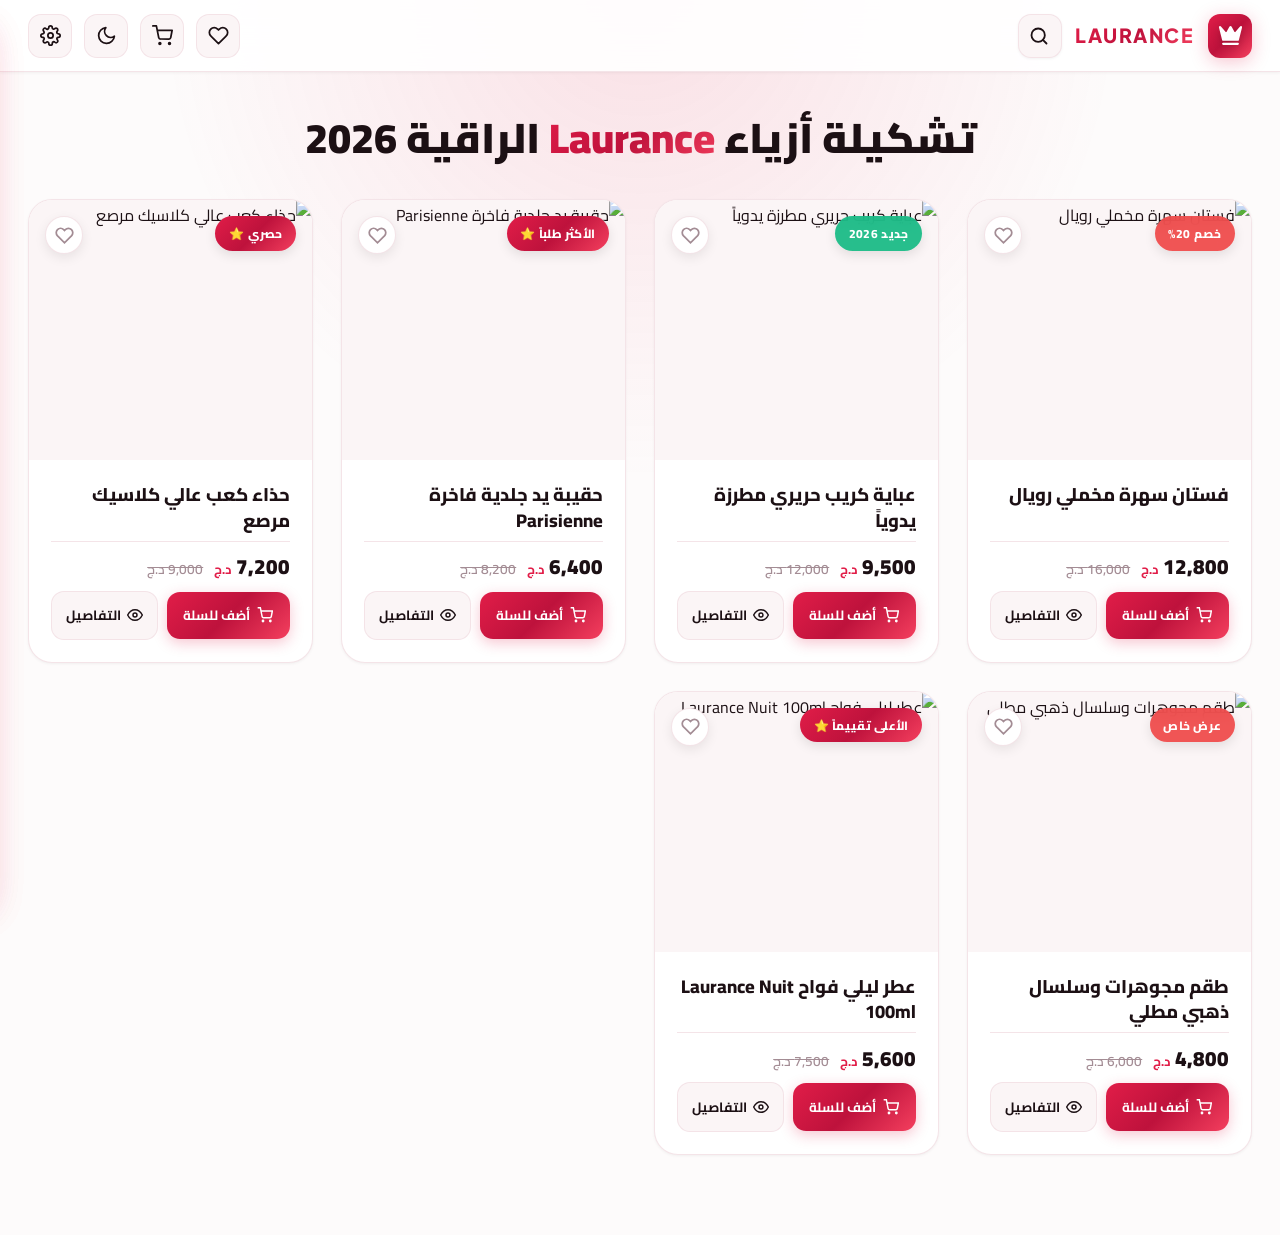
==== demo-store/index.html @ 9572e93c "Initial commit: Core store and demo-store for Laurance Boutique" ====
<!DOCTYPE html>
<html lang="ar" dir="rtl" data-theme="light">
<head>
    <meta charset="UTF-8">
    <meta name="viewport" content="width=device-width, initial-scale=1.0">
    <title>بوتيك لورانس للأزياء الفاخرة | Laurance Boutique DZ</title>
    <!-- خطوط جوجل: Cairo و Plus Jakarta Sans -->
    <link rel="preconnect" href="https://fonts.googleapis.com">
    <link rel="preconnect" href="https://fonts.gstatic.com" crossorigin>
    <link href="https://fonts.googleapis.com/css2?family=Cairo:wght@400;500;600;700;800;900&family=Plus+Jakarta+Sans:wght@600;700;800&display=swap" rel="stylesheet">
    <style>
        :root {
            /* نظام ألوان متجر لورانس - أزياء راقية (Rose Gold & Royal Berry) */
            --bg-primary: #fdfbfb;
            --bg-surface: rgba(255, 255, 255, 0.90);
            --bg-surface-solid: #ffffff;
            --bg-elevated: #fbf5f6;
            --border-color: rgba(243, 226, 230, 0.9);
            --border-highlight: rgba(225, 29, 72, 0.4);
            --text-primary: #1c1014;
            --text-secondary: #70555e;
            --text-muted: #a38c94;
            --accent-gradient: linear-gradient(135deg, #e11d48 0%, #be123c 50%, #f43f5e 100%);
            --accent-color: #e11d48;
            --accent-hover: #be123c;
            --accent-glow: rgba(225, 29, 72, 0.25);
            --success-color: #10b981;
            --danger-color: #ef4444;
            --warning-color: #f59e0b;
            --shadow-sm: 0 1px 3px rgba(0, 0, 0, 0.05);
            --shadow-md: 0 10px 25px -5px rgba(225, 29, 72, 0.08), 0 8px 10px -6px rgba(0, 0, 0, 0.04);
            --shadow-lg: 0 20px 35px -10px rgba(225, 29, 72, 0.14);
            --ambient-glow: radial-gradient(circle at 50% 0%, rgba(225, 29, 72, 0.12) 0%, transparent 60%);
            --search-kbd-bg: #f3e2e6;
            --search-kbd-text: #70555e;
            --badge-bg: rgba(225, 29, 72, 0.1);
        }

        [data-theme="dark"] {
            /* نظام ألوان الوضع المظلم لمتجر لورانس */
            --bg-primary: #12090d;
            --bg-surface: rgba(28, 16, 22, 0.88);
            --bg-surface-solid: #1e1117;
            --bg-elevated: #291820;
            --border-color: rgba(255, 255, 255, 0.08);
            --border-highlight: rgba(251, 113, 133, 0.45);
            --text-primary: #fdf2f4;
            --text-secondary: #d1b5be;
            --text-muted: #8a6e77;
            --accent-gradient: linear-gradient(135deg, #fb7185 0%, #f43f5e 50%, #fda4af 100%);
            --accent-color: #fb7185;
            --accent-hover: #f43f5e;
            --accent-glow: rgba(251, 113, 133, 0.35);
            --success-color: #34d399;
            --danger-color: #f87171;
            --warning-color: #fbbf24;
            --shadow-sm: 0 1px 3px rgba(0, 0, 0, 0.3);
            --shadow-md: 0 12px 28px -5px rgba(0, 0, 0, 0.5);
            --shadow-lg: 0 24px 45px -10px rgba(0, 0, 0, 0.7);
            --ambient-glow: radial-gradient(circle at 50% 0%, rgba(251, 113, 133, 0.18) 0%, transparent 65%);
            --search-kbd-bg: #1e293b;
            --search-kbd-text: #94a3b8;
            --badge-bg: rgba(129, 140, 248, 0.15);
        }

        * {
            box-sizing: border-box;
            margin: 0;
            padding: 0;
            -webkit-tap-highlight-color: transparent;
        }

        body {
            font-family: 'Cairo', system-ui, -apple-system, sans-serif;
            background-color: var(--bg-primary);
            color: var(--text-primary);
            min-height: 100vh;
            overflow-x: hidden;
            transition: background-color 0.35s cubic-bezier(0.4, 0, 0.2, 1), color 0.35s cubic-bezier(0.4, 0, 0.2, 1);
            position: relative;
        }

        body::before {
            content: '';
            position: fixed;
            top: 0;
            left: 0;
            right: 0;
            height: 480px;
            background: var(--ambient-glow);
            pointer-events: none;
            z-index: 0;
            transition: background 0.4s ease;
        }

        /* ==================== الشريط العلوي (Top Navbar) ==================== */
        .header-navbar {
            position: sticky;
            top: 0;
            z-index: 100;
            backdrop-filter: blur(20px);
            -webkit-backdrop-filter: blur(20px);
            background: var(--bg-surface);
            border-bottom: 1px solid var(--border-color);
            transition: background 0.35s ease, border-color 0.35s ease, box-shadow 0.35s ease;
            box-shadow: var(--shadow-sm);
        }

        .navbar-container {
            max-width: 1380px;
            margin: 0 auto;
            padding: 0.85rem 1.75rem;
            display: flex;
            align-items: center;
            justify-content: space-between;
            gap: 1.5rem;
        }

        /* الشعار واسم البراند */
        .brand-section {
            display: flex;
            align-items: center;
            gap: 0.85rem;
            text-decoration: none;
            color: inherit;
            user-select: none;
            flex-shrink: 0;
        }

        .brand-logo-wrapper {
            position: relative;
            width: 44px;
            height: 44px;
            display: grid;
            place-items: center;
            border-radius: 14px;
            background: var(--accent-gradient);
            box-shadow: 0 4px 18px var(--accent-glow);
            transition: transform 0.3s cubic-bezier(0.34, 1.56, 0.64, 1), box-shadow 0.3s ease;
        }

        .brand-section:hover .brand-logo-wrapper {
            transform: scale(1.06) rotate(-3deg);
            box-shadow: 0 8px 24px var(--accent-glow);
        }

        .brand-logo-svg {
            width: 25px;
            height: 25px;
            fill: #ffffff;
            filter: drop-shadow(0 2px 4px rgba(0,0,0,0.2));
        }

        .brand-info {
            display: flex;
            flex-direction: column;
            line-height: 1.15;
        }

        .brand-name {
            font-family: 'Plus Jakarta Sans', sans-serif;
            font-weight: 800;
            font-size: 1.55rem;
            letter-spacing: 0.5px;
            background: var(--accent-gradient);
            -webkit-background-clip: text;
            -webkit-text-fill-color: transparent;
            display: flex;
            align-items: center;
            gap: 0.4rem;
        }

        .brand-tag {
            font-size: 0.65rem;
            font-weight: 700;
            padding: 0.15rem 0.45rem;
            background: var(--bg-elevated);
            color: var(--accent-color);
            border: 1px solid var(--border-color);
            border-radius: 6px;
            letter-spacing: 0.5px;
            text-transform: uppercase;
            -webkit-text-fill-color: initial;
        }

        .brand-subtext {
            font-size: 0.72rem;
            color: var(--text-muted);
            font-weight: 600;
        }

        /* مجموعة الشعار وزر البحث المجاور له */
        .brand-group {
            display: flex;
            align-items: center;
            gap: 0.85rem;
        }

        /* ==================== شريط البحث المتمدد في الهيدر ==================== */
        .expandable-search-wrapper {
            position: relative;
            display: flex;
            align-items: center;
            width: 44px;
            height: 44px;
            background: var(--bg-elevated);
            border: 1.5px solid var(--border-color);
            border-radius: 13px;
            overflow: hidden;
            transition: width 0.38s cubic-bezier(0.34, 1.56, 0.64, 1), 
                        background-color 0.25s ease, 
                        border-color 0.25s ease, 
                        box-shadow 0.25s ease;
            box-shadow: var(--shadow-sm);
            flex-shrink: 0;
        }

        .expandable-search-wrapper:hover {
            border-color: var(--accent-color);
        }

        /* حالة التمدد إلى اليسار لوسط الشريط */
        .expandable-search-wrapper.expanded {
            width: clamp(280px, 34vw, 450px);
            background: var(--bg-surface-solid);
            border-color: var(--accent-color);
            box-shadow: 0 4px 20px var(--accent-glow);
        }

        /* زر أيقونة البحث الأساسي */
        .search-icon-btn {
            width: 44px;
            height: 44px;
            background: transparent;
            border: none;
            outline: none;
            display: grid;
            place-items: center;
            color: var(--text-primary);
            cursor: pointer;
            flex-shrink: 0;
            transition: color 0.25s ease, transform 0.25s cubic-bezier(0.34, 1.56, 0.64, 1);
            z-index: 2;
        }

        .search-icon-btn svg {
            width: 20px;
            height: 20px;
            stroke-width: 2.2;
            transition: transform 0.3s cubic-bezier(0.34, 1.56, 0.64, 1);
        }

        .expandable-search-wrapper:hover .search-icon-btn svg {
            transform: scale(1.1);
        }

        .expandable-search-wrapper.expanded .search-icon-btn {
            color: var(--accent-color);
        }

        /* حقل الإدخال النصي داخل الشريط المتمدد */
        .navbar-search-input {
            flex: 1;
            height: 100%;
            background: transparent;
            border: none;
            outline: none;
            font-family: inherit;
            font-size: 0.95rem;
            font-weight: 600;
            color: var(--text-primary);
            padding: 0 0.5rem 0 0.25rem;
            opacity: 0;
            pointer-events: none;
            transition: opacity 0.22s ease 0.1s;
            min-width: 0;
        }

        .navbar-search-input::placeholder {
            color: var(--text-muted);
            font-size: 0.88rem;
            font-weight: 500;
        }

        .expandable-search-wrapper.expanded .navbar-search-input {
            opacity: 1;
            pointer-events: auto;
        }

        /* زر الإغلاق والمسح ✕ */
        .search-action-clear {
            width: 28px;
            height: 28px;
            background: var(--bg-elevated);
            border: none;
            border-radius: 8px;
            color: var(--text-muted);
            font-size: 0.82rem;
            display: grid;
            place-items: center;
            cursor: pointer;
            margin-left: 0.45rem;
            flex-shrink: 0;
            opacity: 0;
            pointer-events: none;
            transform: scale(0.8);
            transition: all 0.2s cubic-bezier(0.34, 1.56, 0.64, 1);
        }

        .search-action-clear:hover {
            background: var(--border-color);
            color: var(--text-primary);
            transform: scale(1.05);
        }

        .expandable-search-wrapper.expanded .search-action-clear {
            opacity: 1;
            pointer-events: auto;
            transform: scale(1);
        }

        /* أزرار الإجراءات في الشريط */
        .actions-group {
            display: flex;
            align-items: center;
            gap: 0.75rem;
            flex-shrink: 0;
        }

        .icon-btn {
            position: relative;
            width: 44px;
            height: 44px;
            border-radius: 13px;
            border: 1.5px solid var(--border-color);
            background: var(--bg-elevated);
            color: var(--text-primary);
            display: grid;
            place-items: center;
            cursor: pointer;
            outline: none;
            transition: all 0.25s cubic-bezier(0.4, 0, 0.2, 1);
        }

        .icon-btn:hover {
            background: var(--bg-surface-solid);
            border-color: var(--accent-color);
            box-shadow: 0 4px 16px var(--accent-glow);
            transform: translateY(-2px);
        }

        .icon-btn:active {
            transform: translateY(0) scale(0.96);
        }

        .icon-btn svg {
            width: 21px;
            height: 21px;
            stroke-width: 2;
            transition: transform 0.4s cubic-bezier(0.34, 1.56, 0.64, 1), stroke 0.25s ease;
        }

        /* زر السلة والمفضلة مع شارات العداد */
        .cart-btn-wrapper,
        .wishlist-nav-wrapper {
            position: relative;
        }

        .cart-badge,
        .wishlist-badge {
            position: absolute;
            top: -5px;
            right: -5px;
            color: #ffffff;
            font-size: 0.7rem;
            font-weight: 800;
            width: 20px;
            height: 20px;
            border-radius: 50%;
            display: grid;
            place-items: center;
            border: 2px solid var(--bg-surface-solid);
            transform: scale(0);
            transition: transform 0.3s cubic-bezier(0.34, 1.56, 0.64, 1);
        }

        .cart-badge {
            background: var(--accent-gradient);
            box-shadow: 0 2px 8px var(--accent-glow);
        }

        .wishlist-badge {
            background: linear-gradient(135deg, #ef4444 0%, #f43f5e 100%);
            box-shadow: 0 2px 8px rgba(239, 68, 68, 0.35);
        }

        .cart-badge.has-items,
        .wishlist-badge.has-items {
            transform: scale(1);
        }

        .cart-badge.bump,
        .wishlist-badge.bump {
            animation: badgeBump 0.35s ease;
        }

        .wishlist-nav-btn:hover svg {
            stroke: var(--danger-color);
            fill: rgba(239, 68, 68, 0.15);
            transform: scale(1.12);
        }

        @keyframes badgeBump {
            0% { transform: scale(1); }
            50% { transform: scale(1.35); }
            100% { transform: scale(1); }
        }

        /* زر الإعدادات */
        .settings-btn:hover svg {
            transform: rotate(60deg);
            stroke: var(--accent-color);
        }

        /* زر الثيم */
        .theme-btn {
            overflow: hidden;
        }

        .theme-btn .icon-sun,
        .theme-btn .icon-moon {
            position: absolute;
            transition: all 0.4s cubic-bezier(0.34, 1.56, 0.64, 1);
        }

        [data-theme="light"] .theme-btn .icon-moon {
            opacity: 1;
            transform: rotate(0) scale(1);
        }
        [data-theme="light"] .theme-btn .icon-sun {
            opacity: 0;
            transform: rotate(90deg) scale(0.3);
        }

        [data-theme="dark"] .theme-btn .icon-moon {
            opacity: 0;
            transform: rotate(-90deg) scale(0.3);
        }
        [data-theme="dark"] .theme-btn .icon-sun {
            opacity: 1;
            transform: rotate(0) scale(1);
            color: #facc15;
            stroke: #facc15;
        }

        /* القائمة المنسدلة للإعدادات */
        .settings-dropdown {
            position: absolute;
            top: calc(100% + 12px);
            left: 0;
            width: 260px;
            background: var(--bg-surface-solid);
            border: 1px solid var(--border-color);
            border-radius: 18px;
            box-shadow: var(--shadow-lg);
            padding: 0.85rem;
            display: none;
            flex-direction: column;
            gap: 0.35rem;
            z-index: 150;
            animation: fadeInDown 0.22s ease-out;
        }

        .settings-dropdown.active {
            display: flex;
        }

        .settings-header {
            padding: 0.4rem 0.5rem 0.6rem 0.5rem;
            font-weight: 700;
            font-size: 0.85rem;
            color: var(--text-secondary);
            border-bottom: 1px solid var(--border-color);
            margin-bottom: 0.35rem;
            display: flex;
            align-items: center;
            justify-content: space-between;
        }

        .settings-item {
            display: flex;
            align-items: center;
            justify-content: space-between;
            padding: 0.6rem 0.75rem;
            border-radius: 11px;
            color: var(--text-primary);
            font-size: 0.88rem;
            cursor: pointer;
            transition: background 0.2s ease;
        }

        .settings-item:hover {
            background: var(--bg-elevated);
        }

        .settings-item-label {
            display: flex;
            align-items: center;
            gap: 0.65rem;
        }

        .settings-item-label svg {
            width: 17px;
            height: 17px;
            color: var(--text-secondary);
        }

        .toggle-switch {
            width: 38px;
            height: 22px;
            background: var(--border-color);
            border-radius: 20px;
            position: relative;
            cursor: pointer;
            transition: background 0.3s ease;
        }

        .toggle-switch.checked {
            background: var(--accent-color);
        }

        .toggle-switch::after {
            content: '';
            position: absolute;
            top: 3px;
            right: 3px;
            width: 16px;
            height: 16px;
            background: #ffffff;
            border-radius: 50%;
            transition: transform 0.25s cubic-bezier(0.34, 1.56, 0.64, 1);
            box-shadow: 0 1px 3px rgba(0,0,0,0.2);
        }

        .toggle-switch.checked::after {
            transform: translateX(-16px);
        }

        /* Tooltips */
        [data-tooltip] {
            position: relative;
        }

        [data-tooltip]::before {
            content: attr(data-tooltip);
            position: absolute;
            top: calc(100% + 8px);
            right: 50%;
            transform: translateX(50%) translateY(-4px);
            padding: 0.35rem 0.65rem;
            background: #0f172a;
            color: #ffffff;
            font-size: 0.75rem;
            font-weight: 500;
            border-radius: 8px;
            white-space: nowrap;
            pointer-events: none;
            opacity: 0;
            transition: all 0.2s ease;
            box-shadow: 0 4px 12px rgba(0,0,0,0.2);
            z-index: 200;
        }

        [data-tooltip]:hover::before {
            opacity: 1;
            transform: translateX(50%) translateY(0);
        }

        [data-theme="dark"] [data-tooltip]::before {
            background: #ffffff;
            color: #0f172a;
        }

        /* ==================== متجر المنتجات (Store Section) ==================== */
        .store-main-container {
            position: relative;
            z-index: 1;
            max-width: 1380px;
            margin: 2.5rem auto 5rem auto;
            padding: 0 1.75rem;
        }

        /* الترويسة الرئيسية للمتجر */
        .store-header {
            text-align: center;
            margin-bottom: 1.5rem;
        }

        .store-pill {
            display: inline-flex;
            align-items: center;
            gap: 0.5rem;
            padding: 0.45rem 1.2rem;
            border-radius: 30px;
            background: var(--bg-surface-solid);
            border: 1px solid var(--border-color);
            box-shadow: var(--shadow-sm);
            font-size: 0.85rem;
            font-weight: 700;
            color: var(--accent-color);
            margin-bottom: 1.25rem;
        }

        .store-title {
            font-size: 2.6rem;
            font-weight: 900;
            line-height: 1.25;
            margin-bottom: 0.85rem;
            color: var(--text-primary);
        }

        .store-title span {
            background: var(--accent-gradient);
            -webkit-background-clip: text;
            -webkit-text-fill-color: transparent;
        }

        .store-subtitle {
            font-size: 1.1rem;
            color: var(--text-secondary);
            max-width: 600px;
            margin: 0 auto;
            line-height: 1.6;
        }

        /* تبويبات تصنيفات المنتجات */
        .category-tabs {
            display: flex;
            align-items: center;
            justify-content: center;
            gap: 0.65rem;
            margin-top: 2rem;
            flex-wrap: wrap;
        }

        .category-tab {
            padding: 0.6rem 1.35rem;
            border-radius: 14px;
            border: 1.5px solid var(--border-color);
            background: var(--bg-surface-solid);
            color: var(--text-secondary);
            font-family: inherit;
            font-size: 0.9rem;
            font-weight: 700;
            cursor: pointer;
            transition: all 0.25s cubic-bezier(0.4, 0, 0.2, 1);
        }

        .category-tab:hover {
            border-color: var(--accent-color);
            color: var(--text-primary);
            transform: translateY(-2px);
        }

        .category-tab.active {
            background: var(--accent-color);
            border-color: var(--accent-color);
            color: #ffffff;
            box-shadow: 0 4px 16px var(--accent-glow);
        }

        /* ==================== شبكة بطاقات المنتجات (Products Grid) ==================== */
        /* الوضع الأساسي (الشاشات الصغيرة / الهواتف): منتجين في كل سطر */
        .products-grid {
            display: grid;
            grid-template-columns: repeat(2, 1fr);
            gap: 1rem;
            margin-top: 2.2rem;
        }

        /* الشاشات المتوسطة (التابلت 680px وأكثر): 3 منتجات في الصف الواحد */
        @media (min-width: 680px) {
            .products-grid {
                grid-template-columns: repeat(3, 1fr);
                gap: 1.4rem;
            }
        }

        /* الشاشات الكبيرة (أجهزة الحاسوب واللابتوب 1024px وأكثر): 4 منتجات في الصف الواحد */
        @media (min-width: 1024px) {
            .products-grid {
                grid-template-columns: repeat(4, 1fr);
                gap: 1.75rem;
            }
        }

        /* الشاشات العريضة جداً (1440px وأكثر): 5 منتجات في الصف الواحد */
        @media (min-width: 1440px) {
            .products-grid {
                grid-template-columns: repeat(5, 1fr);
                gap: 2rem;
            }
        }

        /* تصميم بطاقة المنتج الفاخرة */
        .product-card {
            background: var(--bg-surface-solid);
            border: 1.5px solid var(--border-color);
            border-radius: 24px;
            overflow: hidden;
            display: flex;
            flex-direction: column;
            transition: all 0.35s cubic-bezier(0.4, 0, 0.2, 1);
            position: relative;
            box-shadow: var(--shadow-sm);
            cursor: pointer;
        }

        .product-card:hover {
            transform: translateY(-8px);
            border-color: var(--border-highlight);
            box-shadow: var(--shadow-lg);
        }

        /* رأس صورة المنتج */
        .product-media-wrapper {
            position: relative;
            width: 100%;
            height: 260px;
            background: var(--bg-elevated);
            overflow: hidden;
            display: grid;
            place-items: center;
        }

        .product-image {
            width: 100%;
            height: 100%;
            object-fit: cover;
            transition: transform 0.5s cubic-bezier(0.4, 0, 0.2, 1);
        }

        .product-card:hover .product-image {
            transform: scale(1.08);
        }

        /* شارة المنتج (جديد، خصم، إلخ) */
        .product-badge {
            position: absolute;
            top: 1rem;
            right: 1rem;
            padding: 0.35rem 0.85rem;
            border-radius: 30px;
            font-size: 0.75rem;
            font-weight: 800;
            letter-spacing: 0.3px;
            z-index: 5;
            backdrop-filter: blur(8px);
            box-shadow: 0 4px 12px rgba(0,0,0,0.1);
        }

        .badge-discount {
            background: rgba(239, 68, 68, 0.9);
            color: #ffffff;
        }

        .badge-new {
            background: rgba(16, 185, 129, 0.9);
            color: #ffffff;
        }

        .badge-bestseller {
            background: var(--accent-gradient);
            color: #ffffff;
        }

        /* زر المفضلة فوق الصورة */
        .wishlist-btn {
            position: absolute;
            top: 1rem;
            left: 1rem;
            width: 38px;
            height: 38px;
            border-radius: 50%;
            background: var(--bg-surface-solid);
            border: 1px solid var(--border-color);
            color: var(--text-muted);
            display: grid;
            place-items: center;
            cursor: pointer;
            z-index: 5;
            transition: all 0.25s cubic-bezier(0.34, 1.56, 0.64, 1);
            box-shadow: 0 4px 12px rgba(0,0,0,0.08);
        }

        .wishlist-btn:hover {
            transform: scale(1.15);
            color: var(--danger-color);
            border-color: rgba(239, 68, 68, 0.3);
        }

        .wishlist-btn.active {
            color: var(--danger-color);
            background: #ffe4e6;
            border-color: #fda4af;
        }

        [data-theme="dark"] .wishlist-btn.active {
            background: rgba(239, 68, 68, 0.2);
            border-color: rgba(239, 68, 68, 0.4);
        }

        .wishlist-btn svg {
            width: 19px;
            height: 19px;
            stroke-width: 2.2;
            transition: fill 0.2s ease, transform 0.2s ease;
        }

        .wishlist-btn.active svg {
            fill: var(--danger-color);
            stroke: var(--danger-color);
            animation: heartBeat 0.35s ease;
        }

        @keyframes heartBeat {
            0% { transform: scale(1); }
            50% { transform: scale(1.3); }
            100% { transform: scale(1); }
        }

        /* تفاصيل ومحتوى البطاقة */
        .product-body {
            padding: 1.35rem 1.4rem;
            display: flex;
            flex-direction: column;
            flex: 1;
        }

        .product-category-row {
            display: flex;
            align-items: center;
            justify-content: space-between;
            margin-bottom: 0.5rem;
        }

        .product-category {
            font-size: 0.78rem;
            font-weight: 700;
            color: var(--accent-color);
            text-transform: uppercase;
            letter-spacing: 0.5px;
        }

        /* التقييم بالنجوم */
        .product-rating {
            display: flex;
            align-items: center;
            gap: 0.35rem;
            font-size: 0.8rem;
            font-weight: 700;
            color: var(--warning-color);
        }

        .rating-stars {
            display: inline-flex;
            gap: 2px;
        }

        .rating-reviews {
            color: var(--text-muted);
            font-size: 0.72rem;
            font-weight: 500;
        }

        /* عنوان المنتج ووصفه */
        .product-title {
            font-size: 1.15rem;
            font-weight: 800;
            color: var(--text-primary);
            line-height: 1.4;
            margin-bottom: 0.45rem;
            transition: color 0.2s ease;
            cursor: pointer;
        }

        .product-title:hover {
            color: var(--accent-color);
        }

        .product-description {
            font-size: 0.86rem;
            color: var(--text-secondary);
            line-height: 1.55;
            margin-bottom: 1.25rem;
            display: -webkit-box;
            -webkit-line-clamp: 2;
            -webkit-box-orient: vertical;
            overflow: hidden;
        }

        /* الفوتر: السعر + زري الإجراءات (أضف للسلة والتفاصيل) */
        .product-footer {
            margin-top: auto;
            padding-top: 0.85rem;
            border-top: 1px solid var(--border-color);
            display: flex;
            flex-direction: column;
            gap: 0.65rem;
        }

        .price-box {
            display: flex;
            align-items: baseline;
            gap: 0.65rem;
            line-height: 1.2;
            flex-wrap: wrap;
        }

        .price-current {
            font-size: 1.3rem;
            font-weight: 900;
            color: var(--text-primary);
            display: flex;
            align-items: baseline;
            gap: 0.25rem;
        }

        .price-currency {
            font-size: 0.82rem;
            font-weight: 700;
            color: var(--accent-color);
        }

        .price-old {
            font-size: 0.85rem;
            color: var(--text-muted);
            text-decoration: line-through;
            font-weight: 600;
        }

        /* صف زري أسفل البطاقة (أضف للسلة + التفاصيل) */
        .product-card-actions {
            display: flex;
            align-items: center;
            gap: 0.55rem;
            width: 100%;
        }

        /* زر إضافة إلى السلة */
        .add-to-cart-btn {
            display: inline-flex;
            align-items: center;
            justify-content: center;
            gap: 0.45rem;
            padding: 0.68rem 0.95rem;
            border-radius: 13px;
            background: var(--accent-gradient);
            color: #ffffff;
            border: none;
            font-family: inherit;
            font-size: 0.84rem;
            font-weight: 700;
            cursor: pointer;
            box-shadow: 0 4px 14px var(--accent-glow);
            transition: all 0.25s cubic-bezier(0.34, 1.56, 0.64, 1);
            flex: 1.15;
            user-select: none;
            white-space: nowrap;
        }

        .add-to-cart-btn:hover {
            transform: translateY(-2px);
            box-shadow: 0 8px 22px var(--accent-glow);
        }

        .add-to-cart-btn:active {
            transform: translateY(0) scale(0.97);
        }

        .add-to-cart-btn svg {
            width: 16px;
            height: 16px;
            stroke-width: 2.2;
        }

        .add-to-cart-btn.added {
            background: var(--success-color);
            box-shadow: 0 4px 14px rgba(16, 185, 129, 0.35);
        }

        /* زر التفاصيل الثاني أسفل البطاقة */
        .details-btn {
            display: inline-flex;
            align-items: center;
            justify-content: center;
            gap: 0.4rem;
            padding: 0.68rem 0.85rem;
            border-radius: 13px;
            background: var(--bg-elevated);
            color: var(--text-primary);
            border: 1.5px solid var(--border-color);
            font-family: inherit;
            font-size: 0.84rem;
            font-weight: 700;
            cursor: pointer;
            transition: all 0.25s cubic-bezier(0.34, 1.56, 0.64, 1);
            flex: 0.85;
            user-select: none;
            white-space: nowrap;
        }

        .details-btn:hover {
            background: var(--bg-surface-solid);
            border-color: var(--accent-color);
            color: var(--accent-color);
            transform: translateY(-2px);
            box-shadow: 0 4px 14px var(--accent-glow);
        }

        .details-btn svg {
            width: 16px;
            height: 16px;
            stroke-width: 2.2;
        }

        /* ==================== نافذة تفاصيل المنتج الفاخرة (Product Details Modal) ==================== */
        .product-modal-overlay {
            position: fixed;
            inset: 0;
            background: rgba(10, 14, 23, 0.78);
            backdrop-filter: blur(14px);
            -webkit-backdrop-filter: blur(14px);
            z-index: 290;
            display: flex;
            align-items: center;
            justify-content: center;
            padding: 1.5rem;
            opacity: 0;
            visibility: hidden;
            transition: opacity 0.3s cubic-bezier(0.4, 0, 0.2, 1), visibility 0.3s cubic-bezier(0.4, 0, 0.2, 1);
        }

        .product-modal-overlay.active {
            opacity: 1;
            visibility: visible;
        }

        .product-modal-container {
            position: relative;
            width: 100%;
            max-width: 980px;
            max-height: 90vh;
            background: var(--bg-surface-solid);
            border: 1.5px solid var(--border-color);
            border-radius: 28px;
            box-shadow: 0 25px 60px rgba(0, 0, 0, 0.4);
            overflow-y: auto;
            overflow-x: hidden;
            transform: translateY(28px) scale(0.96);
            transition: transform 0.35s cubic-bezier(0.34, 1.56, 0.64, 1);
        }

        .product-modal-overlay.active .product-modal-container {
            transform: translateY(0) scale(1);
        }

        .product-modal-close-btn {
            position: absolute;
            top: 1.25rem;
            left: 1.25rem;
            width: 40px;
            height: 40px;
            border-radius: 12px;
            border: 1.5px solid var(--border-color);
            background: var(--bg-elevated);
            color: var(--text-secondary);
            display: grid;
            place-items: center;
            cursor: pointer;
            z-index: 10;
            font-size: 1.15rem;
            transition: all 0.25s ease;
        }

        .product-modal-close-btn:hover {
            background: var(--border-color);
            color: var(--text-primary);
            transform: rotate(90deg) scale(1.08);
        }

        .product-modal-content {
            display: grid;
            grid-template-columns: 1.05fr 1fr;
            gap: 2.25rem;
            padding: 2.25rem;
        }

        /* عمود المعرض والصور الكبيرة للتمعن */
        .modal-gallery-col {
            display: flex;
            flex-direction: column;
            gap: 1rem;
        }

        .modal-main-image-wrapper {
            position: relative;
            width: 100%;
            height: 380px;
            background: var(--bg-elevated);
            border-radius: 22px;
            overflow: hidden;
            border: 1.5px solid var(--border-color);
            box-shadow: var(--shadow-md);
        }

        .modal-main-image {
            width: 100%;
            height: 100%;
            object-fit: cover;
            transition: transform 0.4s ease, opacity 0.25s ease;
        }

        .modal-main-image:hover {
            transform: scale(1.05);
        }

        .modal-badge-tag {
            position: absolute;
            top: 1rem;
            right: 1rem;
            padding: 0.35rem 0.85rem;
            border-radius: 20px;
            font-size: 0.78rem;
            font-weight: 800;
            backdrop-filter: blur(8px);
            z-index: 2;
            color: #ffffff;
        }

        /* شريط الصور المصغرة للتنقل والمعاينة */
        .modal-thumbnails-row {
            display: flex;
            align-items: center;
            gap: 0.75rem;
            overflow-x: auto;
            padding-bottom: 0.35rem;
        }

        .modal-thumb {
            width: 76px;
            height: 76px;
            border-radius: 14px;
            border: 2px solid var(--border-color);
            background: var(--bg-elevated);
            overflow: hidden;
            cursor: pointer;
            flex-shrink: 0;
            transition: all 0.25s cubic-bezier(0.34, 1.56, 0.64, 1);
            opacity: 0.65;
        }

        .modal-thumb img {
            width: 100%;
            height: 100%;
            object-fit: cover;
        }

        .modal-thumb:hover {
            opacity: 0.95;
            transform: translateY(-3px);
            border-color: var(--accent-color);
        }

        .modal-thumb.active {
            opacity: 1;
            border-color: var(--accent-color);
            box-shadow: 0 4px 14px var(--accent-glow);
            transform: scale(1.04);
        }

        /* عمود تفاصيل ومعلومات المنتج */
        .modal-info-col {
            display: flex;
            flex-direction: column;
        }

        .modal-header-meta {
            display: flex;
            align-items: center;
            justify-content: space-between;
            margin-bottom: 0.65rem;
            flex-wrap: wrap;
            gap: 0.5rem;
        }

        .modal-category-label {
            font-size: 0.82rem;
            font-weight: 800;
            color: var(--accent-color);
            text-transform: uppercase;
        }

        .modal-stock-badge {
            display: inline-flex;
            align-items: center;
            gap: 0.35rem;
            font-size: 0.78rem;
            font-weight: 700;
            color: var(--success-color);
            background: rgba(16, 185, 129, 0.12);
            padding: 0.25rem 0.65rem;
            border-radius: 20px;
        }

        .modal-product-title {
            font-size: 1.65rem;
            font-weight: 900;
            color: var(--text-primary);
            line-height: 1.35;
            margin-bottom: 0.65rem;
        }

        .modal-rating-row {
            display: flex;
            align-items: center;
            gap: 0.5rem;
            font-size: 0.88rem;
            font-weight: 700;
            color: var(--warning-color);
            margin-bottom: 1.15rem;
        }

        .modal-reviews-count {
            color: var(--text-muted);
            font-size: 0.8rem;
            font-weight: 600;
        }

        /* صندوق السعر والتوفير */
        .modal-price-box {
            display: flex;
            align-items: baseline;
            gap: 0.85rem;
            padding: 0.85rem 1.15rem;
            background: var(--bg-elevated);
            border: 1px solid var(--border-color);
            border-radius: 16px;
            margin-bottom: 1.25rem;
            flex-wrap: wrap;
        }

        .modal-current-price {
            font-size: 1.75rem;
            font-weight: 900;
            color: var(--accent-color);
        }

        .modal-old-price {
            font-size: 1.05rem;
            color: var(--text-muted);
            text-decoration: line-through;
            font-weight: 600;
        }

        .modal-save-pill {
            margin-right: auto;
            font-size: 0.75rem;
            font-weight: 800;
            color: var(--danger-color);
            background: rgba(239, 68, 68, 0.12);
            padding: 0.25rem 0.65rem;
            border-radius: 8px;
        }

        /* الوصف الكامل وقائمة المواصفات */
        .modal-desc-heading {
            font-size: 0.95rem;
            font-weight: 800;
            color: var(--text-primary);
            margin-bottom: 0.45rem;
        }

        .modal-description {
            font-size: 0.92rem;
            color: var(--text-secondary);
            line-height: 1.65;
            margin-bottom: 1.25rem;
        }

        .modal-specs-list {
            list-style: none;
            display: grid;
            grid-template-columns: 1fr 1fr;
            gap: 0.6rem;
            margin-bottom: 1.5rem;
        }

        .modal-spec-item {
            display: flex;
            align-items: center;
            gap: 0.5rem;
            font-size: 0.85rem;
            font-weight: 600;
            color: var(--text-secondary);
        }

        .modal-spec-item svg {
            color: var(--accent-color);
            flex-shrink: 0;
            width: 16px;
            height: 16px;
        }

        /* أزرار العمليات والشراء */
        .modal-actions-container {
            display: flex;
            flex-direction: column;
            gap: 0.85rem;
            margin-top: auto;
        }

        .modal-quantity-row {
            display: flex;
            align-items: center;
            gap: 0.85rem;
        }

        .modal-qty-selector {
            display: inline-flex;
            align-items: center;
            background: var(--bg-elevated);
            border: 1.5px solid var(--border-color);
            border-radius: 14px;
            overflow: hidden;
        }

        .modal-qty-btn {
            width: 38px;
            height: 38px;
            background: transparent;
            border: none;
            color: var(--text-primary);
            font-size: 1.15rem;
            font-weight: 800;
            cursor: pointer;
            display: grid;
            place-items: center;
            transition: background 0.2s ease;
        }

        .modal-qty-btn:hover {
            background: var(--border-color);
        }

        .modal-qty-display {
            width: 45px;
            text-align: center;
            font-size: 1.05rem;
            font-weight: 800;
            color: var(--text-primary);
        }

        .modal-main-buttons {
            display: flex;
            align-items: center;
            gap: 0.75rem;
        }

        .modal-add-cart-btn {
            flex: 1;
            display: inline-flex;
            align-items: center;
            justify-content: center;
            gap: 0.5rem;
            padding: 0.85rem 1.35rem;
            border-radius: 14px;
            background: var(--accent-gradient);
            color: #ffffff;
            border: none;
            font-family: inherit;
            font-size: 0.95rem;
            font-weight: 800;
            cursor: pointer;
            box-shadow: 0 4px 16px var(--accent-glow);
            transition: all 0.25s cubic-bezier(0.34, 1.56, 0.64, 1);
        }

        .modal-add-cart-btn:hover {
            transform: translateY(-2px);
            box-shadow: 0 8px 24px var(--accent-glow);
        }

        .modal-buy-now-btn {
            flex: 1;
            display: inline-flex;
            align-items: center;
            justify-content: center;
            gap: 0.5rem;
            padding: 0.85rem 1.35rem;
            border-radius: 14px;
            background: linear-gradient(135deg, #10b981 0%, #059669 100%);
            color: #ffffff;
            border: none;
            font-family: inherit;
            font-size: 0.95rem;
            font-weight: 800;
            cursor: pointer;
            box-shadow: 0 4px 16px rgba(16, 185, 129, 0.35);
            transition: all 0.25s cubic-bezier(0.34, 1.56, 0.64, 1);
        }

        .modal-buy-now-btn:hover {
            transform: translateY(-2px);
            box-shadow: 0 8px 24px rgba(16, 185, 129, 0.45);
        }

        .modal-fav-btn {
            width: 48px;
            height: 48px;
            border-radius: 14px;
            background: var(--bg-elevated);
            border: 1.5px solid var(--border-color);
            color: var(--text-muted);
            display: grid;
            place-items: center;
            cursor: pointer;
            transition: all 0.2s ease;
            flex-shrink: 0;
        }

        .modal-fav-btn:hover {
            border-color: var(--danger-color);
            color: var(--danger-color);
        }

        .modal-fav-btn.active {
            background: #ffe4e6;
            border-color: #fda4af;
            color: var(--danger-color);
        }

        [data-theme="dark"] .modal-fav-btn.active {
            background: rgba(239, 68, 68, 0.2);
            border-color: rgba(239, 68, 68, 0.4);
        }

        /* شارات الثقة والضمان */
        .modal-trust-perks {
            display: grid;
            grid-template-columns: 1fr 1fr;
            gap: 0.65rem;
            padding-top: 1.15rem;
            margin-top: 0.85rem;
            border-top: 1px solid var(--border-color);
        }

        .modal-perk-item {
            display: flex;
            align-items: center;
            gap: 0.45rem;
            font-size: 0.78rem;
            font-weight: 700;
            color: var(--text-secondary);
        }

        /* ==================== درج السلة الجانبي (Cart Drawer) ==================== */
        .cart-overlay {
            position: fixed;
            inset: 0;
            background: rgba(0, 0, 0, 0.5);
            backdrop-filter: blur(4px);
            z-index: 250;
            opacity: 0;
            visibility: hidden;
            transition: all 0.3s ease;
        }

        .cart-overlay.active {
            opacity: 1;
            visibility: visible;
        }

        .cart-drawer,
        .wishlist-drawer {
            position: fixed;
            top: 0;
            bottom: 0;
            left: 0;
            width: 100%;
            max-width: 420px;
            background: var(--bg-surface-solid);
            border-right: 1px solid var(--border-color);
            box-shadow: var(--shadow-lg);
            z-index: 260;
            transform: translateX(-100%);
            transition: transform 0.35s cubic-bezier(0.4, 0, 0.2, 1);
            display: flex;
            flex-direction: column;
        }

        .cart-drawer.active,
        .wishlist-drawer.active {
            transform: translateX(0);
        }

        .cart-drawer-header {
            padding: 1.25rem 1.5rem;
            border-bottom: 1px solid var(--border-color);
            display: flex;
            align-items: center;
            justify-content: space-between;
        }

        .cart-drawer-title {
            font-size: 1.2rem;
            font-weight: 800;
            display: flex;
            align-items: center;
            gap: 0.5rem;
        }

        .cart-close-btn {
            width: 36px;
            height: 36px;
            border-radius: 10px;
            border: 1px solid var(--border-color);
            background: var(--bg-elevated);
            color: var(--text-primary);
            display: grid;
            place-items: center;
            cursor: pointer;
            transition: all 0.2s ease;
        }

        .cart-close-btn:hover {
            background: var(--border-color);
        }

        .cart-items-list {
            padding: 1.25rem 1.5rem;
            overflow-y: auto;
            flex: 1;
            display: flex;
            flex-direction: column;
            gap: 1rem;
        }

        .cart-empty-state {
            display: flex;
            flex-direction: column;
            align-items: center;
            justify-content: center;
            height: 100%;
            text-align: center;
            color: var(--text-muted);
            gap: 1rem;
            padding: 2rem;
        }

        .cart-item-row {
            display: flex;
            align-items: center;
            gap: 1rem;
            padding: 0.85rem;
            border-radius: 16px;
            background: var(--bg-elevated);
            border: 1px solid var(--border-color);
        }

        .cart-item-img {
            width: 65px;
            height: 65px;
            border-radius: 12px;
            object-fit: cover;
            background: var(--bg-surface-solid);
        }

        .cart-item-info {
            flex: 1;
            display: flex;
            flex-direction: column;
            gap: 0.25rem;
        }

        .cart-item-name {
            font-size: 0.92rem;
            font-weight: 700;
            color: var(--text-primary);
        }

        .cart-item-price {
            font-size: 0.88rem;
            font-weight: 800;
            color: var(--accent-color);
        }

        .cart-item-remove {
            color: var(--danger-color);
            background: transparent;
            border: none;
            cursor: pointer;
            padding: 0.4rem;
            border-radius: 8px;
            transition: background 0.2s ease;
        }

        .cart-item-remove:hover {
            background: rgba(239, 68, 68, 0.15);
        }

        .cart-drawer-footer {
            padding: 1.25rem 1.5rem;
            border-top: 1px solid var(--border-color);
            background: var(--bg-surface);
            display: flex;
            flex-direction: column;
            gap: 1rem;
        }

        .cart-total-row {
            display: flex;
            align-items: center;
            justify-content: space-between;
            font-size: 1.1rem;
            font-weight: 800;
        }

        .cart-checkout-btn {
            width: 100%;
            padding: 0.95rem;
            border-radius: 14px;
            background: var(--accent-gradient);
            color: #ffffff;
            border: none;
            font-family: inherit;
            font-size: 1rem;
            font-weight: 800;
            cursor: pointer;
            box-shadow: 0 4px 16px var(--accent-glow);
            transition: all 0.25s ease;
        }

        .cart-checkout-btn:hover {
            transform: translateY(-2px);
            box-shadow: 0 8px 25px var(--accent-glow);
        }

        /* رسالة التنبيه Toast */
        .toast-notification {
            position: fixed;
            bottom: 2rem;
            left: 50%;
            transform: translateX(-50%) translateY(100px);
            background: var(--bg-surface-solid);
            color: var(--text-primary);
            padding: 0.85rem 1.6rem;
            border-radius: 30px;
            border: 1px solid var(--border-color);
            box-shadow: var(--shadow-lg);
            display: flex;
            align-items: center;
            gap: 0.75rem;
            font-size: 0.92rem;
            font-weight: 700;
            opacity: 0;
            pointer-events: none;
            transition: all 0.3s cubic-bezier(0.34, 1.56, 0.64, 1);
            z-index: 300;
        }

        .toast-notification.active {
            transform: translateX(-50%) translateY(0);
            opacity: 1;
        }

        @keyframes fadeInDown {
            from { opacity: 0; transform: translateY(-8px); }
            to { opacity: 1; transform: translateY(0); }
        }

        /* تجاوب الشاشات الصغيرة */
        @media (max-width: 768px) {
            .navbar-container {
                padding: 0.75rem 1rem;
                gap: 0.75rem;
            }

            .expandable-search-wrapper.expanded {
                width: clamp(165px, calc(100vw - 230px), 270px);
            }

            .navbar-search-input {
                font-size: 0.85rem;
            }

            .store-title {
                font-size: 2rem;
            }

            .products-grid {
                /* ضمان ظهور منتجين في كل سطر على الشاشات الصغيرة مع تباعد متناسق */
                grid-template-columns: repeat(2, 1fr) !important;
                gap: 0.75rem;
            }

            .store-main-container {
                padding: 0 0.85rem;
            }

            /* ملاءمة أبعاد وتفاصيل البطاقة لتتسع منتجين بجانب بعض بأناقة */
            .product-card {
                border-radius: 18px;
            }

            .product-media-wrapper {
                height: 165px;
            }

            .product-badge {
                font-size: 0.65rem;
                padding: 0.22rem 0.55rem;
                top: 0.5rem;
                right: 0.5rem;
            }

            .wishlist-btn {
                width: 32px;
                height: 32px;
                top: 0.5rem;
                left: 0.5rem;
            }

            .wishlist-btn svg {
                width: 15px;
                height: 15px;
            }

            .product-body {
                padding: 0.85rem 0.75rem;
            }

            .product-title {
                font-size: 0.88rem;
                margin-bottom: 0.35rem;
                display: -webkit-box;
                -webkit-line-clamp: 2;
                -webkit-box-orient: vertical;
                overflow: hidden;
                line-height: 1.35;
            }

            .product-category {
                font-size: 0.68rem;
            }

            .product-rating {
                font-size: 0.72rem;
                gap: 2px;
            }

            .rating-reviews {
                display: none;
            }

            .product-description {
                display: none; /* إخفاء الوصف المطول على الهواتف لتبقى البطاقتان متناسقتين في الارتفاع */
            }

            .product-footer {
                flex-direction: column;
                align-items: stretch;
                gap: 0.5rem;
                padding-top: 0.5rem;
            }

            .price-box {
                flex-direction: row;
                align-items: baseline;
                justify-content: space-between;
            }

            .price-current {
                font-size: 1.05rem;
            }

            .price-old {
                font-size: 0.75rem;
            }

            .product-card-actions {
                display: flex;
                gap: 0.35rem;
                width: 100%;
            }

            .product-card-actions .add-to-cart-btn,
            .product-card-actions .details-btn {
                width: auto;
                padding: 0.52rem 0.25rem;
                font-size: 0.72rem;
                border-radius: 10px;
                gap: 0.2rem;
            }

            .product-card-actions .add-to-cart-btn svg,
            .product-card-actions .details-btn svg {
                width: 13px;
                height: 13px;
            }

            /* تجاوب نافذة تفاصيل المنتج على الموبايل */
            .product-modal-container {
                max-width: 100%;
                max-height: 94vh;
                border-radius: 22px;
            }

            .product-modal-content {
                grid-template-columns: 1fr;
                gap: 1.25rem;
                padding: 1.25rem 1rem;
            }

            .modal-main-image-wrapper {
                height: 240px;
            }

            .modal-thumb {
                width: 64px;
                height: 64px;
            }

            .modal-specs-list {
                grid-template-columns: 1fr;
            }

            .modal-main-buttons {
                flex-direction: column;
            }

            .modal-add-cart-btn,
            .modal-buy-now-btn {
                width: 100%;
            }

            .modal-trust-perks {
                grid-template-columns: 1fr;
            }

            .cart-drawer,
            .wishlist-drawer {
                max-width: 100%;
            }
        }
    </style>
</head>
<body>

    <!-- الشريط العلوي الفاخر -->
    <header class="header-navbar" id="mainHeader">
        <div class="navbar-container">
            
            <!-- الشعار واسم البراند LAURANCE + زر البحث بجانبه -->
            <div class="brand-group">
                <a href="#" class="brand-section" id="brandLink">
                    <div class="brand-logo-wrapper" style="background: var(--accent-gradient); border-radius: 12px; padding: 7px; display: flex; align-items: center; justify-content: center;">
                        <!-- أيقونة التاج الأنيقة للأزياء -->
                        <svg class="brand-logo-svg" viewBox="0 0 24 24" fill="none" stroke="#ffffff" stroke-width="2.2" stroke-linecap="round" stroke-linejoin="round">
                            <path d="M2 4l3 12h14l3-12-6 7-4-7-4 7-6-7zm3 16h14"></path>
                        </svg>
                    </div>
                    <div class="brand-info">
                        <div class="brand-name" style="font-family: 'Plus Jakarta Sans', sans-serif; letter-spacing: 1.5px; font-weight: 800; font-size: 1.22rem; color: var(--text-primary);">
                            LAURANCE
                        </div>
                    </div>
                </a>

                <!-- شريط البحث المتمدد لليسار في الشريط العلوي -->
                <div class="expandable-search-wrapper" id="searchWrapper">
                    <button 
                        type="button" 
                        class="search-icon-btn" 
                        id="searchToggleBtn" 
                        data-tooltip="البحث (Ctrl+K)" 
                        aria-label="البحث"
                    >
                        <svg xmlns="http://www.w3.org/2000/svg" viewBox="0 0 24 24" fill="none" stroke="currentColor" stroke-width="2.2" stroke-linecap="round" stroke-linejoin="round">
                            <circle cx="11" cy="11" r="8"></circle>
                            <line x1="21" y1="21" x2="16.65" y2="16.65"></line>
                        </svg>
                    </button>
                    <input 
                        type="text" 
                        id="navbarSearchInput" 
                        class="navbar-search-input" 
                        placeholder="ابحثي عن فستان، عباية، حقائب، أحذية..." 
                        autocomplete="off"
                    >
                    <button 
                        type="button" 
                        class="search-action-clear" 
                        id="searchClearBtn" 
                        title="مسح / إغلاق"
                    >✕</button>
                </div>
            </div>

            <!-- أزرار الإجراءات على اليسار (المفضلة + السلة + الثيم + الإعدادات) -->
            <div class="actions-group">
                
                <!-- زر قائمة المفضلة مع العداد -->
                <div class="wishlist-nav-wrapper">
                    <button 
                        type="button" 
                        class="icon-btn wishlist-nav-btn" 
                        id="wishlistBtn" 
                        data-tooltip="المفضلة" 
                        aria-label="قائمة المفضلة"
                    >
                        <svg xmlns="http://www.w3.org/2000/svg" viewBox="0 0 24 24" fill="none" stroke="currentColor" stroke-width="2.2" stroke-linecap="round" stroke-linejoin="round">
                            <path d="M20.84 4.61a5.5 5.5 0 0 0-7.78 0L12 5.67l-1.06-1.06a5.5 5.5 0 0 0-7.78 7.78l1.06 1.06L12 21.23l7.78-7.78 1.06-1.06a5.5 5.5 0 0 0 0-7.78z"></path>
                        </svg>
                    </button>
                    <span class="wishlist-badge" id="wishlistBadge">0</span>
                </div>

                <!-- زر سلة التسوق مع العداد -->
                <div class="cart-btn-wrapper">
                    <button 
                        type="button" 
                        class="icon-btn" 
                        id="cartBtn" 
                        data-tooltip="سلة التسوق" 
                        aria-label="سلة التسوق"
                    >
                        <svg xmlns="http://www.w3.org/2000/svg" viewBox="0 0 24 24" fill="none" stroke="currentColor" stroke-linecap="round" stroke-linejoin="round">
                            <circle cx="9" cy="21" r="1"></circle>
                            <circle cx="20" cy="21" r="1"></circle>
                            <path d="M1 1h4l2.68 13.39a2 2 0 0 0 2 1.61h9.72a2 2 0 0 0 2-1.61L23 6H6"></path>
                        </svg>
                    </button>
                    <span class="cart-badge" id="cartBadge">0</span>
                </div>

                <!-- زر تبديل الوضع المظلم والمضيء -->
                <button 
                    type="button" 
                    class="icon-btn theme-btn" 
                    id="themeToggleBtn" 
                    data-tooltip="تبديل المظهر" 
                    aria-label="تبديل الوضع الليلي والنهاري"
                >
                    <svg class="icon-moon" xmlns="http://www.w3.org/2000/svg" viewBox="0 0 24 24" fill="none" stroke="currentColor" stroke-linecap="round" stroke-linejoin="round">
                        <path d="M21 12.79A9 9 0 1 1 11.21 3 7 7 0 0 0 21 12.79z"></path>
                    </svg>
                    <svg class="icon-sun" xmlns="http://www.w3.org/2000/svg" viewBox="0 0 24 24" fill="none" stroke="currentColor" stroke-linecap="round" stroke-linejoin="round">
                        <circle cx="12" cy="12" r="5"></circle>
                        <line x1="12" y1="1" x2="12" y2="3"></line>
                        <line x1="12" y1="21" x2="12" y2="23"></line>
                        <line x1="4.22" y1="4.22" x2="5.64" y2="5.64"></line>
                        <line x1="18.36" y1="18.36" x2="19.78" y2="19.78"></line>
                        <line x1="1" y1="12" x2="3" y2="12"></line>
                        <line x1="21" y1="12" x2="23" y2="12"></line>
                        <line x1="4.22" y1="19.78" x2="5.64" y2="18.36"></line>
                        <line x1="18.36" y1="5.64" x2="19.78" y2="4.22"></line>
                    </svg>
                </button>

                <!-- زر الإعدادات مع قائمة منسدلة -->
                <div style="position: relative;">
                    <button 
                        type="button" 
                        class="icon-btn settings-btn" 
                        id="settingsBtn" 
                        data-tooltip="الإعدادات" 
                        aria-label="الإعدادات"
                    >
                        <svg xmlns="http://www.w3.org/2000/svg" viewBox="0 0 24 24" fill="none" stroke="currentColor" stroke-linecap="round" stroke-linejoin="round">
                            <circle cx="12" cy="12" r="3"></circle>
                            <path d="M19.4 15a1.65 1.65 0 0 0 .33 1.82l.06.06a2 2 0 0 1 0 2.83 2 2 0 0 1-2.83 0l-.06-.06a1.65 1.65 0 0 0-1.82-.33 1.65 1.65 0 0 0-1 1.51V21a2 2 0 0 1-2 2 2 2 0 0 1-2-2v-.09A1.65 1.65 0 0 0 9 19.4a1.65 1.65 0 0 0-1.82.33l-.06.06a2 2 0 0 1-2.83 0 2 2 0 0 1 0-2.83l.06-.06a1.65 1.65 0 0 0 .33-1.82 1.65 1.65 0 0 0-1.51-1H3a2 2 0 0 1-2-2 2 2 0 0 1 2-2h.09A1.65 1.65 0 0 0 4.6 9a1.65 1.65 0 0 0-.33-1.82l-.06-.06a2 2 0 0 1 0-2.83 2 2 0 0 1 2.83 0l.06.06a1.65 1.65 0 0 0 1.82.33H9a1.65 1.65 0 0 0 1-1.51V3a2 2 0 0 1 2-2 2 2 0 0 1 2 2v.09a1.65 1.65 0 0 0 1 1.51 1.65 1.65 0 0 0 1.82-.33l.06-.06a2 2 0 0 1 2.83 0 2 2 0 0 1 0 2.83l-.06.06a1.65 1.65 0 0 0-.33 1.82V9a1.65 1.65 0 0 0 1.51 1H21a2 2 0 0 1 2 2 2 2 0 0 1-2 2h-.09a1.65 1.65 0 0 0-1.51 1z"></path>
                        </svg>
                    </button>

                    <!-- القائمة المنسدلة للإعدادات -->
                    <div class="settings-dropdown" id="settingsDropdown">
                        <div class="settings-header">
                            <span>معلومات المتجر</span>
                            <span style="font-size: 0.75rem; color: var(--accent-color);">Laurance</span>
                        </div>
                        
                        <div class="settings-item" onclick="toggleSettingSwitch('notifSwitch')">
                            <div class="settings-item-label">
                                <svg viewBox="0 0 24 24" fill="none" stroke="currentColor" stroke-width="2"><path d="M18 8A6 6 0 0 0 6 8c0 7-3 9-3 9h18s-3-2-3-9"></path><path d="M13.73 21a2 2 0 0 1-3.46 0"></path></svg>
                                <span>إشعارات التخفيضات</span>
                            </div>
                            <div class="toggle-switch checked" id="notifSwitch"></div>
                        </div>

                        <div class="settings-item" onclick="toggleSettingSwitch('currencySwitch')">
                            <div class="settings-item-label">
                                <svg viewBox="0 0 24 24" fill="none" stroke="currentColor" stroke-width="2"><circle cx="12" cy="12" r="10"></circle><path d="M16 8h-6a2 2 0 1 0 0 4h4a2 2 0 1 1 0 4H8"></path><line x1="12" y1="6" x2="12" y2="8"></line><line x1="12" y1="16" x2="12" y2="18"></line></svg>
                                <span>العملة (الدينار الجزائري د.ج)</span>
                            </div>
                            <div class="toggle-switch checked" id="currencySwitch"></div>
                        </div>

                        <div class="settings-item" onclick="showToast('تم حفظ التفضيلات بنجاح!')">
                            <div class="settings-item-label">
                                <svg viewBox="0 0 24 24" fill="none" stroke="currentColor" stroke-width="2"><path d="M19 21H5a2 2 0 0 1-2-2V5a2 2 0 0 1 2-2h11l5 5v11a2 2 0 0 1-2 2z"></path><polyline points="17 21 17 13 7 13 7 21"></polyline><polyline points="7 3 7 8 15 8"></polyline></svg>
                                <span>حفظ التفضيلات</span>
                            </div>
                        </div>
                    </div>
                </div>

            </div>

        </div>
    </header>

    <!-- المحتوى الرئيسي للمتجر -->
    <main class="store-main-container">
        
        <!-- الترويسة الرئيسية للمتجر -->
        <section class="store-header">
            <h1 class="store-title">
                تشكيلة أزياء <span>Laurance</span> الراقية 2026
            </h1>
        </section>

        <!-- ==================== شبكة بطاقات المنتجات ==================== -->
        <section class="products-grid" id="productsGrid">
            
            <!-- بطاقة المنتج 1 -->
            <article class="product-card" data-category="dresses" id="product-1" onclick="openProductModal(1)">
                <div class="product-media-wrapper">
                    <span class="product-badge badge-discount">خصم 20%</span>
                    <button class="wishlist-btn" onclick="event.stopPropagation(); toggleWishlist(1, 'فستان سهرة مخملي رويال', 12800, 'https://images.unsplash.com/photo-1595777457583-95e059d581b8?auto=format&fit=crop&w=650&q=80', this)" title="إضافة للمفضلة">
                        <svg viewBox="0 0 24 24" fill="none" stroke="currentColor"><path d="M20.84 4.61a5.5 5.5 0 0 0-7.78 0L12 5.67l-1.06-1.06a5.5 5.5 0 0 0-7.78 7.78l1.06 1.06L12 21.23l7.78-7.78 1.06-1.06a5.5 5.5 0 0 0 0-7.78z"></path></svg>
                    </button>
                    <img 
                        src="https://images.unsplash.com/photo-1595777457583-95e059d581b8?auto=format&fit=crop&w=650&q=80" 
                        alt="فستان سهرة مخملي رويال" 
                        class="product-image"
                        loading="lazy"
                    >
                </div>

                <div class="product-body">
                    <h3 class="product-title">فستان سهرة مخملي رويال</h3>

                    <div class="product-footer">
                        <div class="price-box">
                            <div class="price-current">
                                <span>12,800</span>
                                <span class="price-currency">د.ج</span>
                            </div>
                            <span class="price-old">16,000 د.ج</span>
                        </div>

                        <div class="product-card-actions">
                            <button 
                                class="add-to-cart-btn" 
                                onclick="event.stopPropagation(); addToCart(1, 'فستان سهرة مخملي رويال', 12800, 'https://images.unsplash.com/photo-1595777457583-95e059d581b8?auto=format&fit=crop&w=650&q=80', this)"
                            >
                                <svg viewBox="0 0 24 24" fill="none" stroke="currentColor"><circle cx="9" cy="21" r="1"></circle><circle cx="20" cy="21" r="1"></circle><path d="M1 1h4l2.68 13.39a2 2 0 0 0 2 1.61h9.72a2 2 0 0 0 2-1.61L23 6H6"></path></svg>
                                <span>أضف للسلة</span>
                            </button>
                            <button 
                                class="details-btn" 
                                onclick="event.stopPropagation(); openProductModal(1)"
                            >
                                <svg viewBox="0 0 24 24" fill="none" stroke="currentColor"><path d="M1 12s4-8 11-8 11 8 11 8-4 8-11 8-11-8-11-8z"></path><circle cx="12" cy="12" r="3"></circle></svg>
                                <span>التفاصيل</span>
                            </button>
                        </div>
                    </div>
                </div>
            </article>

            <!-- بطاقة المنتج 2 -->
            <article class="product-card" data-category="abayas" id="product-2" onclick="openProductModal(2)">
                <div class="product-media-wrapper">
                    <span class="product-badge badge-new">جديد 2026</span>
                    <button class="wishlist-btn" onclick="event.stopPropagation(); toggleWishlist(2, 'عباية كريب حريري مطرزة يدوياً', 9500, 'https://images.unsplash.com/photo-1585487000160-6ebcfceb0d03?auto=format&fit=crop&w=650&q=80', this)" title="إضافة للمفضلة">
                        <svg viewBox="0 0 24 24" fill="none" stroke="currentColor"><path d="M20.84 4.61a5.5 5.5 0 0 0-7.78 0L12 5.67l-1.06-1.06a5.5 5.5 0 0 0-7.78 7.78l1.06 1.06L12 21.23l7.78-7.78 1.06-1.06a5.5 5.5 0 0 0 0-7.78z"></path></svg>
                    </button>
                    <img 
                        src="https://images.unsplash.com/photo-1585487000160-6ebcfceb0d03?auto=format&fit=crop&w=650&q=80" 
                        alt="عباية كريب حريري مطرزة يدوياً" 
                        class="product-image"
                        loading="lazy"
                    >
                </div>

                <div class="product-body">
                    <h3 class="product-title">عباية كريب حريري مطرزة يدوياً</h3>

                    <div class="product-footer">
                        <div class="price-box">
                            <div class="price-current">
                                <span>9,500</span>
                                <span class="price-currency">د.ج</span>
                            </div>
                            <span class="price-old">12,000 د.ج</span>
                        </div>

                        <div class="product-card-actions">
                            <button 
                                class="add-to-cart-btn" 
                                onclick="event.stopPropagation(); addToCart(2, 'عباية كريب حريري مطرزة يدوياً', 9500, 'https://images.unsplash.com/photo-1585487000160-6ebcfceb0d03?auto=format&fit=crop&w=650&q=80', this)"
                            >
                                <svg viewBox="0 0 24 24" fill="none" stroke="currentColor"><circle cx="9" cy="21" r="1"></circle><circle cx="20" cy="21" r="1"></circle><path d="M1 1h4l2.68 13.39a2 2 0 0 0 2 1.61h9.72a2 2 0 0 0 2-1.61L23 6H6"></path></svg>
                                <span>أضف للسلة</span>
                            </button>
                            <button 
                                class="details-btn" 
                                onclick="event.stopPropagation(); openProductModal(2)"
                            >
                                <svg viewBox="0 0 24 24" fill="none" stroke="currentColor"><path d="M1 12s4-8 11-8 11 8 11 8-4 8-11 8-11-8-11-8z"></path><circle cx="12" cy="12" r="3"></circle></svg>
                                <span>التفاصيل</span>
                            </button>
                        </div>
                    </div>
                </div>
            </article>

            <!-- بطاقة المنتج 3 -->
            <article class="product-card" data-category="bags" id="product-3" onclick="openProductModal(3)">
                <div class="product-media-wrapper">
                    <span class="product-badge badge-bestseller">الأكثر طلباً ⭐</span>
                    <button class="wishlist-btn" onclick="event.stopPropagation(); toggleWishlist(3, 'حقيبة يد جلدية فاخرة Parisienne', 6400, 'https://images.unsplash.com/photo-1584917865442-de89df76afd3?auto=format&fit=crop&w=650&q=80', this)" title="إضافة للمفضلة">
                        <svg viewBox="0 0 24 24" fill="none" stroke="currentColor"><path d="M20.84 4.61a5.5 5.5 0 0 0-7.78 0L12 5.67l-1.06-1.06a5.5 5.5 0 0 0-7.78 7.78l1.06 1.06L12 21.23l7.78-7.78 1.06-1.06a5.5 5.5 0 0 0 0-7.78z"></path></svg>
                    </button>
                    <img 
                        src="https://images.unsplash.com/photo-1584917865442-de89df76afd3?auto=format&fit=crop&w=650&q=80" 
                        alt="حقيبة يد جلدية فاخرة Parisienne" 
                        class="product-image"
                        loading="lazy"
                    >
                </div>

                <div class="product-body">
                    <h3 class="product-title">حقيبة يد جلدية فاخرة Parisienne</h3>

                    <div class="product-footer">
                        <div class="price-box">
                            <div class="price-current">
                                <span>6,400</span>
                                <span class="price-currency">د.ج</span>
                            </div>
                            <span class="price-old">8,200 د.ج</span>
                        </div>

                        <div class="product-card-actions">
                            <button 
                                class="add-to-cart-btn" 
                                onclick="event.stopPropagation(); addToCart(3, 'حقيبة يد جلدية فاخرة Parisienne', 6400, 'https://images.unsplash.com/photo-1584917865442-de89df76afd3?auto=format&fit=crop&w=650&q=80', this)"
                            >
                                <svg viewBox="0 0 24 24" fill="none" stroke="currentColor"><circle cx="9" cy="21" r="1"></circle><circle cx="20" cy="21" r="1"></circle><path d="M1 1h4l2.68 13.39a2 2 0 0 0 2 1.61h9.72a2 2 0 0 0 2-1.61L23 6H6"></path></svg>
                                <span>أضف للسلة</span>
                            </button>
                            <button 
                                class="details-btn" 
                                onclick="event.stopPropagation(); openProductModal(3)"
                            >
                                <svg viewBox="0 0 24 24" fill="none" stroke="currentColor"><path d="M1 12s4-8 11-8 11 8 11 8-4 8-11 8-11-8-11-8z"></path><circle cx="12" cy="12" r="3"></circle></svg>
                                <span>التفاصيل</span>
                            </button>
                        </div>
                    </div>
                </div>
            </article>

            <!-- بطاقة المنتج 4 -->
            <article class="product-card" data-category="shoes" id="product-4" onclick="openProductModal(4)">
                <div class="product-media-wrapper">
                    <span class="product-badge badge-bestseller">حصري ⭐</span>
                    <button class="wishlist-btn" onclick="event.stopPropagation(); toggleWishlist(4, 'حذاء كعب عالي كلاسيك مرصع', 7200, 'https://images.unsplash.com/photo-1543163521-1bf539c55dd2?auto=format&fit=crop&w=650&q=80', this)" title="إضافة للمفضلة">
                        <svg viewBox="0 0 24 24" fill="none" stroke="currentColor"><path d="M20.84 4.61a5.5 5.5 0 0 0-7.78 0L12 5.67l-1.06-1.06a5.5 5.5 0 0 0-7.78 7.78l1.06 1.06L12 21.23l7.78-7.78 1.06-1.06a5.5 5.5 0 0 0 0-7.78z"></path></svg>
                    </button>
                    <img 
                        src="https://images.unsplash.com/photo-1543163521-1bf539c55dd2?auto=format&fit=crop&w=650&q=80" 
                        alt="حذاء كعب عالي كلاسيك مرصع" 
                        class="product-image"
                        loading="lazy"
                    >
                </div>

                <div class="product-body">
                    <h3 class="product-title">حذاء كعب عالي كلاسيك مرصع</h3>

                    <div class="product-footer">
                        <div class="price-box">
                            <div class="price-current">
                                <span>7,200</span>
                                <span class="price-currency">د.ج</span>
                            </div>
                            <span class="price-old">9,000 د.ج</span>
                        </div>

                        <div class="product-card-actions">
                            <button 
                                class="add-to-cart-btn" 
                                onclick="event.stopPropagation(); addToCart(4, 'حذاء كعب عالي كلاسيك مرصع', 7200, 'https://images.unsplash.com/photo-1543163521-1bf539c55dd2?auto=format&fit=crop&w=650&q=80', this)"
                            >
                                <svg viewBox="0 0 24 24" fill="none" stroke="currentColor"><circle cx="9" cy="21" r="1"></circle><circle cx="20" cy="21" r="1"></circle><path d="M1 1h4l2.68 13.39a2 2 0 0 0 2 1.61h9.72a2 2 0 0 0 2-1.61L23 6H6"></path></svg>
                                <span>أضف للسلة</span>
                            </button>
                            <button 
                                class="details-btn" 
                                onclick="event.stopPropagation(); openProductModal(4)"
                            >
                                <svg viewBox="0 0 24 24" fill="none" stroke="currentColor"><path d="M1 12s4-8 11-8 11 8 11 8-4 8-11 8-11-8-11-8z"></path><circle cx="12" cy="12" r="3"></circle></svg>
                                <span>التفاصيل</span>
                            </button>
                        </div>
                    </div>
                </div>
            </article>

            <!-- بطاقة المنتج 5 -->
            <article class="product-card" data-category="accessories" id="product-5" onclick="openProductModal(5)">
                <div class="product-media-wrapper">
                    <span class="product-badge badge-discount">عرض خاص</span>
                    <button class="wishlist-btn" onclick="event.stopPropagation(); toggleWishlist(5, 'طقم مجوهرات وسلسال ذهبي مطلي', 4800, 'https://images.unsplash.com/photo-1599643478518-a784e5dc4c8f?auto=format&fit=crop&w=650&q=80', this)" title="إضافة للمفضلة">
                        <svg viewBox="0 0 24 24" fill="none" stroke="currentColor"><path d="M20.84 4.61a5.5 5.5 0 0 0-7.78 0L12 5.67l-1.06-1.06a5.5 5.5 0 0 0-7.78 7.78l1.06 1.06L12 21.23l7.78-7.78 1.06-1.06a5.5 5.5 0 0 0 0-7.78z"></path></svg>
                    </button>
                    <img 
                        src="https://images.unsplash.com/photo-1599643478518-a784e5dc4c8f?auto=format&fit=crop&w=650&q=80" 
                        alt="طقم مجوهرات وسلسال ذهبي مطلي" 
                        class="product-image"
                        loading="lazy"
                    >
                </div>
                <div class="product-body">
                    <h3 class="product-title">طقم مجوهرات وسلسال ذهبي مطلي</h3>
                    <div class="product-footer">
                        <div class="price-box">
                            <div class="price-current">
                                <span>4,800</span>
                                <span class="price-currency">د.ج</span>
                            </div>
                            <span class="price-old">6,000 د.ج</span>
                        </div>
                        <div class="product-card-actions">
                            <button 
                                class="add-to-cart-btn" 
                                onclick="event.stopPropagation(); addToCart(5, 'طقم مجوهرات وسلسال ذهبي مطلي', 4800, 'https://images.unsplash.com/photo-1599643478518-a784e5dc4c8f?auto=format&fit=crop&w=650&q=80', this)"
                            >
                                <svg viewBox="0 0 24 24" fill="none" stroke="currentColor"><circle cx="9" cy="21" r="1"></circle><circle cx="20" cy="21" r="1"></circle><path d="M1 1h4l2.68 13.39a2 2 0 0 0 2 1.61h9.72a2 2 0 0 0 2-1.61L23 6H6"></path></svg>
                                <span>أضف للسلة</span>
                            </button>
                            <button 
                                class="details-btn" 
                                onclick="event.stopPropagation(); openProductModal(5)"
                            >
                                <svg viewBox="0 0 24 24" fill="none" stroke="currentColor"><path d="M1 12s4-8 11-8 11 8 11 8-4 8-11 8-11-8-11-8z"></path><circle cx="12" cy="12" r="3"></circle></svg>
                                <span>التفاصيل</span>
                            </button>
                        </div>
                    </div>
                </div>
            </article>

            <!-- بطاقة المنتج 6 -->
            <article class="product-card" data-category="perfumes" id="product-6" onclick="openProductModal(6)">
                <div class="product-media-wrapper">
                    <span class="product-badge badge-bestseller">الأعلى تقييماً ⭐</span>
                    <button class="wishlist-btn" onclick="event.stopPropagation(); toggleWishlist(6, 'عطر ليلي فواح Laurance Nuit 100ml', 5600, 'https://images.unsplash.com/photo-1592945403244-b3fbafd7f539?auto=format&fit=crop&w=650&q=80', this)" title="إضافة للمفضلة">
                        <svg viewBox="0 0 24 24" fill="none" stroke="currentColor"><path d="M20.84 4.61a5.5 5.5 0 0 0-7.78 0L12 5.67l-1.06-1.06a5.5 5.5 0 0 0-7.78 7.78l1.06 1.06L12 21.23l7.78-7.78 1.06-1.06a5.5 5.5 0 0 0 0-7.78z"></path></svg>
                    </button>
                    <img 
                        src="https://images.unsplash.com/photo-1592945403244-b3fbafd7f539?auto=format&fit=crop&w=650&q=80" 
                        alt="عطر ليلي فواح Laurance Nuit 100ml" 
                        class="product-image"
                        loading="lazy"
                    >
                </div>
                <div class="product-body">
                    <h3 class="product-title">عطر ليلي فواح Laurance Nuit 100ml</h3>
                    <div class="product-footer">
                        <div class="price-box">
                            <div class="price-current">
                                <span>5,600</span>
                                <span class="price-currency">د.ج</span>
                            </div>
                            <span class="price-old">7,500 د.ج</span>
                        </div>
                        <div class="product-card-actions">
                            <button 
                                class="add-to-cart-btn" 
                                onclick="event.stopPropagation(); addToCart(6, 'عطر ليلي فواح Laurance Nuit 100ml', 5600, 'https://images.unsplash.com/photo-1592945403244-b3fbafd7f539?auto=format&fit=crop&w=650&q=80', this)"
                            >
                                <svg viewBox="0 0 24 24" fill="none" stroke="currentColor"><circle cx="9" cy="21" r="1"></circle><circle cx="20" cy="21" r="1"></circle><path d="M1 1h4l2.68 13.39a2 2 0 0 0 2 1.61h9.72a2 2 0 0 0 2-1.61L23 6H6"></path></svg>
                                <span>أضف للسلة</span>
                            </button>
                            <button 
                                class="details-btn" 
                                onclick="event.stopPropagation(); openProductModal(6)"
                            >
                                <svg viewBox="0 0 24 24" fill="none" stroke="currentColor"><path d="M1 12s4-8 11-8 11 8 11 8-4 8-11 8-11-8-11-8z"></path><circle cx="12" cy="12" r="3"></circle></svg>
                                <span>التفاصيل</span>
                            </button>
                        </div>
                    </div>
                </div>
            </article>

        </section>

    </main>

    <!-- ==================== نافذة تفاصيل المنتج الفاخرة (Product Details Modal) ==================== -->
    <div class="product-modal-overlay" id="productModalOverlay">
        <div class="product-modal-container" id="productModalContainer">
            <button class="product-modal-close-btn" id="closeProductModalBtn" title="إغلاق (Esc)">✕</button>
            <div class="product-modal-content">
                
                <!-- عمود المعرض والصور الكبيرة -->
                <div class="modal-gallery-col">
                    <div class="modal-main-image-wrapper">
                        <span class="modal-badge-tag" id="modalBadgeTag"></span>
                        <img src="" alt="" class="modal-main-image" id="modalMainImage">
                    </div>
                    <div class="modal-thumbnails-row" id="modalThumbnailsRow">
                        <!-- تضاف الصور المصغرة ديناميكياً -->
                    </div>
                </div>

                <!-- عمود تفاصيل ومعلومات المنتج -->
                <div class="modal-info-col">
                    <div class="modal-header-meta">
                        <span class="modal-category-label" id="modalCategoryLabel"></span>
                        <span class="modal-stock-badge">
                            <svg width="14" height="14" viewBox="0 0 24 24" fill="none" stroke="currentColor" stroke-width="2.5"><polyline points="20 6 9 17 4 12"></polyline></svg>
                            <span>متوفر في المخزون (شحن فوري)</span>
                        </span>
                    </div>

                    <h2 class="modal-product-title" id="modalProductTitle"></h2>

                    <div class="modal-rating-row">
                        <span class="rating-stars" id="modalRatingStars">★★★★★</span>
                        <span id="modalRatingScore">4.9</span>
                        <span class="modal-reviews-count" id="modalReviewsCount"></span>
                    </div>

                    <div class="modal-price-box">
                        <div class="modal-current-price" id="modalCurrentPrice"></div>
                        <div class="modal-old-price" id="modalOldPrice"></div>
                        <div class="modal-save-pill" id="modalSavePill"></div>
                    </div>

                    <h4 class="modal-desc-heading">وصف المنتج</h4>
                    <p class="modal-description" id="modalDescription"></p>

                    <h4 class="modal-desc-heading">أبرز المواصفات والمميزات</h4>
                    <ul class="modal-specs-list" id="modalSpecsList">
                        <!-- تضاف المواصفات ديناميكياً -->
                    </ul>

                    <div class="modal-actions-container">
                        <div class="modal-quantity-row">
                            <span style="font-size: 0.88rem; font-weight: 700; color: var(--text-muted);">الكمية:</span>
                            <div class="modal-qty-selector">
                                <button type="button" class="modal-qty-btn" id="modalQtyMinus">-</button>
                                <span class="modal-qty-display" id="modalQtyDisplay">1</span>
                                <button type="button" class="modal-qty-btn" id="modalQtyPlus">+</button>
                            </div>
                        </div>

                        <div class="modal-main-buttons">
                            <button type="button" class="modal-add-cart-btn" id="modalAddToCartBtn">
                                <svg width="20" height="20" viewBox="0 0 24 24" fill="none" stroke="currentColor" stroke-width="2.2"><circle cx="9" cy="21" r="1"></circle><circle cx="20" cy="21" r="1"></circle><path d="M1 1h4l2.68 13.39a2 2 0 0 0 2 1.61h9.72a2 2 0 0 0 2-1.61L23 6H6"></path></svg>
                                <span>أضف للسلة</span>
                            </button>
                            <button type="button" class="modal-buy-now-btn" id="modalBuyNowBtn">
                                <svg width="20" height="20" viewBox="0 0 24 24" fill="none" stroke="currentColor" stroke-width="2.2"><polygon points="13 2 3 14 12 14 11 22 21 10 12 10 13 2"></polygon></svg>
                                <span>شراء فوري</span>
                            </button>
                            <button type="button" class="modal-fav-btn" id="modalFavBtn" title="إضافة للمفضلة">
                                <svg width="20" height="20" viewBox="0 0 24 24" fill="none" stroke="currentColor" stroke-width="2.2"><path d="M20.84 4.61a5.5 5.5 0 0 0-7.78 0L12 5.67l-1.06-1.06a5.5 5.5 0 0 0-7.78 7.78l1.06 1.06L12 21.23l7.78-7.78 1.06-1.06a5.5 5.5 0 0 0 0-7.78z"></path></svg>
                            </button>
                        </div>

                        <!-- شارات الثقة والضمان -->
                        <div class="modal-trust-perks">
                            <div class="modal-perk-item">
                                <svg width="18" height="18" viewBox="0 0 24 24" fill="none" stroke="var(--accent-color)" stroke-width="2"><rect x="1" y="3" width="15" height="13"></rect><polygon points="16 8 20 8 23 11 23 16 16 16 16 8"></polygon><circle cx="5.5" cy="18.5" r="2.5"></circle><circle cx="18.5" cy="18.5" r="2.5"></circle></svg>
                                <span>توصيل سريع لـ 58 ولاية</span>
                            </div>
                            <div class="modal-perk-item">
                                <svg width="18" height="18" viewBox="0 0 24 24" fill="none" stroke="var(--success-color)" stroke-width="2"><path d="M12 22s8-4 8-10V5l-8-3-8 3v7c0 6 8 10 8 10z"></path></svg>
                                <span>ضمان أصلي لمدة عام</span>
                            </div>
                            <div class="modal-perk-item">
                                <svg width="18" height="18" viewBox="0 0 24 24" fill="none" stroke="var(--warning-color)" stroke-width="2"><circle cx="12" cy="12" r="10"></circle><polyline points="12 6 12 12 16 14"></polyline></svg>
                                <span>استبدال واسترجاع 7 أيام</span>
                            </div>
                            <div class="modal-perk-item">
                                <svg width="18" height="18" viewBox="0 0 24 24" fill="none" stroke="var(--accent-color)" stroke-width="2"><rect x="2" y="5" width="20" height="14" rx="2"></rect><line x1="2" y1="10" x2="22" y2="10"></line></svg>
                                <span>الدفع عند الاستلام</span>
                            </div>
                        </div>

                    </div>
                </div>

            </div>
        </div>
    </div>


    <!-- درج قائمة المفضلة المنبثق (Wishlist Drawer) -->
    <div class="wishlist-drawer" id="wishlistDrawer">
        <div class="cart-drawer-header">
            <div class="cart-drawer-title">
                <svg width="22" height="22" viewBox="0 0 24 24" fill="var(--danger-color)" stroke="var(--danger-color)" stroke-width="2"><path d="M20.84 4.61a5.5 5.5 0 0 0-7.78 0L12 5.67l-1.06-1.06a5.5 5.5 0 0 0-7.78 7.78l1.06 1.06L12 21.23l7.78-7.78 1.06-1.06a5.5 5.5 0 0 0 0-7.78z"></path></svg>
                <span>قائمة المفضلة</span>
            </div>
            <button class="cart-close-btn" id="closeWishlistBtn">✕</button>
        </div>

        <div class="cart-items-list" id="wishlistItemsList">
            <div class="cart-empty-state">
                <svg width="48" height="48" viewBox="0 0 24 24" fill="none" stroke="currentColor" stroke-width="1.5"><path d="M20.84 4.61a5.5 5.5 0 0 0-7.78 0L12 5.67l-1.06-1.06a5.5 5.5 0 0 0-7.78 7.78l1.06 1.06L12 21.23l7.78-7.78 1.06-1.06a5.5 5.5 0 0 0 0-7.78z"></path></svg>
                <p>قائمة المفضلة فارغة حالياً. اضغط على أيقونة القلب على أي منتج لحفظه هنا!</p>
            </div>
        </div>
    </div>

    <!-- درج سلة التسوق المنبثق (Cart Drawer) -->
    <div class="cart-overlay" id="cartOverlay"></div>
    <div class="cart-drawer" id="cartDrawer">
        <div class="cart-drawer-header">
            <div class="cart-drawer-title">
                <svg width="22" height="22" viewBox="0 0 24 24" fill="none" stroke="currentColor" stroke-width="2"><circle cx="9" cy="21" r="1"></circle><circle cx="20" cy="21" r="1"></circle><path d="M1 1h4l2.68 13.39a2 2 0 0 0 2 1.61h9.72a2 2 0 0 0 2-1.61L23 6H6"></path></svg>
                <span>سلة المشتريات</span>
            </div>
            <button class="cart-close-btn" id="closeCartBtn">✕</button>
        </div>

        <div class="cart-items-list" id="cartItemsList">
            <div class="cart-empty-state">
                <svg width="48" height="48" viewBox="0 0 24 24" fill="none" stroke="currentColor" stroke-width="1.5"><circle cx="9" cy="21" r="1"></circle><circle cx="20" cy="21" r="1"></circle><path d="M1 1h4l2.68 13.39a2 2 0 0 0 2 1.61h9.72a2 2 0 0 0 2-1.61L23 6H6"></path></svg>
                <p>سلتك فارغة حالياً. أضف بعض المنتجات للبدء!</p>
            </div>
        </div>

        <div class="cart-drawer-footer">
            <div class="cart-total-row">
                <span>المجموع الكلي:</span>
                <span id="cartTotalPrice" style="color: var(--accent-color);">0 د.ج</span>
            </div>
            <button class="cart-checkout-btn" onclick="checkoutOrder()">إتمام الطلب والدفع</button>
        </div>
    </div>

    <!-- إشعار عائم Toast -->
    <div class="toast-notification" id="toast">
        <span id="toastMessage">تم تنفيذ العملية</span>
    </div>

    <!-- برمجة التفاعل (JavaScript) -->
    <script>
        // عناصر واجهة المستخدم
        const htmlElement = document.documentElement;
        const themeToggleBtn = document.getElementById('themeToggleBtn');
        const settingsBtn = document.getElementById('settingsBtn');
        const settingsDropdown = document.getElementById('settingsDropdown');
        const searchWrapper = document.getElementById('searchWrapper');
        const searchToggleBtn = document.getElementById('searchToggleBtn');
        const navbarSearchInput = document.getElementById('navbarSearchInput');
        const searchClearBtn = document.getElementById('searchClearBtn');
        const cartBtn = document.getElementById('cartBtn');
        const cartBadge = document.getElementById('cartBadge');
        const cartDrawer = document.getElementById('cartDrawer');
        const cartOverlay = document.getElementById('cartOverlay');
        const closeCartBtn = document.getElementById('closeCartBtn');
        const cartItemsList = document.getElementById('cartItemsList');
        const cartTotalPrice = document.getElementById('cartTotalPrice');
        const toast = document.getElementById('toast');
        const toastMessage = document.getElementById('toastMessage');

        // حالة سلة المشتريات
        let cart = [];

        // ==================== نظام الوضع المظلم والمضيء ====================
        function initTheme() {
            const savedTheme = localStorage.getItem('laurance-theme');
            if (savedTheme) {
                setTheme(savedTheme);
            } else {
                const prefersDark = window.matchMedia('(prefers-color-scheme: dark)').matches;
                setTheme(prefersDark ? 'dark' : 'light');
            }
        }

        function setTheme(theme) {
            htmlElement.setAttribute('data-theme', theme);
            localStorage.setItem('laurance-theme', theme);
        }

        themeToggleBtn.addEventListener('click', () => {
            const currentTheme = htmlElement.getAttribute('data-theme');
            const newTheme = currentTheme === 'dark' ? 'light' : 'dark';
            setTheme(newTheme);
            showToast(newTheme === 'dark' ? 'تم التبديل إلى الوضع المظلم 🌙' : 'تم التبديل إلى الوضع المضيء ☀️');
        });

        // ==================== قائمة الإعدادات ====================
        settingsBtn.addEventListener('click', (e) => {
            e.stopPropagation();
            settingsDropdown.classList.toggle('active');
        });

        function toggleSettingSwitch(switchId) {
            const el = document.getElementById(switchId);
            if (el) {
                el.classList.toggle('checked');
                const isChecked = el.classList.contains('checked');
                showToast(isChecked ? 'تم تفعيل الخاصية' : 'تم تعطيل الخاصية');
            }
        }

        // ==================== شريط البحث المتمدد في الهيدر ====================
        function openExpandableSearch() {
            searchWrapper.classList.add('expanded');
            setTimeout(() => {
                navbarSearchInput.focus();
            }, 120);
        }

        function closeExpandableSearch() {
            navbarSearchInput.value = '';
            searchWrapper.classList.remove('expanded');
            resetProductFilter();
            navbarSearchInput.blur();
        }

        // النقر على زر أيقونة البحث بجانب الشعار للتمدد
        searchToggleBtn.addEventListener('click', (e) => {
            e.stopPropagation();
            if (!searchWrapper.classList.contains('expanded')) {
                openExpandableSearch();
            } else {
                if (navbarSearchInput.value.trim().length === 0) {
                    closeExpandableSearch();
                } else {
                    navbarSearchInput.focus();
                }
            }
        });

        // زر المسح أو الإغلاق (✕)
        searchClearBtn.addEventListener('click', (e) => {
            e.stopPropagation();
            if (navbarSearchInput.value.length > 0) {
                navbarSearchInput.value = '';
                resetProductFilter();
                navbarSearchInput.focus();
                showToast('تم مسح البحث');
            } else {
                closeExpandableSearch();
            }
        });

        // البحث الفوري التفاعلي أثناء الكتابة مباشرة دون نوافذ منبثقة
        navbarSearchInput.addEventListener('input', () => {
            const val = navbarSearchInput.value.trim().toLowerCase();
            if (val.length > 0) {
                const matchCount = filterProducts(val);
                if (matchCount === 0) {
                    showToast(`لا توجد منتجات مطابقة لـ "${val}"`);
                }
            } else {
                resetProductFilter();
            }
        });

        // منع إغلاق البحث عند النقر داخل صندوق البحث
        searchWrapper.addEventListener('click', (e) => {
            e.stopPropagation();
        });

        function filterProducts(query) {
            const cards = document.querySelectorAll('.product-card');
            let count = 0;
            cards.forEach(card => {
                const titleEl = card.querySelector('.product-title');
                const title = titleEl ? titleEl.textContent.toLowerCase() : '';
                const descEl = card.querySelector('.product-description');
                const desc = descEl ? descEl.textContent.toLowerCase() : '';
                const catAttr = (card.getAttribute('data-category') || '').toLowerCase();
                const catEl = card.querySelector('.product-category');
                const catText = catEl ? catEl.textContent.toLowerCase() : '';

                if (title.includes(query) || desc.includes(query) || catAttr.includes(query) || catText.includes(query)) {
                    card.style.display = 'flex';
                    count++;
                } else {
                    card.style.display = 'none';
                }
            });
            return count;
        }

        function resetProductFilter() {
            document.querySelectorAll('.product-card').forEach(c => c.style.display = 'flex');
        }

        // اختصار لوحة المفاتيح Ctrl + K و Escape
        document.addEventListener('keydown', (e) => {
            if ((e.ctrlKey || e.metaKey) && e.key.toLowerCase() === 'k') {
                e.preventDefault();
                openExpandableSearch();
            }
            if (e.key === 'Escape') {
                closeExpandableSearch();
                settingsDropdown.classList.remove('active');
                closeCart();
                closeWishlist();
                closeProductModal();
            }
        });

        // إغلاق القوائم والبحث عند النقر في أي مكان خارجها
        document.addEventListener('click', (e) => {
            if (!settingsDropdown.contains(e.target) && e.target !== settingsBtn) {
                settingsDropdown.classList.remove('active');
            }
            if (!searchWrapper.contains(e.target)) {
                if (navbarSearchInput.value.trim().length === 0) {
                    searchWrapper.classList.remove('expanded');
                }
            }
        });

        // ==================== بيانات المنتجات ونافذة التفاصيل (Laurance Boutique) ====================
        const storeWhatsAppNumber = "213550123456"; // رقم واتساب المتجر للطلب المباشر
        const productsData = [
            {
                id: 1,
                name: "فستان سهرة مخملي رويال",
                price: 12800,
                oldPrice: 16000,
                badge: "خصم 20%",
                category: "dresses",
                categoryName: "فساتين سهرة",
                rating: 4.9,
                reviews: 86,
                desc: "فستان سهرة فاخر مصنوع من قماش المخمل التركي الملوكي ذو الملمس الحريري والقصة الملكية المحتشمة. يتميز بتفاصيل حياكة راقية تبرز الأناقة في المناسبات والأعراس الخاصة.",
                specs: [
                    "قماش مخمل أصلي مستورد ذو لمعة فاخرة وانسيابية تامة",
                    "قصة كلاسيكية أنيقة تناسب جميع المناسبات الرسمية والأفراح",
                    "متوفر بمقاسات متعددة من 38 إلى 46 مع إمكانية التعديل",
                    "خياطة دقيقة ومبطن بالكامل لراحة قصوى طوال السهرة",
                    "توصيل سريع مع إمكانية المعاينة قبل الدفع عند الاستلام"
                ],
                images: [
                    "https://images.unsplash.com/photo-1595777457583-95e059d581b8?auto=format&fit=crop&w=1200&q=85",
                    "https://images.unsplash.com/photo-1566174053879-31528523f8ae?auto=format&fit=crop&w=1200&q=85",
                    "https://images.unsplash.com/photo-1572804013309-59a88b7e92f1?auto=format&fit=crop&w=1200&q=85",
                    "https://images.unsplash.com/photo-1515372039744-b8f02a3ae446?auto=format&fit=crop&w=1200&q=85"
                ]
            },
            {
                id: 2,
                name: "عباية كريب حريري مطرزة يدوياً",
                price: 9500,
                oldPrice: 12000,
                badge: "جديد 2026",
                category: "abayas",
                categoryName: "عبايات راقية",
                rating: 5.0,
                reviews: 124,
                desc: "عباية خليجية عصرية منتقاة من أجود أقمشة الكريب الحريري البارد بتطريز يدوي متقن على الأكمام وحواف الصدر. تأتي مع طرحة متناسقة مجاناً بتصميم يجمع بين الأصالة والحداثة.",
                specs: [
                    "قماش كريب صالونا حريري فائق النعومة ومضاد للتجعد",
                    "تطريز يدوي بخيوط بريسم الحريرية الفاخرة المقاومة للبهتان",
                    "قصة واسعة انسيابية وأكمام مريحة تناسب الإطلالات اليومية والزيارات",
                    "مرفقة بطرحة كريب سادة مجاناً متناسقة تماماً مع العباية",
                    "متوفرة بأطوال مختلفة (52، 54، 56، 58)"
                ],
                images: [
                    "https://images.unsplash.com/photo-1585487000160-6ebcfceb0d03?auto=format&fit=crop&w=1200&q=85",
                    "https://images.unsplash.com/photo-1583391733956-3750e0ff4e8b?auto=format&fit=crop&w=1200&q=85",
                    "https://images.unsplash.com/photo-1509631179647-0177331693ae?auto=format&fit=crop&w=1200&q=85",
                    "https://images.unsplash.com/photo-1490481651871-ab68de25d43d?auto=format&fit=crop&w=1200&q=85"
                ]
            },
            {
                id: 3,
                name: "حقيبة يد جلدية فاخرة Parisienne",
                price: 6400,
                oldPrice: 8200,
                badge: "الأكثر طلباً ⭐",
                category: "bags",
                categoryName: "حقائب نسائية",
                rating: 4.8,
                reviews: 67,
                desc: "حقيبة يد كلاسيكية بتصميم فرنسي أنيق مصنوعة من الجلد الإيطالي الفاخر المقاوم للخدش. مزينة بقفل معدني مطلي بالذهب ومزودة بحزام كتف قابل للإزالة للارتداء كروس أو يدوي.",
                specs: [
                    "جلد بولي يوريثان إيطالي نخب أول مقاوم للماء والخدش",
                    "إكسسوارات وسحاب معدني مطلي غير قابل للصدأ أو تغيير اللون",
                    "تقسيم داخلي منظم مع جيب سري لحفظ البطاقات والهاتف بأمان",
                    "حزام كتف طويل قابل للتعديل والإزالة لمرونة في الاستخدام",
                    "أبعاد مثالية: 26 سم × 18 سم × 9 سم تلبي احتياجاتك اليومية"
                ],
                images: [
                    "https://images.unsplash.com/photo-1584917865442-de89df76afd3?auto=format&fit=crop&w=1200&q=85",
                    "https://images.unsplash.com/photo-1590874103328-eac38a683ce7?auto=format&fit=crop&w=1200&q=85",
                    "https://images.unsplash.com/photo-1548036328-c9fa89d128fa?auto=format&fit=crop&w=1200&q=85",
                    "https://images.unsplash.com/photo-1566150905458-1bf1fc113f0d?auto=format&fit=crop&w=1200&q=85"
                ]
            },
            {
                id: 4,
                name: "حذاء كعب عالي كلاسيك مرصع",
                price: 7200,
                oldPrice: 9000,
                badge: "حصري ⭐",
                category: "shoes",
                categoryName: "أحذية ومناسبات",
                rating: 4.9,
                reviews: 53,
                desc: "حذاء كعب عالي بتصميم أنثوي ساحر مرصع بأحجار كريستالية براقة مع بطانة طبية مريحة تمكنك من ارتدائه لساعات طويلة دون إجهاد، مثالي للعرائس والسهرات الفخمة.",
                specs: [
                    "كعب مريح ومتوازن بارتفاع 7 سم لثبات وأناقة مميزة",
                    "نعل داخلي مبطن بتقنية Memory Foam لراحة القدمين",
                    "ترصيع كريستالي عالي التثبيت يمنح بريقاً استثنائياً تحت الإضاءة",
                    "نعل خارجي مضاد للانزلاق لأقصى درجات الأمان",
                    "متوفر بالمقاسات من 36 إلى 41 بألوان راقية"
                ],
                images: [
                    "https://images.unsplash.com/photo-1543163521-1bf539c55dd2?auto=format&fit=crop&w=1200&q=85",
                    "https://images.unsplash.com/photo-1535043934128-cf0b28d52f95?auto=format&fit=crop&w=1200&q=85",
                    "https://images.unsplash.com/photo-1515347619252-60a4bf4fff4f?auto=format&fit=crop&w=1200&q=85",
                    "https://images.unsplash.com/photo-1596704017254-9b121068fb31?auto=format&fit=crop&w=1200&q=85"
                ]
            },
            {
                id: 5,
                name: "طقم مجوهرات وسلسال ذهبي مطلي",
                price: 4800,
                oldPrice: 6000,
                badge: "عرض خاص",
                category: "accessories",
                categoryName: "إكسسوارات ومجوهرات",
                rating: 4.9,
                reviews: 91,
                desc: "طقم مجوهرات متكامل مكون من سلسال وأقراط وخاتم مطلي بذهب عيار 18 قيراط بتقنية PVD المتطورة التي تحافظ على اللمعان واللون الذهبي لسنوات مع أحجار الزركون الشفافة اللامعة.",
                specs: [
                    "مطلي بالذهب الحقيقي عيار 18 قيراط بتقنية الفاكيوم المقاومة للماء",
                    "مرصع بأحجار الزركون السويسرية عالية النقاء بديل الألماس",
                    "خالي تماماً من النيكل والرصاص ولا يسبب أي حساسية للبشرة",
                    "سلسال قابل لتعديل الطول ليناسب مختلف ياقات الفساتين",
                    "يصلك في علبة مخملية فاخرة جاهزة للتقديم كهدية"
                ],
                images: [
                    "https://images.unsplash.com/photo-1599643478518-a784e5dc4c8f?auto=format&fit=crop&w=1200&q=85",
                    "https://images.unsplash.com/photo-1535632066927-ab7c9ab60908?auto=format&fit=crop&w=1200&q=85",
                    "https://images.unsplash.com/photo-1602751584552-8ba73aad10e1?auto=format&fit=crop&w=1200&q=85",
                    "https://images.unsplash.com/photo-1515562141207-7a88fb7ce338?auto=format&fit=crop&w=1200&q=85"
                ]
            },
            {
                id: 6,
                name: "عطر ليلي فواح Laurance Nuit 100ml",
                price: 5600,
                oldPrice: 7500,
                badge: "الأعلى تقييماً ⭐",
                category: "perfumes",
                categoryName: "عطور فاخرة",
                rating: 5.0,
                reviews: 115,
                desc: "عطر أنثوي غامض وساحر صُمم للمرأة الواثقة، يفتتح برائحة التوت البري والبرغموت، يليه قلب زهري من الياسمين الدمشقي، ويستقر على قاعدة عميقة من الفانيليا والمسك والباتشولي.",
                specs: [
                    "تركيز Eau de Parfum فائق الثبات يدوم لأكثر من 24 ساعة على الملابس",
                    "فوحان استثنائي يترك أثراً جذاباً أينما حللتِ",
                    "زجاجة كريستالية سميكة بتصميم نخبوي سعة 100 مل",
                    "مستخلص من زيوت عطرية فرنسية طبيعية 100%",
                    "مناسب للمساء والسهرات والمناسبات الشتوية والربيعية"
                ],
                images: [
                    "https://images.unsplash.com/photo-1592945403244-b3fbafd7f539?auto=format&fit=crop&w=1200&q=85",
                    "https://images.unsplash.com/photo-1547887537-6158d64c35b3?auto=format&fit=crop&w=1200&q=85",
                    "https://images.unsplash.com/photo-1523293182086-7651a899d37f?auto=format&fit=crop&w=1200&q=85",
                    "https://images.unsplash.com/photo-1594035910387-fea47794261f?auto=format&fit=crop&w=1200&q=85"
                ]
            }
        ];

        // عناصر نافذة تفاصيل المنتج
        const productModalOverlay = document.getElementById('productModalOverlay');
        const productModalContainer = document.getElementById('productModalContainer');
        const closeProductModalBtn = document.getElementById('closeProductModalBtn');
        const modalMainImage = document.getElementById('modalMainImage');
        const modalThumbnailsRow = document.getElementById('modalThumbnailsRow');
        const modalBadgeTag = document.getElementById('modalBadgeTag');
        const modalCategoryLabel = document.getElementById('modalCategoryLabel');
        const modalProductTitle = document.getElementById('modalProductTitle');
        const modalRatingStars = document.getElementById('modalRatingStars');
        const modalRatingScore = document.getElementById('modalRatingScore');
        const modalReviewsCount = document.getElementById('modalReviewsCount');
        const modalCurrentPrice = document.getElementById('modalCurrentPrice');
        const modalOldPrice = document.getElementById('modalOldPrice');
        const modalSavePill = document.getElementById('modalSavePill');
        const modalDescription = document.getElementById('modalDescription');
        const modalSpecsList = document.getElementById('modalSpecsList');
        const modalQtyMinus = document.getElementById('modalQtyMinus');
        const modalQtyPlus = document.getElementById('modalQtyPlus');
        const modalQtyDisplay = document.getElementById('modalQtyDisplay');
        const modalAddToCartBtn = document.getElementById('modalAddToCartBtn');
        const modalBuyNowBtn = document.getElementById('modalBuyNowBtn');
        const modalFavBtn = document.getElementById('modalFavBtn');

        let currentModalProductId = null;
        let currentModalQty = 1;

        // دالة فتح نافذة تفاصيل المنتج
        function openProductModal(productId) {
            const product = productsData.find(p => p.id === productId);
            if (!product) return;

            currentModalProductId = productId;
            currentModalQty = 1;

            // تحديث النصوص والبيانات
            modalProductTitle.textContent = product.name;
            modalCategoryLabel.textContent = product.categoryName;
            modalBadgeTag.textContent = product.badge;
            modalRatingScore.textContent = product.rating.toFixed(1);
            modalReviewsCount.textContent = `(${product.reviews} تقييم)`;

            // الأسعار والخصم
            modalCurrentPrice.innerHTML = `<span>${product.price.toLocaleString()}</span> <span style="font-size: 1.15rem; color: var(--accent-color);">د.ج</span>`;
            modalOldPrice.textContent = `${product.oldPrice.toLocaleString()} د.ج`;
            const discount = Math.round(((product.oldPrice - product.price) / product.oldPrice) * 100);
            const savedAmount = (product.oldPrice - product.price).toLocaleString();
            modalSavePill.textContent = `وفر ${discount}% (${savedAmount} د.ج)`;

            // الوصف
            modalDescription.textContent = product.desc;

            // قائمة المواصفات
            modalSpecsList.innerHTML = product.specs.map(spec => `
                <li class="modal-spec-item">
                    <svg class="modal-spec-icon" viewBox="0 0 24 24" fill="none" stroke="currentColor"><polyline points="20 6 9 17 4 12"></polyline></svg>
                    <span>${spec}</span>
                </li>
            `).join('');

            // الصور والمعرض
            modalMainImage.src = product.images[0];
            modalMainImage.alt = product.name;

            modalThumbnailsRow.innerHTML = product.images.map((imgUrl, idx) => `
                <div class="modal-thumb ${idx === 0 ? 'active' : ''}" onclick="switchModalImage('${imgUrl}', this)">
                    <img src="${imgUrl}" alt="${product.name} - صورة ${idx + 1}">
                </div>
            `).join('');

            // إعادة ضبط الكمية
            modalQtyDisplay.textContent = '1';

            // حالة زر المفضلة في النافذة
            const isFav = wishlist.some(item => item.id === product.id);
            if (isFav) {
                modalFavBtn.classList.add('active');
            } else {
                modalFavBtn.classList.remove('active');
            }

            // إظهار النافذة وقفل التمرير بالخلفية
            productModalOverlay.classList.add('active');
            document.body.style.overflow = 'hidden';
        }

        // دالة إغلاق نافذة تفاصيل المنتج
        function closeProductModal() {
            if (productModalOverlay) {
                productModalOverlay.classList.remove('active');
            }
            document.body.style.overflow = '';
        }

        // دالة تبديل الصورة المعروضة في المعرض
        function switchModalImage(imageUrl, thumbElement) {
            modalMainImage.src = imageUrl;
            document.querySelectorAll('.modal-thumb').forEach(thumb => thumb.classList.remove('active'));
            if (thumbElement) thumbElement.classList.add('active');
        }

        // أزرار التحكم في كمية المنتج داخل النافذة
        modalQtyMinus.addEventListener('click', () => {
            if (currentModalQty > 1) {
                currentModalQty--;
                modalQtyDisplay.textContent = currentModalQty;
            }
        });

        modalQtyPlus.addEventListener('click', () => {
            if (currentModalQty < 20) {
                currentModalQty++;
                modalQtyDisplay.textContent = currentModalQty;
            }
        });

        // زر إضافة للسلة من داخل النافذة
        modalAddToCartBtn.addEventListener('click', () => {
            if (!currentModalProductId) return;
            const product = productsData.find(p => p.id === currentModalProductId);
            if (!product) return;

            const existing = cart.find(item => item.id === product.id);
            if (existing) {
                existing.quantity += currentModalQty;
            } else {
                cart.push({
                    id: product.id,
                    name: product.name,
                    price: product.price,
                    img: product.images[0],
                    quantity: currentModalQty
                });
            }

            updateCartUI();
            showToast(`🛍️ تمت إضافة (${currentModalQty}) من "${product.name}" إلى السلة`);

            // تأثير نبض الزر
            modalAddToCartBtn.classList.add('added');
            const originalText = modalAddToCartBtn.innerHTML;
            modalAddToCartBtn.innerHTML = `<span>تمت الإضافة بنجاح ✓</span>`;
            setTimeout(() => {
                modalAddToCartBtn.classList.remove('added');
                modalAddToCartBtn.innerHTML = originalText;
            }, 1200);
        });

        // زر الشراء الفوري من داخل النافذة
        modalBuyNowBtn.addEventListener('click', () => {
            if (!currentModalProductId) return;
            const product = productsData.find(p => p.id === currentModalProductId);
            if (!product) return;

            const existing = cart.find(item => item.id === product.id);
            if (existing) {
                existing.quantity += currentModalQty;
            } else {
                cart.push({
                    id: product.id,
                    name: product.name,
                    price: product.price,
                    img: product.images[0],
                    quantity: currentModalQty
                });
            }

            updateCartUI();
            closeProductModal();
            openCart();
            showToast(`⚡ جاري التوجه لإتمام طلب "${product.name}"!`);
        });

        // زر المفضلة من داخل النافذة
        modalFavBtn.addEventListener('click', () => {
            if (!currentModalProductId) return;
            const product = productsData.find(p => p.id === currentModalProductId);
            if (!product) return;

            toggleWishlist(product.id, product.name, product.price, product.images[0], null);
            const isFav = wishlist.some(item => item.id === product.id);
            if (isFav) {
                modalFavBtn.classList.add('active');
            } else {
                modalFavBtn.classList.remove('active');
            }
        });

        // أحداث إغلاق النافذة
        closeProductModalBtn.addEventListener('click', closeProductModal);
        productModalOverlay.addEventListener('click', (e) => {
            if (e.target === productModalOverlay) {
                closeProductModal();
            }
        });

        // ==================== تصفية المنتجات حسب التبويبات ====================
        function filterCategory(category, buttonElement) {
            document.querySelectorAll('.category-tab').forEach(tab => tab.classList.remove('active'));
            buttonElement.classList.add('active');

            const cards = document.querySelectorAll('.product-card');
            cards.forEach(card => {
                if (category === 'all' || card.getAttribute('data-category') === category) {
                    card.style.display = 'flex';
                } else {
                    card.style.display = 'none';
                }
            });
        }

        // عناصر المفضلة
        const wishlistBtn = document.getElementById('wishlistBtn');
        const wishlistBadge = document.getElementById('wishlistBadge');
        const wishlistDrawer = document.getElementById('wishlistDrawer');
        const closeWishlistBtn = document.getElementById('closeWishlistBtn');
        const wishlistItemsList = document.getElementById('wishlistItemsList');

        let wishlist = [];

        // ==================== نظام قائمة المفضلة التفاعلي ====================
        function toggleWishlist(id, name, price, img, btn) {
            const index = wishlist.findIndex(item => item.id === id);
            if (index > -1) {
                // إزالة من المفضلة
                wishlist.splice(index, 1);
                if (btn) btn.classList.remove('active');
                showToast(`تمت إزالة "${name}" من المفضلة`);
            } else {
                // إضافة للمفضلة
                wishlist.push({ id, name, price, img });
                if (btn) btn.classList.add('active');
                showToast(`❤️ تمت إضافة "${name}" إلى المفضلة`);
            }

            // مزامنة حالة الأزرار على البطاقات في الصفحة
            syncProductHeartButtons();
            updateWishlistUI();
        }

        function removeFromWishlist(id) {
            wishlist = wishlist.filter(item => item.id !== id);
            syncProductHeartButtons();
            updateWishlistUI();
            showToast('تمت إزالة المنتج من المفضلة');
        }

        function syncProductHeartButtons() {
            document.querySelectorAll('.product-card').forEach(card => {
                const cardId = parseInt(card.id.replace('product-', ''));
                const heartBtn = card.querySelector('.wishlist-btn');
                if (heartBtn) {
                    const isFav = wishlist.some(item => item.id === cardId);
                    if (isFav) {
                        heartBtn.classList.add('active');
                    } else {
                        heartBtn.classList.remove('active');
                    }
                }
            });

            if (currentModalProductId && modalFavBtn) {
                const isFav = wishlist.some(item => item.id === currentModalProductId);
                if (isFav) {
                    modalFavBtn.classList.add('active');
                } else {
                    modalFavBtn.classList.remove('active');
                }
            }
        }

        function updateWishlistUI() {
            // تحديث العداد
            const count = wishlist.length;
            wishlistBadge.textContent = count;
            if (count > 0) {
                wishlistBadge.classList.add('has-items', 'bump');
                setTimeout(() => wishlistBadge.classList.remove('bump'), 350);
            } else {
                wishlistBadge.classList.remove('has-items');
            }

            // تحديث محتوى درج المفضلة
            if (wishlist.length === 0) {
                wishlistItemsList.innerHTML = `
                    <div class="cart-empty-state">
                        <svg width="48" height="48" viewBox="0 0 24 24" fill="none" stroke="currentColor" stroke-width="1.5"><path d="M20.84 4.61a5.5 5.5 0 0 0-7.78 0L12 5.67l-1.06-1.06a5.5 5.5 0 0 0-7.78 7.78l1.06 1.06L12 21.23l7.78-7.78 1.06-1.06a5.5 5.5 0 0 0 0-7.78z"></path></svg>
                        <p>قائمة المفضلة فارغة حالياً. اضغط على أيقونة القلب على أي منتج لحفظه هنا!</p>
                    </div>
                `;
            } else {
                let html = '';
                wishlist.forEach(item => {
                    html += `
                        <div class="cart-item-row">
                            <img src="${item.img}" alt="${item.name}" class="cart-item-img">
                            <div class="cart-item-info">
                                <span class="cart-item-name">${item.name}</span>
                                <span class="cart-item-price">${item.price.toLocaleString()} د.ج</span>
                            </div>
                            <button 
                                class="add-to-cart-btn" 
                                style="padding: 0.45rem 0.75rem; font-size: 0.75rem;" 
                                onclick="addToCart(${item.id}, '${item.name}', ${item.price}, '${item.img}', this)"
                                title="إضافة للسلة"
                            >
                                + السلة
                            </button>
                            <button class="cart-item-remove" onclick="removeFromWishlist(${item.id})" title="حذف من المفضلة">✕</button>
                        </div>
                    `;
                });
                wishlistItemsList.innerHTML = html;
            }
        }

        function openWishlist() {
            closeCart();
            wishlistDrawer.classList.add('active');
            cartOverlay.classList.add('active');
        }

        function closeWishlist() {
            wishlistDrawer.classList.remove('active');
            if (!cartDrawer.classList.contains('active')) {
                cartOverlay.classList.remove('active');
            }
        }

        wishlistBtn.addEventListener('click', openWishlist);
        closeWishlistBtn.addEventListener('click', closeWishlist);

        // ==================== سلة المشتريات التفاعلية ====================
        function addToCart(id, name, price, img, btn) {
            // تأثير الزر
            btn.classList.add('added');
            const originalText = btn.innerHTML;
            btn.innerHTML = `<span>تمت الإضافة ✓</span>`;

            setTimeout(() => {
                btn.classList.remove('added');
                btn.innerHTML = originalText;
            }, 1200);

            // إضافة العنصر
            const existing = cart.find(item => item.id === id);
            if (existing) {
                existing.quantity += 1;
            } else {
                cart.push({ id, name, price, img, quantity: 1 });
            }

            updateCartUI();
            showToast(`🛍️ تمت إضافة "${name}" إلى السلة`);
        }

        function removeFromCart(id) {
            cart = cart.filter(item => item.id !== id);
            updateCartUI();
            showToast('تم حذف المنتج من السلة');
        }

        function updateCartUI() {
            // تحديث العداد
            const totalCount = cart.reduce((sum, item) => sum + item.quantity, 0);
            cartBadge.textContent = totalCount;
            if (totalCount > 0) {
                cartBadge.classList.add('has-items', 'bump');
                setTimeout(() => cartBadge.classList.remove('bump'), 350);
            } else {
                cartBadge.classList.remove('has-items');
            }

            // تحديث محتوى الدرج
            if (cart.length === 0) {
                cartItemsList.innerHTML = `
                    <div class="cart-empty-state">
                        <svg width="48" height="48" viewBox="0 0 24 24" fill="none" stroke="currentColor" stroke-width="1.5"><circle cx="9" cy="21" r="1"></circle><circle cx="20" cy="21" r="1"></circle><path d="M1 1h4l2.68 13.39a2 2 0 0 0 2 1.61h9.72a2 2 0 0 0 2-1.61L23 6H6"></path></svg>
                        <p>سلتك فارغة حالياً. أضف بعض المنتجات للبدء!</p>
                    </div>
                `;
                cartTotalPrice.textContent = '0 د.ج';
            } else {
                let html = '';
                let total = 0;
                cart.forEach(item => {
                    total += item.price * item.quantity;
                    html += `
                        <div class="cart-item-row">
                            <img src="${item.img}" alt="${item.name}" class="cart-item-img">
                            <div class="cart-item-info">
                                <span class="cart-item-name">${item.name}</span>
                                <span class="cart-item-price">${item.price.toLocaleString()} د.ج × ${item.quantity}</span>
                            </div>
                            <button class="cart-item-remove" onclick="removeFromCart(${item.id})" title="حذف">✕</button>
                        </div>
                    `;
                });
                cartItemsList.innerHTML = html;
                cartTotalPrice.textContent = `${total.toLocaleString()} د.ج`;
            }
        }

        function openCart() {
            cartDrawer.classList.add('active');
            cartOverlay.classList.add('active');
        }

        function closeCart() {
            cartDrawer.classList.remove('active');
            cartOverlay.classList.remove('active');
        }

        cartBtn.addEventListener('click', openCart);
        closeCartBtn.addEventListener('click', closeCart);
        cartOverlay.addEventListener('click', () => {
            closeCart();
            closeWishlist();
        });

        function checkoutOrder() {
            if (cart.length === 0) {
                showToast('السلة فارغة حالياً! أضيفي منتجات قبل إتمام الطلب.');
                return;
            }

            let total = 0;
            let itemsText = '';
            cart.forEach((item, idx) => {
                const sub = item.price * item.quantity;
                total += sub;
                itemsText += `\n${idx + 1}. *${item.name}* (${item.quantity} قطع) - ${sub.toLocaleString()} د.ج`;
            });

            const message = encodeURIComponent(
                `مرحباً بوتيك لورانس (Laurance Boutique) ✨\n` +
                `أريد تأكيد طلب المنتجات التالية عبر المتجر الإلكتروني:\n` +
                itemsText +
                `\n\n💰 *المجموع الإجمالي:* ${total.toLocaleString()} د.ج` +
                `\n📦 *طريقة الدفع:* الدفع عند الاستلام (COD)` +
                `\n🚚 *التوصيل:* متوفر لـ 58 ولاية` +
                `\n\nالرجاء تأكيد استلام الطلب وتزويدي بتفاصيل التوصيل.`
            );

            showToast('📲 جاري التوجيه إلى واتساب المتجر لتأكيد طلبك...');
            setTimeout(() => {
                window.open(`https://wa.me/${storeWhatsAppNumber}?text=${message}`, '_blank');
            }, 800);
        }

        // ==================== الإشعارات المنبثقة Toast ====================
        let toastTimeout;
        function showToast(message) {
            toastMessage.textContent = message;
            toast.classList.add('active');
            clearTimeout(toastTimeout);
            toastTimeout = setTimeout(() => {
                toast.classList.remove('active');
            }, 2500);
        }

        // تشغيل التهيئة الأولية
        initTheme();
    </script>
</body>
</html>
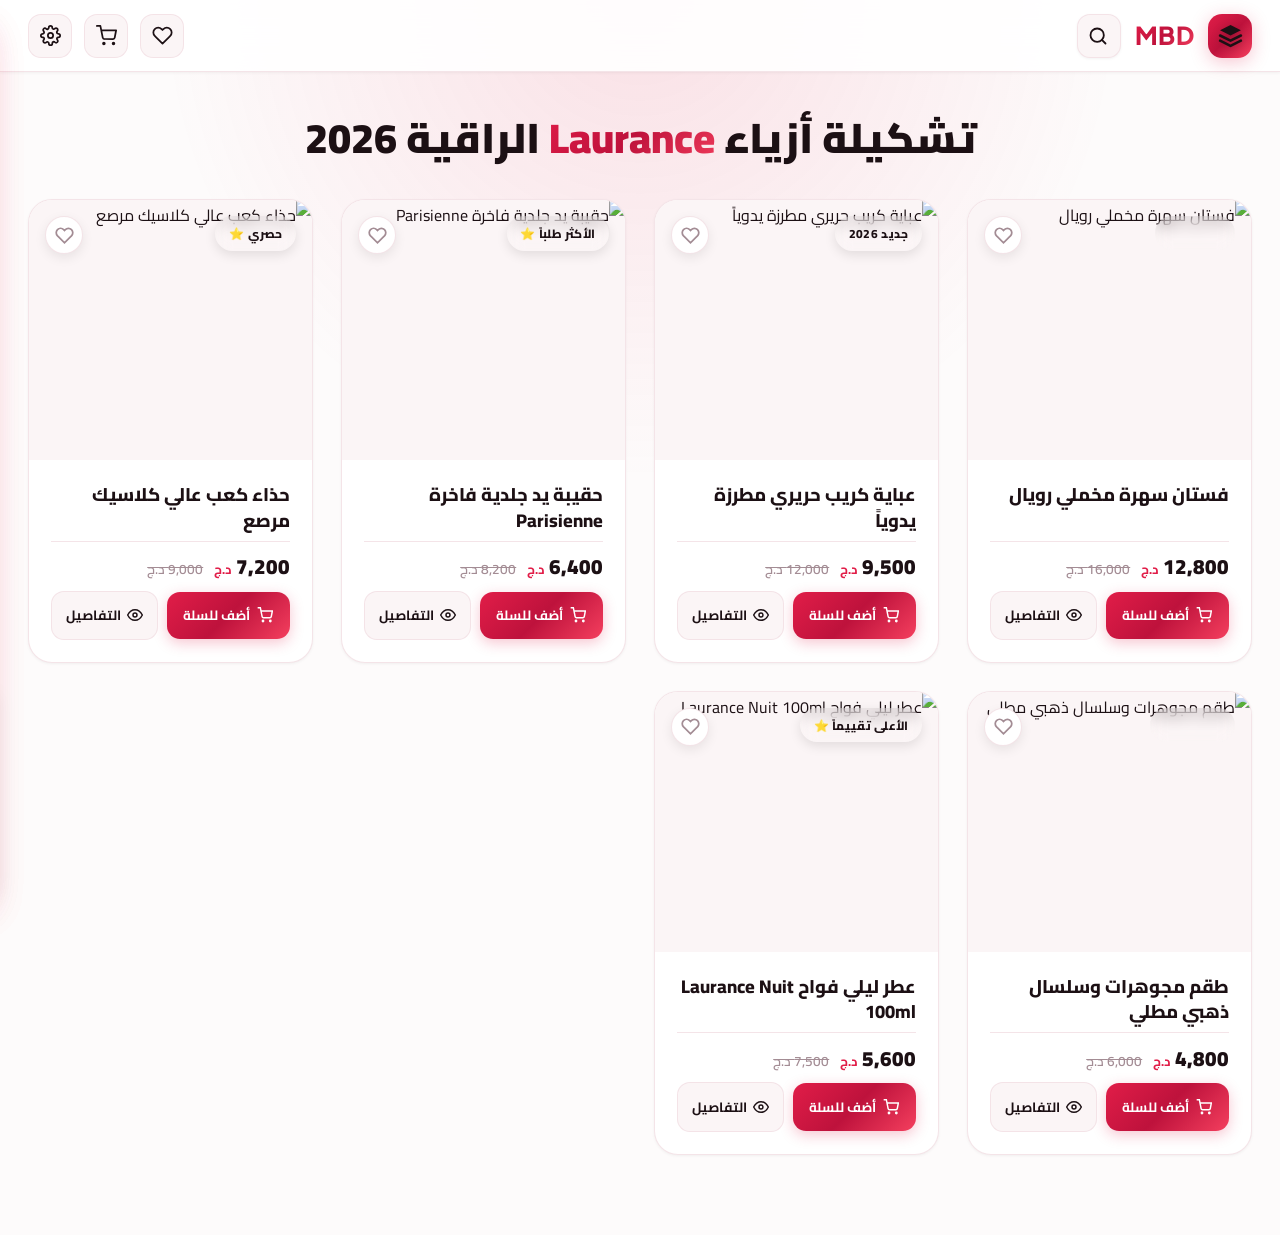
==== commit 5174a3d3: "Upgrade demo-store: Quick buy modal for 58 wilayas, dynamic cart, settings redesign, full multilingu" ====
--- a/demo-store/index.html
+++ b/demo-store/index.html
@@ -58,9 +58,9 @@
             --shadow-md: 0 12px 28px -5px rgba(0, 0, 0, 0.5);
             --shadow-lg: 0 24px 45px -10px rgba(0, 0, 0, 0.7);
             --ambient-glow: radial-gradient(circle at 50% 0%, rgba(251, 113, 133, 0.18) 0%, transparent 65%);
-            --search-kbd-bg: #1e293b;
-            --search-kbd-text: #94a3b8;
-            --badge-bg: rgba(129, 140, 248, 0.15);
+            --search-kbd-bg: #291820;
+            --search-kbd-text: #d1b5be;
+            --badge-bg: rgba(251, 113, 133, 0.15);
         }
 
         * {
@@ -68,6 +68,45 @@
             margin: 0;
             padding: 0;
             -webkit-tap-highlight-color: transparent;
+            scrollbar-width: none !important; /* إخفاء شريط التمرير في Firefox */
+            -ms-overflow-style: none !important; /* إخفاء شريط التمرير في Edge و IE */
+        }
+
+        /* إخفاء شريط التمرير بالكامل في Chrome و Safari و Edge و Opera */
+        *::-webkit-scrollbar,
+        html::-webkit-scrollbar,
+        body::-webkit-scrollbar {
+            display: none !important;
+            width: 0 !important;
+            height: 0 !important;
+            background: transparent !important;
+        }
+
+        html, body,
+        .quick-buy-modal,
+        .product-modal-container,
+        .cart-items-list,
+        .wishlist-items-list,
+        .cart-drawer,
+        .wishlist-drawer,
+        .qb-options-list,
+        .modal-thumbnails-row {
+            scrollbar-width: none !important;
+            -ms-overflow-style: none !important;
+        }
+
+        .quick-buy-modal::-webkit-scrollbar,
+        .product-modal-container::-webkit-scrollbar,
+        .cart-items-list::-webkit-scrollbar,
+        .wishlist-items-list::-webkit-scrollbar,
+        .cart-drawer::-webkit-scrollbar,
+        .wishlist-drawer::-webkit-scrollbar,
+        .qb-options-list::-webkit-scrollbar,
+        .modal-thumbnails-row::-webkit-scrollbar {
+            display: none !important;
+            width: 0 !important;
+            height: 0 !important;
+            background: transparent !important;
         }
 
         body {
@@ -453,22 +492,30 @@
             stroke: #facc15;
         }
 
-        /* القائمة المنسدلة للإعدادات */
+        /* القائمة المنسدلة للإعدادات المطورة */
         .settings-dropdown {
             position: absolute;
-            top: calc(100% + 12px);
+            top: calc(100% + 14px);
             left: 0;
-            width: 260px;
+            width: 310px;
+            max-width: calc(100vw - 28px);
             background: var(--bg-surface-solid);
             border: 1px solid var(--border-color);
-            border-radius: 18px;
-            box-shadow: var(--shadow-lg);
-            padding: 0.85rem;
+            border-radius: 20px;
+            box-shadow: 0 20px 45px -10px rgba(0, 0, 0, 0.35), 0 0 25px rgba(0, 0, 0, 0.08);
+            backdrop-filter: blur(20px);
+            -webkit-backdrop-filter: blur(20px);
+            padding: 1.15rem;
             display: none;
             flex-direction: column;
-            gap: 0.35rem;
+            gap: 1.1rem;
             z-index: 150;
-            animation: fadeInDown 0.22s ease-out;
+            animation: fadeInDown 0.22s cubic-bezier(0.16, 1, 0.3, 1);
+        }
+
+        [dir="ltr"] .settings-dropdown {
+            left: auto;
+            right: 0;
         }
 
         .settings-dropdown.active {
@@ -476,74 +523,113 @@
         }
 
         .settings-header {
-            padding: 0.4rem 0.5rem 0.6rem 0.5rem;
-            font-weight: 700;
-            font-size: 0.85rem;
-            color: var(--text-secondary);
-            border-bottom: 1px solid var(--border-color);
-            margin-bottom: 0.35rem;
             display: flex;
             align-items: center;
             justify-content: space-between;
-        }
-
-        .settings-item {
+            padding-bottom: 0.75rem;
+            border-bottom: 1px solid var(--border-color);
+        }
+
+        .settings-header-title {
             display: flex;
             align-items: center;
-            justify-content: space-between;
-            padding: 0.6rem 0.75rem;
-            border-radius: 11px;
+            gap: 0.55rem;
+            font-size: 0.92rem;
+            font-weight: 700;
             color: var(--text-primary);
-            font-size: 0.88rem;
-            cursor: pointer;
-            transition: background 0.2s ease;
-        }
-
-        .settings-item:hover {
-            background: var(--bg-elevated);
-        }
-
-        .settings-item-label {
-            display: flex;
-            align-items: center;
-            gap: 0.65rem;
-        }
-
-        .settings-item-label svg {
+        }
+
+        .settings-header-title svg {
             width: 17px;
             height: 17px;
+            color: var(--accent-color);
+        }
+
+        .settings-badge {
+            font-size: 0.68rem;
+            font-weight: 800;
+            padding: 0.18rem 0.5rem;
+            background: rgba(99, 102, 241, 0.14);
+            color: var(--accent-color);
+            border-radius: 6px;
+            border: 1px solid rgba(99, 102, 241, 0.25);
+            letter-spacing: 0.5px;
+        }
+
+        .settings-group {
+            display: flex;
+            flex-direction: column;
+            gap: 0.5rem;
+        }
+
+        .settings-group-label {
+            display: flex;
+            align-items: center;
+            gap: 0.5rem;
+            font-size: 0.8rem;
+            font-weight: 700;
             color: var(--text-secondary);
         }
 
-        .toggle-switch {
-            width: 38px;
-            height: 22px;
-            background: var(--border-color);
-            border-radius: 20px;
-            position: relative;
+        .settings-group-label svg {
+            width: 15px;
+            height: 15px;
+            color: var(--accent-color);
+        }
+
+        .settings-segmented-control {
+            display: flex;
+            background: var(--bg-elevated);
+            border: 1px solid var(--border-color);
+            border-radius: 12px;
+            padding: 4px;
+            gap: 4px;
+        }
+
+        .settings-seg-btn {
+            flex: 1;
+            display: flex;
+            align-items: center;
+            justify-content: center;
+            gap: 0.45rem;
+            padding: 0.55rem 0.35rem;
+            border: none;
+            background: transparent;
+            color: var(--text-secondary);
+            font-size: 0.8rem;
+            font-weight: 600;
+            font-family: inherit;
+            border-radius: 9px;
             cursor: pointer;
-            transition: background 0.3s ease;
-        }
-
-        .toggle-switch.checked {
+            transition: all 0.2s cubic-bezier(0.16, 1, 0.3, 1);
+            user-select: none;
+        }
+
+        .settings-seg-btn svg {
+            width: 14px;
+            height: 14px;
+            stroke-width: 2.2;
+        }
+
+        .settings-seg-btn .curr-symbol {
+            font-weight: 800;
+            font-size: 0.95rem;
+        }
+
+        .settings-seg-btn:hover:not(.active) {
+            background: rgba(255, 255, 255, 0.08);
+            color: var(--text-primary);
+        }
+
+        .settings-seg-btn.active {
             background: var(--accent-color);
-        }
-
-        .toggle-switch::after {
-            content: '';
-            position: absolute;
-            top: 3px;
-            right: 3px;
-            width: 16px;
-            height: 16px;
-            background: #ffffff;
-            border-radius: 50%;
-            transition: transform 0.25s cubic-bezier(0.34, 1.56, 0.64, 1);
-            box-shadow: 0 1px 3px rgba(0,0,0,0.2);
-        }
-
-        .toggle-switch.checked::after {
-            transform: translateX(-16px);
+            color: #ffffff;
+            box-shadow: 0 4px 14px var(--accent-glow);
+            font-weight: 700;
+        }
+
+        .settings-seg-btn.active svg {
+            stroke: #ffffff;
         }
 
         /* Tooltips */
@@ -1363,23 +1449,24 @@
 
         .modal-main-buttons {
             display: flex;
-            align-items: center;
+            flex-direction: column;
             gap: 0.75rem;
+            width: 100%;
         }
 
         .modal-add-cart-btn {
-            flex: 1;
+            width: 100%;
             display: inline-flex;
             align-items: center;
             justify-content: center;
-            gap: 0.5rem;
-            padding: 0.85rem 1.35rem;
+            gap: 0.55rem;
+            padding: 0.88rem 1.35rem;
             border-radius: 14px;
             background: var(--accent-gradient);
             color: #ffffff;
             border: none;
             font-family: inherit;
-            font-size: 0.95rem;
+            font-size: 0.98rem;
             font-weight: 800;
             cursor: pointer;
             box-shadow: 0 4px 16px var(--accent-glow);
@@ -1389,6 +1476,17 @@
         .modal-add-cart-btn:hover {
             transform: translateY(-2px);
             box-shadow: 0 8px 24px var(--accent-glow);
+        }
+
+        .modal-add-cart-btn:active {
+            transform: translateY(0) scale(0.98);
+        }
+
+        .modal-buy-fav-row {
+            display: flex;
+            align-items: center;
+            gap: 0.75rem;
+            width: 100%;
         }
 
         .modal-buy-now-btn {
@@ -1396,14 +1494,14 @@
             display: inline-flex;
             align-items: center;
             justify-content: center;
-            gap: 0.5rem;
-            padding: 0.85rem 1.35rem;
+            gap: 0.55rem;
+            padding: 0.88rem 1.35rem;
             border-radius: 14px;
             background: linear-gradient(135deg, #10b981 0%, #059669 100%);
             color: #ffffff;
             border: none;
             font-family: inherit;
-            font-size: 0.95rem;
+            font-size: 0.98rem;
             font-weight: 800;
             cursor: pointer;
             box-shadow: 0 4px 16px rgba(16, 185, 129, 0.35);
@@ -1415,9 +1513,13 @@
             box-shadow: 0 8px 24px rgba(16, 185, 129, 0.45);
         }
 
+        .modal-buy-now-btn:active {
+            transform: translateY(0) scale(0.98);
+        }
+
         .modal-fav-btn {
-            width: 48px;
-            height: 48px;
+            width: 50px;
+            height: 50px;
             border-radius: 14px;
             background: var(--bg-elevated);
             border: 1.5px solid var(--border-color);
@@ -1425,13 +1527,14 @@
             display: grid;
             place-items: center;
             cursor: pointer;
-            transition: all 0.2s ease;
+            transition: all 0.25s cubic-bezier(0.34, 1.56, 0.64, 1);
             flex-shrink: 0;
         }
 
         .modal-fav-btn:hover {
             border-color: var(--danger-color);
             color: var(--danger-color);
+            transform: translateY(-2px);
         }
 
         .modal-fav-btn.active {
@@ -1443,6 +1546,637 @@
         [data-theme="dark"] .modal-fav-btn.active {
             background: rgba(239, 68, 68, 0.2);
             border-color: rgba(239, 68, 68, 0.4);
+        }
+
+        /* ==================== نافذة الشراء الفوري الزجاجية (Quick Buy Glassmorphism Modal) ==================== */
+        .quick-buy-overlay {
+            position: fixed;
+            inset: 0;
+            background: rgba(10, 14, 23, 0.78);
+            backdrop-filter: blur(16px);
+            -webkit-backdrop-filter: blur(16px);
+            z-index: 350;
+            display: flex;
+            align-items: center;
+            justify-content: center;
+            padding: 1.25rem;
+            opacity: 0;
+            visibility: hidden;
+            transition: opacity 0.3s cubic-bezier(0.4, 0, 0.2, 1), visibility 0.3s cubic-bezier(0.4, 0, 0.2, 1);
+        }
+
+        .quick-buy-overlay.active {
+            opacity: 1;
+            visibility: visible;
+        }
+
+        .quick-buy-modal {
+            position: relative;
+            width: 100%;
+            max-width: 560px;
+            max-height: 92vh;
+            background: var(--bg-surface);
+            backdrop-filter: blur(28px);
+            -webkit-backdrop-filter: blur(28px);
+            border: 1.5px solid var(--border-color);
+            border-radius: 26px;
+            box-shadow: 0 25px 60px rgba(0, 0, 0, 0.45);
+            overflow-y: auto;
+            overflow-x: hidden;
+            transform: translateY(24px) scale(0.96);
+            transition: transform 0.35s cubic-bezier(0.34, 1.56, 0.64, 1);
+            padding: 1.85rem;
+        }
+
+        .quick-buy-overlay.active .quick-buy-modal {
+            transform: translateY(0) scale(1);
+        }
+
+        .quick-buy-close-btn {
+            position: absolute;
+            top: 1.25rem;
+            left: 1.25rem;
+            width: 38px;
+            height: 38px;
+            border-radius: 12px;
+            border: 1.5px solid var(--border-color);
+            background: var(--bg-elevated);
+            color: var(--text-secondary);
+            display: grid;
+            place-items: center;
+            cursor: pointer;
+            z-index: 10;
+            font-size: 1.1rem;
+            transition: all 0.25s ease;
+        }
+
+        .quick-buy-close-btn:hover {
+            background: var(--border-color);
+            color: var(--text-primary);
+            transform: rotate(90deg) scale(1.08);
+        }
+
+        /* ترويسة نافذة الشراء الفوري */
+        .quick-buy-header {
+            margin-bottom: 1.25rem;
+            padding-left: 2.5rem;
+        }
+
+        .quick-buy-badge {
+            display: inline-flex;
+            align-items: center;
+            gap: 0.35rem;
+            font-size: 0.78rem;
+            font-weight: 800;
+            color: #10b981;
+            background: rgba(16, 185, 129, 0.12);
+            border: 1px solid rgba(16, 185, 129, 0.25);
+            padding: 0.25rem 0.65rem;
+            border-radius: 20px;
+            margin-bottom: 0.5rem;
+        }
+
+        .quick-buy-title {
+            font-size: 1.45rem;
+            font-weight: 900;
+            color: var(--text-primary);
+            line-height: 1.3;
+        }
+
+        .quick-buy-subtitle {
+            font-size: 0.85rem;
+            color: var(--text-secondary);
+            margin-top: 0.25rem;
+        }
+
+        /* بطاقة ملخص المنتج في الشراء الفوري */
+        .quick-buy-product-summary {
+            display: flex;
+            align-items: center;
+            gap: 0.85rem;
+            padding: 0.85rem 1rem;
+            background: var(--bg-elevated);
+            border: 1.5px solid var(--border-color);
+            border-radius: 16px;
+            margin-bottom: 1.35rem;
+        }
+
+        .qb-summary-img {
+            width: 58px;
+            height: 58px;
+            border-radius: 12px;
+            object-fit: cover;
+            border: 1px solid var(--border-color);
+            flex-shrink: 0;
+        }
+
+        .qb-summary-info {
+            flex: 1;
+            min-width: 0;
+        }
+
+        .qb-summary-title {
+            font-size: 0.95rem;
+            font-weight: 800;
+            color: var(--text-primary);
+            white-space: nowrap;
+            overflow: hidden;
+            text-overflow: ellipsis;
+        }
+
+        .qb-summary-meta {
+            display: flex;
+            align-items: center;
+            gap: 0.75rem;
+            margin-top: 0.2rem;
+            font-size: 0.84rem;
+        }
+
+        .qb-summary-qty {
+            color: var(--text-muted);
+            font-weight: 600;
+        }
+
+        .qb-summary-price {
+            font-weight: 900;
+            color: var(--accent-color);
+        }
+
+        /* الحقول ونموذج الطلب */
+        .qb-form {
+            display: flex;
+            flex-direction: column;
+            gap: 1.15rem;
+        }
+
+        .qb-field {
+            display: flex;
+            flex-direction: column;
+            gap: 0.45rem;
+            position: relative;
+        }
+
+        .qb-label {
+            font-size: 0.88rem;
+            font-weight: 700;
+            color: var(--text-primary);
+            display: flex;
+            align-items: center;
+            gap: 0.35rem;
+        }
+
+        .qb-label .qb-req {
+            color: var(--danger-color);
+            font-weight: 800;
+        }
+
+        .qb-input-wrap {
+            position: relative;
+            display: flex;
+            align-items: center;
+        }
+
+        .qb-input-icon {
+            position: absolute;
+            right: 0.95rem;
+            width: 18px;
+            height: 18px;
+            color: var(--text-muted);
+            pointer-events: none;
+            transition: color 0.2s ease;
+        }
+
+        .qb-input {
+            width: 100%;
+            padding: 0.82rem 2.65rem 0.82rem 1rem;
+            background: var(--bg-surface-solid);
+            border: 1.5px solid var(--border-color);
+            border-radius: 13px;
+            color: var(--text-primary);
+            font-family: inherit;
+            font-size: 0.92rem;
+            font-weight: 600;
+            outline: none;
+            transition: all 0.25s ease;
+        }
+
+        .qb-input:focus {
+            border-color: var(--accent-color);
+            box-shadow: 0 0 0 3px var(--accent-glow);
+        }
+
+        .qb-input.has-error {
+            border-color: var(--danger-color) !important;
+            box-shadow: 0 0 0 3px rgba(239, 68, 68, 0.25) !important;
+        }
+
+        /* القوائم المنسدلة المخصصة (Custom Dropdowns) */
+        .qb-custom-select {
+            position: relative;
+            user-select: none;
+        }
+
+        .qb-select-trigger {
+            display: flex;
+            align-items: center;
+            justify-content: space-between;
+            padding: 0.82rem 1.15rem;
+            background: var(--bg-surface-solid);
+            border: 1.5px solid var(--border-color);
+            border-radius: 13px;
+            cursor: pointer;
+            transition: all 0.25s ease;
+            font-size: 0.92rem;
+            font-weight: 600;
+            color: var(--text-primary);
+        }
+
+        .qb-select-trigger:hover {
+            border-color: var(--accent-color);
+        }
+
+        .qb-custom-select.active .qb-select-trigger {
+            border-color: var(--accent-color);
+            box-shadow: 0 0 0 3px var(--accent-glow);
+        }
+
+        .qb-custom-select.disabled .qb-select-trigger {
+            opacity: 0.55;
+            cursor: not-allowed;
+            background: var(--bg-elevated);
+        }
+
+        .qb-select-arrow {
+            width: 18px;
+            height: 18px;
+            stroke-width: 2.2;
+            color: var(--text-muted);
+            transition: transform 0.25s ease;
+            flex-shrink: 0;
+        }
+
+        .qb-custom-select.active .qb-select-arrow {
+            transform: rotate(180deg);
+            color: var(--accent-color);
+        }
+
+        .qb-dropdown-menu {
+            position: absolute;
+            top: calc(100% + 6px);
+            right: 0;
+            left: 0;
+            background: var(--bg-surface-solid);
+            border: 1.5px solid var(--border-color);
+            border-radius: 14px;
+            box-shadow: var(--shadow-lg);
+            z-index: 50;
+            max-height: 250px;
+            display: flex;
+            flex-direction: column;
+            overflow: hidden;
+            opacity: 0;
+            visibility: hidden;
+            transform: translateY(-8px);
+            transition: all 0.25s cubic-bezier(0.34, 1.56, 0.64, 1);
+        }
+
+        .qb-custom-select.active .qb-dropdown-menu {
+            opacity: 1;
+            visibility: visible;
+            transform: translateY(0);
+        }
+
+        .qb-dropdown-search-wrap {
+            padding: 0.6rem 0.75rem;
+            border-bottom: 1px solid var(--border-color);
+            background: var(--bg-elevated);
+        }
+
+        .qb-dropdown-search-input {
+            width: 100%;
+            padding: 0.5rem 0.75rem;
+            background: var(--bg-surface-solid);
+            border: 1px solid var(--border-color);
+            border-radius: 8px;
+            font-family: inherit;
+            font-size: 0.85rem;
+            color: var(--text-primary);
+            outline: none;
+        }
+
+        .qb-dropdown-search-input:focus {
+            border-color: var(--accent-color);
+        }
+
+        .qb-options-list {
+            overflow-y: auto;
+            max-height: 190px;
+            padding: 0.35rem;
+        }
+
+        .qb-option-item {
+            display: flex;
+            align-items: center;
+            justify-content: space-between;
+            padding: 0.65rem 0.85rem;
+            border-radius: 9px;
+            cursor: pointer;
+            font-size: 0.88rem;
+            font-weight: 600;
+            color: var(--text-primary);
+            transition: background 0.15s ease, color 0.15s ease;
+        }
+
+        .qb-option-item:hover,
+        .qb-option-item.highlighted {
+            background: var(--bg-elevated);
+            color: var(--accent-color);
+        }
+
+        .qb-option-item.selected {
+            background: rgba(99, 102, 241, 0.12);
+            color: var(--accent-color);
+            font-weight: 800;
+        }
+
+        .qb-option-code {
+            font-size: 0.75rem;
+            font-weight: 700;
+            color: var(--text-muted);
+            background: var(--bg-elevated);
+            padding: 0.15rem 0.45rem;
+            border-radius: 6px;
+        }
+
+        .qb-option-manual {
+            border-top: 1px dashed var(--border-color);
+            margin-top: 0.35rem;
+            padding-top: 0.65rem;
+            color: var(--accent-color);
+            font-weight: 700;
+        }
+
+        /* بطاقات خيارات الدفع والتوصيل التفاعلية */
+        .qb-options-grid {
+            display: grid;
+            grid-template-columns: 1fr 1fr;
+            gap: 0.75rem;
+        }
+
+        .qb-radio-card {
+            position: relative;
+            border: 1.5px solid var(--border-color);
+            border-radius: 14px;
+            padding: 0.85rem 1rem;
+            background: var(--bg-surface-solid);
+            cursor: pointer;
+            transition: all 0.25s ease;
+            display: flex;
+            flex-direction: column;
+            gap: 0.35rem;
+        }
+
+        .qb-radio-card:hover {
+            border-color: var(--accent-color);
+            transform: translateY(-1px);
+        }
+
+        .qb-radio-card.active {
+            border-color: var(--accent-color);
+            background: rgba(99, 102, 241, 0.08);
+            box-shadow: 0 4px 14px var(--accent-glow);
+        }
+
+        .qb-radio-header {
+            display: flex;
+            align-items: center;
+            justify-content: space-between;
+        }
+
+        .qb-radio-title {
+            display: flex;
+            align-items: center;
+            gap: 0.45rem;
+            font-size: 0.88rem;
+            font-weight: 800;
+            color: var(--text-primary);
+        }
+
+        .qb-radio-indicator {
+            width: 18px;
+            height: 18px;
+            border-radius: 50%;
+            border: 2px solid var(--border-color);
+            display: grid;
+            place-items: center;
+            transition: all 0.2s ease;
+            flex-shrink: 0;
+        }
+
+        .qb-radio-card.active .qb-radio-indicator {
+            border-color: var(--accent-color);
+            background: var(--accent-color);
+        }
+
+        .qb-radio-card.active .qb-radio-indicator::after {
+            content: '';
+            width: 6px;
+            height: 6px;
+            border-radius: 50%;
+            background: #ffffff;
+        }
+
+        .qb-radio-desc {
+            font-size: 0.74rem;
+            color: var(--text-muted);
+            line-height: 1.35;
+        }
+
+        /* زر إتمام الطلب */
+        .qb-submit-btn {
+            width: 100%;
+            padding: 1rem 1.5rem;
+            border-radius: 15px;
+            background: linear-gradient(135deg, #10b981 0%, #059669 100%);
+            color: #ffffff;
+            border: none;
+            font-family: inherit;
+            font-size: 1.05rem;
+            font-weight: 800;
+            cursor: pointer;
+            box-shadow: 0 6px 20px rgba(16, 185, 129, 0.38);
+            display: inline-flex;
+            align-items: center;
+            justify-content: center;
+            gap: 0.65rem;
+            transition: all 0.25s cubic-bezier(0.34, 1.56, 0.64, 1);
+            margin-top: 0.5rem;
+        }
+
+        .qb-submit-btn:hover {
+            transform: translateY(-2px);
+            box-shadow: 0 10px 28px rgba(16, 185, 129, 0.5);
+        }
+
+        .qb-submit-btn:disabled {
+            opacity: 0.75;
+            cursor: not-allowed;
+            transform: none;
+        }
+
+        /* مؤشر التحميل البسيط (Loading Spinner) */
+        .qb-spinner {
+            width: 22px;
+            height: 22px;
+            border: 3px solid rgba(255, 255, 255, 0.3);
+            border-radius: 50%;
+            border-top-color: #ffffff;
+            animation: qbSpin 0.75s linear infinite;
+        }
+
+        @keyframes qbSpin {
+            to {
+                transform: rotate(360deg);
+            }
+        }
+
+        /* شاشة النجاح مع أنيميشن علامة الصح (Success State) */
+        .quick-buy-success {
+            display: none;
+            flex-direction: column;
+            align-items: center;
+            text-align: center;
+            padding: 1.5rem 0.5rem 0.5rem;
+            animation: qbFadeIn 0.4s ease forwards;
+        }
+
+        @keyframes qbFadeIn {
+            from {
+                opacity: 0;
+                transform: scale(0.92);
+            }
+            to {
+                opacity: 1;
+                transform: scale(1);
+            }
+        }
+
+        .qb-success-icon-wrap {
+            width: 84px;
+            height: 84px;
+            border-radius: 50%;
+            background: rgba(16, 185, 129, 0.12);
+            border: 2px solid rgba(16, 185, 129, 0.3);
+            display: grid;
+            place-items: center;
+            margin-bottom: 1.35rem;
+            box-shadow: 0 0 35px rgba(16, 185, 129, 0.25);
+            animation: qbPulse 1.8s infinite;
+        }
+
+        @keyframes qbPulse {
+            0%, 100% {
+                transform: scale(1);
+                box-shadow: 0 0 25px rgba(16, 185, 129, 0.2);
+            }
+            50% {
+                transform: scale(1.06);
+                box-shadow: 0 0 40px rgba(16, 185, 129, 0.4);
+            }
+        }
+
+        .qb-checkmark-svg {
+            width: 50px;
+            height: 50px;
+        }
+
+        .qb-checkmark-circle {
+            stroke-dasharray: 166;
+            stroke-dashoffset: 166;
+            stroke-width: 2.5;
+            stroke-miterlimit: 10;
+            stroke: #10b981;
+            fill: none;
+            animation: qbStroke 0.6s cubic-bezier(0.65, 0, 0.45, 1) forwards;
+        }
+
+        .qb-checkmark-check {
+            transform-origin: 50% 50%;
+            stroke-dasharray: 48;
+            stroke-dashoffset: 48;
+            stroke: #10b981;
+            animation: qbStroke 0.4s cubic-bezier(0.65, 0, 0.45, 1) 0.5s forwards;
+        }
+
+        @keyframes qbStroke {
+            100% {
+                stroke-dashoffset: 0;
+            }
+        }
+
+        .qb-success-title {
+            font-size: 1.65rem;
+            font-weight: 900;
+            color: var(--text-primary);
+            margin-bottom: 0.65rem;
+        }
+
+        .qb-success-msg {
+            font-size: 0.95rem;
+            color: var(--text-secondary);
+            line-height: 1.65;
+            max-width: 440px;
+            margin-bottom: 1.5rem;
+        }
+
+        .qb-success-receipt {
+            width: 100%;
+            background: var(--bg-elevated);
+            border: 1.5px solid var(--border-color);
+            border-radius: 16px;
+            padding: 1.15rem 1.35rem;
+            margin-bottom: 1.5rem;
+            text-align: right;
+            display: flex;
+            flex-direction: column;
+            gap: 0.65rem;
+            font-size: 0.88rem;
+        }
+
+        .qb-receipt-row {
+            display: flex;
+            align-items: center;
+            justify-content: space-between;
+        }
+
+        .qb-receipt-label {
+            color: var(--text-muted);
+            font-weight: 600;
+        }
+
+        .qb-receipt-val {
+            color: var(--text-primary);
+            font-weight: 800;
+        }
+
+        .qb-done-btn {
+            width: 100%;
+            padding: 0.9rem 1.5rem;
+            border-radius: 14px;
+            background: var(--accent-gradient);
+            color: #ffffff;
+            border: none;
+            font-family: inherit;
+            font-size: 0.98rem;
+            font-weight: 800;
+            cursor: pointer;
+            box-shadow: 0 4px 16px var(--accent-glow);
+            transition: all 0.25s ease;
+        }
+
+        .qb-done-btn:hover {
+            transform: translateY(-2px);
+            box-shadow: 0 8px 24px var(--accent-glow);
         }
 
         /* شارات الثقة والضمان */
@@ -1561,52 +2295,134 @@
         .cart-item-row {
             display: flex;
             align-items: center;
-            gap: 1rem;
-            padding: 0.85rem;
-            border-radius: 16px;
+            gap: 0.95rem;
+            padding: 0.95rem;
+            border-radius: 18px;
             background: var(--bg-elevated);
-            border: 1px solid var(--border-color);
+            border: 1.5px solid var(--border-color);
+            position: relative;
+            transition: all 0.25s cubic-bezier(0.34, 1.56, 0.64, 1);
+        }
+
+        .cart-item-row:hover {
+            border-color: var(--border-highlight);
+            transform: translateY(-2px);
+            box-shadow: var(--shadow-md);
         }
 
         .cart-item-img {
-            width: 65px;
-            height: 65px;
-            border-radius: 12px;
+            width: 72px;
+            height: 72px;
+            border-radius: 14px;
             object-fit: cover;
             background: var(--bg-surface-solid);
+            border: 1px solid var(--border-color);
+            flex-shrink: 0;
         }
 
         .cart-item-info {
             flex: 1;
             display: flex;
             flex-direction: column;
-            gap: 0.25rem;
+            gap: 0.35rem;
+            min-width: 0;
+            padding-left: 1.5rem;
         }
 
         .cart-item-name {
             font-size: 0.92rem;
-            font-weight: 700;
+            font-weight: 800;
             color: var(--text-primary);
-        }
-
-        .cart-item-price {
-            font-size: 0.88rem;
+            white-space: nowrap;
+            overflow: hidden;
+            text-overflow: ellipsis;
+        }
+
+        .cart-item-unit-price {
+            font-size: 0.78rem;
+            color: var(--text-muted);
+            font-weight: 600;
+        }
+
+        /* سطر التحكم بالكمية والسعر الجزئي */
+        .cart-item-controls {
+            display: flex;
+            align-items: center;
+            justify-content: space-between;
+            gap: 0.5rem;
+            margin-top: 0.35rem;
+        }
+
+        .cart-item-qty-selector {
+            display: inline-flex;
+            align-items: center;
+            background: var(--bg-surface-solid);
+            border: 1.5px solid var(--border-color);
+            border-radius: 11px;
+            overflow: hidden;
+            box-shadow: 0 1px 3px rgba(0, 0, 0, 0.04);
+        }
+
+        .cart-qty-btn {
+            width: 28px;
+            height: 28px;
+            background: transparent;
+            border: none;
+            color: var(--text-primary);
+            font-size: 1.05rem;
             font-weight: 800;
+            cursor: pointer;
+            display: grid;
+            place-items: center;
+            transition: all 0.2s ease;
+        }
+
+        .cart-qty-btn:hover {
+            background: var(--bg-elevated);
             color: var(--accent-color);
         }
 
+        .cart-qty-btn:active {
+            transform: scale(0.9);
+        }
+
+        .cart-qty-display {
+            min-width: 26px;
+            text-align: center;
+            font-size: 0.9rem;
+            font-weight: 800;
+            color: var(--text-primary);
+            user-select: none;
+        }
+
+        .cart-item-subtotal {
+            font-size: 0.98rem;
+            font-weight: 900;
+            color: var(--accent-color);
+            white-space: nowrap;
+        }
+
         .cart-item-remove {
-            color: var(--danger-color);
+            position: absolute;
+            top: 0.65rem;
+            left: 0.65rem;
+            color: var(--text-muted);
             background: transparent;
             border: none;
             cursor: pointer;
-            padding: 0.4rem;
+            width: 26px;
+            height: 26px;
             border-radius: 8px;
-            transition: background 0.2s ease;
+            display: grid;
+            place-items: center;
+            font-size: 0.9rem;
+            transition: all 0.2s ease;
         }
 
         .cart-item-remove:hover {
             background: rgba(239, 68, 68, 0.15);
+            color: var(--danger-color);
+            transform: scale(1.1);
         }
 
         .cart-drawer-footer {
@@ -1616,34 +2432,59 @@
             display: flex;
             flex-direction: column;
             gap: 1rem;
+            box-shadow: 0 -4px 20px rgba(0, 0, 0, 0.05);
+        }
+
+        .cart-summary-details {
+            display: flex;
+            flex-direction: column;
+            gap: 0.45rem;
         }
 
         .cart-total-row {
             display: flex;
             align-items: center;
             justify-content: space-between;
-            font-size: 1.1rem;
-            font-weight: 800;
+            font-size: 0.95rem;
+            font-weight: 700;
+            color: var(--text-secondary);
+        }
+
+        .cart-total-row.main-total {
+            font-size: 1.15rem;
+            font-weight: 900;
+            color: var(--text-primary);
+            padding-top: 0.45rem;
+            border-top: 1px dashed var(--border-color);
+            margin-top: 0.2rem;
         }
 
         .cart-checkout-btn {
             width: 100%;
-            padding: 0.95rem;
-            border-radius: 14px;
-            background: var(--accent-gradient);
+            padding: 1rem 1.25rem;
+            border-radius: 15px;
+            background: linear-gradient(135deg, #10b981 0%, #059669 100%);
             color: #ffffff;
             border: none;
             font-family: inherit;
-            font-size: 1rem;
+            font-size: 1.02rem;
             font-weight: 800;
             cursor: pointer;
-            box-shadow: 0 4px 16px var(--accent-glow);
-            transition: all 0.25s ease;
+            box-shadow: 0 6px 20px rgba(16, 185, 129, 0.38);
+            display: inline-flex;
+            align-items: center;
+            justify-content: center;
+            gap: 0.65rem;
+            transition: all 0.25s cubic-bezier(0.34, 1.56, 0.64, 1);
         }
 
         .cart-checkout-btn:hover {
             transform: translateY(-2px);
-            box-shadow: 0 8px 25px var(--accent-glow);
+            box-shadow: 0 10px 28px rgba(16, 185, 129, 0.5);
+        }
+
+        .cart-checkout-btn:active {
+            transform: translateY(0) scale(0.98);
         }
 
         /* رسالة التنبيه Toast */
@@ -1835,13 +2676,26 @@
                 grid-template-columns: 1fr;
             }
 
-            .modal-main-buttons {
-                flex-direction: column;
-            }
-
-            .modal-add-cart-btn,
+            .modal-buy-fav-row {
+                display: flex;
+                align-items: center;
+                gap: 0.65rem;
+                width: 100%;
+            }
+
             .modal-buy-now-btn {
-                width: 100%;
+                flex: 1;
+                width: auto;
+            }
+
+            .quick-buy-modal {
+                padding: 1.35rem 1rem;
+                border-radius: 20px;
+                max-height: 94vh;
+            }
+
+            .qb-options-grid {
+                grid-template-columns: 1fr;
             }
 
             .modal-trust-perks {
@@ -1861,18 +2715,20 @@
     <header class="header-navbar" id="mainHeader">
         <div class="navbar-container">
             
-            <!-- الشعار واسم البراند LAURANCE + زر البحث بجانبه -->
+            <!-- الشعار الوهمي واسم البراند MBD + زر البحث بجانبه -->
             <div class="brand-group">
                 <a href="#" class="brand-section" id="brandLink">
-                    <div class="brand-logo-wrapper" style="background: var(--accent-gradient); border-radius: 12px; padding: 7px; display: flex; align-items: center; justify-content: center;">
-                        <!-- أيقونة التاج الأنيقة للأزياء -->
-                        <svg class="brand-logo-svg" viewBox="0 0 24 24" fill="none" stroke="#ffffff" stroke-width="2.2" stroke-linecap="round" stroke-linejoin="round">
-                            <path d="M2 4l3 12h14l3-12-6 7-4-7-4 7-6-7zm3 16h14"></path>
+                    <div class="brand-logo-wrapper">
+                        <!-- شعار وهمي هندسي حديث SVG -->
+                        <svg class="brand-logo-svg" viewBox="0 0 24 24">
+                            <path d="M12 2L2 7L12 12L22 7L12 2Z" fill="currentColor"/>
+                            <path d="M2 17L12 22L22 17" fill="none" stroke="currentColor" stroke-width="2.5" stroke-linecap="round" stroke-linejoin="round"/>
+                            <path d="M2 12L12 17L22 12" fill="none" stroke="currentColor" stroke-width="2.5" stroke-linecap="round" stroke-linejoin="round"/>
                         </svg>
                     </div>
                     <div class="brand-info">
-                        <div class="brand-name" style="font-family: 'Plus Jakarta Sans', sans-serif; letter-spacing: 1.5px; font-weight: 800; font-size: 1.22rem; color: var(--text-primary);">
-                            LAURANCE
+                        <div class="brand-name">
+                            MBD
                         </div>
                     </div>
                 </a>
@@ -1895,7 +2751,7 @@
                         type="text" 
                         id="navbarSearchInput" 
                         class="navbar-search-input" 
-                        placeholder="ابحثي عن فستان، عباية، حقائب، أحذية..." 
+                        placeholder="ابحثي عن فساتين، عبايات، حقائب، عطور..." 
                         autocomplete="off"
                     >
                     <button 
@@ -1944,31 +2800,7 @@
                     <span class="cart-badge" id="cartBadge">0</span>
                 </div>
 
-                <!-- زر تبديل الوضع المظلم والمضيء -->
-                <button 
-                    type="button" 
-                    class="icon-btn theme-btn" 
-                    id="themeToggleBtn" 
-                    data-tooltip="تبديل المظهر" 
-                    aria-label="تبديل الوضع الليلي والنهاري"
-                >
-                    <svg class="icon-moon" xmlns="http://www.w3.org/2000/svg" viewBox="0 0 24 24" fill="none" stroke="currentColor" stroke-linecap="round" stroke-linejoin="round">
-                        <path d="M21 12.79A9 9 0 1 1 11.21 3 7 7 0 0 0 21 12.79z"></path>
-                    </svg>
-                    <svg class="icon-sun" xmlns="http://www.w3.org/2000/svg" viewBox="0 0 24 24" fill="none" stroke="currentColor" stroke-linecap="round" stroke-linejoin="round">
-                        <circle cx="12" cy="12" r="5"></circle>
-                        <line x1="12" y1="1" x2="12" y2="3"></line>
-                        <line x1="12" y1="21" x2="12" y2="23"></line>
-                        <line x1="4.22" y1="4.22" x2="5.64" y2="5.64"></line>
-                        <line x1="18.36" y1="18.36" x2="19.78" y2="19.78"></line>
-                        <line x1="1" y1="12" x2="3" y2="12"></line>
-                        <line x1="21" y1="12" x2="23" y2="12"></line>
-                        <line x1="4.22" y1="19.78" x2="5.64" y2="18.36"></line>
-                        <line x1="18.36" y1="5.64" x2="19.78" y2="4.22"></line>
-                    </svg>
-                </button>
-
-                <!-- زر الإعدادات مع قائمة منسدلة -->
+                <!-- زر الإعدادات مع قائمة منسدلة حديثة وفاخرة -->
                 <div style="position: relative;">
                     <button 
                         type="button" 
@@ -1986,30 +2818,59 @@
                     <!-- القائمة المنسدلة للإعدادات -->
                     <div class="settings-dropdown" id="settingsDropdown">
                         <div class="settings-header">
-                            <span>معلومات المتجر</span>
-                            <span style="font-size: 0.75rem; color: var(--accent-color);">Laurance</span>
+                            <div class="settings-header-title">
+                                <svg viewBox="0 0 24 24" fill="none" stroke="currentColor" stroke-width="2"><circle cx="12" cy="12" r="3"></circle><path d="M19.4 15a1.65 1.65 0 0 0 .33 1.82l.06.06a2 2 0 0 1 0 2.83 2 2 0 0 1-2.83 0l-.06-.06a1.65 1.65 0 0 0-1.82-.33 1.65 1.65 0 0 0-1 1.51V21a2 2 0 0 1-2 2 2 2 0 0 1-2-2v-.09A1.65 1.65 0 0 0 9 19.4a1.65 1.65 0 0 0-1.82.33l-.06.06a2 2 0 0 1-2.83 0 2 2 0 0 1 0-2.83l.06-.06a1.65 1.65 0 0 0 .33-1.82 1.65 1.65 0 0 0-1.51-1H3a2 2 0 0 1-2-2 2 2 0 0 1 2-2h.09A1.65 1.65 0 0 0 4.6 9a1.65 1.65 0 0 0-.33-1.82l-.06-.06a2 2 0 0 1 0-2.83 2 2 0 0 1 2.83 0l.06.06a1.65 1.65 0 0 0 1.82.33H9a1.65 1.65 0 0 0 1-1.51V3a2 2 0 0 1 2-2 2 2 0 0 1 2 2v.09a1.65 1.65 0 0 0 1 1.51 1.65 1.65 0 0 0 1.82-.33l.06-.06a2 2 0 0 1 2.83 0 2 2 0 0 1 0 2.83l-.06.06a1.65 1.65 0 0 0-.33 1.82V9a1.65 1.65 0 0 0 1.51 1H21a2 2 0 0 1 2 2 2 2 0 0 1-2 2h-.09a1.65 1.65 0 0 0-1.51 1z"></path></svg>
+                                <span data-i18n="settings_title">إعدادات المتجر</span>
+                            </div>
+                            <span class="settings-badge">Laurance</span>
                         </div>
-                        
-                        <div class="settings-item" onclick="toggleSettingSwitch('notifSwitch')">
-                            <div class="settings-item-label">
-                                <svg viewBox="0 0 24 24" fill="none" stroke="currentColor" stroke-width="2"><path d="M18 8A6 6 0 0 0 6 8c0 7-3 9-3 9h18s-3-2-3-9"></path><path d="M13.73 21a2 2 0 0 1-3.46 0"></path></svg>
-                                <span>إشعارات التخفيضات</span>
+
+                        <!-- قسم المظهر (الوضع المظلم / المضيء) داخل الإعدادات -->
+                        <div class="settings-group">
+                            <label class="settings-group-label">
+                                <svg viewBox="0 0 24 24" fill="none" stroke="currentColor" stroke-width="2"><circle cx="12" cy="12" r="5"></circle><line x1="12" y1="1" x2="12" y2="3"></line><line x1="12" y1="21" x2="12" y2="23"></line><line x1="4.22" y1="4.22" x2="5.64" y2="5.64"></line><line x1="18.36" y1="18.36" x2="19.78" y2="19.78"></line><line x1="1" y1="12" x2="3" y2="12"></line><line x1="21" y1="12" x2="23" y2="12"></line><line x1="4.22" y1="19.78" x2="5.64" y2="18.36"></line><line x1="18.36" y1="5.64" x2="19.78" y2="4.22"></line></svg>
+                                <span data-i18n="settings_theme">المظهر العام</span>
+                            </label>
+                            <div class="settings-segmented-control" id="themeSegmented">
+                                <button type="button" class="settings-seg-btn" id="themeLightBtn" onclick="selectTheme('light')">
+                                    <svg viewBox="0 0 24 24" fill="none" stroke="currentColor" stroke-width="2"><circle cx="12" cy="12" r="5"></circle><line x1="12" y1="1" x2="12" y2="3"></line><line x1="12" y1="21" x2="12" y2="23"></line><line x1="4.22" y1="4.22" x2="5.64" y2="5.64"></line><line x1="18.36" y1="18.36" x2="19.78" y2="19.78"></line><line x1="1" y1="12" x2="3" y2="12"></line><line x1="21" y1="12" x2="23" y2="12"></line><line x1="4.22" y1="19.78" x2="5.64" y2="18.36"></line><line x1="18.36" y1="5.64" x2="19.78" y2="4.22"></line></svg>
+                                    <span data-i18n="theme_light">مضيء</span>
+                                </button>
+                                <button type="button" class="settings-seg-btn" id="themeDarkBtn" onclick="selectTheme('dark')">
+                                    <svg viewBox="0 0 24 24" fill="none" stroke="currentColor" stroke-width="2"><path d="M21 12.79A9 9 0 1 1 11.21 3 7 7 0 0 0 21 12.79z"></path></svg>
+                                    <span data-i18n="theme_dark">داكن</span>
+                                </button>
                             </div>
-                            <div class="toggle-switch checked" id="notifSwitch"></div>
                         </div>
 
-                        <div class="settings-item" onclick="toggleSettingSwitch('currencySwitch')">
-                            <div class="settings-item-label">
-                                <svg viewBox="0 0 24 24" fill="none" stroke="currentColor" stroke-width="2"><circle cx="12" cy="12" r="10"></circle><path d="M16 8h-6a2 2 0 1 0 0 4h4a2 2 0 1 1 0 4H8"></path><line x1="12" y1="6" x2="12" y2="8"></line><line x1="12" y1="16" x2="12" y2="18"></line></svg>
-                                <span>العملة (الدينار الجزائري د.ج)</span>
+                        <!-- قسم اللغات الثلاث: العربية، الفرنسية، الإنجليزية -->
+                        <div class="settings-group">
+                            <label class="settings-group-label">
+                                <svg viewBox="0 0 24 24" fill="none" stroke="currentColor" stroke-width="2"><circle cx="12" cy="12" r="10"></circle><line x1="2" y1="12" x2="22" y2="12"></line><path d="M12 2a15.3 15.3 0 0 1 4 10 15.3 15.3 0 0 1-4 10 15.3 15.3 0 0 1-4-10 15.3 15.3 0 0 1 4-10z"></path></svg>
+                                <span data-i18n="settings_lang">لغة المتجر</span>
+                            </label>
+                            <div class="settings-segmented-control" id="langSegmented">
+                                <button type="button" class="settings-seg-btn active" id="langArBtn" onclick="selectLanguage('ar')">العربية</button>
+                                <button type="button" class="settings-seg-btn" id="langFrBtn" onclick="selectLanguage('fr')">Français</button>
+                                <button type="button" class="settings-seg-btn" id="langEnBtn" onclick="selectLanguage('en')">English</button>
                             </div>
-                            <div class="toggle-switch checked" id="currencySwitch"></div>
                         </div>
 
-                        <div class="settings-item" onclick="showToast('تم حفظ التفضيلات بنجاح!')">
-                            <div class="settings-item-label">
-                                <svg viewBox="0 0 24 24" fill="none" stroke="currentColor" stroke-width="2"><path d="M19 21H5a2 2 0 0 1-2-2V5a2 2 0 0 1 2-2h11l5 5v11a2 2 0 0 1-2 2z"></path><polyline points="17 21 17 13 7 13 7 21"></polyline><polyline points="7 3 7 8 15 8"></polyline></svg>
-                                <span>حفظ التفضيلات</span>
+                        <!-- قسم اختيار العملة: الدينار الجزائري والأورو -->
+                        <div class="settings-group">
+                            <label class="settings-group-label">
+                                <svg viewBox="0 0 24 24" fill="none" stroke="currentColor" stroke-width="2"><rect x="2" y="6" width="20" height="12" rx="2"></rect><circle cx="12" cy="12" r="2"></circle><path d="M6 12h.01M18 12h.01"></path></svg>
+                                <span data-i18n="settings_currency">عملة الدفع</span>
+                            </label>
+                            <div class="settings-segmented-control" id="currencySegmented">
+                                <button type="button" class="settings-seg-btn active" id="currDzdBtn" onclick="selectCurrency('DZD')">
+                                    <span class="curr-symbol">د.ج</span>
+                                    <span>دينار (DZD)</span>
+                                </button>
+                                <button type="button" class="settings-seg-btn" id="currEurBtn" onclick="selectCurrency('EUR')">
+                                    <span class="curr-symbol">€</span>
+                                    <span>Euro (EUR)</span>
+                                </button>
                             </div>
                         </div>
                     </div>
@@ -2032,16 +2893,16 @@
 
         <!-- ==================== شبكة بطاقات المنتجات ==================== -->
         <section class="products-grid" id="productsGrid">
-            
+
             <!-- بطاقة المنتج 1 -->
             <article class="product-card" data-category="dresses" id="product-1" onclick="openProductModal(1)">
                 <div class="product-media-wrapper">
-                    <span class="product-badge badge-discount">خصم 20%</span>
-                    <button class="wishlist-btn" onclick="event.stopPropagation(); toggleWishlist(1, 'فستان سهرة مخملي رويال', 12800, 'https://images.unsplash.com/photo-1595777457583-95e059d581b8?auto=format&fit=crop&w=650&q=80', this)" title="إضافة للمفضلة">
+                    <span class="product-badge">خصم 20%</span>
+                    <button class="wishlist-btn" onclick="event.stopPropagation(); toggleWishlist(1, 'فستان سهرة مخملي رويال', 12800, 'https://images.unsplash.com/photo-1595777457583-95e059d581b8?auto=format&fit=crop&w=1200&q=85', this)" title="إضافة للمفضلة">
                         <svg viewBox="0 0 24 24" fill="none" stroke="currentColor"><path d="M20.84 4.61a5.5 5.5 0 0 0-7.78 0L12 5.67l-1.06-1.06a5.5 5.5 0 0 0-7.78 7.78l1.06 1.06L12 21.23l7.78-7.78 1.06-1.06a5.5 5.5 0 0 0 0-7.78z"></path></svg>
                     </button>
                     <img 
-                        src="https://images.unsplash.com/photo-1595777457583-95e059d581b8?auto=format&fit=crop&w=650&q=80" 
+                        src="https://images.unsplash.com/photo-1595777457583-95e059d581b8?auto=format&fit=crop&w=1200&q=85" 
                         alt="فستان سهرة مخملي رويال" 
                         class="product-image"
                         loading="lazy"
@@ -2063,7 +2924,7 @@
                         <div class="product-card-actions">
                             <button 
                                 class="add-to-cart-btn" 
-                                onclick="event.stopPropagation(); addToCart(1, 'فستان سهرة مخملي رويال', 12800, 'https://images.unsplash.com/photo-1595777457583-95e059d581b8?auto=format&fit=crop&w=650&q=80', this)"
+                                onclick="event.stopPropagation(); addToCart(1, 'فستان سهرة مخملي رويال', 12800, 'https://images.unsplash.com/photo-1595777457583-95e059d581b8?auto=format&fit=crop&w=1200&q=85', this)"
                             >
                                 <svg viewBox="0 0 24 24" fill="none" stroke="currentColor"><circle cx="9" cy="21" r="1"></circle><circle cx="20" cy="21" r="1"></circle><path d="M1 1h4l2.68 13.39a2 2 0 0 0 2 1.61h9.72a2 2 0 0 0 2-1.61L23 6H6"></path></svg>
                                 <span>أضف للسلة</span>
@@ -2083,12 +2944,12 @@
             <!-- بطاقة المنتج 2 -->
             <article class="product-card" data-category="abayas" id="product-2" onclick="openProductModal(2)">
                 <div class="product-media-wrapper">
-                    <span class="product-badge badge-new">جديد 2026</span>
-                    <button class="wishlist-btn" onclick="event.stopPropagation(); toggleWishlist(2, 'عباية كريب حريري مطرزة يدوياً', 9500, 'https://images.unsplash.com/photo-1585487000160-6ebcfceb0d03?auto=format&fit=crop&w=650&q=80', this)" title="إضافة للمفضلة">
+                    <span class="product-badge">جديد 2026</span>
+                    <button class="wishlist-btn" onclick="event.stopPropagation(); toggleWishlist(2, 'عباية كريب حريري مطرزة يدوياً', 9500, 'https://images.unsplash.com/photo-1585487000160-6ebcfceb0d03?auto=format&fit=crop&w=1200&q=85', this)" title="إضافة للمفضلة">
                         <svg viewBox="0 0 24 24" fill="none" stroke="currentColor"><path d="M20.84 4.61a5.5 5.5 0 0 0-7.78 0L12 5.67l-1.06-1.06a5.5 5.5 0 0 0-7.78 7.78l1.06 1.06L12 21.23l7.78-7.78 1.06-1.06a5.5 5.5 0 0 0 0-7.78z"></path></svg>
                     </button>
                     <img 
-                        src="https://images.unsplash.com/photo-1585487000160-6ebcfceb0d03?auto=format&fit=crop&w=650&q=80" 
+                        src="https://images.unsplash.com/photo-1585487000160-6ebcfceb0d03?auto=format&fit=crop&w=1200&q=85" 
                         alt="عباية كريب حريري مطرزة يدوياً" 
                         class="product-image"
                         loading="lazy"
@@ -2110,7 +2971,7 @@
                         <div class="product-card-actions">
                             <button 
                                 class="add-to-cart-btn" 
-                                onclick="event.stopPropagation(); addToCart(2, 'عباية كريب حريري مطرزة يدوياً', 9500, 'https://images.unsplash.com/photo-1585487000160-6ebcfceb0d03?auto=format&fit=crop&w=650&q=80', this)"
+                                onclick="event.stopPropagation(); addToCart(2, 'عباية كريب حريري مطرزة يدوياً', 9500, 'https://images.unsplash.com/photo-1585487000160-6ebcfceb0d03?auto=format&fit=crop&w=1200&q=85', this)"
                             >
                                 <svg viewBox="0 0 24 24" fill="none" stroke="currentColor"><circle cx="9" cy="21" r="1"></circle><circle cx="20" cy="21" r="1"></circle><path d="M1 1h4l2.68 13.39a2 2 0 0 0 2 1.61h9.72a2 2 0 0 0 2-1.61L23 6H6"></path></svg>
                                 <span>أضف للسلة</span>
@@ -2130,12 +2991,12 @@
             <!-- بطاقة المنتج 3 -->
             <article class="product-card" data-category="bags" id="product-3" onclick="openProductModal(3)">
                 <div class="product-media-wrapper">
-                    <span class="product-badge badge-bestseller">الأكثر طلباً ⭐</span>
-                    <button class="wishlist-btn" onclick="event.stopPropagation(); toggleWishlist(3, 'حقيبة يد جلدية فاخرة Parisienne', 6400, 'https://images.unsplash.com/photo-1584917865442-de89df76afd3?auto=format&fit=crop&w=650&q=80', this)" title="إضافة للمفضلة">
+                    <span class="product-badge">الأكثر طلباً ⭐</span>
+                    <button class="wishlist-btn" onclick="event.stopPropagation(); toggleWishlist(3, 'حقيبة يد جلدية فاخرة Parisienne', 6400, 'https://images.unsplash.com/photo-1584917865442-de89df76afd3?auto=format&fit=crop&w=1200&q=85', this)" title="إضافة للمفضلة">
                         <svg viewBox="0 0 24 24" fill="none" stroke="currentColor"><path d="M20.84 4.61a5.5 5.5 0 0 0-7.78 0L12 5.67l-1.06-1.06a5.5 5.5 0 0 0-7.78 7.78l1.06 1.06L12 21.23l7.78-7.78 1.06-1.06a5.5 5.5 0 0 0 0-7.78z"></path></svg>
                     </button>
                     <img 
-                        src="https://images.unsplash.com/photo-1584917865442-de89df76afd3?auto=format&fit=crop&w=650&q=80" 
+                        src="https://images.unsplash.com/photo-1584917865442-de89df76afd3?auto=format&fit=crop&w=1200&q=85" 
                         alt="حقيبة يد جلدية فاخرة Parisienne" 
                         class="product-image"
                         loading="lazy"
@@ -2157,7 +3018,7 @@
                         <div class="product-card-actions">
                             <button 
                                 class="add-to-cart-btn" 
-                                onclick="event.stopPropagation(); addToCart(3, 'حقيبة يد جلدية فاخرة Parisienne', 6400, 'https://images.unsplash.com/photo-1584917865442-de89df76afd3?auto=format&fit=crop&w=650&q=80', this)"
+                                onclick="event.stopPropagation(); addToCart(3, 'حقيبة يد جلدية فاخرة Parisienne', 6400, 'https://images.unsplash.com/photo-1584917865442-de89df76afd3?auto=format&fit=crop&w=1200&q=85', this)"
                             >
                                 <svg viewBox="0 0 24 24" fill="none" stroke="currentColor"><circle cx="9" cy="21" r="1"></circle><circle cx="20" cy="21" r="1"></circle><path d="M1 1h4l2.68 13.39a2 2 0 0 0 2 1.61h9.72a2 2 0 0 0 2-1.61L23 6H6"></path></svg>
                                 <span>أضف للسلة</span>
@@ -2177,12 +3038,12 @@
             <!-- بطاقة المنتج 4 -->
             <article class="product-card" data-category="shoes" id="product-4" onclick="openProductModal(4)">
                 <div class="product-media-wrapper">
-                    <span class="product-badge badge-bestseller">حصري ⭐</span>
-                    <button class="wishlist-btn" onclick="event.stopPropagation(); toggleWishlist(4, 'حذاء كعب عالي كلاسيك مرصع', 7200, 'https://images.unsplash.com/photo-1543163521-1bf539c55dd2?auto=format&fit=crop&w=650&q=80', this)" title="إضافة للمفضلة">
+                    <span class="product-badge">حصري ⭐</span>
+                    <button class="wishlist-btn" onclick="event.stopPropagation(); toggleWishlist(4, 'حذاء كعب عالي كلاسيك مرصع', 7200, 'https://images.unsplash.com/photo-1543163521-1bf539c55dd2?auto=format&fit=crop&w=1200&q=85', this)" title="إضافة للمفضلة">
                         <svg viewBox="0 0 24 24" fill="none" stroke="currentColor"><path d="M20.84 4.61a5.5 5.5 0 0 0-7.78 0L12 5.67l-1.06-1.06a5.5 5.5 0 0 0-7.78 7.78l1.06 1.06L12 21.23l7.78-7.78 1.06-1.06a5.5 5.5 0 0 0 0-7.78z"></path></svg>
                     </button>
                     <img 
-                        src="https://images.unsplash.com/photo-1543163521-1bf539c55dd2?auto=format&fit=crop&w=650&q=80" 
+                        src="https://images.unsplash.com/photo-1543163521-1bf539c55dd2?auto=format&fit=crop&w=1200&q=85" 
                         alt="حذاء كعب عالي كلاسيك مرصع" 
                         class="product-image"
                         loading="lazy"
@@ -2204,7 +3065,7 @@
                         <div class="product-card-actions">
                             <button 
                                 class="add-to-cart-btn" 
-                                onclick="event.stopPropagation(); addToCart(4, 'حذاء كعب عالي كلاسيك مرصع', 7200, 'https://images.unsplash.com/photo-1543163521-1bf539c55dd2?auto=format&fit=crop&w=650&q=80', this)"
+                                onclick="event.stopPropagation(); addToCart(4, 'حذاء كعب عالي كلاسيك مرصع', 7200, 'https://images.unsplash.com/photo-1543163521-1bf539c55dd2?auto=format&fit=crop&w=1200&q=85', this)"
                             >
                                 <svg viewBox="0 0 24 24" fill="none" stroke="currentColor"><circle cx="9" cy="21" r="1"></circle><circle cx="20" cy="21" r="1"></circle><path d="M1 1h4l2.68 13.39a2 2 0 0 0 2 1.61h9.72a2 2 0 0 0 2-1.61L23 6H6"></path></svg>
                                 <span>أضف للسلة</span>
@@ -2224,19 +3085,21 @@
             <!-- بطاقة المنتج 5 -->
             <article class="product-card" data-category="accessories" id="product-5" onclick="openProductModal(5)">
                 <div class="product-media-wrapper">
-                    <span class="product-badge badge-discount">عرض خاص</span>
-                    <button class="wishlist-btn" onclick="event.stopPropagation(); toggleWishlist(5, 'طقم مجوهرات وسلسال ذهبي مطلي', 4800, 'https://images.unsplash.com/photo-1599643478518-a784e5dc4c8f?auto=format&fit=crop&w=650&q=80', this)" title="إضافة للمفضلة">
+                    <span class="product-badge">عرض خاص</span>
+                    <button class="wishlist-btn" onclick="event.stopPropagation(); toggleWishlist(5, 'طقم مجوهرات وسلسال ذهبي مطلي', 4800, 'https://images.unsplash.com/photo-1599643478518-a784e5dc4c8f?auto=format&fit=crop&w=1200&q=85', this)" title="إضافة للمفضلة">
                         <svg viewBox="0 0 24 24" fill="none" stroke="currentColor"><path d="M20.84 4.61a5.5 5.5 0 0 0-7.78 0L12 5.67l-1.06-1.06a5.5 5.5 0 0 0-7.78 7.78l1.06 1.06L12 21.23l7.78-7.78 1.06-1.06a5.5 5.5 0 0 0 0-7.78z"></path></svg>
                     </button>
                     <img 
-                        src="https://images.unsplash.com/photo-1599643478518-a784e5dc4c8f?auto=format&fit=crop&w=650&q=80" 
+                        src="https://images.unsplash.com/photo-1599643478518-a784e5dc4c8f?auto=format&fit=crop&w=1200&q=85" 
                         alt="طقم مجوهرات وسلسال ذهبي مطلي" 
                         class="product-image"
                         loading="lazy"
                     >
                 </div>
+
                 <div class="product-body">
                     <h3 class="product-title">طقم مجوهرات وسلسال ذهبي مطلي</h3>
+
                     <div class="product-footer">
                         <div class="price-box">
                             <div class="price-current">
@@ -2245,10 +3108,11 @@
                             </div>
                             <span class="price-old">6,000 د.ج</span>
                         </div>
+
                         <div class="product-card-actions">
                             <button 
                                 class="add-to-cart-btn" 
-                                onclick="event.stopPropagation(); addToCart(5, 'طقم مجوهرات وسلسال ذهبي مطلي', 4800, 'https://images.unsplash.com/photo-1599643478518-a784e5dc4c8f?auto=format&fit=crop&w=650&q=80', this)"
+                                onclick="event.stopPropagation(); addToCart(5, 'طقم مجوهرات وسلسال ذهبي مطلي', 4800, 'https://images.unsplash.com/photo-1599643478518-a784e5dc4c8f?auto=format&fit=crop&w=1200&q=85', this)"
                             >
                                 <svg viewBox="0 0 24 24" fill="none" stroke="currentColor"><circle cx="9" cy="21" r="1"></circle><circle cx="20" cy="21" r="1"></circle><path d="M1 1h4l2.68 13.39a2 2 0 0 0 2 1.61h9.72a2 2 0 0 0 2-1.61L23 6H6"></path></svg>
                                 <span>أضف للسلة</span>
@@ -2268,19 +3132,21 @@
             <!-- بطاقة المنتج 6 -->
             <article class="product-card" data-category="perfumes" id="product-6" onclick="openProductModal(6)">
                 <div class="product-media-wrapper">
-                    <span class="product-badge badge-bestseller">الأعلى تقييماً ⭐</span>
-                    <button class="wishlist-btn" onclick="event.stopPropagation(); toggleWishlist(6, 'عطر ليلي فواح Laurance Nuit 100ml', 5600, 'https://images.unsplash.com/photo-1592945403244-b3fbafd7f539?auto=format&fit=crop&w=650&q=80', this)" title="إضافة للمفضلة">
+                    <span class="product-badge">الأعلى تقييماً ⭐</span>
+                    <button class="wishlist-btn" onclick="event.stopPropagation(); toggleWishlist(6, 'عطر ليلي فواح Laurance Nuit 100ml', 5600, 'https://images.unsplash.com/photo-1592945403244-b3fbafd7f539?auto=format&fit=crop&w=1200&q=85', this)" title="إضافة للمفضلة">
                         <svg viewBox="0 0 24 24" fill="none" stroke="currentColor"><path d="M20.84 4.61a5.5 5.5 0 0 0-7.78 0L12 5.67l-1.06-1.06a5.5 5.5 0 0 0-7.78 7.78l1.06 1.06L12 21.23l7.78-7.78 1.06-1.06a5.5 5.5 0 0 0 0-7.78z"></path></svg>
                     </button>
                     <img 
-                        src="https://images.unsplash.com/photo-1592945403244-b3fbafd7f539?auto=format&fit=crop&w=650&q=80" 
+                        src="https://images.unsplash.com/photo-1592945403244-b3fbafd7f539?auto=format&fit=crop&w=1200&q=85" 
                         alt="عطر ليلي فواح Laurance Nuit 100ml" 
                         class="product-image"
                         loading="lazy"
                     >
                 </div>
+
                 <div class="product-body">
                     <h3 class="product-title">عطر ليلي فواح Laurance Nuit 100ml</h3>
+
                     <div class="product-footer">
                         <div class="price-box">
                             <div class="price-current">
@@ -2289,10 +3155,11 @@
                             </div>
                             <span class="price-old">7,500 د.ج</span>
                         </div>
+
                         <div class="product-card-actions">
                             <button 
                                 class="add-to-cart-btn" 
-                                onclick="event.stopPropagation(); addToCart(6, 'عطر ليلي فواح Laurance Nuit 100ml', 5600, 'https://images.unsplash.com/photo-1592945403244-b3fbafd7f539?auto=format&fit=crop&w=650&q=80', this)"
+                                onclick="event.stopPropagation(); addToCart(6, 'عطر ليلي فواح Laurance Nuit 100ml', 5600, 'https://images.unsplash.com/photo-1592945403244-b3fbafd7f539?auto=format&fit=crop&w=1200&q=85', this)"
                             >
                                 <svg viewBox="0 0 24 24" fill="none" stroke="currentColor"><circle cx="9" cy="21" r="1"></circle><circle cx="20" cy="21" r="1"></circle><path d="M1 1h4l2.68 13.39a2 2 0 0 0 2 1.61h9.72a2 2 0 0 0 2-1.61L23 6H6"></path></svg>
                                 <span>أضف للسلة</span>
@@ -2336,7 +3203,7 @@
                         <span class="modal-category-label" id="modalCategoryLabel"></span>
                         <span class="modal-stock-badge">
                             <svg width="14" height="14" viewBox="0 0 24 24" fill="none" stroke="currentColor" stroke-width="2.5"><polyline points="20 6 9 17 4 12"></polyline></svg>
-                            <span>متوفر في المخزون (شحن فوري)</span>
+                            <span data-i18n="modal_in_stock">متوفر في المخزون (شحن فوري)</span>
                         </span>
                     </div>
 
@@ -2354,17 +3221,17 @@
                         <div class="modal-save-pill" id="modalSavePill"></div>
                     </div>
 
-                    <h4 class="modal-desc-heading">وصف المنتج</h4>
+                    <h4 class="modal-desc-heading" data-i18n="modal_desc_heading">وصف المنتج</h4>
                     <p class="modal-description" id="modalDescription"></p>
 
-                    <h4 class="modal-desc-heading">أبرز المواصفات والمميزات</h4>
+                    <h4 class="modal-desc-heading" data-i18n="modal_specs_heading">أبرز المواصفات والمميزات</h4>
                     <ul class="modal-specs-list" id="modalSpecsList">
                         <!-- تضاف المواصفات ديناميكياً -->
                     </ul>
 
                     <div class="modal-actions-container">
                         <div class="modal-quantity-row">
-                            <span style="font-size: 0.88rem; font-weight: 700; color: var(--text-muted);">الكمية:</span>
+                            <span data-i18n="modal_qty_label" style="font-size: 0.88rem; font-weight: 700; color: var(--text-muted);">الكمية:</span>
                             <div class="modal-qty-selector">
                                 <button type="button" class="modal-qty-btn" id="modalQtyMinus">-</button>
                                 <span class="modal-qty-display" id="modalQtyDisplay">1</span>
@@ -2375,34 +3242,28 @@
                         <div class="modal-main-buttons">
                             <button type="button" class="modal-add-cart-btn" id="modalAddToCartBtn">
                                 <svg width="20" height="20" viewBox="0 0 24 24" fill="none" stroke="currentColor" stroke-width="2.2"><circle cx="9" cy="21" r="1"></circle><circle cx="20" cy="21" r="1"></circle><path d="M1 1h4l2.68 13.39a2 2 0 0 0 2 1.61h9.72a2 2 0 0 0 2-1.61L23 6H6"></path></svg>
-                                <span>أضف للسلة</span>
+                                <span data-i18n="btn_add_cart">أضف للسلة</span>
                             </button>
-                            <button type="button" class="modal-buy-now-btn" id="modalBuyNowBtn">
-                                <svg width="20" height="20" viewBox="0 0 24 24" fill="none" stroke="currentColor" stroke-width="2.2"><polygon points="13 2 3 14 12 14 11 22 21 10 12 10 13 2"></polygon></svg>
-                                <span>شراء فوري</span>
-                            </button>
-                            <button type="button" class="modal-fav-btn" id="modalFavBtn" title="إضافة للمفضلة">
-                                <svg width="20" height="20" viewBox="0 0 24 24" fill="none" stroke="currentColor" stroke-width="2.2"><path d="M20.84 4.61a5.5 5.5 0 0 0-7.78 0L12 5.67l-1.06-1.06a5.5 5.5 0 0 0-7.78 7.78l1.06 1.06L12 21.23l7.78-7.78 1.06-1.06a5.5 5.5 0 0 0 0-7.78z"></path></svg>
-                            </button>
+                            <div class="modal-buy-fav-row">
+                                <button type="button" class="modal-buy-now-btn" id="modalBuyNowBtn">
+                                    <svg width="20" height="20" viewBox="0 0 24 24" fill="none" stroke="currentColor" stroke-width="2.2"><polygon points="13 2 3 14 12 14 11 22 21 10 12 10 13 2"></polygon></svg>
+                                    <span data-i18n="btn_quick_buy">شراء فوري</span>
+                                </button>
+                                <button type="button" class="modal-fav-btn" id="modalFavBtn" title="إضافة للمفضلة">
+                                    <svg width="20" height="20" viewBox="0 0 24 24" fill="none" stroke="currentColor" stroke-width="2.2"><path d="M20.84 4.61a5.5 5.5 0 0 0-7.78 0L12 5.67l-1.06-1.06a5.5 5.5 0 0 0-7.78 7.78l1.06 1.06L12 21.23l7.78-7.78 1.06-1.06a5.5 5.5 0 0 0 0-7.78z"></path></svg>
+                                </button>
+                            </div>
                         </div>
 
                         <!-- شارات الثقة والضمان -->
                         <div class="modal-trust-perks">
                             <div class="modal-perk-item">
                                 <svg width="18" height="18" viewBox="0 0 24 24" fill="none" stroke="var(--accent-color)" stroke-width="2"><rect x="1" y="3" width="15" height="13"></rect><polygon points="16 8 20 8 23 11 23 16 16 16 16 8"></polygon><circle cx="5.5" cy="18.5" r="2.5"></circle><circle cx="18.5" cy="18.5" r="2.5"></circle></svg>
-                                <span>توصيل سريع لـ 58 ولاية</span>
-                            </div>
-                            <div class="modal-perk-item">
-                                <svg width="18" height="18" viewBox="0 0 24 24" fill="none" stroke="var(--success-color)" stroke-width="2"><path d="M12 22s8-4 8-10V5l-8-3-8 3v7c0 6 8 10 8 10z"></path></svg>
-                                <span>ضمان أصلي لمدة عام</span>
-                            </div>
-                            <div class="modal-perk-item">
-                                <svg width="18" height="18" viewBox="0 0 24 24" fill="none" stroke="var(--warning-color)" stroke-width="2"><circle cx="12" cy="12" r="10"></circle><polyline points="12 6 12 12 16 14"></polyline></svg>
-                                <span>استبدال واسترجاع 7 أيام</span>
+                                <span data-i18n="perk_delivery">توصيل سريع لـ 58 ولاية</span>
                             </div>
                             <div class="modal-perk-item">
                                 <svg width="18" height="18" viewBox="0 0 24 24" fill="none" stroke="var(--accent-color)" stroke-width="2"><rect x="2" y="5" width="20" height="14" rx="2"></rect><line x1="2" y1="10" x2="22" y2="10"></line></svg>
-                                <span>الدفع عند الاستلام</span>
+                                <span data-i18n="perk_cod">الدفع عند الاستلام</span>
                             </div>
                         </div>
 
@@ -2410,6 +3271,208 @@
                 </div>
 
             </div>
+        </div>
+    </div>
+
+    <!-- نافذة الشراء الفوري الزجاجية الفاخرة (Quick Buy Glassmorphism Modal) -->
+    <div class="quick-buy-overlay" id="quickBuyModalOverlay">
+        <div class="quick-buy-modal" id="quickBuyModalContainer">
+            <button type="button" class="quick-buy-close-btn" id="closeQuickBuyModalBtn" title="إغلاق">✕</button>
+
+            <!-- نموذج الشراء والبيانات -->
+            <div id="quickBuyFormContent">
+                <div class="quick-buy-header">
+                    <div class="quick-buy-badge">
+                        <svg width="14" height="14" viewBox="0 0 24 24" fill="none" stroke="currentColor" stroke-width="2.5"><polygon points="13 2 3 14 12 14 11 22 21 10 12 10 13 2"></polygon></svg>
+                        <span data-i18n="qb_badge">طلب مباشر وفوري</span>
+                    </div>
+                    <h3 class="quick-buy-title" data-i18n="qb_title">إتمام الطلب السريع</h3>
+                    <p class="quick-buy-subtitle" data-i18n="qb_subtitle">املأ بياناتك أدناه وسنتكفل بالتوصيل السريع إلى عنوانك</p>
+                </div>
+
+                <!-- بطاقة ملخص المنتج الجاري شراؤه -->
+                <div class="quick-buy-product-summary">
+                    <img src="" alt="صورة المنتج" class="qb-summary-img" id="qbSummaryImg">
+                    <div class="qb-summary-info">
+                        <div class="qb-summary-title" id="qbSummaryTitle">-</div>
+                        <div class="qb-summary-meta">
+                            <span class="qb-summary-qty" id="qbSummaryQty">الكمية: 1</span>
+                            <span class="qb-summary-price" id="qbSummaryPrice">-</span>
+                        </div>
+                    </div>
+                </div>
+
+                <form class="qb-form" id="quickBuyForm" onsubmit="return false;">
+                    <!-- حقل الاسم الكامل -->
+                    <div class="qb-field">
+                        <label class="qb-label" for="qbFullName">
+                            <span data-i18n="qb_name_label">الاسم الكامل (الاسم واللقب)</span>
+                            <span class="qb-req">*</span>
+                        </label>
+                        <div class="qb-input-wrap">
+                            <svg class="qb-input-icon" viewBox="0 0 24 24" fill="none" stroke="currentColor" stroke-width="2"><path d="M20 21v-2a4 4 0 0 0-4-4H8a4 4 0 0 0-4 4v2"></path><circle cx="12" cy="7" r="4"></circle></svg>
+                            <input type="text" id="qbFullName" class="qb-input" placeholder="مثال: يونس بلحاج" autocomplete="name">
+                        </div>
+                    </div>
+
+                    <!-- حقل رقم الهاتف -->
+                    <div class="qb-field">
+                        <label class="qb-label" for="qbPhone">
+                            <span data-i18n="qb_phone_label">رقم الهاتف</span>
+                            <span class="qb-req">*</span>
+                        </label>
+                        <div class="qb-input-wrap">
+                            <svg class="qb-input-icon" viewBox="0 0 24 24" fill="none" stroke="currentColor" stroke-width="2"><path d="M22 16.92v3a2 2 0 0 1-2.18 2 19.79 19.79 0 0 1-8.63-3.07 19.5 19.5 0 0 1-6-6 19.79 19.79 0 0 1-3.07-8.67A2 2 0 0 1 4.11 2h3a2 2 0 0 1 2 1.72 12.84 12.84 0 0 0 .7 2.81 2 2 0 0 1-.45 2.11L8.09 9.91a16 16 0 0 0 6 6l1.27-1.27a2 2 0 0 1 2.11-.45 12.84 12.84 0 0 0 2.81.7A2 2 0 0 1 22 16.92z"></path></svg>
+                            <input type="tel" id="qbPhone" class="qb-input" placeholder="05 / 06 / 07 XX XX XX XX" dir="ltr" style="text-align: right;" autocomplete="tel">
+                        </div>
+                    </div>
+
+                    <!-- حقل الولاية (قائمة منسدلة بديزاين الموقع تشمل 58 ولاية) -->
+                    <div class="qb-field">
+                        <label class="qb-label">
+                            <span data-i18n="qb_wilaya_label">الولاية</span>
+                            <span class="qb-req">*</span>
+                        </label>
+                        <div class="qb-custom-select" id="qbWilayaSelect">
+                            <div class="qb-select-trigger" id="qbWilayaTrigger">
+                                <span id="qbWilayaTriggerText">اختر ولايتك (58 ولاية)...</span>
+                                <svg class="qb-select-arrow" viewBox="0 0 24 24" fill="none" stroke="currentColor"><polyline points="6 9 12 15 18 9"></polyline></svg>
+                            </div>
+                            <div class="qb-dropdown-menu" id="qbWilayaMenu">
+                                <div class="qb-dropdown-search-wrap">
+                                    <input type="text" class="qb-dropdown-search-input" id="qbWilayaSearchInput" placeholder="ابحث باسم الولاية أو رقمها..." autocomplete="off">
+                                </div>
+                                <div class="qb-options-list" id="qbWilayaOptionsList">
+                                    <!-- يتم توليد 58 ولاية برمجياً -->
+                                </div>
+                            </div>
+                        </div>
+                    </div>
+
+                    <!-- حقل البلدية (يفتح بعد اختيار الولاية فقط) -->
+                    <div class="qb-field">
+                        <label class="qb-label">
+                            <span data-i18n="qb_baladiya_label">اختر بلديتك</span>
+                            <span class="qb-req">*</span>
+                        </label>
+                        <div class="qb-custom-select disabled" id="qbBaladiyaSelect">
+                            <div class="qb-select-trigger" id="qbBaladiyaTrigger">
+                                <span id="qbBaladiyaTriggerText">يرجى اختيار الولاية أولاً...</span>
+                                <svg class="qb-select-arrow" viewBox="0 0 24 24" fill="none" stroke="currentColor"><polyline points="6 9 12 15 18 9"></polyline></svg>
+                            </div>
+                            <div class="qb-dropdown-menu" id="qbBaladiyaMenu">
+                                <div class="qb-dropdown-search-wrap">
+                                    <input type="text" class="qb-dropdown-search-input" id="qbBaladiyaSearchInput" placeholder="ابحث في بلديات الولاية..." autocomplete="off">
+                                </div>
+                                <div class="qb-options-list" id="qbBaladiyaOptionsList">
+                                    <!-- يتم ملؤها ديناميكياً حسب الولاية المختارة -->
+                                </div>
+                            </div>
+                        </div>
+                    </div>
+
+                    <!-- خانة إدخال البلدية يدوياً إذا ضغط على لم أجد بلديتي -->
+                    <div class="qb-field" id="qbManualBaladiyaWrapper" style="display: none;">
+                        <label class="qb-label" for="qbManualBaladiyaInput">
+                            <span data-i18n="qb_manual_label">اكتب اسم بلديتك يدوياً</span>
+                            <span class="qb-req">*</span>
+                        </label>
+                        <div class="qb-input-wrap">
+                            <svg class="qb-input-icon" viewBox="0 0 24 24" fill="none" stroke="currentColor" stroke-width="2"><path d="M21 10c0 7-9 13-9 13s-9-6-9-13a9 9 0 0 1 18 0z"></path><circle cx="12" cy="10" r="3"></circle></svg>
+                            <input type="text" id="qbManualBaladiyaInput" class="qb-input" placeholder="اكتب اسم بلديتك أو منطقتك بالتفصيل...">
+                        </div>
+                    </div>
+
+                    <!-- خيارات طريقة الدفع (الدفع عند الاستلام أو CCP) -->
+                    <div class="qb-field">
+                        <label class="qb-label">
+                            <span data-i18n="qb_payment_label">طريقة الدفع</span>
+                            <span class="qb-req">*</span>
+                        </label>
+                        <div class="qb-options-grid">
+                            <div class="qb-radio-card active" data-pay="cod" id="payMethodCod">
+                                <div class="qb-radio-header">
+                                    <div class="qb-radio-title">
+                                        <svg width="18" height="18" viewBox="0 0 24 24" fill="none" stroke="var(--success-color)" stroke-width="2"><rect x="2" y="5" width="20" height="14" rx="2"></rect><line x1="2" y1="10" x2="22" y2="10"></line></svg>
+                                        <span data-i18n="qb_cod_title">الدفع عند الاستلام</span>
+                                    </div>
+                                    <span class="qb-radio-indicator"></span>
+                                </div>
+                                <p class="qb-radio-desc" data-i18n="qb_cod_desc">ادفع نقداً عند استلام طلبك وتفقده</p>
+                            </div>
+
+                            <div class="qb-radio-card" data-pay="ccp" id="payMethodCcp">
+                                <div class="qb-radio-header">
+                                    <div class="qb-radio-title">
+                                        <svg width="18" height="18" viewBox="0 0 24 24" fill="none" stroke="var(--accent-color)" stroke-width="2"><rect x="1" y="4" width="22" height="16" rx="2" ry="2"></rect><line x1="1" y1="10" x2="23" y2="10"></line></svg>
+                                        <span data-i18n="qb_ccp_title">بريدي موب / CCP</span>
+                                    </div>
+                                    <span class="qb-radio-indicator"></span>
+                                </div>
+                                <p class="qb-radio-desc" data-i18n="qb_ccp_desc">تحويل فوري مسبق عبر بريدي موب</p>
+                            </div>
+                        </div>
+                    </div>
+
+                    <!-- خيارات طريقة التوصيل (للمنزل أو مكتب التوصيل) -->
+                    <div class="qb-field">
+                        <label class="qb-label">
+                            <span data-i18n="qb_delivery_label">طريقة التوصيل</span>
+                            <span class="qb-req">*</span>
+                        </label>
+                        <div class="qb-options-grid">
+                            <div class="qb-radio-card active" data-delivery="home" id="deliveryMethodHome">
+                                <div class="qb-radio-header">
+                                    <div class="qb-radio-title">
+                                        <svg width="18" height="18" viewBox="0 0 24 24" fill="none" stroke="var(--accent-color)" stroke-width="2"><path d="M3 9l9-7 9 7v11a2 2 0 0 1-2 2H5a2 2 0 0 1-2-2z"></path><polyline points="9 22 9 12 15 12 15 22"></polyline></svg>
+                                        <span data-i18n="qb_home_title">التوصيل للمنزل</span>
+                                    </div>
+                                    <span class="qb-radio-indicator"></span>
+                                </div>
+                                <p class="qb-radio-desc" data-i18n="qb_home_desc">توصيل آمن وسريع حتى باب منزلك</p>
+                            </div>
+
+                            <div class="qb-radio-card" data-delivery="desk" id="deliveryMethodDesk">
+                                <div class="qb-radio-header">
+                                    <div class="qb-radio-title">
+                                        <svg width="18" height="18" viewBox="0 0 24 24" fill="none" stroke="var(--warning-color)" stroke-width="2"><path d="M21 16V8a2 2 0 0 0-1-1.73l-7-4a2 2 0 0 0-2 0l-7 4A2 2 0 0 0 3 8v8a2 2 0 0 0 1 1.73l7 4a2 2 0 0 0 2 0l7-4A2 2 0 0 0 21 16z"></path><polyline points="3.27 6.96 12 12.01 20.73 6.96"></polyline><line x1="12" y1="22.08" x2="12" y2="12"></line></svg>
+                                        <span data-i18n="qb_desk_title">توصيل لمكتب التوصيل</span>
+                                    </div>
+                                    <span class="qb-radio-indicator"></span>
+                                </div>
+                                <p class="qb-radio-desc" data-i18n="qb_desk_desc">استلام من أقرب نقطة شحن (Stop Desk)</p>
+                            </div>
+                        </div>
+                    </div>
+
+                    <!-- زر إتمام الطلب -->
+                    <button type="button" class="qb-submit-btn" id="qbSubmitBtn">
+                        <svg width="20" height="20" viewBox="0 0 24 24" fill="none" stroke="currentColor" stroke-width="2.2"><path d="M22 11.08V12a10 10 0 1 1-5.93-9.14"></path><polyline points="22 4 12 14.01 9 11.01"></polyline></svg>
+                        <span id="qbSubmitBtnText" data-i18n="qb_submit_btn">تأكيد وإتمام الطلب</span>
+                    </button>
+                </form>
+            </div>
+
+            <!-- شاشة النجاح والأنيميشن للطلب المكتمل -->
+            <div class="quick-buy-success" id="quickBuySuccessContent">
+                <div class="qb-success-icon-wrap">
+                    <svg class="qb-checkmark-svg" viewBox="0 0 52 52">
+                        <circle class="qb-checkmark-circle" cx="26" cy="26" r="25" fill="none"/>
+                        <path class="qb-checkmark-check" fill="none" stroke-linecap="round" stroke-linejoin="round" stroke-width="3.5" d="M14.1 27.2l7.1 7.2 16.7-16.8"/>
+                    </svg>
+                </div>
+                <h3 class="qb-success-title" data-i18n="qb_success_title">تم إرسال طلبك بنجاح!</h3>
+                <p class="qb-success-msg" data-i18n="qb_success_msg">
+                    سنتواصل معك قريباً على رقم هاتفك لتأكيد الشحن والتوصيل. شكراً لطلبك وثقتك ببوتيك لورانس!
+                </p>
+
+                <div class="qb-success-receipt" id="qbSuccessReceipt">
+                    <!-- تفاصيل الطلب تضاف برمجياً -->
+                </div>
+
+                <button type="button" class="qb-done-btn" id="qbDoneBtn" data-i18n="qb_done_btn">العودة للتسوق</button>
+            </div>
+
         </div>
     </div>
 
@@ -2419,7 +3482,7 @@
         <div class="cart-drawer-header">
             <div class="cart-drawer-title">
                 <svg width="22" height="22" viewBox="0 0 24 24" fill="var(--danger-color)" stroke="var(--danger-color)" stroke-width="2"><path d="M20.84 4.61a5.5 5.5 0 0 0-7.78 0L12 5.67l-1.06-1.06a5.5 5.5 0 0 0-7.78 7.78l1.06 1.06L12 21.23l7.78-7.78 1.06-1.06a5.5 5.5 0 0 0 0-7.78z"></path></svg>
-                <span>قائمة المفضلة</span>
+                <span data-i18n="wishlist_title">قائمة المفضلة</span>
             </div>
             <button class="cart-close-btn" id="closeWishlistBtn">✕</button>
         </div>
@@ -2427,7 +3490,7 @@
         <div class="cart-items-list" id="wishlistItemsList">
             <div class="cart-empty-state">
                 <svg width="48" height="48" viewBox="0 0 24 24" fill="none" stroke="currentColor" stroke-width="1.5"><path d="M20.84 4.61a5.5 5.5 0 0 0-7.78 0L12 5.67l-1.06-1.06a5.5 5.5 0 0 0-7.78 7.78l1.06 1.06L12 21.23l7.78-7.78 1.06-1.06a5.5 5.5 0 0 0 0-7.78z"></path></svg>
-                <p>قائمة المفضلة فارغة حالياً. اضغط على أيقونة القلب على أي منتج لحفظه هنا!</p>
+                <p data-i18n="wishlist_empty">قائمة المفضلة فارغة حالياً. اضغط على أيقونة القلب على أي منتج لحفظه هنا!</p>
             </div>
         </div>
     </div>
@@ -2438,7 +3501,7 @@
         <div class="cart-drawer-header">
             <div class="cart-drawer-title">
                 <svg width="22" height="22" viewBox="0 0 24 24" fill="none" stroke="currentColor" stroke-width="2"><circle cx="9" cy="21" r="1"></circle><circle cx="20" cy="21" r="1"></circle><path d="M1 1h4l2.68 13.39a2 2 0 0 0 2 1.61h9.72a2 2 0 0 0 2-1.61L23 6H6"></path></svg>
-                <span>سلة المشتريات</span>
+                <span data-i18n="cart_title">سلة المشتريات</span>
             </div>
             <button class="cart-close-btn" id="closeCartBtn">✕</button>
         </div>
@@ -2446,16 +3509,25 @@
         <div class="cart-items-list" id="cartItemsList">
             <div class="cart-empty-state">
                 <svg width="48" height="48" viewBox="0 0 24 24" fill="none" stroke="currentColor" stroke-width="1.5"><circle cx="9" cy="21" r="1"></circle><circle cx="20" cy="21" r="1"></circle><path d="M1 1h4l2.68 13.39a2 2 0 0 0 2 1.61h9.72a2 2 0 0 0 2-1.61L23 6H6"></path></svg>
-                <p>سلتك فارغة حالياً. أضف بعض المنتجات للبدء!</p>
+                <p data-i18n="cart_empty">سلتك فارغة حالياً. أضف بعض المنتجات للبدء!</p>
             </div>
         </div>
 
         <div class="cart-drawer-footer">
-            <div class="cart-total-row">
-                <span>المجموع الكلي:</span>
-                <span id="cartTotalPrice" style="color: var(--accent-color);">0 د.ج</span>
+            <div class="cart-summary-details">
+                <div class="cart-total-row">
+                    <span data-i18n="cart_items_count">عدد المنتجات في السلة:</span>
+                    <span id="cartItemsCountText" style="color: var(--text-muted); font-weight: 700;">0 عناصر</span>
+                </div>
+                <div class="cart-total-row main-total">
+                    <span data-i18n="cart_total_label">المجموع الكلي:</span>
+                    <span id="cartTotalPrice" style="color: #10b981;">0 د.ج</span>
+                </div>
             </div>
-            <button class="cart-checkout-btn" onclick="checkoutOrder()">إتمام الطلب والدفع</button>
+            <button class="cart-checkout-btn" id="cartCheckoutBtn" onclick="checkoutOrder()">
+                <svg width="20" height="20" viewBox="0 0 24 24" fill="none" stroke="currentColor" stroke-width="2.2"><path d="M6 2L3 6v14a2 2 0 0 0 2 2h14a2 2 0 0 0 2-2V6l-3-4z"></path><line x1="3" y1="6" x2="21" y2="6"></line><path d="M16 10a4 4 0 0 1-8 0"></path></svg>
+                <span data-i18n="cart_checkout_btn">تنفيذ الشراء وطلب الدفع</span>
+            </button>
         </div>
     </div>
 
@@ -2468,7 +3540,6 @@
     <script>
         // عناصر واجهة المستخدم
         const htmlElement = document.documentElement;
-        const themeToggleBtn = document.getElementById('themeToggleBtn');
         const settingsBtn = document.getElementById('settingsBtn');
         const settingsDropdown = document.getElementById('settingsDropdown');
         const searchWrapper = document.getElementById('searchWrapper');
@@ -2488,7 +3559,455 @@
         // حالة سلة المشتريات
         let cart = [];
 
-        // ==================== نظام الوضع المظلم والمضيء ====================
+        // ==================== نظام اللغات المتعددة (عربية / فرنسية / إنجليزية) ====================
+        let currentLanguage = localStorage.getItem('laurance-lang') || 'ar';
+
+        const translations = {
+            ar: {
+                settings_title: "إعدادات المتجر",
+                settings_theme: "المظهر العام",
+                settings_lang: "لغة المتجر",
+                settings_currency: "عملة الدفع",
+                theme_light: "مضيء",
+                theme_dark: "داكن",
+                search_placeholder: "ابحثي عن فساتين، عبايات، حقائب، عطور...",
+                btn_add_cart: "أضف للسلة",
+                btn_details: "التفاصيل",
+                btn_quick_buy: "الشراء الفوري ⚡",
+                modal_in_stock: "متوفر في المخزون (شحن فوري)",
+                modal_desc_heading: "وصف المنتج",
+                modal_specs_heading: "أبرز المواصفات والمميزات",
+                modal_qty_label: "الكمية:",
+                perk_delivery: "توصيل سريع لـ 58 ولاية",
+                perk_cod: "الدفع عند الاستلام",
+                cart_title: "سلة المشتريات",
+                cart_empty: "سلتك فارغة حالياً. أضف بعض المنتجات للبدء!",
+                cart_items_count: "عدد المنتجات في السلة:",
+                cart_total_label: "المجموع الكلي:",
+                cart_checkout_btn: "تنفيذ الشراء وطلب الدفع",
+                unit_price_label: "سعر القطعة:",
+                items_count_suffix_singular: "عنصر",
+                items_count_suffix_plural: "عناصر",
+                wishlist_title: "قائمة المفضلة",
+                wishlist_empty: "قائمة المفضلة فارغة حالياً. اضغط على أيقونة القلب على أي منتج لحفظه هنا!",
+                wishlist_btn_add_cart: "+ السلة",
+                btn_confirm_order: "تأكيد وإتمام الطلب",
+                qb_badge: "طلب مباشر وفوري",
+                qb_title: "إتمام الطلب السريع",
+                qb_subtitle: "املأ بياناتك أدناه وسنتكفل بالتوصيل السريع إلى عنوانك",
+                qb_name_label: "الاسم الكامل (الاسم واللقب)",
+                qb_name_placeholder: "مثال: يونس بلحاج",
+                qb_phone_label: "رقم الهاتف",
+                qb_phone_placeholder: "05 / 06 / 07 XX XX XX XX",
+                qb_wilaya_label: "الولاية",
+                qb_wilaya_trigger_default: "اختر ولايتك (58 ولاية)...",
+                qb_wilaya_search_placeholder: "ابحث باسم الولاية أو رقمها...",
+                qb_baladiya_label: "اختر بلديتك",
+                qb_baladiya_trigger_disabled: "يرجى اختيار الولاية أولاً...",
+                qb_baladiya_trigger_default: "اختر بلديتك...",
+                qb_baladiya_search_placeholder: "ابحث في بلديات الولاية...",
+                qb_manual_option: "✍️ لم أجد بلديتي (أدخلها يدوياً)...",
+                qb_manual_trigger: "لم أجد بلديتي (كتابة يدوية)",
+                qb_manual_label: "اكتب اسم بلديتك يدوياً",
+                qb_manual_placeholder: "اكتب اسم بلديتك أو منطقتك بالتفصيل...",
+                qb_payment_label: "طريقة الدفع",
+                qb_cod_title: "الدفع عند الاستلام",
+                qb_cod_desc: "ادفع نقداً عند استلام طلبك وتفقده",
+                qb_ccp_title: "بريدي موب / CCP",
+                qb_ccp_desc: "تحويل فوري مسبق عبر بريدي موب",
+                qb_delivery_label: "طريقة التوصيل",
+                qb_home_title: "التوصيل للمنزل",
+                qb_home_desc: "توصيل آمن وسريع حتى باب منزلك",
+                qb_desk_title: "توصيل لمكتب التوصيل",
+                qb_desk_desc: "استلام من أقرب نقطة شحن (Stop Desk)",
+                qb_submit_btn: "تأكيد وإتمام الطلب",
+                qb_processing: "جاري تأكيد وتسجيل طلبك...",
+                qb_success_title: "تم إرسال طلبك بنجاح!",
+                qb_success_msg: "سنتواصل معك قريباً على رقم هاتفك لتأكيد الشحن والتوصيل. شكراً لطلبك وثقتك بمتجر MBD!",
+                qb_done_btn: "العودة للتسوق",
+                receipt_order_ref: "رقم الطلب:",
+                receipt_items: "المنتجات المطلوبة:",
+                receipt_single_item: "المنتج والكمية:",
+                receipt_recipient: "المستلم:",
+                receipt_address: "عنوان التوصيل:",
+                receipt_delivery: "طريقة التوصيل:",
+                receipt_home: "التوصيل للمنزل 🏠",
+                receipt_desk: "التوصيل لمكتب التوصيل (Stop Desk) 📦",
+                receipt_payment: "طريقة الدفع:",
+                receipt_cod: "الدفع عند الاستلام (COD) 💵",
+                receipt_ccp: "بريدي موب / CCP 💳",
+                receipt_total: "المبلغ الإجمالي:",
+                toast_theme_dark: "تم التبديل إلى الوضع المظلم 🌙",
+                toast_theme_light: "تم التبديل إلى الوضع المضيء ☀️",
+                toast_lang: "تم تغيير لغة العرض إلى العربية",
+                toast_curr_dzd: "تم اعتماد الدينار الجزائري (د.ج)",
+                toast_curr_eur: "تم اعتماد عملة الأورو (€)",
+                toast_order_success: "🎉 تم إرسال طلبك بنجاح! سنتواصل معك قريباً",
+                toast_cart_empty: "⚠️ سلتك فارغة حالياً! أضف منتجات قبل إتمام الشراء.",
+                toast_form_error: "⚠️ يرجى التأكد من ملء جميع الحقول المطلوبة بشكل صحيح",
+                toast_select_wilaya_first: "⚠️ يرجى اختيار الولاية أولاً لتظهر لك بلدياتها",
+                toast_added_cart: "🛍️ تمت إضافة المنتج إلى السلة",
+                toast_removed_cart: "تم حذف المنتج من السلة",
+                toast_added_fav: "❤️ تمت إضافة المنتج إلى المفضلة",
+                toast_removed_fav: "تمت إزالة المنتج من المفضلة",
+                toast_search_cleared: "تم مسح البحث",
+                toast_no_match: "لا توجد منتجات مطابقة لـ",
+                receipt_not_specified: "غير محدد",
+                doc_title: "بوتيك لورانس للأزياء الفاخرة | Laurance Boutique DZ",
+                nav_tooltip_fav: "المفضلة",
+                nav_tooltip_cart: "سلة التسوق",
+                nav_tooltip_settings: "الإعدادات",
+                nav_tooltip_search: "البحث (Ctrl+K)",
+                curr_dzd_symbol: "د.ج",
+                curr_dzd_label: "دينار (DZD)"
+            },
+            fr: {
+                settings_title: "Paramètres du Store",
+                settings_theme: "Apparence générale",
+                settings_lang: "Langue d'affichage",
+                settings_currency: "Devise de paiement",
+                theme_light: "Clair",
+                theme_dark: "Sombre",
+                search_placeholder: "Rechercher robes, abayas, sacs, parfums...",
+                btn_add_cart: "Ajouter au panier",
+                btn_details: "Détails",
+                btn_quick_buy: "Achat Rapide ⚡",
+                modal_in_stock: "En stock (Expédition immédiate)",
+                modal_desc_heading: "Description du produit",
+                modal_specs_heading: "Caractéristiques principales",
+                modal_qty_label: "Quantité :",
+                perk_delivery: "Livraison rapide 58 wilayas",
+                perk_cod: "Paiement à la livraison",
+                cart_title: "Mon Panier",
+                cart_empty: "Votre panier est vide actuellement. Ajoutez de superbes articles !",
+                cart_items_count: "Articles dans le panier :",
+                cart_total_label: "Montant Total :",
+                cart_checkout_btn: "Passer la commande",
+                unit_price_label: "Prix unitaire :",
+                items_count_suffix_singular: "article",
+                items_count_suffix_plural: "articles",
+                wishlist_title: "Mes Favoris",
+                wishlist_empty: "Votre liste de favoris est vide pour le moment.",
+                wishlist_btn_add_cart: "+ Panier",
+                btn_confirm_order: "Confirmer la commande",
+                qb_badge: "Commande Directe & Express",
+                qb_title: "Finalisation Rapide de la Commande",
+                qb_subtitle: "Remplissez vos coordonnées ci-dessous pour une livraison rapide à votre adresse",
+                qb_name_label: "Nom complet (Nom & Prénom)",
+                qb_name_placeholder: "Ex : Younes Belhadj",
+                qb_phone_label: "Numéro de téléphone",
+                qb_phone_placeholder: "05 / 06 / 07 XX XX XX XX",
+                qb_wilaya_label: "Wilaya",
+                qb_wilaya_trigger_default: "Sélectionnez votre wilaya (58 wilayas)...",
+                qb_wilaya_search_placeholder: "Rechercher par nom ou code...",
+                qb_baladiya_label: "Sélectionnez votre commune",
+                qb_baladiya_trigger_disabled: "Veuillez d'abord choisir la wilaya...",
+                qb_baladiya_trigger_default: "Sélectionnez votre commune...",
+                qb_baladiya_search_placeholder: "Rechercher une commune...",
+                qb_manual_option: "✍️ Je ne trouve pas ma commune (saisie manuelle)...",
+                qb_manual_trigger: "Commune personnalisée (manuelle)",
+                qb_manual_label: "Entrez le nom de votre commune",
+                qb_manual_placeholder: "Entrez le nom de votre commune ou région...",
+                qb_payment_label: "Mode de paiement",
+                qb_cod_title: "Paiement à la livraison",
+                qb_cod_desc: "Payez en espèces à la réception de votre colis",
+                qb_ccp_title: "BaridiMob / CCP",
+                qb_ccp_desc: "Virement instantané avant livraison via BaridiMob",
+                qb_delivery_label: "Mode de livraison",
+                qb_home_title: "Livraison à domicile",
+                qb_home_desc: "Livraison rapide et sécurisée à votre porte",
+                qb_desk_title: "Retrait au bureau",
+                qb_desk_desc: "Récupération au point relais le plus proche (Stop Desk)",
+                qb_submit_btn: "Confirmer la commande",
+                qb_processing: "Confirmation de votre commande en cours...",
+                qb_success_title: "Commande envoyée avec succès !",
+                qb_success_msg: "Nous vous contacterons rapidement par téléphone pour confirmer l'expédition. Merci de votre confiance en Laurance Boutique !",
+                qb_done_btn: "Continuer mes achats",
+                receipt_order_ref: "N° de Commande :",
+                receipt_items: "Articles commandés :",
+                receipt_single_item: "Article & Quantité :",
+                receipt_recipient: "Destinataire :",
+                receipt_address: "Adresse de livraison :",
+                receipt_delivery: "Mode de livraison :",
+                receipt_home: "Livraison à domicile 🏠",
+                receipt_desk: "Récupération au bureau (Stop Desk) 📦",
+                receipt_payment: "Mode de paiement :",
+                receipt_cod: "Paiement à la livraison (COD) 💵",
+                receipt_ccp: "BaridiMob / CCP 💳",
+                receipt_total: "Montant Total :",
+                toast_theme_dark: "Passage au mode sombre 🌙",
+                toast_theme_light: "Passage au mode clair ☀️",
+                toast_lang: "Langue changée en Français",
+                toast_curr_dzd: "Devise définie : Dinar Algérien (DA)",
+                toast_curr_eur: "Devise définie : Euro (€)",
+                toast_order_success: "🎉 Votre commande a été enregistrée avec succès !",
+                toast_cart_empty: "⚠️ Votre panier est vide ! Ajoutez des articles avant de commander.",
+                toast_form_error: "⚠️ Veuillez remplir tous les champs obligatoires correctement",
+                toast_select_wilaya_first: "⚠️ Veuillez choisir une wilaya d'abord",
+                toast_added_cart: "🛍️ Article ajouté au panier",
+                toast_removed_cart: "Article retiré du panier",
+                toast_added_fav: "❤️ Article ajouté à vos favoris",
+                toast_removed_fav: "Article retiré de vos favoris",
+                toast_search_cleared: "Recherche effacée",
+                toast_no_match: "Aucun produit correspondant à",
+                receipt_not_specified: "Non spécifié",
+                doc_title: "Laurance Boutique DZ | Mode & Haute Couture",
+                nav_tooltip_fav: "Favoris",
+                nav_tooltip_cart: "Panier",
+                nav_tooltip_settings: "Paramètres",
+                nav_tooltip_search: "Recherche (Ctrl+K)",
+                curr_dzd_symbol: "DA",
+                curr_dzd_label: "Dinar (DZD)"
+            },
+            en: {
+                settings_title: "Store Settings",
+                settings_theme: "Appearance",
+                settings_lang: "Display Language",
+                settings_currency: "Payment Currency",
+                theme_light: "Light",
+                theme_dark: "Dark",
+                search_placeholder: "Search dresses, abayas, bags, perfumes...",
+                btn_add_cart: "Add to Cart",
+                btn_details: "Details",
+                btn_quick_buy: "Quick Buy ⚡",
+                modal_in_stock: "In Stock (Instant Dispatch)",
+                modal_desc_heading: "Product Description",
+                modal_specs_heading: "Key Specifications",
+                modal_qty_label: "Quantity:",
+                perk_delivery: "Fast Delivery across 58 Wilayas",
+                perk_cod: "Cash on Delivery",
+                cart_title: "Shopping Cart",
+                cart_empty: "Your cart is currently empty. Add some amazing products!",
+                cart_items_count: "Items in cart:",
+                cart_total_label: "Total Amount:",
+                cart_checkout_btn: "Proceed to Checkout",
+                unit_price_label: "Unit price:",
+                items_count_suffix_singular: "item",
+                items_count_suffix_plural: "items",
+                wishlist_title: "My Wishlist",
+                wishlist_empty: "Your wishlist is empty at the moment.",
+                wishlist_btn_add_cart: "+ Cart",
+                btn_confirm_order: "Confirm Order",
+                qb_badge: "Direct & Instant Order",
+                qb_title: "Fast Checkout",
+                qb_subtitle: "Fill in your details below for fast delivery to your address",
+                qb_name_label: "Full Name (First & Last)",
+                qb_name_placeholder: "E.g.: Younes Belhadj",
+                qb_phone_label: "Phone Number",
+                qb_phone_placeholder: "05 / 06 / 07 XX XX XX XX",
+                qb_wilaya_label: "Wilaya",
+                qb_wilaya_trigger_default: "Choose your wilaya (58 wilayas)...",
+                qb_wilaya_search_placeholder: "Search by wilaya or code...",
+                qb_baladiya_label: "Choose your commune / municipality",
+                qb_baladiya_trigger_disabled: "Please select a wilaya first...",
+                qb_baladiya_trigger_default: "Choose your commune...",
+                qb_baladiya_search_placeholder: "Search communes...",
+                qb_manual_option: "✍️ Commune not found (enter manually)...",
+                qb_manual_trigger: "Custom Commune (manual)",
+                qb_manual_label: "Type your commune name manually",
+                qb_manual_placeholder: "Enter your commune or area details...",
+                qb_payment_label: "Payment Method",
+                qb_cod_title: "Cash on Delivery",
+                qb_cod_desc: "Pay in cash upon receiving and inspecting your package",
+                qb_ccp_title: "BaridiMob / CCP",
+                qb_ccp_desc: "Instant upfront transfer via BaridiMob",
+                qb_delivery_label: "Delivery Method",
+                qb_home_title: "Home Delivery",
+                qb_home_desc: "Safe and fast delivery straight to your door",
+                qb_desk_title: "Stop Desk Pickup",
+                qb_desk_desc: "Pickup from the nearest express delivery office (Stop Desk)",
+                qb_submit_btn: "Confirm Order",
+                qb_processing: "Confirming and registering your order...",
+                qb_success_title: "Order Submitted Successfully!",
+                qb_success_msg: "We will contact you shortly by phone to confirm shipping. Thank you for choosing Laurance Boutique!",
+                qb_done_btn: "Back to Shopping",
+                receipt_order_ref: "Order ID:",
+                receipt_items: "Ordered Items:",
+                receipt_single_item: "Product & Quantity:",
+                receipt_recipient: "Recipient:",
+                receipt_address: "Delivery Address:",
+                receipt_delivery: "Delivery Method:",
+                receipt_home: "Home Delivery 🏠",
+                receipt_desk: "Stop Desk Pickup 📦",
+                receipt_payment: "Payment Method:",
+                receipt_cod: "Cash on Delivery (COD) 💵",
+                receipt_ccp: "BaridiMob / CCP 💳",
+                receipt_total: "Total Amount:",
+                toast_theme_dark: "Switched to Dark Mode 🌙",
+                toast_theme_light: "Switched to Light Mode ☀️",
+                toast_lang: "Language switched to English",
+                toast_curr_dzd: "Currency set to Algerian Dinar (DZD)",
+                toast_curr_eur: "Currency set to Euro (€)",
+                toast_order_success: "🎉 Your order has been placed successfully!",
+                toast_cart_empty: "⚠️ Your cart is empty! Add products before checking out.",
+                toast_form_error: "⚠️ Please fill in all required fields correctly",
+                toast_select_wilaya_first: "⚠️ Please select a wilaya first",
+                toast_added_cart: "🛍️ Product added to cart",
+                toast_removed_cart: "Product removed from cart",
+                toast_added_fav: "❤️ Product added to wishlist",
+                toast_removed_fav: "Product removed from wishlist",
+                toast_search_cleared: "Search cleared",
+                toast_no_match: "No products matching",
+                receipt_not_specified: "Not specified",
+                doc_title: "Laurance Boutique DZ | Luxury Fashion & Couture",
+                nav_tooltip_fav: "Wishlist",
+                nav_tooltip_cart: "Shopping Cart",
+                nav_tooltip_settings: "Settings",
+                nav_tooltip_search: "Search (Ctrl+K)",
+                curr_dzd_symbol: "DZD",
+                curr_dzd_label: "Dinar (DZD)"
+            }
+        };
+
+        function selectLanguage(lang, silent = false) {
+            currentLanguage = lang;
+            localStorage.setItem('laurance-lang', lang);
+
+            const arBtn = document.getElementById('langArBtn');
+            const frBtn = document.getElementById('langFrBtn');
+            const enBtn = document.getElementById('langEnBtn');
+            if (arBtn && frBtn && enBtn) {
+                arBtn.classList.toggle('active', lang === 'ar');
+                frBtn.classList.toggle('active', lang === 'fr');
+                enBtn.classList.toggle('active', lang === 'en');
+            }
+
+            if (lang === 'ar') {
+                htmlElement.setAttribute('dir', 'rtl');
+                htmlElement.setAttribute('lang', 'ar');
+            } else {
+                htmlElement.setAttribute('dir', 'ltr');
+                htmlElement.setAttribute('lang', lang);
+            }
+
+            applyTranslations(lang);
+            if (!silent) {
+                const t = translations[lang] || translations.ar;
+                showToast(t.toast_lang);
+            }
+        }
+
+        function applyTranslations(lang) {
+            const t = translations[lang] || translations.ar;
+            
+            // تحديث العناصر الحاوية على data-i18n
+            document.querySelectorAll('[data-i18n]').forEach(el => {
+                const key = el.getAttribute('data-i18n');
+                if (t[key]) {
+                    el.textContent = t[key];
+                }
+            });
+
+            // تحديث عنوان الصفحة بالكامل
+            if (t.doc_title) {
+                document.title = t.doc_title;
+            }
+
+            // حقل البحث في شريط التنقل
+            if (navbarSearchInput && t.search_placeholder) {
+                navbarSearchInput.placeholder = t.search_placeholder;
+            }
+
+            // تلميحات أزرار الهيدر
+            const wishlistNavBtn = document.getElementById('wishlistBtn');
+            const cartNavBtn = document.getElementById('cartBtn');
+            const settingsNavBtn = document.getElementById('settingsBtn');
+            const searchToggleBtn = document.getElementById('searchToggleBtn');
+            if (wishlistNavBtn && t.nav_tooltip_fav) wishlistNavBtn.setAttribute('data-tooltip', t.nav_tooltip_fav);
+            if (cartNavBtn && t.nav_tooltip_cart) cartNavBtn.setAttribute('data-tooltip', t.nav_tooltip_cart);
+            if (settingsNavBtn && t.nav_tooltip_settings) settingsNavBtn.setAttribute('data-tooltip', t.nav_tooltip_settings);
+            if (searchToggleBtn && t.nav_tooltip_search) searchToggleBtn.setAttribute('data-tooltip', t.nav_tooltip_search);
+
+            // نصوص زر العملة في قائمة الإعدادات
+            const currDzdSymbolEl = document.querySelector('#currDzdBtn .curr-symbol');
+            const currDzdLabelEl = document.querySelector('#currDzdBtn span:not(.curr-symbol)');
+            if (currDzdSymbolEl && t.curr_dzd_symbol) currDzdSymbolEl.textContent = t.curr_dzd_symbol;
+            if (currDzdLabelEl && t.curr_dzd_label) currDzdLabelEl.textContent = t.curr_dzd_label;
+
+            // العنوان الرئيسي للمتجر
+            const storeTitleEl = document.querySelector('.store-title');
+            if (storeTitleEl) {
+                if (lang === 'ar') {
+                    storeTitleEl.innerHTML = 'تشكيلة أزياء <span>Laurance</span> الراقية 2026';
+                } else if (lang === 'fr') {
+                    storeTitleEl.innerHTML = 'Collection Haute Couture <span>Laurance</span> 2026';
+                } else {
+                    storeTitleEl.innerHTML = '<span>Laurance</span> Luxury Fashion Collection 2026';
+                }
+            }
+
+            // تحديث بطاقات المنتجات في الشبكة الرئيسية (العناوين، الشارات، الأزرار)
+            updateProductCardsLanguage();
+            updateAllPrices();
+
+            // تحديث الحقول التوضيحية لنموذج الشراء الفوري
+            if (typeof qbFullName !== 'undefined' && qbFullName && t.qb_name_placeholder) {
+                qbFullName.placeholder = t.qb_name_placeholder;
+            }
+            if (typeof qbWilayaSearchInput !== 'undefined' && qbWilayaSearchInput && t.qb_wilaya_search_placeholder) {
+                qbWilayaSearchInput.placeholder = t.qb_wilaya_search_placeholder;
+            }
+            if (typeof qbBaladiyaSearchInput !== 'undefined' && qbBaladiyaSearchInput && t.qb_baladiya_search_placeholder) {
+                qbBaladiyaSearchInput.placeholder = t.qb_baladiya_search_placeholder;
+            }
+            if (typeof qbManualBaladiyaInput !== 'undefined' && qbManualBaladiyaInput && t.qb_manual_placeholder) {
+                qbManualBaladiyaInput.placeholder = t.qb_manual_placeholder;
+            }
+
+            // تحديث نصوص أزرار الاختيار للولاية والبلدية
+            if (typeof qbWilayaTriggerText !== 'undefined' && qbWilayaTriggerText) {
+                if (!quickBuySelectedWilaya) {
+                    qbWilayaTriggerText.textContent = t.qb_wilaya_trigger_default;
+                } else {
+                    qbWilayaTriggerText.textContent = (lang === 'ar') ? quickBuySelectedWilaya.name : (quickBuySelectedWilaya.nameFr || quickBuySelectedWilaya.name);
+                }
+            }
+            if (typeof qbBaladiyaTriggerText !== 'undefined' && qbBaladiyaTriggerText) {
+                if (!quickBuySelectedWilaya) {
+                    qbBaladiyaTriggerText.textContent = t.qb_baladiya_trigger_disabled;
+                } else if (!quickBuySelectedBaladiya) {
+                    qbBaladiyaTriggerText.textContent = t.qb_baladiya_trigger_default;
+                } else if (quickBuyIsManualBaladiya) {
+                    qbBaladiyaTriggerText.textContent = t.qb_manual_trigger;
+                } else {
+                    // ترجمة اسم البلدية المختارة إلى لغة العرض الجديدة
+                    let cIndex = -1;
+                    if (quickBuySelectedWilaya.communes) cIndex = quickBuySelectedWilaya.communes.indexOf(quickBuySelectedBaladiya);
+                    if (cIndex === -1 && quickBuySelectedWilaya.communesFr) cIndex = quickBuySelectedWilaya.communesFr.indexOf(quickBuySelectedBaladiya);
+                    if (cIndex !== -1) {
+                        const list = (lang === 'ar') ? quickBuySelectedWilaya.communes : (quickBuySelectedWilaya.communesFr || quickBuySelectedWilaya.communes);
+                        quickBuySelectedBaladiya = list[cIndex] || quickBuySelectedBaladiya;
+                        qbBaladiyaTriggerText.textContent = quickBuySelectedBaladiya;
+                    }
+                }
+            }
+
+            // تحديث قائمة الولايات المنسدلة باللغة النشطة
+            if (typeof renderWilayasList === 'function' && typeof algerianWilayas !== 'undefined') {
+                renderWilayasList(algerianWilayas);
+            }
+
+            // تحديث قائمة البلديات إذا كانت هناك ولاية مختارة
+            if (typeof quickBuySelectedWilaya !== 'undefined' && quickBuySelectedWilaya && typeof renderBaladiyatList === 'function') {
+                renderBaladiyatList((lang === 'ar') ? quickBuySelectedWilaya.communes : (quickBuySelectedWilaya.communesFr || quickBuySelectedWilaya.communes));
+            }
+
+            // تحديث نافذة التفاصيل إذا كانت مفتوحة حالياً
+            if (typeof currentModalProductId !== 'undefined' && currentModalProductId && typeof productModalOverlay !== 'undefined' && productModalOverlay.classList.contains('active')) {
+                updateModalLanguage(currentModalProductId);
+            }
+
+            // تحديث ملخص الشراء الفوري وزر الإتمام إذا كانت النافذة مفتوحة
+            if (typeof updateQuickBuyModalLanguage === 'function') {
+                updateQuickBuyModalLanguage();
+            }
+
+            // إعادة رسم السلة والمفضلة
+            if (typeof renderCart === 'function') renderCart();
+            if (typeof renderWishlist === 'function') renderWishlist();
+        }
+
+        // ==================== نظام الوضع المظلم والمضيء المدمج داخل الإعدادات ====================
         function initTheme() {
             const savedTheme = localStorage.getItem('laurance-theme');
             if (savedTheme) {
@@ -2502,29 +4021,126 @@
         function setTheme(theme) {
             htmlElement.setAttribute('data-theme', theme);
             localStorage.setItem('laurance-theme', theme);
-        }
-
-        themeToggleBtn.addEventListener('click', () => {
-            const currentTheme = htmlElement.getAttribute('data-theme');
-            const newTheme = currentTheme === 'dark' ? 'light' : 'dark';
-            setTheme(newTheme);
-            showToast(newTheme === 'dark' ? 'تم التبديل إلى الوضع المظلم 🌙' : 'تم التبديل إلى الوضع المضيء ☀️');
-        });
+            updateThemeSegmentedUI(theme);
+        }
+
+        function updateThemeSegmentedUI(theme) {
+            const lightBtn = document.getElementById('themeLightBtn');
+            const darkBtn = document.getElementById('themeDarkBtn');
+            if (lightBtn && darkBtn) {
+                lightBtn.classList.toggle('active', theme === 'light');
+                darkBtn.classList.toggle('active', theme === 'dark');
+            }
+        }
+
+        function selectTheme(theme) {
+            setTheme(theme);
+            const t = translations[currentLanguage] || translations.ar;
+            showToast(theme === 'dark' ? t.toast_theme_dark : t.toast_theme_light);
+        }
+
+        // ==================== نظام العملة المتعددة (دينار DZD / أورو EUR) ====================
+        let currentCurrency = localStorage.getItem('laurance-currency') || 'DZD';
+        const EUR_EXCHANGE_RATE = 240;
+
+        function formatPrice(amountInDzd) {
+            if (currentCurrency === 'EUR') {
+                const eur = (amountInDzd / EUR_EXCHANGE_RATE).toFixed(2);
+                return `${eur} €`;
+            }
+            const symbol = (currentLanguage === 'ar') ? 'د.ج' : ((currentLanguage === 'fr') ? 'DA' : 'DZD');
+            return `${Math.round(amountInDzd).toLocaleString()} ${symbol}`;
+        }
+
+        function formatPriceParts(amountInDzd) {
+            if (currentCurrency === 'EUR') {
+                return {
+                    value: (amountInDzd / EUR_EXCHANGE_RATE).toFixed(2),
+                    symbol: '€'
+                };
+            }
+            const symbol = (currentLanguage === 'ar') ? 'د.ج' : ((currentLanguage === 'fr') ? 'DA' : 'DZD');
+            return {
+                value: Math.round(amountInDzd).toLocaleString(),
+                symbol: symbol
+            };
+        }
+
+        function selectCurrency(curr, silent = false) {
+            currentCurrency = curr;
+            localStorage.setItem('laurance-currency', curr);
+
+            const dzdBtn = document.getElementById('currDzdBtn');
+            const eurBtn = document.getElementById('currEurBtn');
+            if (dzdBtn && eurBtn) {
+                dzdBtn.classList.toggle('active', curr === 'DZD');
+                eurBtn.classList.toggle('active', curr === 'EUR');
+            }
+
+            updateAllPrices();
+            if (typeof renderCart === 'function') renderCart();
+            if (typeof renderWishlist === 'function') renderWishlist();
+
+            if (typeof currentModalProductId !== 'undefined' && currentModalProductId) {
+                const p = productsData.find(item => item.id === currentModalProductId);
+                if (p && typeof modalCurrentPrice !== 'undefined' && modalCurrentPrice) {
+                    const priceParts = formatPriceParts(p.price);
+                    modalCurrentPrice.innerHTML = `<span>${priceParts.value}</span> <span style="font-size: 1.15rem; color: var(--accent-color);">${priceParts.symbol}</span>`;
+                    modalOldPrice.textContent = formatPrice(p.oldPrice);
+                    const discount = Math.round(((p.oldPrice - p.price) / p.oldPrice) * 100);
+                    const savedAmountFormatted = formatPrice(p.oldPrice - p.price);
+                    modalSavePill.textContent = (currentLanguage === 'ar') ? `وفر ${discount}% (${savedAmountFormatted})` : ((currentLanguage === 'fr') ? `Économisez ${discount}% (${savedAmountFormatted})` : `Save ${discount}% (${savedAmountFormatted})`);
+                }
+            }
+
+            if (typeof quickBuyModalOverlay !== 'undefined' && quickBuyModalOverlay && quickBuyModalOverlay.classList.contains('active')) {
+                if (quickBuyMode === 'single' && quickBuyProduct) {
+                    const total = quickBuyProduct.price * quickBuyQty;
+                    qbSummaryPrice.textContent = formatPrice(total);
+                    const submitSpan = qbSubmitBtn.querySelector('span');
+                    if (submitSpan) {
+                        const t = translations[currentLanguage] || translations.ar;
+                        submitSpan.textContent = `${t.btn_confirm_order || 'تأكيد وإتمام الطلب'} — ${formatPrice(total)}`;
+                    }
+                } else if (quickBuyMode === 'cart' && quickBuyCartItems) {
+                    const totalAmount = quickBuyCartItems.reduce((sum, item) => sum + (item.price * item.quantity), 0);
+                    qbSummaryPrice.textContent = formatPrice(totalAmount);
+                    const submitSpan = qbSubmitBtn.querySelector('span');
+                    if (submitSpan) {
+                        const t = translations[currentLanguage] || translations.ar;
+                        submitSpan.textContent = `${t.btn_confirm_order || 'تأكيد وإتمام الطلب'} — ${formatPrice(totalAmount)}`;
+                    }
+                }
+            }
+
+            if (!silent) {
+                const t = translations[currentLanguage] || translations.ar;
+                showToast(curr === 'EUR' ? t.toast_curr_eur : t.toast_curr_dzd);
+            }
+        }
+
+        function updateAllPrices() {
+            if (typeof productsData === 'undefined') return;
+            productsData.forEach(p => {
+                const card = document.getElementById(`product-${p.id}`);
+                if (card) {
+                    const valEl = card.querySelector('.price-current span:first-child');
+                    const curEl = card.querySelector('.price-current .price-currency');
+                    const oldEl = card.querySelector('.price-old');
+                    const parts = formatPriceParts(p.price);
+
+                    if (valEl) valEl.textContent = parts.value;
+                    if (curEl) curEl.textContent = parts.symbol;
+                    if (oldEl) oldEl.textContent = formatPrice(p.oldPrice);
+                }
+            });
+        }
 
         // ==================== قائمة الإعدادات ====================
         settingsBtn.addEventListener('click', (e) => {
             e.stopPropagation();
             settingsDropdown.classList.toggle('active');
         });
-
-        function toggleSettingSwitch(switchId) {
-            const el = document.getElementById(switchId);
-            if (el) {
-                el.classList.toggle('checked');
-                const isChecked = el.classList.contains('checked');
-                showToast(isChecked ? 'تم تفعيل الخاصية' : 'تم تعطيل الخاصية');
-            }
-        }
 
         // ==================== شريط البحث المتمدد في الهيدر ====================
         function openExpandableSearch() {
@@ -2562,7 +4178,8 @@
                 navbarSearchInput.value = '';
                 resetProductFilter();
                 navbarSearchInput.focus();
-                showToast('تم مسح البحث');
+                const t = translations[currentLanguage] || translations.ar;
+                showToast(t.toast_search_cleared || 'تم مسح البحث');
             } else {
                 closeExpandableSearch();
             }
@@ -2574,7 +4191,8 @@
             if (val.length > 0) {
                 const matchCount = filterProducts(val);
                 if (matchCount === 0) {
-                    showToast(`لا توجد منتجات مطابقة لـ "${val}"`);
+                    const t = translations[currentLanguage] || translations.ar;
+                    showToast(`${t.toast_no_match || 'لا توجد منتجات مطابقة لـ'} "${val}"`);
                 }
             } else {
                 resetProductFilter();
@@ -2590,6 +4208,9 @@
             const cards = document.querySelectorAll('.product-card');
             let count = 0;
             cards.forEach(card => {
+                const pId = parseInt(card.id.replace('product-', ''), 10);
+                const p = (typeof productsData !== 'undefined') ? productsData.find(item => item.id === pId) : null;
+
                 const titleEl = card.querySelector('.product-title');
                 const title = titleEl ? titleEl.textContent.toLowerCase() : '';
                 const descEl = card.querySelector('.product-description');
@@ -2598,7 +4219,22 @@
                 const catEl = card.querySelector('.product-category');
                 const catText = catEl ? catEl.textContent.toLowerCase() : '';
 
-                if (title.includes(query) || desc.includes(query) || catAttr.includes(query) || catText.includes(query)) {
+                let match = title.includes(query) || desc.includes(query) || catAttr.includes(query) || catText.includes(query);
+
+                // فحص الحقول متعددة اللغات في بيانات المنتج
+                if (!match && p) {
+                    match = (p.name && p.name.toLowerCase().includes(query)) ||
+                            (p.nameFr && p.nameFr.toLowerCase().includes(query)) ||
+                            (p.nameEn && p.nameEn.toLowerCase().includes(query)) ||
+                            (p.desc && p.desc.toLowerCase().includes(query)) ||
+                            (p.descFr && p.descFr.toLowerCase().includes(query)) ||
+                            (p.descEn && p.descEn.toLowerCase().includes(query)) ||
+                            (p.categoryName && p.categoryName.toLowerCase().includes(query)) ||
+                            (p.categoryNameFr && p.categoryNameFr.toLowerCase().includes(query)) ||
+                            (p.categoryNameEn && p.categoryNameEn.toLowerCase().includes(query));
+                }
+
+                if (match) {
                     card.style.display = 'flex';
                     count++;
                 } else {
@@ -2629,7 +4265,7 @@
 
         // إغلاق القوائم والبحث عند النقر في أي مكان خارجها
         document.addEventListener('click', (e) => {
-            if (!settingsDropdown.contains(e.target) && e.target !== settingsBtn) {
+            if (!settingsDropdown.contains(e.target) && !settingsBtn.contains(e.target)) {
                 settingsDropdown.classList.remove('active');
             }
             if (!searchWrapper.contains(e.target)) {
@@ -2639,160 +4275,291 @@
             }
         });
 
-        // ==================== بيانات المنتجات ونافذة التفاصيل (Laurance Boutique) ====================
-        const storeWhatsAppNumber = "213550123456"; // رقم واتساب المتجر للطلب المباشر
+        // ==================== بيانات المنتجات ونافذة التفاصيل (Product Details Modal) ====================
         const productsData = [
-            {
-                id: 1,
-                name: "فستان سهرة مخملي رويال",
-                price: 12800,
-                oldPrice: 16000,
-                badge: "خصم 20%",
-                category: "dresses",
-                categoryName: "فساتين سهرة",
-                rating: 4.9,
-                reviews: 86,
-                desc: "فستان سهرة فاخر مصنوع من قماش المخمل التركي الملوكي ذو الملمس الحريري والقصة الملكية المحتشمة. يتميز بتفاصيل حياكة راقية تبرز الأناقة في المناسبات والأعراس الخاصة.",
-                specs: [
-                    "قماش مخمل أصلي مستورد ذو لمعة فاخرة وانسيابية تامة",
-                    "قصة كلاسيكية أنيقة تناسب جميع المناسبات الرسمية والأفراح",
-                    "متوفر بمقاسات متعددة من 38 إلى 46 مع إمكانية التعديل",
-                    "خياطة دقيقة ومبطن بالكامل لراحة قصوى طوال السهرة",
-                    "توصيل سريع مع إمكانية المعاينة قبل الدفع عند الاستلام"
-                ],
-                images: [
-                    "https://images.unsplash.com/photo-1595777457583-95e059d581b8?auto=format&fit=crop&w=1200&q=85",
-                    "https://images.unsplash.com/photo-1566174053879-31528523f8ae?auto=format&fit=crop&w=1200&q=85",
-                    "https://images.unsplash.com/photo-1572804013309-59a88b7e92f1?auto=format&fit=crop&w=1200&q=85",
-                    "https://images.unsplash.com/photo-1515372039744-b8f02a3ae446?auto=format&fit=crop&w=1200&q=85"
-                ]
-            },
-            {
-                id: 2,
-                name: "عباية كريب حريري مطرزة يدوياً",
-                price: 9500,
-                oldPrice: 12000,
-                badge: "جديد 2026",
-                category: "abayas",
-                categoryName: "عبايات راقية",
-                rating: 5.0,
-                reviews: 124,
-                desc: "عباية خليجية عصرية منتقاة من أجود أقمشة الكريب الحريري البارد بتطريز يدوي متقن على الأكمام وحواف الصدر. تأتي مع طرحة متناسقة مجاناً بتصميم يجمع بين الأصالة والحداثة.",
-                specs: [
-                    "قماش كريب صالونا حريري فائق النعومة ومضاد للتجعد",
-                    "تطريز يدوي بخيوط بريسم الحريرية الفاخرة المقاومة للبهتان",
-                    "قصة واسعة انسيابية وأكمام مريحة تناسب الإطلالات اليومية والزيارات",
-                    "مرفقة بطرحة كريب سادة مجاناً متناسقة تماماً مع العباية",
-                    "متوفرة بأطوال مختلفة (52، 54، 56، 58)"
-                ],
-                images: [
-                    "https://images.unsplash.com/photo-1585487000160-6ebcfceb0d03?auto=format&fit=crop&w=1200&q=85",
-                    "https://images.unsplash.com/photo-1583391733956-3750e0ff4e8b?auto=format&fit=crop&w=1200&q=85",
-                    "https://images.unsplash.com/photo-1509631179647-0177331693ae?auto=format&fit=crop&w=1200&q=85",
-                    "https://images.unsplash.com/photo-1490481651871-ab68de25d43d?auto=format&fit=crop&w=1200&q=85"
-                ]
-            },
-            {
-                id: 3,
-                name: "حقيبة يد جلدية فاخرة Parisienne",
-                price: 6400,
-                oldPrice: 8200,
-                badge: "الأكثر طلباً ⭐",
-                category: "bags",
-                categoryName: "حقائب نسائية",
-                rating: 4.8,
-                reviews: 67,
-                desc: "حقيبة يد كلاسيكية بتصميم فرنسي أنيق مصنوعة من الجلد الإيطالي الفاخر المقاوم للخدش. مزينة بقفل معدني مطلي بالذهب ومزودة بحزام كتف قابل للإزالة للارتداء كروس أو يدوي.",
-                specs: [
-                    "جلد بولي يوريثان إيطالي نخب أول مقاوم للماء والخدش",
-                    "إكسسوارات وسحاب معدني مطلي غير قابل للصدأ أو تغيير اللون",
-                    "تقسيم داخلي منظم مع جيب سري لحفظ البطاقات والهاتف بأمان",
-                    "حزام كتف طويل قابل للتعديل والإزالة لمرونة في الاستخدام",
-                    "أبعاد مثالية: 26 سم × 18 سم × 9 سم تلبي احتياجاتك اليومية"
-                ],
-                images: [
-                    "https://images.unsplash.com/photo-1584917865442-de89df76afd3?auto=format&fit=crop&w=1200&q=85",
-                    "https://images.unsplash.com/photo-1590874103328-eac38a683ce7?auto=format&fit=crop&w=1200&q=85",
-                    "https://images.unsplash.com/photo-1548036328-c9fa89d128fa?auto=format&fit=crop&w=1200&q=85",
-                    "https://images.unsplash.com/photo-1566150905458-1bf1fc113f0d?auto=format&fit=crop&w=1200&q=85"
-                ]
-            },
-            {
-                id: 4,
-                name: "حذاء كعب عالي كلاسيك مرصع",
-                price: 7200,
-                oldPrice: 9000,
-                badge: "حصري ⭐",
-                category: "shoes",
-                categoryName: "أحذية ومناسبات",
-                rating: 4.9,
-                reviews: 53,
-                desc: "حذاء كعب عالي بتصميم أنثوي ساحر مرصع بأحجار كريستالية براقة مع بطانة طبية مريحة تمكنك من ارتدائه لساعات طويلة دون إجهاد، مثالي للعرائس والسهرات الفخمة.",
-                specs: [
-                    "كعب مريح ومتوازن بارتفاع 7 سم لثبات وأناقة مميزة",
-                    "نعل داخلي مبطن بتقنية Memory Foam لراحة القدمين",
-                    "ترصيع كريستالي عالي التثبيت يمنح بريقاً استثنائياً تحت الإضاءة",
-                    "نعل خارجي مضاد للانزلاق لأقصى درجات الأمان",
-                    "متوفر بالمقاسات من 36 إلى 41 بألوان راقية"
-                ],
-                images: [
-                    "https://images.unsplash.com/photo-1543163521-1bf539c55dd2?auto=format&fit=crop&w=1200&q=85",
-                    "https://images.unsplash.com/photo-1535043934128-cf0b28d52f95?auto=format&fit=crop&w=1200&q=85",
-                    "https://images.unsplash.com/photo-1515347619252-60a4bf4fff4f?auto=format&fit=crop&w=1200&q=85",
-                    "https://images.unsplash.com/photo-1596704017254-9b121068fb31?auto=format&fit=crop&w=1200&q=85"
-                ]
-            },
-            {
-                id: 5,
-                name: "طقم مجوهرات وسلسال ذهبي مطلي",
-                price: 4800,
-                oldPrice: 6000,
-                badge: "عرض خاص",
-                category: "accessories",
-                categoryName: "إكسسوارات ومجوهرات",
-                rating: 4.9,
-                reviews: 91,
-                desc: "طقم مجوهرات متكامل مكون من سلسال وأقراط وخاتم مطلي بذهب عيار 18 قيراط بتقنية PVD المتطورة التي تحافظ على اللمعان واللون الذهبي لسنوات مع أحجار الزركون الشفافة اللامعة.",
-                specs: [
-                    "مطلي بالذهب الحقيقي عيار 18 قيراط بتقنية الفاكيوم المقاومة للماء",
-                    "مرصع بأحجار الزركون السويسرية عالية النقاء بديل الألماس",
-                    "خالي تماماً من النيكل والرصاص ولا يسبب أي حساسية للبشرة",
-                    "سلسال قابل لتعديل الطول ليناسب مختلف ياقات الفساتين",
-                    "يصلك في علبة مخملية فاخرة جاهزة للتقديم كهدية"
-                ],
-                images: [
-                    "https://images.unsplash.com/photo-1599643478518-a784e5dc4c8f?auto=format&fit=crop&w=1200&q=85",
-                    "https://images.unsplash.com/photo-1535632066927-ab7c9ab60908?auto=format&fit=crop&w=1200&q=85",
-                    "https://images.unsplash.com/photo-1602751584552-8ba73aad10e1?auto=format&fit=crop&w=1200&q=85",
-                    "https://images.unsplash.com/photo-1515562141207-7a88fb7ce338?auto=format&fit=crop&w=1200&q=85"
-                ]
-            },
-            {
-                id: 6,
-                name: "عطر ليلي فواح Laurance Nuit 100ml",
-                price: 5600,
-                oldPrice: 7500,
-                badge: "الأعلى تقييماً ⭐",
-                category: "perfumes",
-                categoryName: "عطور فاخرة",
-                rating: 5.0,
-                reviews: 115,
-                desc: "عطر أنثوي غامض وساحر صُمم للمرأة الواثقة، يفتتح برائحة التوت البري والبرغموت، يليه قلب زهري من الياسمين الدمشقي، ويستقر على قاعدة عميقة من الفانيليا والمسك والباتشولي.",
-                specs: [
-                    "تركيز Eau de Parfum فائق الثبات يدوم لأكثر من 24 ساعة على الملابس",
-                    "فوحان استثنائي يترك أثراً جذاباً أينما حللتِ",
-                    "زجاجة كريستالية سميكة بتصميم نخبوي سعة 100 مل",
-                    "مستخلص من زيوت عطرية فرنسية طبيعية 100%",
-                    "مناسب للمساء والسهرات والمناسبات الشتوية والربيعية"
-                ],
-                images: [
-                    "https://images.unsplash.com/photo-1592945403244-b3fbafd7f539?auto=format&fit=crop&w=1200&q=85",
-                    "https://images.unsplash.com/photo-1547887537-6158d64c35b3?auto=format&fit=crop&w=1200&q=85",
-                    "https://images.unsplash.com/photo-1523293182086-7651a899d37f?auto=format&fit=crop&w=1200&q=85",
-                    "https://images.unsplash.com/photo-1594035910387-fea47794261f?auto=format&fit=crop&w=1200&q=85"
-                ]
-            }
-        ];
+    {
+        "id": 1,
+        "name": "فستان سهرة مخملي رويال",
+        "nameFr": "Robe de Soirée Velours Royal",
+        "nameEn": "Royal Velvet Evening Gown",
+        "price": 12800,
+        "oldPrice": 16000,
+        "badge": "خصم 20%",
+        "badgeFr": "Remise 20%",
+        "badgeEn": "20% Off",
+        "category": "dresses",
+        "categoryName": "فساتين سهرة",
+        "categoryNameFr": "Robes de Soirée",
+        "categoryNameEn": "Evening Gowns",
+        "rating": 4.9,
+        "reviews": 86,
+        "desc": "فستان سهرة فاخر مصنوع من قماش المخمل التركي الملوكي ذو الملمس الحريري والقصة الملكية المحتشمة. يتميز بتفاصيل حياكة راقية تبرز الأناقة في المناسبات والأعراس الخاصة.",
+        "descFr": "Robe de soirée d'exception confectionnée en velours royal soyeux avec une coupe majestueuse. Finitions de haute couture pour briller lors de vos réceptions et mariages.",
+        "descEn": "Exquisite evening gown crafted from royal Turkish velvet with a regal silhouette. Haute-couture detailing designed to make a stunning statement at weddings and galas.",
+        "specs": [
+            "قماش مخمل أصلي مستورد ذو لمعة فاخرة وانسيابية تامة",
+            "قصة كلاسيكية أنيقة تناسب جميع المناسبات الرسمية والأفراح",
+            "متوفر بمقاسات متعددة من 38 إلى 46 مع إمكانية التعديل",
+            "خياطة دقيقة ومبطن بالكامل لراحة قصوى طوال السهرة",
+            "توصيل سريع لـ 58 ولاية مع المعاينة قبل الدفع عند الاستلام"
+        ],
+        "specsFr": [
+            "Velours noble importé au tombé fluide et reflets soyeux",
+            "Coupe classique flatteuse adaptée à toutes vos grandes occasions",
+            "Disponible de la taille 38 à 46 avec ajustement personnalisé",
+            "Entièrement doublée pour un confort absolu tout au long de la soirée",
+            "Livraison express 58 wilayas avec inspection avant paiement"
+        ],
+        "specsEn": [
+            "Imported premium velvet with silky fluid drape and subtle sheen",
+            "Elegant timeless silhouette suitable for galas, weddings and events",
+            "Available in sizes 38 through 46 with tailored fit",
+            "Fully lined interior ensuring supreme comfort all evening long",
+            "Fast 58 wilayas delivery with cash-on-delivery inspection"
+        ],
+        "images": [
+            "https://images.unsplash.com/photo-1595777457583-95e059d581b8?auto=format&fit=crop&w=1200&q=85",
+            "https://images.unsplash.com/photo-1566174053879-31528523f8ae?auto=format&fit=crop&w=1200&q=85",
+            "https://images.unsplash.com/photo-1572804013309-59a88b7e92f1?auto=format&fit=crop&w=1200&q=85",
+            "https://images.unsplash.com/photo-1515372039744-b8f02a3ae446?auto=format&fit=crop&w=1200&q=85"
+        ]
+    },
+    {
+        "id": 2,
+        "name": "عباية كريب حريري مطرزة يدوياً",
+        "nameFr": "Abaya en Crêpe de Soie Brodée",
+        "nameEn": "Hand-Embroidered Silk Crepe Abaya",
+        "price": 9500,
+        "oldPrice": 12000,
+        "badge": "جديد 2026",
+        "badgeFr": "Nouveau 2026",
+        "badgeEn": "New 2026",
+        "category": "abayas",
+        "categoryName": "عبايات راقية",
+        "categoryNameFr": "Abayas Haut de Gamme",
+        "categoryNameEn": "Luxury Abayas",
+        "rating": 5,
+        "reviews": 124,
+        "desc": "عباية خليجية عصرية منتقاة من أجود أقمشة الكريب الحريري البارد بتطريز يدوي متقن على الأكمام وحواف الصدر. تأتي مع طرحة متناسقة مجاناً بتصميم يجمع بين الأصالة والحداثة.",
+        "descFr": "Abaya contemporaine d'inspiration orientale en crêpe de soie fluide, ornée de délicates broderies artisanales faites main. Livrée avec son voile assorti offert.",
+        "descEn": "Contemporary oriental abaya made from breezy silk crepe, embellished with delicate artisan hand-embroidery on sleeves and bodice. Includes a complimentary matching scarf.",
+        "specs": [
+            "قماش كريب صالونا حريري فائق النعومة ومضاد للتجعد",
+            "تطريز يدوي بخيوط بريسم الحريرية الفاخرة المقاومة للبهتان",
+            "قصة واسعة انسيابية وأكمام مريحة تناسب الإطلالات اليومية والزيارات",
+            "مرفقة بطرحة كريب سادة مجاناً متناسقة تماماً مع العباية",
+            "متوفرة بأطوال مختلفة (52، 54، 56، 58)"
+        ],
+        "specsFr": [
+            "Crêpe de soie Salona ultra-doux et naturellement infroissable",
+            "Broderies artisanales réalisées avec des fils de soie haute brillance",
+            "Coupe évasée noble et manches amples pour une élégance quotidienne",
+            "Voile crêpe uni assorti offert gracieusement avec l'abaya",
+            "Longueurs disponibles : 52, 54, 56, 58"
+        ],
+        "specsEn": [
+            "Salona silk crepe fabric: ultra-soft, breathable and wrinkle-resistant",
+            "Handcrafted embroidery with lustrous fade-proof silk threads",
+            "Flowing relaxed cut with wide sleeves for modesty and grace",
+            "Free matching plain crepe shawl included with purchase",
+            "Available lengths: 52, 54, 56, 58"
+        ],
+        "images": [
+            "https://images.unsplash.com/photo-1585487000160-6ebcfceb0d03?auto=format&fit=crop&w=1200&q=85",
+            "https://images.unsplash.com/photo-1583391733956-3750e0ff4e8b?auto=format&fit=crop&w=1200&q=85",
+            "https://images.unsplash.com/photo-1509631179647-0177331693ae?auto=format&fit=crop&w=1200&q=85",
+            "https://images.unsplash.com/photo-1490481651871-ab68de25d43d?auto=format&fit=crop&w=1200&q=85"
+        ]
+    },
+    {
+        "id": 3,
+        "name": "حقيبة يد جلدية فاخرة Parisienne",
+        "nameFr": "Sac à Main Cuir Parisienne",
+        "nameEn": "Parisienne Luxury Leather Handbag",
+        "price": 6400,
+        "oldPrice": 8200,
+        "badge": "الأكثر طلباً ⭐",
+        "badgeFr": "Bestseller ⭐",
+        "badgeEn": "Bestseller ⭐",
+        "category": "bags",
+        "categoryName": "حقائب نسائية",
+        "categoryNameFr": "Sacs à Main",
+        "categoryNameEn": "Women Handbags",
+        "rating": 4.8,
+        "reviews": 67,
+        "desc": "حقيبة يد كلاسيكية بتصميم فرنسي أنيق مصنوعة من الجلد الإيطالي الفاخر المقاوم للخدش. مزينة بقفل معدني مطلي بالذهب ومزودة بحزام كتف قابل للإزالة للارتداء كروس أو يدوي.",
+        "descFr": "Sac à main intemporel d'inspiration parisienne en cuir texturé résistant. Fermoir métallique plaqué or et bandoulière amovible pour un porté main ou bandoulière.",
+        "descEn": "Timeless Parisian-inspired handbag crafted from scratch-resistant textured leather. Finished with gold-plated hardware and a detachable shoulder strap.",
+        "specs": [
+            "جلد بولي يوريثان إيطالي نخب أول مقاوم للماء والخدش",
+            "إكسسوارات وسحاب معدني مطلي غير قابل للصدأ أو تغيير اللون",
+            "تقسيم داخلي منظم مع جيب سري لحفظ البطاقات والهاتف بأمان",
+            "حزام كتف طويل قابل للتعديل والإزالة لمرونة في الاستخدام",
+            "أبعاد مثالية: 26 سم × 18 سم × 9 سم تلبي احتياجاتك اليومية"
+        ],
+        "specsFr": [
+            "Cuir sélectionné premium résistant aux éraflures et à l'eau",
+            "Fermetures et mousquetons dorés haute tenue anti-oxydation",
+            "Intérieur spacieux compartimenté avec pochette zippée sécurisée",
+            "Bandoulière réglable et détachable pour un porté polyvalent",
+            "Dimensions idéales : 26 × 18 × 9 cm pour tous vos essentiels"
+        ],
+        "specsEn": [
+            "Top-grade Italian PU leather: waterproof and scratch-resistant",
+            "Electroplated rust-proof gold metal lock and durable zippers",
+            "Multi-compartment lined interior with secure zippered pockets",
+            "Detachable adjustable shoulder strap for shoulder or crossbody wear",
+            "Dimensions: 26cm x 18cm x 9cm - perfectly sized for daily luxury"
+        ],
+        "images": [
+            "https://images.unsplash.com/photo-1584917865442-de89df76afd3?auto=format&fit=crop&w=1200&q=85",
+            "https://images.unsplash.com/photo-1590874103328-eac38a683ce7?auto=format&fit=crop&w=1200&q=85",
+            "https://images.unsplash.com/photo-1548036328-c9fa89d128fa?auto=format&fit=crop&w=1200&q=85",
+            "https://images.unsplash.com/photo-1566150905458-1bf1fc113f0d?auto=format&fit=crop&w=1200&q=85"
+        ]
+    },
+    {
+        "id": 4,
+        "name": "حذاء كعب عالي كلاسيك مرصع",
+        "nameFr": "Escarpins Soirée Ornés de Cristaux",
+        "nameEn": "Crystal-Embellished Classic Stilettos",
+        "price": 7200,
+        "oldPrice": 9000,
+        "badge": "حصري ⭐",
+        "badgeFr": "Exclusif ⭐",
+        "badgeEn": "Exclusive ⭐",
+        "category": "shoes",
+        "categoryName": "أحذية ومناسبات",
+        "categoryNameFr": "Chaussures de Soirée",
+        "categoryNameEn": "Evening Shoes",
+        "rating": 4.9,
+        "reviews": 53,
+        "desc": "حذاء كعب عالي بتصميم أنثوي ساحر مرصع بأحجار كريستالية براقة مع بطانة طبية مريحة تمكنك من ارتدائه لساعات طويلة دون إجهاد، مثالي للعرائس والسهرات الفخمة.",
+        "descFr": "Escarpins d'apparat étincelants ornés de cristaux étincelants. Semelle intérieure rembourrée Memory Foam pour danser toute la nuit sans la moindre douleur.",
+        "descEn": "Dazzling evening pumps embellished with light-catching crystal stones. Features an ergonomic padded memory-foam insole for effortless all-night glamour.",
+        "specs": [
+            "كعب مريح ومتوازن بارتفاع 7 سم لثبات وأناقة مميزة",
+            "نعل داخلي مبطن بتقنية Memory Foam لراحة القدمين",
+            "ترصيع كريستالي عالي التثبيت يمنح بريقاً استثنائياً تحت الإضاءة",
+            "نعل خارجي مضاد للانزلاق لأقصى درجات الأمان",
+            "متوفر بالمقاسات من 36 إلى 41 بألوان راقية"
+        ],
+        "specsFr": [
+            "Talon stable et équilibré de 7 cm pour une démarche assurée",
+            "Semelle intérieure avec mousse à mémoire de forme ultra-confort",
+            "Sertissage de cristaux scintillants résistant aux frottements",
+            "Semelle extérieure antidérapante pour une démarche sereine",
+            "Pointures disponibles du 36 au 41"
+        ],
+        "specsEn": [
+            "Balanced 7cm mid-stiletto heel engineered for stability and posture",
+            "Memory-foam cushioned insole to alleviate foot fatigue",
+            "Securely set brilliant crystal gems that sparkle under evening lights",
+            "Non-slip outsole grip for safe confidence on all floors",
+            "Sizes available from 36 to 41"
+        ],
+        "images": [
+            "https://images.unsplash.com/photo-1543163521-1bf539c55dd2?auto=format&fit=crop&w=1200&q=85",
+            "https://images.unsplash.com/photo-1535043934128-cf0b28d52f95?auto=format&fit=crop&w=1200&q=85",
+            "https://images.unsplash.com/photo-1515347619252-60a4bf4fff4f?auto=format&fit=crop&w=1200&q=85",
+            "https://images.unsplash.com/photo-1596704017254-9b121068fb31?auto=format&fit=crop&w=1200&q=85"
+        ]
+    },
+    {
+        "id": 5,
+        "name": "طقم مجوهرات وسلسال ذهبي مطلي",
+        "nameFr": "Parure de Bijoux Dorée 18K",
+        "nameEn": "18K Gold Plated Jewelry Set",
+        "price": 4800,
+        "oldPrice": 6000,
+        "badge": "عرض خاص",
+        "badgeFr": "Offre Spéciale",
+        "badgeEn": "Special Offer",
+        "category": "accessories",
+        "categoryName": "إكسسوارات ومجوهرات",
+        "categoryNameFr": "Bijoux & Accessoires",
+        "categoryNameEn": "Jewelry & Accessories",
+        "rating": 4.9,
+        "reviews": 91,
+        "desc": "طقم مجوهرات متكامل مكون من سلسال وأقراط وخاتم مطلي بذهب عيار 18 قيراط بتقنية PVD المتطورة التي تحافظ على اللمعان واللون الذهبي لسنوات مع أحجار الزركون الشفافة اللامعة.",
+        "descFr": "Ensemble parure raffiné comprenant collier, boucles d'oreilles et bague assortie plaqué or 18 carats PVD avec oxydes de zirconium étincelants comme des diamants.",
+        "descEn": "Complete jewelry set comprising pendant necklace, earrings and matching ring plated in 18K gold via PVD vacuum coating with brilliant diamond-like zircon crystals.",
+        "specs": [
+            "مطلي بالذهب الحقيقي عيار 18 قيراط بتقنية الفاكيوم المقاومة للماء",
+            "مرصع بأحجار الزركون السويسرية عالية النقاء بديل الألماس",
+            "خالي تماماً من النيكل والرصاص ولا يسبب أي حساسية للبشرة",
+            "سلسال قابل لتعديل الطول ليناسب مختلف ياقات الفساتين",
+            "يصلك في علبة مخملية فاخرة جاهزة للتقديم كهدية"
+        ],
+        "specsFr": [
+            "Placage or 18 carats par dépôt sous vide résistant à l'eau et aux parfums",
+            "Oxydes de zirconium suisses taille brillant d'une clarté diamant",
+            "Garanti sans nickel ni plomb, 100% hypoallergénique",
+            "Chaîne ajustable adaptée à tous vos décolletés",
+            "Livré dans un écrin de velours élégant prêt à offrir"
+        ],
+        "specsEn": [
+            "18K real gold electro-vacuum plating: water and perfume resistant",
+            "Brilliant Swiss zircon stones offering sparkling diamond clarity",
+            "100% nickel-free, lead-free and hypoallergenic for sensitive skin",
+            "Adjustable chain length to complement various dress necklines",
+            "Delivered in a velvet presentation gift box ready for gifting"
+        ],
+        "images": [
+            "https://images.unsplash.com/photo-1599643478518-a784e5dc4c8f?auto=format&fit=crop&w=1200&q=85",
+            "https://images.unsplash.com/photo-1535632066927-ab7c9ab60908?auto=format&fit=crop&w=1200&q=85",
+            "https://images.unsplash.com/photo-1602751584552-8ba73aad10e1?auto=format&fit=crop&w=1200&q=85",
+            "https://images.unsplash.com/photo-1515562141207-7a88fb7ce338?auto=format&fit=crop&w=1200&q=85"
+        ]
+    },
+    {
+        "id": 6,
+        "name": "عطر ليلي فواح Laurance Nuit 100ml",
+        "nameFr": "Parfum Envoûtant Laurance Nuit 100ml",
+        "nameEn": "Laurance Nuit Eau de Parfum 100ml",
+        "price": 5600,
+        "oldPrice": 7500,
+        "badge": "الأعلى تقييماً ⭐",
+        "badgeFr": "Mieux Noté ⭐",
+        "badgeEn": "Top Rated ⭐",
+        "category": "perfumes",
+        "categoryName": "عطور فاخرة",
+        "categoryNameFr": "Parfums de Luxe",
+        "categoryNameEn": "Luxury Perfumes",
+        "rating": 5,
+        "reviews": 115,
+        "desc": "عطر أنثوي غامض وساحر صُمم للمرأة الواثقة، يفتتح برائحة التوت البري والبرغموت، يليه قلب زهري من الياسمين الدمشقي، ويستقر على قاعدة عميقة من الفانيليا والمسك والباتشولي.",
+        "descFr": "Sillage magnétique et sensuel révélant des notes de mûres sauvages, bergamote, jasmin de Damas et un fond voluptueux de vanille de Madagascar et patchouli.",
+        "descEn": "Mysterious, hypnotic signature scent opening with wild berries and bergamot, blossoming into damascena jasmine, anchored by rich Madagascar vanilla and patchouli.",
+        "specs": [
+            "تركيز Eau de Parfum فائق الثبات يدوم لأكثر من 24 ساعة على الملابس",
+            "فوحان استثنائي يترك أثراً جذاباً أينما حللتِ",
+            "زجاجة كريستالية سميكة بتصميم نخبوي سعة 100 مل",
+            "مستخلص من زيوت عطرية فرنسية طبيعية 100%",
+            "مناسب للمساء والسهرات والمناسبات الشتوية والربيعية"
+        ],
+        "specsFr": [
+            "Concentration Eau de Parfum à tenue record dépassant 24h sur les étoffes",
+            "Sillage remarquable et captivant qui attire tous les regards",
+            "Flacon bijou en verre lourd de 100 ml au bouchon facetté",
+            "Essences aromatiques précieuses 100% origine Grasse (France)",
+            "Idéal pour vos soirées, mariages et moments d'exception"
+        ],
+        "specsEn": [
+            "High Eau de Parfum concentration with 24+ hour longevity on fabrics",
+            "Captivating projection leaving an unforgettable memorable trail",
+            "100ml heavy crystal flacon with faceted sculptural cap",
+            "100% natural fragrance oils crafted in Grasse, France",
+            "Perfect for evenings, weddings, seasonal parties and formal events"
+        ],
+        "images": [
+            "https://images.unsplash.com/photo-1592945403244-b3fbafd7f539?auto=format&fit=crop&w=1200&q=85",
+            "https://images.unsplash.com/photo-1547887537-6158d64c35b3?auto=format&fit=crop&w=1200&q=85",
+            "https://images.unsplash.com/photo-1523293182086-7651a899d37f?auto=format&fit=crop&w=1200&q=85",
+            "https://images.unsplash.com/photo-1594035910387-fea47794261f?auto=format&fit=crop&w=1200&q=85"
+        ]
+    }
+];
 
         // عناصر نافذة تفاصيل المنتج
         const productModalOverlay = document.getElementById('productModalOverlay');
@@ -2821,46 +4588,86 @@
         let currentModalProductId = null;
         let currentModalQty = 1;
 
-        // دالة فتح نافذة تفاصيل المنتج
-        function openProductModal(productId) {
+        // دالة تحديث لغة بطاقات المنتجات في الصفحة الرئيسية
+        function updateProductCardsLanguage() {
+            const lang = currentLanguage;
+            const t = translations[lang] || translations.ar;
+            if (typeof productsData === 'undefined') return;
+
+            productsData.forEach(p => {
+                const card = document.getElementById(`product-${p.id}`);
+                if (!card) return;
+
+                const titleEl = card.querySelector('.product-title');
+                if (titleEl) {
+                    titleEl.textContent = (lang === 'ar') ? p.name : ((lang === 'fr') ? p.nameFr : p.nameEn);
+                }
+
+                const badgeEl = card.querySelector('.product-badge');
+                if (badgeEl) {
+                    badgeEl.textContent = (lang === 'ar') ? p.badge : ((lang === 'fr') ? p.badgeFr : p.badgeEn);
+                }
+
+                const addBtn = card.querySelector('.add-to-cart-btn span');
+                const detBtn = card.querySelector('.details-btn span');
+                if (addBtn) addBtn.textContent = t.btn_add_cart;
+                if (detBtn) detBtn.textContent = t.btn_details;
+
+                const wishBtn = card.querySelector('.wishlist-btn');
+                if (wishBtn) wishBtn.title = t.nav_tooltip_fav;
+            });
+        }
+
+        // دالة تحديث لغة نصوص نافذة تفاصيل المنتج الحالية
+        function updateModalLanguage(productId) {
             const product = productsData.find(p => p.id === productId);
             if (!product) return;
-
-            currentModalProductId = productId;
-            currentModalQty = 1;
-
-            // تحديث النصوص والبيانات
-            modalProductTitle.textContent = product.name;
-            modalCategoryLabel.textContent = product.categoryName;
-            modalBadgeTag.textContent = product.badge;
+            const lang = currentLanguage;
+
+            modalProductTitle.textContent = (lang === 'ar') ? product.name : ((lang === 'fr') ? product.nameFr : product.nameEn);
+            modalCategoryLabel.textContent = (lang === 'ar') ? product.categoryName : ((lang === 'fr') ? product.categoryNameFr : product.categoryNameEn);
+            modalBadgeTag.textContent = (lang === 'ar') ? product.badge : ((lang === 'fr') ? product.badgeFr : product.badgeEn);
             modalRatingScore.textContent = product.rating.toFixed(1);
-            modalReviewsCount.textContent = `(${product.reviews} تقييم)`;
-
-            // الأسعار والخصم
-            modalCurrentPrice.innerHTML = `<span>${product.price.toLocaleString()}</span> <span style="font-size: 1.15rem; color: var(--accent-color);">د.ج</span>`;
-            modalOldPrice.textContent = `${product.oldPrice.toLocaleString()} د.ج`;
+            modalReviewsCount.textContent = (lang === 'ar') ? `(${product.reviews} تقييم)` : ((lang === 'fr') ? `(${product.reviews} avis)` : `(${product.reviews} reviews)`);
+
             const discount = Math.round(((product.oldPrice - product.price) / product.oldPrice) * 100);
-            const savedAmount = (product.oldPrice - product.price).toLocaleString();
-            modalSavePill.textContent = `وفر ${discount}% (${savedAmount} د.ج)`;
-
-            // الوصف
-            modalDescription.textContent = product.desc;
-
-            // قائمة المواصفات
-            modalSpecsList.innerHTML = product.specs.map(spec => `
+            const savedAmountFormatted = formatPrice(product.oldPrice - product.price);
+            modalSavePill.textContent = (lang === 'ar') ? `وفر ${discount}% (${savedAmountFormatted})` : ((lang === 'fr') ? `Économisez ${discount}% (${savedAmountFormatted})` : `Save ${discount}% (${savedAmountFormatted})`);
+
+            modalDescription.textContent = (lang === 'ar') ? product.desc : ((lang === 'fr') ? product.descFr : product.descEn);
+
+            const specs = (lang === 'ar') ? product.specs : ((lang === 'fr') ? product.specsFr : product.specsEn);
+            modalSpecsList.innerHTML = specs.map(spec => `
                 <li class="modal-spec-item">
                     <svg class="modal-spec-icon" viewBox="0 0 24 24" fill="none" stroke="currentColor"><polyline points="20 6 9 17 4 12"></polyline></svg>
                     <span>${spec}</span>
                 </li>
             `).join('');
+        }
+
+        // دالة فتح نافذة تفاصيل المنتج
+        function openProductModal(productId) {
+            const product = productsData.find(p => p.id === productId);
+            if (!product) return;
+
+            currentModalProductId = productId;
+            currentModalQty = 1;
+
+            // تحديث النصوص والبيانات باللغة الحالية
+            updateModalLanguage(productId);
+
+            // الأسعار والخصم
+            const priceParts = formatPriceParts(product.price);
+            modalCurrentPrice.innerHTML = `<span>${priceParts.value}</span> <span style="font-size: 1.15rem; color: var(--accent-color);">${priceParts.symbol}</span>`;
+            modalOldPrice.textContent = formatPrice(product.oldPrice);
 
             // الصور والمعرض
             modalMainImage.src = product.images[0];
-            modalMainImage.alt = product.name;
+            modalMainImage.alt = (currentLanguage === 'ar') ? product.name : ((currentLanguage === 'fr') ? product.nameFr : product.nameEn);
 
             modalThumbnailsRow.innerHTML = product.images.map((imgUrl, idx) => `
                 <div class="modal-thumb ${idx === 0 ? 'active' : ''}" onclick="switchModalImage('${imgUrl}', this)">
-                    <img src="${imgUrl}" alt="${product.name} - صورة ${idx + 1}">
+                    <img src="${imgUrl}" alt="${(currentLanguage === 'ar') ? product.name : product.nameFr} - ${idx + 1}">
                 </div>
             `).join('');
 
@@ -2942,29 +4749,634 @@
             }, 1200);
         });
 
-        // زر الشراء الفوري من داخل النافذة
+        // زر الشراء الفوري من داخل النافذة (يفتح نافذة الطلب المباشر الزجاجية)
         modalBuyNowBtn.addEventListener('click', () => {
             if (!currentModalProductId) return;
-            const product = productsData.find(p => p.id === currentModalProductId);
+            openQuickBuyModal(currentModalProductId, currentModalQty);
+        });
+
+        // ==================== نظام الشراء الفوري وقاعدة بيانات 58 ولاية جزائرية ====================
+        const algerianWilayas = [
+            { code: "01", name: "01 - أدرار", nameFr: "01 - Adrar", communes: ["أدرار", "تمنطيط", "فنوغيل", "زاوية كنتة", "رقان", "أولف", "تيمقطن", "تسابيت", "سالي"], communesFr: ["Adrar", "Tamantit", "Fenoughil", "Zaouiet Kounta", "Reggane", "Aoulef", "Timekten", "Tsabit", "Sali"] },
+            { code: "02", name: "02 - الشلف", nameFr: "02 - Chlef", communes: ["الشلف", "تنس", "وادي الفضة", "بوقادير", "تاوقريت", "عين مران", "بني حواء", "سيدي عكاشة", "أولاد فارس", "الزبوجة"], communesFr: ["Chlef", "Ténès", "Oued Fodda", "Boukadir", "Taougrite", "Ain Merane", "Beni Haoua", "Sidi Akkacha", "Ouled Fares", "Zeboudja"] },
+            { code: "03", name: "03 - الأغواط", nameFr: "03 - Laghouat", communes: ["الأغواط", "أفلو", "بريدة", "عين ماضي", "قصر الحيران", "حاسي الرمل", "سيدي مخلوف", "البيضاء", "الغيشة"], communesFr: ["Laghouat", "Aflou", "Brida", "Ain Madhi", "Ksar El Hirane", "Hassi R'Mel", "Sidi Makhlouf", "Beidha", "El Ghicha"] },
+            { code: "04", name: "04 - أم البواقي", nameFr: "04 - Oum El Bouaghi", communes: ["أم البواقي", "عين البيضاء", "عين مليلة", "سيقوس", "عين فكرون", "مسكيانة", "قصر الصبيحي", "سوق نعمان", "عين كرشة"], communesFr: ["Oum El Bouaghi", "Ain Beida", "Ain M'lila", "Sigus", "Ain Fakroun", "Meskiana", "Ksar Sbahi", "Souk Naamane", "Ain Kercha"] },
+            { code: "05", name: "05 - باتنة", nameFr: "05 - Batna", communes: ["باتنة", "بريكة", "عين التوتة", "مروانة", "أريس", "نقاوس", "تازولت", "سفيان", "ثنية العابد", "منعة", "المعذر"], communesFr: ["Batna", "Barika", "Ain Touta", "Merouana", "Arris", "N'Gaous", "Tazoult", "Sefiane", "Theniet El Abed", "Menaa", "El Madher"] },
+            { code: "06", name: "06 - بجاية", nameFr: "06 - Béjaïa", communes: ["بجاية", "أقبو", "أميزور", "خراطة", "صدوق", "تيشي", "أوقاس", "سيدي عيش", "برباشة", "إغيل علي", "تازمالت"], communesFr: ["Béjaïa", "Akbou", "Amizour", "Kherrata", "Seddouk", "Tichy", "Aokas", "Sidi Aïch", "Barbacha", "Ighil Ali", "Tazmalt"] },
+            { code: "07", name: "07 - بسكرة", nameFr: "07 - Biskra", communes: ["بسكرة", "طولقة", "سيدي عقبة", "زريبة الوادي", "فغالة", "مشونش", "جمورة", "الحوش", "أورلال", "لوطاية"], communesFr: ["Biskra", "Tolga", "Sidi Okba", "Zeribet El Oued", "Foughala", "M'chouneche", "Djemorah", "El Haouch", "Ourlal", "El Outaya"] },
+            { code: "08", name: "08 - بشار", nameFr: "08 - Béchar", communes: ["بشار", "القنادسة", "العبادلة", "تاغيت", "بني ونيف", "موغل", "بوكايس", "لحمر", "عرق فراج"], communesFr: ["Béchar", "Kenadsa", "Abadla", "Taghit", "Beni Ounif", "Mogheul", "Boukais", "Lahmar", "Erg Ferradj"] },
+            { code: "09", name: "09 - البليدة", nameFr: "09 - Blida", communes: ["البليدة", "بوفاريك", "موزاية", "العفرون", "بوقرة", "الصومعة", "أولاد يعيش", "وادي العلايق", "الشبلي", "مفتاح", "بوعرفة", "الأربعاء"], communesFr: ["Blida", "Boufarik", "Mouzaia", "El Affroun", "Bougara", "Soumaa", "Ouled Yaich", "Oued El Alleug", "Chebli", "Meftah", "Bouarfa", "Larbaa"] },
+            { code: "10", name: "10 - البويرة", nameFr: "10 - Bouira", communes: ["البويرة", "الأخضرية", "سور الغزلان", "عين بسام", "مشدالة", "قادرية", "الهاشمية", "بئر غبالو", "سوق الخميس", "بشلول"], communesFr: ["Bouira", "Lakhdaria", "Sour El Ghozlane", "Ain Bessam", "M'Chedallah", "Kadiria", "El Hachimia", "Bir Ghbalou", "Souk El Khemis", "Bechloul"] },
+            { code: "11", name: "11 - تمنراست", nameFr: "11 - Tamanrasset", communes: ["تمنراست", "أبالسة", "تظاهرت", "إدلس", "تاظروك"], communesFr: ["Tamanrasset", "Abalessa", "Tazrouk", "Idles", "In Amguel"] },
+            { code: "12", name: "12 - تبسة", nameFr: "12 - Tébessa", communes: ["تبسة", "بئر العاتر", "الشريعة", "الونزة", "العوينات", "الكويف", "نقرين", "العقلة", "مرسط", "بكارية"], communesFr: ["Tébessa", "Bir El Ater", "Cheria", "Ouenza", "El Aouinet", "El Kouif", "Negrine", "El Ogla", "Morsott", "Bekkaria"] },
+            { code: "13", name: "13 - تلمسان", nameFr: "13 - Tlemcen", communes: ["تلمسان", "منصورة", "مغنية", "الغزوات", "سبدو", "ندرومة", "الحناية", "شتوان", "سيدي الجيلالي", "بني صاف", "رمشي"], communesFr: ["Tlemcen", "Mansourah", "Maghnia", "Ghazaouet", "Sebdou", "Nedroma", "Hennaya", "Chetouane", "Sidi Djillali", "Beni Saf", "Remchi"] },
+            { code: "14", name: "14 - تيارت", nameFr: "14 - Tiaret", communes: ["تيارت", "فرندة", "السوقر", "مهدية", "قصر الشلالة", "الرحوية", "وادي ليلي", "حمادية", "مشرع الصفا", "عين دزاريت"], communesFr: ["Tiaret", "Frenda", "Sougueur", "Mahdia", "Ksar Chellala", "Rahouia", "Oued Lilli", "Hamadia", "Mechraa Sfa", "Ain Deheb"] },
+            { code: "15", name: "15 - تيزي وزو", nameFr: "15 - Tizi Ouzou", communes: ["تيزي وزو", "عزازقة", "ذراع بن خدة", "تيقزيرت", "عين الحمام", "بوغني", "واضية", "لاربعا ناث إيراثن", "مكيرة", "أزفون", "واسييف"], communesFr: ["Tizi Ouzou", "Azazga", "Draa Ben Khedda", "Tigzirt", "Ain El Hammam", "Boghni", "Ouadhia", "Larbaa Nath Irathen", "M'Kira", "Azeffoun", "Ouacif"] },
+            { code: "16", name: "16 - الجزائر", nameFr: "16 - Alger", communes: ["الجزائر الوسطى", "باب الوادي", "سيدي امحمد", "حيدرة", "بئر مراد رايس", "الأبيار", "القبة", "بئر خادم", "درارية", "الشراقة", "زرالدة", "الدار البيضاء", "الرويبة", "بوشاوي", "باب الزوار", "المحمدية", "برج البحري", "الكاليتوس", "براقي", "باش جراح", "عين النعجة", "دالي براهيم", "بن عكنون", "بولوغين"], communesFr: ["Alger Centre", "Bab El Oued", "Sidi M'Hamed", "Hydra", "Bir Mourad Rais", "El Biar", "Kouba", "Birkhadem", "Draria", "Cheraga", "Zeralda", "Dar El Beida", "Rouiba", "Bouchaoui", "Bab Ezzouar", "Mohammadia", "Bordj El Bahri", "Les Eucalyptus", "Baraki", "Bachdjerrah", "Ain Naadja", "Dely Ibrahim", "Ben Aknoun", "Bologhine"] },
+            { code: "17", name: "17 - الجلفة", nameFr: "17 - Djelfa", communes: ["الجلفة", "حاسي بحبح", "مسعد", "عين وسارة", "دار الشيوخ", "الشارف", "حد الصحاري", "فيض البطمة", "الإدريسية", "البيرين"], communesFr: ["Djelfa", "Hassi Bahbah", "Messaad", "Ain Oussara", "Dar Chioukh", "Charef", "Had Sahary", "Feidh El Botma", "El Idrissia", "Birine"] },
+            { code: "18", name: "18 - جيجل", nameFr: "18 - Jijel", communes: ["جيجل", "الطاهير", "الميلية", "العوانة", "زيامة منصورية", "تاكسنة", "العنصر", "الشقفة", "السطارة", "سيدي معروف"], communesFr: ["Jijel", "Taher", "El Milia", "El Aouana", "Ziama Mansouriah", "Texenna", "El Ancer", "Chekfa", "Settara", "Sidi Maarouf"] },
+            { code: "19", name: "19 - سطيف", nameFr: "19 - Sétif", communes: ["سطيف", "العلمة", "عين أرنات", "عين ولمان", "بوقاعة", "عموشة", "بني ورتيلان", "صالح باي", "عين الكبيرة", "قجال", "عين أزال"], communesFr: ["Sétif", "El Eulma", "Ain Arnat", "Ain Oulmene", "Bougaa", "Amoucha", "Beni Ouartilane", "Salah Bey", "Ain El Kebira", "Guidjel", "Ain Azel"] },
+            { code: "20", name: "20 - سعيدة", nameFr: "20 - Saïda", communes: ["سعيدة", "يوب", "سيدي بوبكر", "عين الحجر", "أولاد خالد", "الحساسنة", "دوي ثابت", "مولاي العربي"], communesFr: ["Saïda", "Youb", "Sidi Boubekeur", "Ain El Hadjar", "Ouled Khaled", "El Hassasna", "Doui Thabet", "Moulay Larbi"] },
+            { code: "21", name: "21 - سكيكدة", nameFr: "21 - Skikda", communes: ["سكيكدة", "الحروش", "القل", "عزابة", "تمالوس", "بن عزوز", "رمضان جمال", "سيدي مزغيش", "أم الطوب", "فلفلة"], communesFr: ["Skikda", "El Harrouch", "Collo", "Azzaba", "Tamalous", "Ben Azzouz", "Ramdane Djamel", "Sidi Mezghiche", "Oum Toub", "Filfila"] },
+            { code: "22", name: "22 - سيدي بلعباس", nameFr: "22 - Sidi Bel Abbès", communes: ["سيدي بلعباس", "تلاغ", "بن باديس", "سفيزف", "رأس الماء", "مصطفى بن براهيم", "تنيرة", "سيدي لحسن", "مرحوم"], communesFr: ["Sidi Bel Abbès", "Telagh", "Ben Badis", "Sfisef", "Ras El Ma", "Mostefa Ben Brahim", "Tenira", "Sidi Lahcene", "Marhoum"] },
+            { code: "23", name: "23 - عنابة", nameFr: "23 - Annaba", communes: ["عنابة", "البوني", "الحجار", "برحال", "وادي العنب", "شطايبي", "سرايدي", "عين الباردة", "التريعات", "العلمة"], communesFr: ["Annaba", "El Bouni", "El Hadjar", "Berrahal", "Oued El Aneb", "Chetaibi", "Seraidi", "Ain Berda", "Tréat", "Eulma"] },
+            { code: "24", name: "24 - قالمة", nameFr: "24 - Guelma", communes: ["قالمة", "وادي الزناتي", "بوشقوف", "هيليوبوليس", "حمام دباغ", "بلخير", "عين مخلوف", "تاملوكة", "هواري بومدين"], communesFr: ["Guelma", "Oued Zenati", "Bouchegouf", "Heliopolis", "Hammam Debagh", "Belkheir", "Ain Makhlouf", "Tamlouka", "Boumahra Ahmed"] },
+            { code: "25", name: "25 - قسنطينة", nameFr: "25 - Constantine", communes: ["قسنطينة", "الخروب", "علي منجلي", "حامة بوزيان", "زيغود يوسف", "عين سمارة", "بني حميدان", "ابن باديس", "ديدوش مراد", "عين عبيد"], communesFr: ["Constantine", "El Khroub", "Ali Mendjeli", "Hamma Bouziane", "Zighoud Youcef", "Ain Smara", "Beni Hamidene", "Ibn Badis", "Didouche Mourad", "Ain Abid"] },
+            { code: "26", name: "26 - المدية", nameFr: "26 - Médéa", communes: ["المدية", "البرواقية", "قصر البخاري", "بني سليمان", "تابلاط", "وزرة", "سغوان", "العمارية", "الشهبونية", "عزيز"], communesFr: ["Médéa", "Berrouaghia", "Ksar El Boukhari", "Beni Slimane", "Tablat", "Ouzera", "Seghouane", "El Omaria", "Chahbounia", "Aziz"] },
+            { code: "27", name: "27 - مستغانم", nameFr: "27 - Mostaganem", communes: ["مستغانم", "عين تادلس", "حاسي مماش", "سيدي علي", "ماسرى", "بوقيرات", "خير الدين", "سيدي لخضر", "فرناكة", "عشعاشة"], communesFr: ["Mostaganem", "Ain Tedles", "Hassi Mameche", "Sidi Ali", "Mesra", "Bouguirat", "Kheir Dine", "Sidi Lakhdar", "Fornaka", "Achaacha"] },
+            { code: "28", name: "28 - المسيلة", nameFr: "28 - M'Sila", communes: ["المسيلة", "بوسعادة", "سيدي عيسى", "مقرة", "برهوم", "حمام الضلعة", "أولاد دراج", "بن سرور", "عين الملح", "بلعايبة"], communesFr: ["M'Sila", "Bou Saada", "Sidi Aissa", "Magra", "Berhoum", "Hammam Dalaa", "Ouled Derradj", "Ben Srour", "Ain El Melh", "Belaiba"] },
+            { code: "29", name: "29 - معسكر", nameFr: "29 - Mascara", communes: ["معسكر", "سيق", "المحمدية", "تغنيف", "غريس", "وادي الأبطال", "زهانة", "عوف", "فروحة", "عقاز"], communesFr: ["Mascara", "Sig", "Mohammadia", "Tighenif", "Ghriss", "Oued El Abtal", "Zahana", "Aouf", "Froha", "Oggaz"] },
+            { code: "30", name: "30 - ورقلة", nameFr: "30 - Ouargla", communes: ["ورقلة", "حاسي مسعود", "الرويسات", "سيدي خويلد", "عين البيضاء", "أنقوسة", "البرمة"], communesFr: ["Ouargla", "Hassi Messaoud", "Rouissat", "Sidi Khouiled", "Ain Beida", "N'Goussa", "El Borma"] },
+            { code: "31", name: "31 - وهران", nameFr: "31 - Oran", communes: ["وهران", "السانية", "بئر الجير", "قديل", "أرزيو", "بطيوة", "عين الترك", "بوتليليس", "مسرغين", "الكرمة", "عين البية", "حاسي بونيف"], communesFr: ["Oran", "Es Senia", "Bir El Djir", "Gdyel", "Arzew", "Bethioua", "Ain El Turk", "Boutlelis", "Misserghin", "El Kerma", "Ain El Bya", "Hassi Bounif"] },
+            { code: "32", name: "32 - البيض", nameFr: "32 - El Bayadh", communes: ["البيض", "بوقطب", "الأبيض سيدي الشيخ", "بريزينة", "الرقاصة", "الغاسول", "شلالة", "بوسمغون", "الكاف الأحمر"], communesFr: ["El Bayadh", "Bougtoub", "El Abiodh Sidi Cheikh", "Brezina", "Rogassa", "Ghassoul", "Chellala", "Boussemghoun", "Kef El Ahmar"] },
+            { code: "33", name: "33 - إليزي", nameFr: "33 - Illizi", communes: ["إليزي", "عين أمناس", "دبداب", "برج عمر إدريس"], communesFr: ["Illizi", "In Amenas", "Debdeb", "Bordj Omar Driss"] },
+            { code: "34", name: "34 - برج بوعريريج", nameFr: "34 - Bordj Bou Arréridj", communes: ["برج بوعريريج", "رأس الوادي", "مجانة", "المنصورة", "برج الغدير", "الحمادية", "بليمور", "خليل", "العناصر", "جعافرة"], communesFr: ["Bordj Bou Arréridj", "Ras El Oued", "Medjana", "Mansoura", "Bordj Ghédir", "El Hamadia", "Belimour", "Khelil", "El Anseur", "Djaafra"] },
+            { code: "35", name: "35 - بومرداس", nameFr: "35 - Boumerdès", communes: ["بومرداس", "برج منايل", "بودواو", "دلس", "الثنية", "يسر", "خميس الخشنة", "سي مصطفى", "قورصو", "زموري", "تيجلابين", "الأربعطاش"], communesFr: ["Boumerdès", "Bordj Menaiel", "Boudouaou", "Dellys", "Thenia", "Isser", "Khemis El Khechna", "Si Mustapha", "Corso", "Zemmouri", "Tidjelabine", "Larbatache"] },
+            { code: "36", name: "36 - الطارف", nameFr: "36 - El Tarf", communes: ["الطارف", "القالة", "بوثلجة", "بن مهيدي", "الذرعان", "البسباس", "الشط", "بوحجار", "عين العسل", "بريحان"], communesFr: ["El Tarf", "El Kala", "Boutheldja", "Ben M'Hidi", "Drean", "Besbes", "Echatt", "Bouhadjar", "Ain El Assel", "Berrihane"] },
+            { code: "37", name: "37 - تندوف", nameFr: "37 - Tindouf", communes: ["تندوف", "أم العسل"], communesFr: ["Tindouf", "Oum El Assel"] },
+            { code: "38", name: "38 - تسمسيلت", nameFr: "38 - Tissemsilt", communes: ["تسمسيلت", "ثنية الحد", "برج بونعامة", "خميستي", "لرجام", "عماري", "العيون", "الأزهرية", "بوقايد"], communesFr: ["Tissemsilt", "Theniet El Had", "Bordj Bou Naama", "Khemisti", "Lardjem", "Ammari", "Layoune", "Lazharia", "Bou Caid"] },
+            { code: "39", name: "39 - الوادي", nameFr: "39 - El Oued", communes: ["الوادي", "قمار", "الدبيلة", "حاسي خليفة", "الرقيبة", "البياضة", "كوينين", "الرباح", "الطريفاوي", "المقرن"], communesFr: ["El Oued", "Guemar", "Debila", "Hassi Khalifa", "Reguiba", "Bayadha", "Kouinine", "Robbah", "Trifaoui", "Magrane"] },
+            { code: "40", name: "40 - خنشلة", nameFr: "40 - Khenchela", communes: ["خنشلة", "قايس", "ششار", "بابار", "بوحمامة", "الحامة", "أولاد رشاش", "طامزة", "عين الطويلة"], communesFr: ["Khenchela", "Kais", "Chechar", "Babar", "Bouhmama", "El Hamma", "Ouled Rechache", "Tamza", "Ain Touila"] },
+            { code: "41", name: "41 - سوق أهراس", nameFr: "41 - Souk Ahras", communes: ["سوق أهراس", "سدراتة", "مداوروش", "تاورة", "المشروحة", "المراهنة", "الحدادة", "بئر بوحوش", "الخضارة"], communesFr: ["Souk Ahras", "Sedrata", "M'daourouch", "Taoura", "Mechroha", "Merahna", "Heddada", "Bir Bouhouche", "Khedara"] },
+            { code: "42", name: "42 - تيبازة", nameFr: "42 - Tipaza", communes: ["تيبازة", "شرشال", "القليعة", "بواسماعيل", "حجوط", "فوكة", "الداموس", "حمر العين", "سيدي غيلاس", "قوراية", "عين تاقورايت", "الأرهاط"], communesFr: ["Tipaza", "Cherchell", "Koléa", "Bou Ismail", "Hadjout", "Fouka", "Damous", "Ahmer El Ain", "Sidi Ghiles", "Gouraya", "Ain Tagourait", "Larhat"] },
+            { code: "43", name: "43 - ميلة", nameFr: "43 - Mila", communes: ["ميلة", "شلغوم العيد", "فرجيوة", "تاجنانت", "التلاغمة", "وادي العثمانية", "سيدي مروان", "قرارم قوقة", "عين البيضاء أحريش", "ترعي باينان"], communesFr: ["Mila", "Chelghoum Laid", "Ferdjioua", "Tadjenanet", "Teleghma", "Oued Athmania", "Sidi Merouane", "Grarem Gouga", "Ain Beida Harriche", "Terrai Bainen"] },
+            { code: "44", name: "44 - عين الدفلى", nameFr: "44 - Aïn Defla", communes: ["عين الدفلى", "خميس مليانة", "العطاف", "مليانة", "جليدة", "الروينة", "بومدفع", "سيدي لخضر", "العامرة", "بوراشد"], communesFr: ["Aïn Defla", "Khemis Miliana", "El Attaf", "Miliana", "Djelida", "Rouina", "Boumedfaa", "Sidi Lakhdar", "El Amra", "Bourached"] },
+            { code: "45", name: "45 - النعامة", nameFr: "45 - Naâma", communes: ["النعامة", "المشرية", "عين الصفراء", "تيوت", "صفيصيفة", "عسلة", "مغرار", "جنين بورزق", "البيوض"], communesFr: ["Naâma", "Mecheria", "Ain Sefra", "Tiout", "Sfissifa", "Asla", "Moghrar", "Djenienne Bourezg", "El Biod"] },
+            { code: "46", name: "46 - عين تموشنت", nameFr: "46 - Aïn Témouchent", communes: ["عين تموشنت", "بني صاف", "حمام بوحجر", "العامرية", "عين الكيحل", "المالح", "شعبة اللحم", "أولاد الكيحل", "ولهاصة"], communesFr: ["Aïn Témouchent", "Beni Saf", "Hammam Bou Hadjar", "El Amria", "Ain Kihal", "El Malah", "Chaabat El Leham", "Ouled Kihal", "Oulhaca El Gheraba"] },
+            { code: "47", name: "47 - غرداية", nameFr: "47 - Ghardaïa", communes: ["غرداية", "متليلي", "القرارة", "بريان", "ضاية بن ضحوة", "زلفانة", "بنورة", "العطف", "سبسب", "المنصورة"], communesFr: ["Ghardaïa", "Metlili", "El Guerara", "Berriane", "Dhayet Bendhahoua", "Zelfana", "Bounoura", "El Atteuf", "Sebseb", "Mansourah"] },
+            { code: "48", name: "48 - غليزان", nameFr: "48 - Relizane", communes: ["غليزان", "وادي ارهيو", "مازونة", "يلل", "جديوية", "حميدشة", "زمورة", "عمي موسى", "بلعسل", "سيدي خطاب"], communesFr: ["Relizane", "Oued Rhiou", "Mazouna", "Yellel", "Djidiouia", "El Hamri", "Zemmoura", "Ammi Moussa", "Belassel Bouzegza", "Sidi Khettab"] },
+            { code: "49", name: "49 - تيميمون", nameFr: "49 - Timimoun", communes: ["تيميمون", "أوقروت", "طلمين", "شروين", "أولاد سعيد", "قصر قدور", "تينركوك", "دلداول"], communesFr: ["Timimoun", "Aougrout", "Talmine", "Charouine", "Ouled Said", "Ksar Kaddour", "Tinerkouk", "Deldoul"] },
+            { code: "50", name: "50 - برج باجي مختار", nameFr: "50 - Bordj Badji Mokhtar", communes: ["برج باجي مختار", "تيمياوين"], communesFr: ["Bordj Badji Mokhtar", "Timiaouine"] },
+            { code: "51", name: "51 - أولاد جلال", nameFr: "51 - Ouled Djellal", communes: ["أولاد جلال", "سيدي خالد", "البسباس", "الدوسن", "رأس الميعاد", "الشعيبة"], communesFr: ["Ouled Djellal", "Sidi Khaled", "Besbes", "Doucen", "Ras El Miad", "Ech Chaiba"] },
+            { code: "52", name: "52 - بني عباس", nameFr: "52 - Béni Abbès", communes: ["بني عباس", "كرزاز", "إقلي", "تبلبالة", "الواتة", "تامترت", "بني يخلف", "القصابي"], communesFr: ["Béni Abbès", "Kerzaz", "Igli", "Tabelbala", "El Ouata", "Tamtert", "Beni Ikhlef", "Ksabi"] },
+            { code: "53", name: "53 - عين صالح", nameFr: "53 - In Salah", communes: ["عين صالح", "فقارة الزوى", "إينغر"], communesFr: ["In Salah", "Foggaret Ezzaouia", "In Ghar"] },
+            { code: "54", name: "54 - عين قزام", nameFr: "54 - In Guezzam", communes: ["عين قزام", "تين زواتين"], communesFr: ["In Guezzam", "Tin Zaouatine"] },
+            { code: "55", name: "55 - تقرت", nameFr: "55 - Touggourt", communes: ["تقرت", "تماسين", "النزلة", "بلدة عمر", "المقارين", "الطيبات", "الزاوية العابدية", "سيدي سليمان"], communesFr: ["Touggourt", "Temacine", "Nezla", "Blidet Amor", "Megarine", "Taibet", "Zaouia El Abidia", "Sidi Slimane"] },
+            { code: "56", name: "56 - جانت", nameFr: "56 - Djanet", communes: ["جانت", "برج الحواس"], communesFr: ["Djanet", "Bordj El Haouasse"] },
+            { code: "57", name: "57 - المغير", nameFr: "57 - El M'Ghair", communes: ["المغير", "جامعة", "سيدي خليل", "تندلة", "أم الطيور", "المرارة", "سيدي عمران"], communesFr: ["El M'Ghair", "Djamaa", "Sidi Khellil", "Tendla", "Oum Touyour", "M'Rara", "Sidi Amrane"] },
+            { code: "58", name: "58 - المنيعة", nameFr: "58 - El Meniaa", communes: ["المنيعة", "حاسي الفحل", "حاسي القارة"], communesFr: ["El Meniaa", "Hassi Fehal", "Hassi Gara"] }
+        ];
+
+        // عناصر نافذة الشراء الفوري
+        const quickBuyModalOverlay = document.getElementById('quickBuyModalOverlay');
+        const closeQuickBuyModalBtn = document.getElementById('closeQuickBuyModalBtn');
+        const quickBuyFormContent = document.getElementById('quickBuyFormContent');
+        const quickBuySuccessContent = document.getElementById('quickBuySuccessContent');
+        const qbSummaryImg = document.getElementById('qbSummaryImg');
+        const qbSummaryTitle = document.getElementById('qbSummaryTitle');
+        const qbSummaryQty = document.getElementById('qbSummaryQty');
+        const qbSummaryPrice = document.getElementById('qbSummaryPrice');
+        const qbFullName = document.getElementById('qbFullName');
+        const qbPhone = document.getElementById('qbPhone');
+        const qbWilayaSelect = document.getElementById('qbWilayaSelect');
+        const qbWilayaTrigger = document.getElementById('qbWilayaTrigger');
+        const qbWilayaTriggerText = document.getElementById('qbWilayaTriggerText');
+        const qbWilayaSearchInput = document.getElementById('qbWilayaSearchInput');
+        const qbWilayaOptionsList = document.getElementById('qbWilayaOptionsList');
+        const qbBaladiyaSelect = document.getElementById('qbBaladiyaSelect');
+        const qbBaladiyaTrigger = document.getElementById('qbBaladiyaTrigger');
+        const qbBaladiyaTriggerText = document.getElementById('qbBaladiyaTriggerText');
+        const qbBaladiyaSearchInput = document.getElementById('qbBaladiyaSearchInput');
+        const qbBaladiyaOptionsList = document.getElementById('qbBaladiyaOptionsList');
+        const qbManualBaladiyaWrapper = document.getElementById('qbManualBaladiyaWrapper');
+        const qbManualBaladiyaInput = document.getElementById('qbManualBaladiyaInput');
+        const payMethodCod = document.getElementById('payMethodCod');
+        const payMethodCcp = document.getElementById('payMethodCcp');
+        const deliveryMethodHome = document.getElementById('deliveryMethodHome');
+        const deliveryMethodDesk = document.getElementById('deliveryMethodDesk');
+        const qbSubmitBtn = document.getElementById('qbSubmitBtn');
+        const qbSubmitBtnText = document.getElementById('qbSubmitBtnText');
+        const qbSuccessReceipt = document.getElementById('qbSuccessReceipt');
+        const qbDoneBtn = document.getElementById('qbDoneBtn');
+
+        // متغيرات حالة نموذج الشراء الفوري
+        let quickBuyMode = 'single'; // 'single' للمنتج المفرد أو 'cart' لسلة المشتريات
+        let quickBuyProduct = null;
+        let quickBuyQty = 1;
+        let quickBuyCartItems = [];
+        let quickBuySelectedWilaya = null;
+        let quickBuySelectedBaladiya = null;
+        let quickBuyIsManualBaladiya = false;
+        let quickBuyPaymentMethod = 'cod';
+        let quickBuyDeliveryMethod = 'home';
+
+        // دالة تحديث لغة نافذة الشراء الفوري عند تغيير اللغة
+        function updateQuickBuyModalLanguage() {
+            if (!quickBuyModalOverlay || !quickBuyModalOverlay.classList.contains('active')) return;
+            const lang = currentLanguage;
+            const t = translations[lang] || translations.ar;
+
+            if (quickBuyMode === 'single' && quickBuyProduct) {
+                qbSummaryTitle.textContent = (lang === 'ar') ? quickBuyProduct.name : ((lang === 'fr') ? quickBuyProduct.nameFr : quickBuyProduct.nameEn);
+                qbSummaryQty.textContent = `${t.modal_qty_label || 'الكمية:'} ${quickBuyQty}`;
+                const total = quickBuyProduct.price * quickBuyQty;
+                qbSummaryPrice.textContent = formatPrice(total);
+                if (qbSubmitBtn) {
+                    const submitSpan = qbSubmitBtn.querySelector('span');
+                    if (submitSpan) {
+                        submitSpan.textContent = `${t.btn_confirm_order || 'تأكيد وإتمام الطلب'} — ${formatPrice(total)}`;
+                    }
+                }
+            } else if (quickBuyMode === 'cart' && quickBuyCartItems && quickBuyCartItems.length > 0) {
+                const totalAmount = quickBuyCartItems.reduce((sum, item) => sum + (item.price * item.quantity), 0);
+                const totalItemsCount = quickBuyCartItems.reduce((sum, item) => sum + item.quantity, 0);
+                const suffix = totalItemsCount === 1 ? t.items_count_suffix_singular : t.items_count_suffix_plural;
+                qbSummaryTitle.textContent = `${t.cart_title} (${totalItemsCount} ${suffix})`;
+                qbSummaryPrice.textContent = formatPrice(totalAmount);
+                if (qbSubmitBtn) {
+                    const submitSpan = qbSubmitBtn.querySelector('span');
+                    if (submitSpan) {
+                        submitSpan.textContent = `${t.btn_confirm_order || 'تأكيد وإتمام الطلب'} — ${formatPrice(totalAmount)}`;
+                    }
+                }
+            }
+        }
+
+        // دالة فتح نافذة الشراء الفوري لمنتج مفرد
+        function openQuickBuyModal(productId, qty) {
+            const product = productsData.find(p => p.id === productId);
             if (!product) return;
 
-            const existing = cart.find(item => item.id === product.id);
-            if (existing) {
-                existing.quantity += currentModalQty;
+            const t = translations[currentLanguage] || translations.ar;
+            const lang = currentLanguage;
+
+            quickBuyMode = 'single';
+            quickBuyProduct = product;
+            quickBuyQty = qty || 1;
+
+            // تحديث بطاقة الملخص
+            qbSummaryImg.src = product.images[0];
+            qbSummaryImg.alt = (lang === 'ar') ? product.name : product.nameFr;
+            qbSummaryTitle.textContent = (lang === 'ar') ? product.name : ((lang === 'fr') ? product.nameFr : product.nameEn);
+            qbSummaryQty.textContent = `${t.modal_qty_label || 'الكمية:'} ${quickBuyQty}`;
+            const total = product.price * quickBuyQty;
+            qbSummaryPrice.textContent = formatPrice(total);
+
+            // تحديث نص زر إتمام الطلب بالمجموع
+            qbSubmitBtn.disabled = false;
+            qbSubmitBtn.innerHTML = `
+                <svg width="20" height="20" viewBox="0 0 24 24" fill="none" stroke="currentColor" stroke-width="2.2"><path d="M22 11.08V12a10 10 0 1 1-5.93-9.14"></path><polyline points="22 4 12 14.01 9 11.01"></polyline></svg>
+                <span>${t.btn_confirm_order || 'تأكيد وإتمام الطلب'} — ${formatPrice(total)}</span>
+            `;
+
+            resetAndOpenQuickBuyForm();
+        }
+
+        // دالة فتح نافذة الشراء الفوري لكامل سلة المشتريات
+        function openQuickBuyModalFromCart() {
+            if (cart.length === 0) return;
+
+            const t = translations[currentLanguage] || translations.ar;
+            const lang = currentLanguage;
+
+            quickBuyMode = 'cart';
+            quickBuyCartItems = JSON.parse(JSON.stringify(cart));
+            const totalAmount = quickBuyCartItems.reduce((sum, item) => sum + (item.price * item.quantity), 0);
+            const totalItemsCount = quickBuyCartItems.reduce((sum, item) => sum + item.quantity, 0);
+            const suffix = totalItemsCount === 1 ? t.items_count_suffix_singular : t.items_count_suffix_plural;
+
+            // تحديث بطاقة الملخص
+            qbSummaryImg.src = quickBuyCartItems[0].img;
+            qbSummaryImg.alt = t.cart_title;
+            qbSummaryTitle.textContent = `${t.cart_title} (${totalItemsCount} ${suffix})`;
+            
+            qbSummaryQty.textContent = quickBuyCartItems.map(i => {
+                const p = productsData.find(prod => prod.id === i.id);
+                const iName = p ? ((lang === 'ar') ? p.name : ((lang === 'fr') ? p.nameFr : p.nameEn)) : i.name;
+                return `${iName} (×${i.quantity})`;
+            }).join(' • ');
+            qbSummaryPrice.textContent = formatPrice(totalAmount);
+
+            // تحديث نص زر إتمام الطلب بالمجموع الكلي
+            qbSubmitBtn.disabled = false;
+            qbSubmitBtn.innerHTML = `
+                <svg width="20" height="20" viewBox="0 0 24 24" fill="none" stroke="currentColor" stroke-width="2.2"><path d="M22 11.08V12a10 10 0 1 1-5.93-9.14"></path><polyline points="22 4 12 14.01 9 11.01"></polyline></svg>
+                <span>${t.btn_confirm_order || 'تأكيد وإتمام الطلب'} — ${formatPrice(totalAmount)}</span>
+            `;
+
+            resetAndOpenQuickBuyForm();
+        }
+
+        // إعادة ضبط وتجهيز استمارة الشراء الفوري
+        function resetAndOpenQuickBuyForm() {
+            const t = translations[currentLanguage] || translations.ar;
+
+            // إعادة ضبط الحقول والأخطاء
+            qbFullName.value = '';
+            qbFullName.placeholder = t.qb_name_placeholder;
+            qbFullName.classList.remove('has-error');
+            qbPhone.value = '';
+            qbPhone.placeholder = t.qb_phone_placeholder;
+            qbPhone.classList.remove('has-error');
+
+            // إعادة ضبط الولاية
+            quickBuySelectedWilaya = null;
+            qbWilayaTriggerText.textContent = t.qb_wilaya_trigger_default;
+            qbWilayaTrigger.classList.remove('has-error');
+            qbWilayaSelect.classList.remove('active');
+            qbWilayaSearchInput.value = '';
+            qbWilayaSearchInput.placeholder = t.qb_wilaya_search_placeholder;
+
+            // إعادة ضبط البلدية
+            quickBuySelectedBaladiya = null;
+            quickBuyIsManualBaladiya = false;
+            qbBaladiyaSelect.classList.add('disabled');
+            qbBaladiyaSelect.classList.remove('active');
+            qbBaladiyaTriggerText.textContent = t.qb_baladiya_trigger_disabled;
+            qbBaladiyaTrigger.classList.remove('has-error');
+            qbBaladiyaOptionsList.innerHTML = '';
+            qbBaladiyaSearchInput.value = '';
+            qbBaladiyaSearchInput.placeholder = t.qb_baladiya_search_placeholder;
+
+            // إخفاء حقل الإدخال اليدوي
+            qbManualBaladiyaWrapper.style.display = 'none';
+            qbManualBaladiyaInput.value = '';
+            qbManualBaladiyaInput.placeholder = t.qb_manual_placeholder;
+            qbManualBaladiyaInput.classList.remove('has-error');
+
+            // ضبط خيارات الدفع والتوصيل الافتراضية
+            setPaymentMethod('cod');
+            setDeliveryMethod('home');
+
+            // توليد قائمة الـ 58 ولاية
+            renderWilayasList(algerianWilayas);
+
+            // إظهار نموذج الشراء وإخفاء شاشة النجاح
+            quickBuyFormContent.style.display = 'block';
+            quickBuySuccessContent.style.display = 'none';
+
+            // إغلاق أي نوافذ أخرى وفتح نافذة الشراء الفوري
+            closeCart();
+            closeProductModal();
+            quickBuyModalOverlay.classList.add('active');
+            document.body.style.overflow = 'hidden';
+        }
+
+        // دالة إغلاق نافذة الشراء الفوري
+        function closeQuickBuyModal() {
+            if (quickBuyModalOverlay) {
+                quickBuyModalOverlay.classList.remove('active');
+            }
+            document.body.style.overflow = '';
+        }
+
+        // توليد خيارات الـ 58 ولاية في القائمة المنسدلة باللغة النشطة
+        function renderWilayasList(list) {
+            if (!qbWilayaOptionsList) return;
+            const lang = currentLanguage;
+            qbWilayaOptionsList.innerHTML = list.map(w => {
+                const displayName = (lang === 'ar') ? w.name : (w.nameFr || w.name);
+                const codeLabel = (lang === 'ar') ? `ولاية ${w.code}` : `Wilaya ${w.code}`;
+                const isSelected = quickBuySelectedWilaya && quickBuySelectedWilaya.code === w.code;
+                return `
+                    <div class="qb-option-item ${isSelected ? 'selected' : ''}" onclick="selectWilayaOption('${w.code}')">
+                        <span>${displayName}</span>
+                        <span class="qb-option-code">${codeLabel}</span>
+                    </div>
+                `;
+            }).join('');
+        }
+
+        // البحث السريع والتصفية في قائمة الولايات
+        if (qbWilayaSearchInput) {
+            qbWilayaSearchInput.addEventListener('input', (e) => {
+                const query = e.target.value.trim().toLowerCase();
+                if (!query) {
+                    renderWilayasList(algerianWilayas);
+                    return;
+                }
+                const filtered = algerianWilayas.filter(w => 
+                    w.name.toLowerCase().includes(query) || 
+                    (w.nameFr && w.nameFr.toLowerCase().includes(query)) ||
+                    w.code.includes(query)
+                );
+                renderWilayasList(filtered);
+            });
+        }
+
+        // فتح وإغلاق قائمة اختيار الولاية
+        if (qbWilayaTrigger) {
+            qbWilayaTrigger.addEventListener('click', (e) => {
+                e.stopPropagation();
+                const isOpening = !qbWilayaSelect.classList.contains('active');
+                closeAllCustomSelects();
+                if (isOpening) {
+                    qbWilayaSelect.classList.add('active');
+                    setTimeout(() => qbWilayaSearchInput && qbWilayaSearchInput.focus(), 100);
+                }
+            });
+        }
+
+        // اختيار ولاية معينة
+        function selectWilayaOption(wilayaCode) {
+            const wilaya = algerianWilayas.find(w => w.code === wilayaCode);
+            if (!wilaya) return;
+
+            const t = translations[currentLanguage] || translations.ar;
+            const lang = currentLanguage;
+
+            quickBuySelectedWilaya = wilaya;
+            qbWilayaTriggerText.textContent = (lang === 'ar') ? wilaya.name : (wilaya.nameFr || wilaya.name);
+            qbWilayaTrigger.classList.remove('has-error');
+            qbWilayaSelect.classList.remove('active');
+
+            // تفعيل قائمة البلديات التابعة لهذه الولاية
+            quickBuySelectedBaladiya = null;
+            quickBuyIsManualBaladiya = false;
+            qbBaladiyaSelect.classList.remove('disabled');
+            qbBaladiyaTriggerText.textContent = t.qb_baladiya_trigger_default;
+            qbBaladiyaTrigger.classList.remove('has-error');
+            qbManualBaladiyaWrapper.style.display = 'none';
+            qbManualBaladiyaInput.value = '';
+
+            renderBaladiyatList((lang === 'ar') ? wilaya.communes : (wilaya.communesFr || wilaya.communes));
+        }
+
+        // توليد خيارات البلديات للولاية المختارة
+        function renderBaladiyatList(communesList) {
+            if (!qbBaladiyaOptionsList) return;
+            const t = translations[currentLanguage] || translations.ar;
+
+            let html = communesList.map(c => `
+                <div class="qb-option-item ${quickBuySelectedBaladiya === c ? 'selected' : ''}" onclick="selectBaladiyaOption('normal', '${c}')">
+                    <span>${c}</span>
+                </div>
+            `).join('');
+
+            // زر "لم أجد بلديتي" باللغة النشطة
+            html += `
+                <div class="qb-option-item qb-option-manual" onclick="selectBaladiyaOption('manual', '${t.qb_manual_trigger}')">
+                    <span>${t.qb_manual_option}</span>
+                </div>
+            `;
+            qbBaladiyaOptionsList.innerHTML = html;
+        }
+
+        // تصفية البلديات بالبحث
+        if (qbBaladiyaSearchInput) {
+            qbBaladiyaSearchInput.addEventListener('input', (e) => {
+                if (!quickBuySelectedWilaya) return;
+                const query = e.target.value.trim().toLowerCase();
+                const list = (currentLanguage === 'ar') ? quickBuySelectedWilaya.communes : (quickBuySelectedWilaya.communesFr || quickBuySelectedWilaya.communes);
+                const filtered = list.filter(c => c.toLowerCase().includes(query));
+                renderBaladiyatList(filtered);
+            });
+        }
+
+        // فتح وإغلاق قائمة اختيار البلدية
+        if (qbBaladiyaTrigger) {
+            qbBaladiyaTrigger.addEventListener('click', (e) => {
+                e.stopPropagation();
+                if (qbBaladiyaSelect.classList.contains('disabled')) {
+                    const t = translations[currentLanguage] || translations.ar;
+                    showToast(t.toast_select_wilaya_first);
+                    qbWilayaTrigger.classList.add('has-error');
+                    return;
+                }
+                const isOpening = !qbBaladiyaSelect.classList.contains('active');
+                closeAllCustomSelects();
+                if (isOpening) {
+                    qbBaladiyaSelect.classList.add('active');
+                    setTimeout(() => qbBaladiyaSearchInput && qbBaladiyaSearchInput.focus(), 100);
+                }
+            });
+        }
+
+        // اختيار بلدية معينة
+        function selectBaladiyaOption(type, baladiyaName) {
+            const t = translations[currentLanguage] || translations.ar;
+            if (type === 'manual') {
+                quickBuyIsManualBaladiya = true;
+                quickBuySelectedBaladiya = 'manual';
+                qbBaladiyaTriggerText.textContent = t.qb_manual_trigger;
+                qbBaladiyaTrigger.classList.remove('has-error');
+                qbBaladiyaSelect.classList.remove('active');
+
+                // إظهار خانة الكتابة اليدوية والتركيز عليها
+                qbManualBaladiyaWrapper.style.display = 'flex';
+                setTimeout(() => qbManualBaladiyaInput && qbManualBaladiyaInput.focus(), 120);
             } else {
-                cart.push({
-                    id: product.id,
-                    name: product.name,
-                    price: product.price,
-                    img: product.images[0],
-                    quantity: currentModalQty
-                });
-            }
-
-            updateCartUI();
-            closeProductModal();
-            openCart();
-            showToast(`⚡ جاري التوجه لإتمام طلب "${product.name}"!`);
+                quickBuyIsManualBaladiya = false;
+                quickBuySelectedBaladiya = baladiyaName;
+                qbBaladiyaTriggerText.textContent = baladiyaName;
+                qbBaladiyaTrigger.classList.remove('has-error');
+                qbBaladiyaSelect.classList.remove('active');
+                qbManualBaladiyaWrapper.style.display = 'none';
+                qbManualBaladiyaInput.value = '';
+                qbManualBaladiyaInput.classList.remove('has-error');
+            }
+        }
+
+        // إغلاق جميع القوائم المنسدلة عند النقر بالخارج
+        function closeAllCustomSelects() {
+            if (qbWilayaSelect) qbWilayaSelect.classList.remove('active');
+            if (qbBaladiyaSelect) qbBaladiyaSelect.classList.remove('active');
+        }
+
+        document.addEventListener('click', (e) => {
+            if (!e.target.closest('.qb-custom-select')) {
+                closeAllCustomSelects();
+            }
+        });
+
+        // اختيار طريقة الدفع
+        function setPaymentMethod(method) {
+            quickBuyPaymentMethod = method;
+            if (payMethodCod && payMethodCcp) {
+                if (method === 'cod') {
+                    payMethodCod.classList.add('active');
+                    payMethodCcp.classList.remove('active');
+                } else {
+                    payMethodCcp.classList.add('active');
+                    payMethodCod.classList.remove('active');
+                }
+            }
+        }
+
+        if (payMethodCod) payMethodCod.addEventListener('click', () => setPaymentMethod('cod'));
+        if (payMethodCcp) payMethodCcp.addEventListener('click', () => setPaymentMethod('ccp'));
+
+        // اختيار طريقة التوصيل
+        function setDeliveryMethod(method) {
+            quickBuyDeliveryMethod = method;
+            if (deliveryMethodHome && deliveryMethodDesk) {
+                if (method === 'home') {
+                    deliveryMethodHome.classList.add('active');
+                    deliveryMethodDesk.classList.remove('active');
+                } else {
+                    deliveryMethodDesk.classList.add('active');
+                    deliveryMethodHome.classList.remove('active');
+                }
+            }
+        }
+
+        if (deliveryMethodHome) deliveryMethodHome.addEventListener('click', () => setDeliveryMethod('home'));
+        if (deliveryMethodDesk) deliveryMethodDesk.addEventListener('click', () => setDeliveryMethod('desk'));
+
+        // إرسال وتأكيد الطلب الفوري مع فحص الحقول والوصل المترجم
+        if (qbSubmitBtn) {
+            qbSubmitBtn.addEventListener('click', () => {
+                const t = translations[currentLanguage] || translations.ar;
+                const lang = currentLanguage;
+                const name = qbFullName.value.trim();
+                const phone = qbPhone.value.trim();
+
+                let hasError = false;
+
+                // التحقق من الاسم
+                if (name.length < 3) {
+                    qbFullName.classList.add('has-error');
+                    hasError = true;
+                } else {
+                    qbFullName.classList.remove('has-error');
+                }
+
+                // التحقق من رقم الهاتف (أرقام جزائرية من 10 خانات)
+                const phoneRegex = /^(05|06|07|02|03|04)[0-9]{8}$/;
+                const cleanPhone = phone.replace(/[\s\-\.]/g, '');
+                if (!phoneRegex.test(cleanPhone)) {
+                    qbPhone.classList.add('has-error');
+                    hasError = true;
+                } else {
+                    qbPhone.classList.remove('has-error');
+                }
+
+                // التحقق من اختيار الولاية
+                if (!quickBuySelectedWilaya) {
+                    qbWilayaTrigger.classList.add('has-error');
+                    hasError = true;
+                } else {
+                    qbWilayaTrigger.classList.remove('has-error');
+                }
+
+                // التحقق من اختيار البلدية أو إدخالها يدوياً
+                let finalBaladiya = '';
+                if (!quickBuySelectedBaladiya) {
+                    qbBaladiyaTrigger.classList.add('has-error');
+                    hasError = true;
+                } else if (quickBuyIsManualBaladiya) {
+                    finalBaladiya = qbManualBaladiyaInput.value.trim();
+                    if (finalBaladiya.length < 2) {
+                        qbManualBaladiyaInput.classList.add('has-error');
+                        hasError = true;
+                    } else {
+                        qbManualBaladiyaInput.classList.remove('has-error');
+                    }
+                } else {
+                    finalBaladiya = quickBuySelectedBaladiya;
+                    qbBaladiyaTrigger.classList.remove('has-error');
+                }
+
+                if (hasError) {
+                    showToast(t.toast_form_error);
+                    return;
+                }
+
+                // حالة التحميل لمدة ثانية واحدة
+                qbSubmitBtn.disabled = true;
+                qbSubmitBtn.innerHTML = `
+                    <div class="qb-spinner"></div>
+                    <span>${t.qb_processing}</span>
+                `;
+
+                setTimeout(() => {
+                    const orderRef = `#LRN-${Math.floor(10000 + Math.random() * 90000)}`;
+                    let itemsReceiptHtml = '';
+                    let totalFormatted = '';
+
+                    if (quickBuyMode === 'cart') {
+                        const totalCartAmount = quickBuyCartItems.reduce((sum, item) => sum + (item.price * item.quantity), 0);
+                        totalFormatted = formatPrice(totalCartAmount);
+                        itemsReceiptHtml = `
+                            <div class="qb-receipt-row" style="align-items: flex-start;">
+                                <span class="qb-receipt-label">${t.receipt_items}</span>
+                                <div class="qb-receipt-val" style="display: flex; flex-direction: column; gap: 0.35rem; text-align: left;">
+                                    ${quickBuyCartItems.map(i => {
+                                        const p = productsData.find(prod => prod.id === i.id);
+                                        const iName = p ? ((lang === 'ar') ? p.name : ((lang === 'fr') ? p.nameFr : p.nameEn)) : i.name;
+                                        return `<span>${iName} (×${i.quantity}) — <b style="color: var(--accent-color);">${formatPrice(i.price * i.quantity)}</b></span>`;
+                                    }).join('')}
+                                </div>
+                            </div>
+                        `;
+                        // تفريغ السلة وتحديثها بعد إتمام الطلب بنجاح
+                        cart = [];
+                        updateCartUI();
+                    } else {
+                        totalFormatted = formatPrice(quickBuyProduct.price * quickBuyQty);
+                        const pName = (lang === 'ar') ? quickBuyProduct.name : ((lang === 'fr') ? quickBuyProduct.nameFr : quickBuyProduct.nameEn);
+                        itemsReceiptHtml = `
+                            <div class="qb-receipt-row">
+                                <span class="qb-receipt-label">${t.receipt_single_item}</span>
+                                <span class="qb-receipt-val">${pName} × ${quickBuyQty}</span>
+                            </div>
+                        `;
+                    }
+
+                    const wilayaDisplayName = (lang === 'ar') ? quickBuySelectedWilaya.name : (quickBuySelectedWilaya.nameFr || quickBuySelectedWilaya.name);
+
+                    // تجهيز وصل الطلب التفصيلي باللغة النشطة
+                    qbSuccessReceipt.innerHTML = `
+                        <div class="qb-receipt-row">
+                            <span class="qb-receipt-label">${t.receipt_order_ref}</span>
+                            <span class="qb-receipt-val" style="color: var(--accent-color); font-family: monospace;">${orderRef}</span>
+                        </div>
+                        ${itemsReceiptHtml}
+                        <div class="qb-receipt-row">
+                            <span class="qb-receipt-label">${t.receipt_recipient}</span>
+                            <span class="qb-receipt-val">${name} (${cleanPhone})</span>
+                        </div>
+                        <div class="qb-receipt-row">
+                            <span class="qb-receipt-label">${t.receipt_address}</span>
+                            <span class="qb-receipt-val">${finalBaladiya} — ${wilayaDisplayName}</span>
+                        </div>
+                        <div class="qb-receipt-row">
+                            <span class="qb-receipt-label">${t.receipt_delivery}</span>
+                            <span class="qb-receipt-val">${quickBuyDeliveryMethod === 'home' ? t.receipt_home : t.receipt_desk}</span>
+                        </div>
+                        <div class="qb-receipt-row">
+                            <span class="qb-receipt-label">${t.receipt_payment}</span>
+                            <span class="qb-receipt-val">${quickBuyPaymentMethod === 'cod' ? t.receipt_cod : t.receipt_ccp}</span>
+                        </div>
+                        <div class="qb-receipt-row" style="border-top: 1px dashed var(--border-color); padding-top: 0.5rem; margin-top: 0.2rem;">
+                            <span class="qb-receipt-label" style="font-weight: 800; color: var(--text-primary);">${t.receipt_total}</span>
+                            <span class="qb-receipt-val" style="font-size: 1.15rem; color: #10b981;">${totalFormatted}</span>
+                        </div>
+                    `;
+
+                    // إخفاء النموذج وإظهار شاشة النجاح بأنيميشن علامة الصح
+                    quickBuyFormContent.style.display = 'none';
+                    quickBuySuccessContent.style.display = 'flex';
+
+                    // إشعار toast للمستخدم
+                    showToast(t.toast_order_success);
+                }, 1000);
+            });
+        }
+
+        // أزرار إغلاق نافذة الشراء الفوري
+        if (closeQuickBuyModalBtn) {
+            closeQuickBuyModalBtn.addEventListener('click', closeQuickBuyModal);
+        }
+
+        if (qbDoneBtn) {
+            qbDoneBtn.addEventListener('click', closeQuickBuyModal);
+        }
+
+        if (quickBuyModalOverlay) {
+            quickBuyModalOverlay.addEventListener('click', (e) => {
+                if (e.target === quickBuyModalOverlay) {
+                    closeQuickBuyModal();
+                }
+            });
+        }
+
+        // إغلاق عبر زر الهروب Escape
+        document.addEventListener('keydown', (e) => {
+            if (e.key === 'Escape') {
+                closeQuickBuyModal();
+                closeProductModal();
+            }
         });
 
         // زر المفضلة من داخل النافذة
@@ -3016,29 +5428,31 @@
 
         // ==================== نظام قائمة المفضلة التفاعلي ====================
         function toggleWishlist(id, name, price, img, btn) {
+            const t = translations[currentLanguage] || translations.ar;
+            const p = productsData.find(prod => prod.id === id);
+            const localizedName = p ? ((currentLanguage === 'ar') ? p.name : ((currentLanguage === 'fr') ? p.nameFr : p.nameEn)) : name;
+
             const index = wishlist.findIndex(item => item.id === id);
             if (index > -1) {
-                // إزالة من المفضلة
                 wishlist.splice(index, 1);
                 if (btn) btn.classList.remove('active');
-                showToast(`تمت إزالة "${name}" من المفضلة`);
+                showToast(`${t.toast_removed_fav}: "${localizedName}"`);
             } else {
-                // إضافة للمفضلة
                 wishlist.push({ id, name, price, img });
                 if (btn) btn.classList.add('active');
-                showToast(`❤️ تمت إضافة "${name}" إلى المفضلة`);
-            }
-
-            // مزامنة حالة الأزرار على البطاقات في الصفحة
+                showToast(`${t.toast_added_fav}: "${localizedName}"`);
+            }
+
             syncProductHeartButtons();
             updateWishlistUI();
         }
 
         function removeFromWishlist(id) {
+            const t = translations[currentLanguage] || translations.ar;
             wishlist = wishlist.filter(item => item.id !== id);
             syncProductHeartButtons();
             updateWishlistUI();
-            showToast('تمت إزالة المنتج من المفضلة');
+            showToast(t.toast_removed_fav);
         }
 
         function syncProductHeartButtons() {
@@ -3066,6 +5480,9 @@
         }
 
         function updateWishlistUI() {
+            const t = translations[currentLanguage] || translations.ar;
+            const lang = currentLanguage;
+
             // تحديث العداد
             const count = wishlist.length;
             wishlistBadge.textContent = count;
@@ -3081,28 +5498,30 @@
                 wishlistItemsList.innerHTML = `
                     <div class="cart-empty-state">
                         <svg width="48" height="48" viewBox="0 0 24 24" fill="none" stroke="currentColor" stroke-width="1.5"><path d="M20.84 4.61a5.5 5.5 0 0 0-7.78 0L12 5.67l-1.06-1.06a5.5 5.5 0 0 0-7.78 7.78l1.06 1.06L12 21.23l7.78-7.78 1.06-1.06a5.5 5.5 0 0 0 0-7.78z"></path></svg>
-                        <p>قائمة المفضلة فارغة حالياً. اضغط على أيقونة القلب على أي منتج لحفظه هنا!</p>
+                        <p>${t.wishlist_empty}</p>
                     </div>
                 `;
             } else {
                 let html = '';
                 wishlist.forEach(item => {
+                    const p = productsData.find(prod => prod.id === item.id);
+                    const itemName = p ? ((lang === 'ar') ? p.name : ((lang === 'fr') ? p.nameFr : p.nameEn)) : item.name;
                     html += `
                         <div class="cart-item-row">
-                            <img src="${item.img}" alt="${item.name}" class="cart-item-img">
+                            <img src="${item.img}" alt="${itemName}" class="cart-item-img">
                             <div class="cart-item-info">
-                                <span class="cart-item-name">${item.name}</span>
-                                <span class="cart-item-price">${item.price.toLocaleString()} د.ج</span>
+                                <span class="cart-item-name">${itemName}</span>
+                                <span class="cart-item-price">${formatPrice(item.price)}</span>
                             </div>
                             <button 
                                 class="add-to-cart-btn" 
                                 style="padding: 0.45rem 0.75rem; font-size: 0.75rem;" 
                                 onclick="addToCart(${item.id}, '${item.name}', ${item.price}, '${item.img}', this)"
-                                title="إضافة للسلة"
+                                title="${t.btn_add_cart}"
                             >
-                                + السلة
+                                ${t.wishlist_btn_add_cart || '+ السلة'}
                             </button>
-                            <button class="cart-item-remove" onclick="removeFromWishlist(${item.id})" title="حذف من المفضلة">✕</button>
+                            <button class="cart-item-remove" onclick="removeFromWishlist(${item.id})" title="${t.toast_removed_fav}">✕</button>
                         </div>
                     `;
                 });
@@ -3128,10 +5547,15 @@
 
         // ==================== سلة المشتريات التفاعلية ====================
         function addToCart(id, name, price, img, btn) {
+            const t = translations[currentLanguage] || translations.ar;
+            const lang = currentLanguage;
+            const p = productsData.find(prod => prod.id === id);
+            const localizedName = p ? ((lang === 'ar') ? p.name : ((lang === 'fr') ? p.nameFr : p.nameEn)) : name;
+
             // تأثير الزر
             btn.classList.add('added');
             const originalText = btn.innerHTML;
-            btn.innerHTML = `<span>تمت الإضافة ✓</span>`;
+            btn.innerHTML = `<span>✓</span>`;
 
             setTimeout(() => {
                 btn.classList.remove('added');
@@ -3147,16 +5571,35 @@
             }
 
             updateCartUI();
-            showToast(`🛍️ تمت إضافة "${name}" إلى السلة`);
+            showToast(`${t.toast_added_cart}: "${localizedName}"`);
         }
 
         function removeFromCart(id) {
+            const t = translations[currentLanguage] || translations.ar;
             cart = cart.filter(item => item.id !== id);
             updateCartUI();
-            showToast('تم حذف المنتج من السلة');
+            showToast(t.toast_removed_cart);
+        }
+
+        // تغيير كمية المنتج في السلة (زيادة أو نقصان)
+        function changeCartQty(id, delta) {
+            const item = cart.find(i => i.id === id);
+            if (!item) return;
+
+            if (delta === -1 && item.quantity <= 1) {
+                removeFromCart(id);
+                return;
+            }
+
+            item.quantity += delta;
+            if (item.quantity > 50) item.quantity = 50;
+            updateCartUI();
         }
 
         function updateCartUI() {
+            const t = translations[currentLanguage] || translations.ar;
+            const lang = currentLanguage;
+
             // تحديث العداد
             const totalCount = cart.reduce((sum, item) => sum + item.quantity, 0);
             cartBadge.textContent = totalCount;
@@ -3167,34 +5610,64 @@
                 cartBadge.classList.remove('has-items');
             }
 
+            // تحديث نص عدد المنتجات في الفوتر
+            const cartItemsCountText = document.getElementById('cartItemsCountText');
+            if (cartItemsCountText) {
+                const suffix = totalCount === 1 ? t.items_count_suffix_singular : t.items_count_suffix_plural;
+                cartItemsCountText.textContent = `${totalCount} ${suffix}`;
+            }
+
             // تحديث محتوى الدرج
             if (cart.length === 0) {
                 cartItemsList.innerHTML = `
                     <div class="cart-empty-state">
                         <svg width="48" height="48" viewBox="0 0 24 24" fill="none" stroke="currentColor" stroke-width="1.5"><circle cx="9" cy="21" r="1"></circle><circle cx="20" cy="21" r="1"></circle><path d="M1 1h4l2.68 13.39a2 2 0 0 0 2 1.61h9.72a2 2 0 0 0 2-1.61L23 6H6"></path></svg>
-                        <p>سلتك فارغة حالياً. أضف بعض المنتجات للبدء!</p>
+                        <p>${t.cart_empty}</p>
                     </div>
                 `;
-                cartTotalPrice.textContent = '0 د.ج';
+                cartTotalPrice.textContent = formatPrice(0);
             } else {
                 let html = '';
                 let total = 0;
+                const unitLabel = t.unit_price_label || 'سعر القطعة:';
                 cart.forEach(item => {
-                    total += item.price * item.quantity;
+                    const itemSubtotal = item.price * item.quantity;
+                    total += itemSubtotal;
+                    const p = productsData.find(prod => prod.id === item.id);
+                    const itemName = p ? ((lang === 'ar') ? p.name : ((lang === 'fr') ? p.nameFr : p.nameEn)) : item.name;
                     html += `
-                        <div class="cart-item-row">
-                            <img src="${item.img}" alt="${item.name}" class="cart-item-img">
+                        <div class="cart-item-row" id="cartItem-${item.id}">
+                            <img src="${item.img}" alt="${itemName}" class="cart-item-img">
                             <div class="cart-item-info">
-                                <span class="cart-item-name">${item.name}</span>
-                                <span class="cart-item-price">${item.price.toLocaleString()} د.ج × ${item.quantity}</span>
+                                <span class="cart-item-name" title="${itemName}">${itemName}</span>
+                                <span class="cart-item-unit-price">${unitLabel} ${formatPrice(item.price)}</span>
+                                
+                                <div class="cart-item-controls">
+                                    <div class="cart-item-qty-selector">
+                                        <button type="button" class="cart-qty-btn" onclick="changeCartQty(${item.id}, -1)">-</button>
+                                        <span class="cart-qty-display">${item.quantity}</span>
+                                        <button type="button" class="cart-qty-btn" onclick="changeCartQty(${item.id}, 1)">+</button>
+                                    </div>
+                                    <div class="cart-item-subtotal">
+                                        ${formatPrice(itemSubtotal)}
+                                    </div>
+                                </div>
                             </div>
-                            <button class="cart-item-remove" onclick="removeFromCart(${item.id})" title="حذف">✕</button>
+                            <button class="cart-item-remove" onclick="removeFromCart(${item.id})" title="${t.toast_removed_cart}">✕</button>
                         </div>
                     `;
                 });
                 cartItemsList.innerHTML = html;
-                cartTotalPrice.textContent = `${total.toLocaleString()} د.ج`;
-            }
+                cartTotalPrice.textContent = formatPrice(total);
+            }
+        }
+
+        function renderCart() {
+            updateCartUI();
+        }
+
+        function renderWishlist() {
+            updateWishlistUI();
         }
 
         function openCart() {
@@ -3214,34 +5687,14 @@
             closeWishlist();
         });
 
+        // تنفيذ عملية الشراء وطلب الدفع (يفتح نافذة الطلب المباشر لكامل السلة)
         function checkoutOrder() {
+            const t = translations[currentLanguage] || translations.ar;
             if (cart.length === 0) {
-                showToast('السلة فارغة حالياً! أضيفي منتجات قبل إتمام الطلب.');
+                showToast(t.toast_cart_empty);
                 return;
             }
-
-            let total = 0;
-            let itemsText = '';
-            cart.forEach((item, idx) => {
-                const sub = item.price * item.quantity;
-                total += sub;
-                itemsText += `\n${idx + 1}. *${item.name}* (${item.quantity} قطع) - ${sub.toLocaleString()} د.ج`;
-            });
-
-            const message = encodeURIComponent(
-                `مرحباً بوتيك لورانس (Laurance Boutique) ✨\n` +
-                `أريد تأكيد طلب المنتجات التالية عبر المتجر الإلكتروني:\n` +
-                itemsText +
-                `\n\n💰 *المجموع الإجمالي:* ${total.toLocaleString()} د.ج` +
-                `\n📦 *طريقة الدفع:* الدفع عند الاستلام (COD)` +
-                `\n🚚 *التوصيل:* متوفر لـ 58 ولاية` +
-                `\n\nالرجاء تأكيد استلام الطلب وتزويدي بتفاصيل التوصيل.`
-            );
-
-            showToast('📲 جاري التوجيه إلى واتساب المتجر لتأكيد طلبك...');
-            setTimeout(() => {
-                window.open(`https://wa.me/${storeWhatsAppNumber}?text=${message}`, '_blank');
-            }, 800);
+            openQuickBuyModalFromCart();
         }
 
         // ==================== الإشعارات المنبثقة Toast ====================
@@ -3255,8 +5708,11 @@
             }, 2500);
         }
 
-        // تشغيل التهيئة الأولية
+        // تشغيل التهيئة الأولية الكاملة للمتجر والإعدادات
         initTheme();
+        selectLanguage(currentLanguage, true);
+        selectCurrency(currentCurrency, true);
+        updateAllPrices();
     </script>
 </body>
 </html>
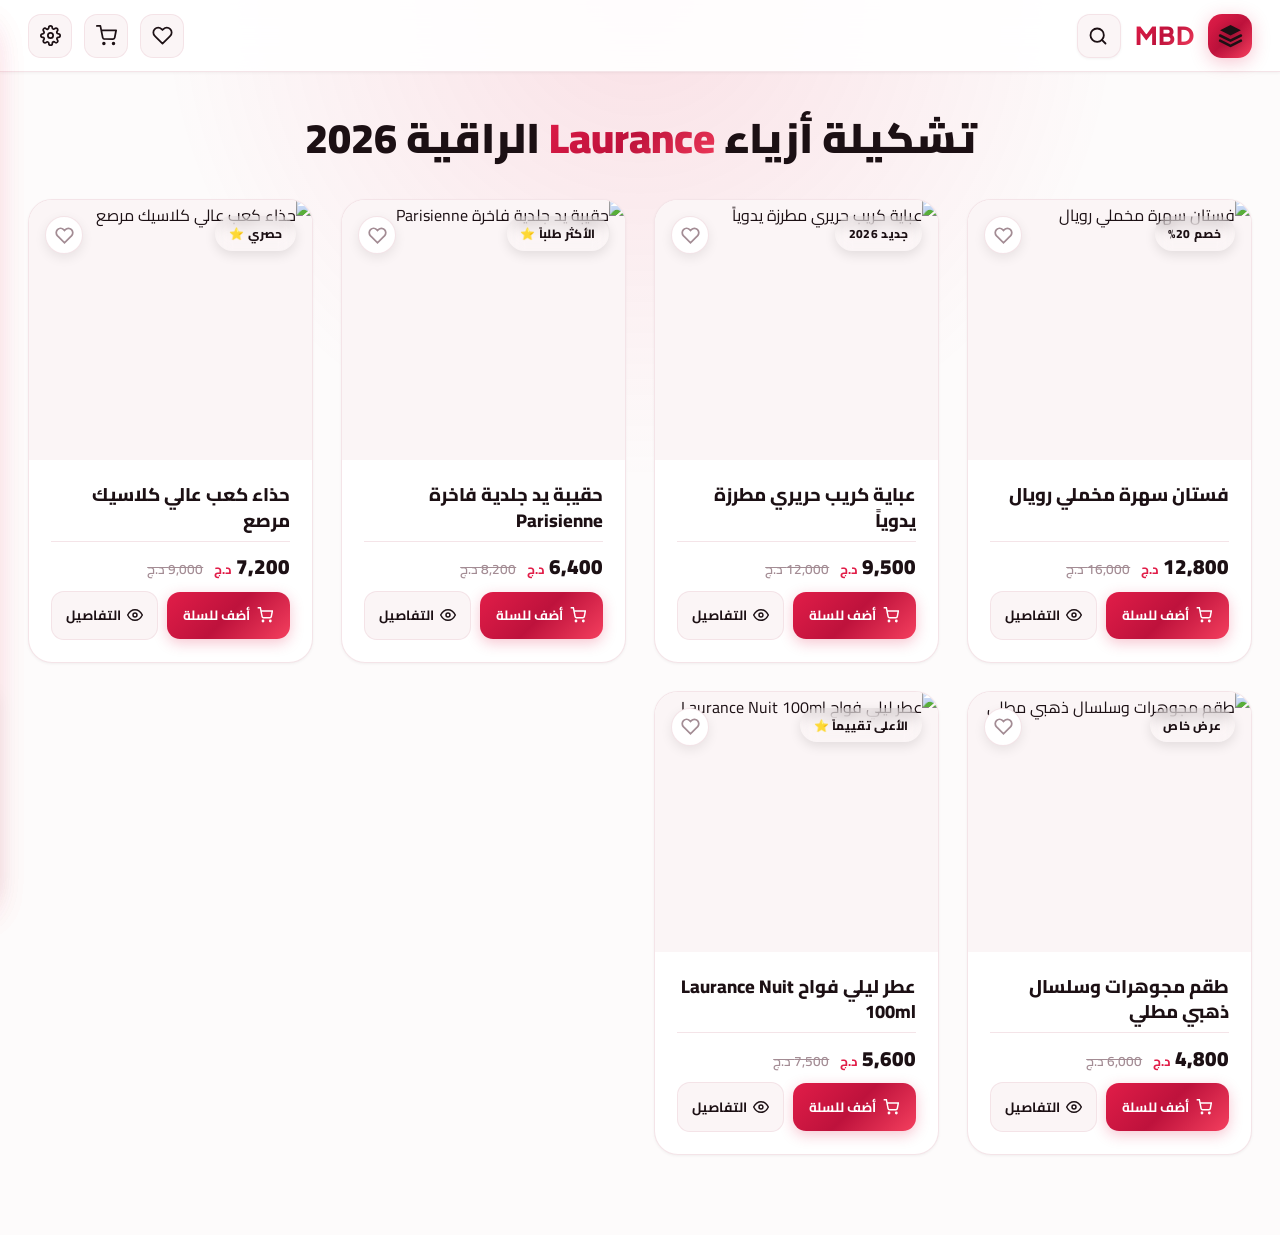
==== commit 825e5b17: "feat: Add KYVRO Streetwear store and product deep linking to all stores" ====
--- a/demo-store/index.html
+++ b/demo-store/index.html
@@ -1548,6 +1548,39 @@
             border-color: rgba(239, 68, 68, 0.4);
         }
 
+        .modal-share-btn {
+            width: 50px;
+            height: 50px;
+            border-radius: 14px;
+            background: var(--bg-elevated);
+            border: 1.5px solid var(--border-color);
+            color: var(--text-muted);
+            display: grid;
+            place-items: center;
+            cursor: pointer;
+            transition: all 0.25s cubic-bezier(0.34, 1.56, 0.64, 1);
+            flex-shrink: 0;
+        }
+
+        .modal-share-btn:hover {
+            border-color: var(--accent-color);
+            color: var(--accent-color);
+            transform: translateY(-2px);
+        }
+
+        .modal-share-btn.copied {
+            background: rgba(16, 185, 129, 0.15);
+            border-color: #10b981;
+            color: #10b981;
+            transform: scale(1.05);
+        }
+
+        [data-theme="dark"] .modal-share-btn.copied {
+            background: rgba(52, 211, 153, 0.2);
+            border-color: rgba(52, 211, 153, 0.5);
+            color: #34d399;
+        }
+
         /* ==================== نافذة الشراء الفوري الزجاجية (Quick Buy Glassmorphism Modal) ==================== */
         .quick-buy-overlay {
             position: fixed;
@@ -2679,13 +2712,19 @@
             .modal-buy-fav-row {
                 display: flex;
                 align-items: center;
-                gap: 0.65rem;
+                gap: 0.55rem;
                 width: 100%;
             }
 
             .modal-buy-now-btn {
                 flex: 1;
                 width: auto;
+            }
+
+            .modal-fav-btn,
+            .modal-share-btn {
+                width: 46px;
+                height: 46px;
             }
 
             .quick-buy-modal {
@@ -3252,6 +3291,9 @@
                                 <button type="button" class="modal-fav-btn" id="modalFavBtn" title="إضافة للمفضلة">
                                     <svg width="20" height="20" viewBox="0 0 24 24" fill="none" stroke="currentColor" stroke-width="2.2"><path d="M20.84 4.61a5.5 5.5 0 0 0-7.78 0L12 5.67l-1.06-1.06a5.5 5.5 0 0 0-7.78 7.78l1.06 1.06L12 21.23l7.78-7.78 1.06-1.06a5.5 5.5 0 0 0 0-7.78z"></path></svg>
                                 </button>
+                                <button type="button" class="modal-share-btn" id="modalShareBtn" title="نسخ رابط المنتج">
+                                    <svg width="20" height="20" viewBox="0 0 24 24" fill="none" stroke="currentColor" stroke-width="2.2" stroke-linecap="round" stroke-linejoin="round"><path d="M10 13a5 5 0 0 0 7.54.54l3-3a5 5 0 0 0-7.07-7.07l-1.72 1.71"></path><path d="M14 11a5 5 0 0 0-7.54-.54l-3 3a5 5 0 0 0 7.07 7.07l1.71-1.71"></path></svg>
+                                </button>
                             </div>
                         </div>
 
@@ -3574,6 +3616,8 @@
                 btn_add_cart: "أضف للسلة",
                 btn_details: "التفاصيل",
                 btn_quick_buy: "الشراء الفوري ⚡",
+                btn_share_product: "نسخ رابط المنتج",
+                toast_link_copied: "تم نسخ رابط المنتج بنجاح! 📋",
                 modal_in_stock: "متوفر في المخزون (شحن فوري)",
                 modal_desc_heading: "وصف المنتج",
                 modal_specs_heading: "أبرز المواصفات والمميزات",
@@ -3672,6 +3716,8 @@
                 btn_add_cart: "Ajouter au panier",
                 btn_details: "Détails",
                 btn_quick_buy: "Achat Rapide ⚡",
+                btn_share_product: "Copier le lien du produit",
+                toast_link_copied: "Lien du produit copié avec succès ! 📋",
                 modal_in_stock: "En stock (Expédition immédiate)",
                 modal_desc_heading: "Description du produit",
                 modal_specs_heading: "Caractéristiques principales",
@@ -3770,6 +3816,8 @@
                 btn_add_cart: "Add to Cart",
                 btn_details: "Details",
                 btn_quick_buy: "Quick Buy ⚡",
+                btn_share_product: "Copy product link",
+                toast_link_copied: "Product link copied successfully! 📋",
                 modal_in_stock: "In Stock (Instant Dispatch)",
                 modal_desc_heading: "Product Description",
                 modal_specs_heading: "Key Specifications",
@@ -3917,6 +3965,12 @@
             if (cartNavBtn && t.nav_tooltip_cart) cartNavBtn.setAttribute('data-tooltip', t.nav_tooltip_cart);
             if (settingsNavBtn && t.nav_tooltip_settings) settingsNavBtn.setAttribute('data-tooltip', t.nav_tooltip_settings);
             if (searchToggleBtn && t.nav_tooltip_search) searchToggleBtn.setAttribute('data-tooltip', t.nav_tooltip_search);
+
+            // تلميحات أزرار نافذة المنتج
+            const modalFavBtn = document.getElementById('modalFavBtn');
+            const modalShareBtn = document.getElementById('modalShareBtn');
+            if (modalFavBtn && t.btn_modal_fav) modalFavBtn.setAttribute('title', t.btn_modal_fav);
+            if (modalShareBtn && t.btn_share_product) modalShareBtn.setAttribute('title', t.btn_share_product);
 
             // نصوص زر العملة في قائمة الإعدادات
             const currDzdSymbolEl = document.querySelector('#currDzdBtn .curr-symbol');
@@ -4584,6 +4638,7 @@
         const modalAddToCartBtn = document.getElementById('modalAddToCartBtn');
         const modalBuyNowBtn = document.getElementById('modalBuyNowBtn');
         const modalFavBtn = document.getElementById('modalFavBtn');
+        const modalShareBtn = document.getElementById('modalShareBtn');
 
         let currentModalProductId = null;
         let currentModalQty = 1;
@@ -4643,6 +4698,10 @@
                     <span>${spec}</span>
                 </li>
             `).join('');
+
+            if (modalShareBtn) {
+                modalShareBtn.title = (translations[lang] || translations.ar).btn_share_product || "نسخ رابط المنتج";
+            }
         }
 
         // دالة فتح نافذة تفاصيل المنتج
@@ -5394,6 +5453,13 @@
             }
         });
 
+        // زر نسخ رابط المنتج من داخل النافذة
+        if (modalShareBtn) {
+            modalShareBtn.addEventListener('click', () => {
+                copyProductLink(currentModalProductId);
+            });
+        }
+
         // أحداث إغلاق النافذة
         closeProductModalBtn.addEventListener('click', closeProductModal);
         productModalOverlay.addEventListener('click', (e) => {
@@ -5708,11 +5774,86 @@
             }, 2500);
         }
 
+        // ==================== ميزة نسخ رابط المنتج والرابط المباشر (Deep Linking) ====================
+        function copyProductLink(productId) {
+            const id = productId || currentModalProductId;
+            if (!id) return;
+
+            // توليد الرابط المباشر للمنتج باستخدام query parameter '?product=id'
+            const url = new URL(window.location.href);
+            url.searchParams.set('product', id);
+            url.hash = '';
+            const finalUrl = url.toString();
+
+            function onCopySuccess() {
+                if (modalShareBtn) {
+                    modalShareBtn.classList.add('copied');
+                    const origHtml = modalShareBtn.innerHTML;
+                    modalShareBtn.innerHTML = `<svg width="20" height="20" viewBox="0 0 24 24" fill="none" stroke="currentColor" stroke-width="2.5" stroke-linecap="round" stroke-linejoin="round"><polyline points="20 6 9 17 4 12"></polyline></svg>`;
+                    setTimeout(() => {
+                        modalShareBtn.classList.remove('copied');
+                        modalShareBtn.innerHTML = origHtml;
+                    }, 1800);
+                }
+                const t = translations[currentLanguage] || translations.ar;
+                showToast(t.toast_link_copied || "تم نسخ رابط المنتج بنجاح! 📋");
+            }
+
+            if (navigator.clipboard && window.isSecureContext) {
+                navigator.clipboard.writeText(finalUrl).then(onCopySuccess).catch(() => fallbackCopy(finalUrl, onCopySuccess));
+            } else {
+                fallbackCopy(finalUrl, onCopySuccess);
+            }
+        }
+
+        function fallbackCopy(text, cb) {
+            const ta = document.createElement("textarea");
+            ta.value = text;
+            ta.style.position = "fixed";
+            ta.style.left = "-9999px";
+            ta.style.top = "-9999px";
+            document.body.appendChild(ta);
+            ta.focus();
+            ta.select();
+            try {
+                document.execCommand('copy');
+                if (cb) cb();
+            } catch (e) {
+                console.error("Fallback copy error", e);
+            }
+            document.body.removeChild(ta);
+        }
+
+        function checkDeepLinkProduct() {
+            try {
+                const params = new URLSearchParams(window.location.search);
+                let pId = params.get('product');
+                if (!pId && window.location.hash.startsWith('#product-')) {
+                    pId = window.location.hash.replace('#product-', '');
+                }
+                if (pId) {
+                    const productId = parseInt(pId);
+                    if (!isNaN(productId)) {
+                        setTimeout(() => {
+                            const card = document.getElementById(`product-${productId}`);
+                            if (card) {
+                                card.scrollIntoView({ behavior: 'smooth', block: 'center' });
+                            }
+                            openProductModal(productId);
+                        }, 400);
+                    }
+                }
+            } catch (err) {
+                console.error("Deep link error", err);
+            }
+        }
+
         // تشغيل التهيئة الأولية الكاملة للمتجر والإعدادات
         initTheme();
         selectLanguage(currentLanguage, true);
         selectCurrency(currentCurrency, true);
         updateAllPrices();
+        checkDeepLinkProduct();
     </script>
 </body>
 </html>
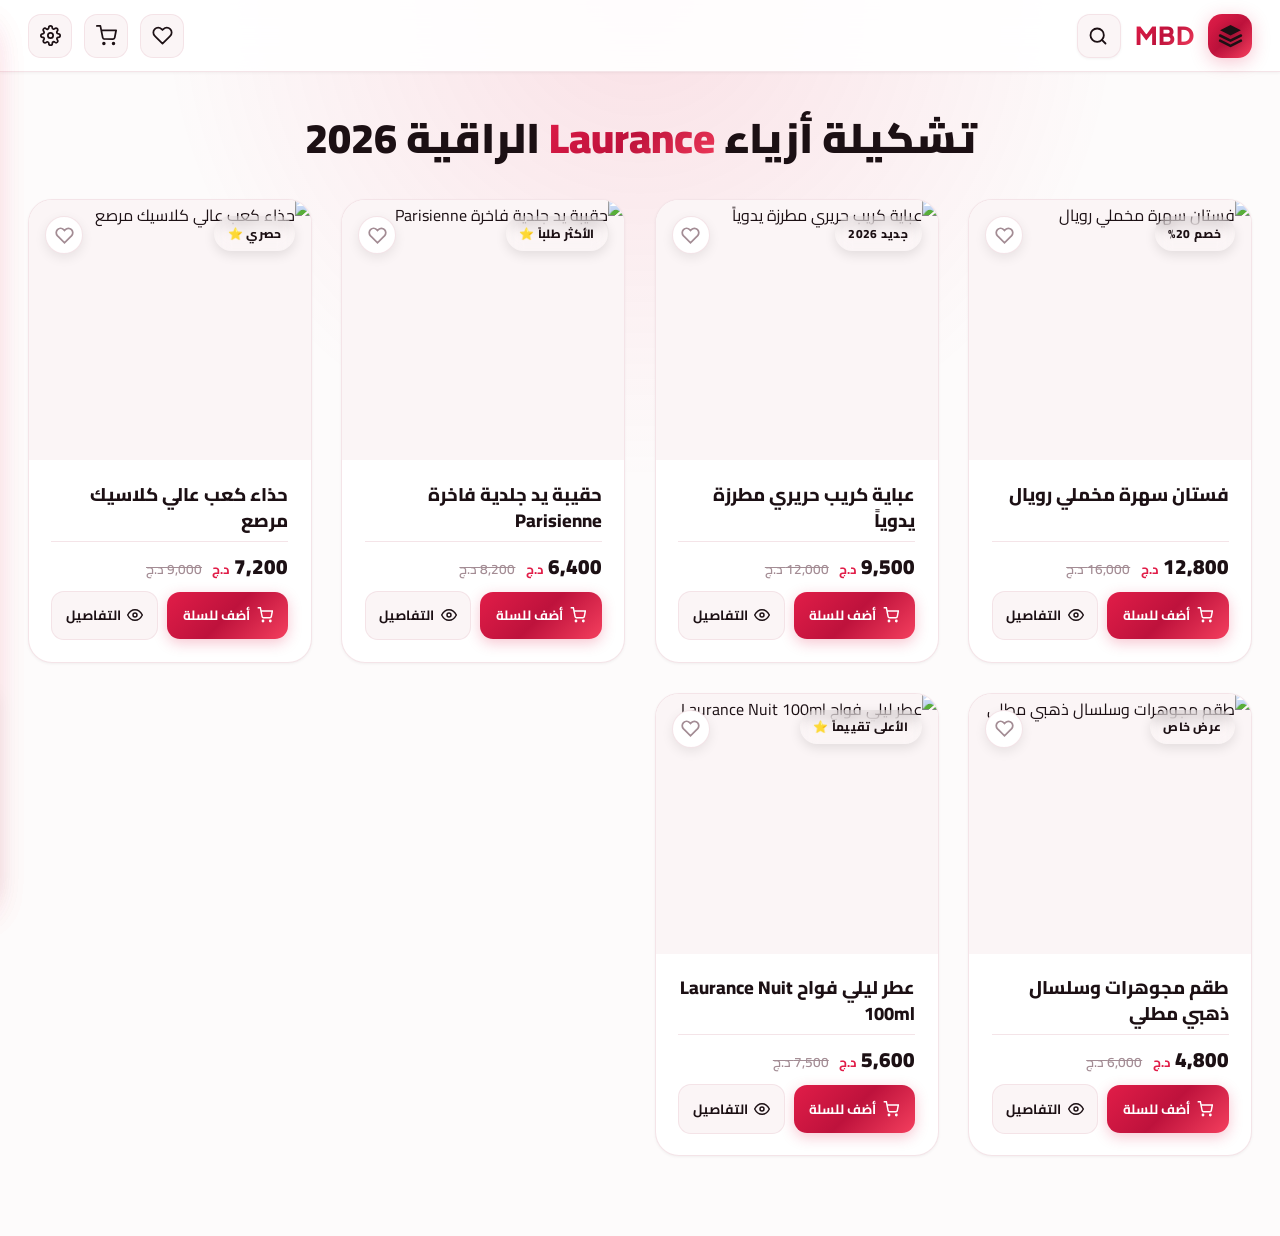
==== commit 91bdf15d: "feat: Single-column product showcase for mobile screens with progressive multi-column layout on wide" ====
--- a/demo-store/index.html
+++ b/demo-store/index.html
@@ -109,6 +109,11 @@
             background: transparent !important;
         }
 
+        html, body {
+            max-width: 100vw;
+            overflow-x: hidden;
+        }
+
         body {
             font-family: 'Cairo', system-ui, -apple-system, sans-serif;
             background-color: var(--bg-primary);
@@ -338,7 +343,8 @@
             display: grid;
             place-items: center;
             cursor: pointer;
-            margin-left: 0.45rem;
+            margin-inline-end: 0.45rem;
+            margin-inline-start: 0.25rem;
             flex-shrink: 0;
             opacity: 0;
             pointer-events: none;
@@ -756,27 +762,40 @@
         }
 
         /* ==================== شبكة بطاقات المنتجات (Products Grid) ==================== */
-        /* الوضع الأساسي (الشاشات الصغيرة / الهواتف): منتجين في كل سطر */
+        /* الوضع الأساسي (الشاشات الصغيرة / الهواتف): منتج واحد كامل في كل سطر لعرض فخم وتفاصيل واضحة */
         .products-grid {
             display: grid;
-            grid-template-columns: repeat(2, 1fr);
-            gap: 1rem;
+            grid-template-columns: 1fr;
+            gap: 1.5rem;
             margin-top: 2.2rem;
-        }
-
-        /* الشاشات المتوسطة (التابلت 680px وأكثر): 3 منتجات في الصف الواحد */
-        @media (min-width: 680px) {
+            max-width: 480px;
+            margin-inline: auto;
+        }
+
+        /* الشاشات اللوحية والمتوسطة (620px وأكثر): منتجين في الصف */
+        @media (min-width: 620px) {
+            .products-grid {
+                grid-template-columns: repeat(2, 1fr);
+                gap: 1.4rem;
+                max-width: 100%;
+            }
+        }
+
+        /* الشاشات المتوسطة والكبيرة (960px وأكثر): 3 منتجات في الصف */
+        @media (min-width: 960px) {
             .products-grid {
                 grid-template-columns: repeat(3, 1fr);
-                gap: 1.4rem;
-            }
-        }
-
-        /* الشاشات الكبيرة (أجهزة الحاسوب واللابتوب 1024px وأكثر): 4 منتجات في الصف الواحد */
-        @media (min-width: 1024px) {
+                gap: 1.65rem;
+                max-width: 100%;
+            }
+        }
+
+        /* الشاشات الكبيرة وأجهزة الحاسوب (1200px وأكثر): 4 منتجات في الصف */
+        @media (min-width: 1200px) {
             .products-grid {
                 grid-template-columns: repeat(4, 1fr);
-                gap: 1.75rem;
+                gap: 1.85rem;
+                max-width: 100%;
             }
         }
 
@@ -2555,13 +2574,87 @@
 
         /* تجاوب الشاشات الصغيرة */
         @media (max-width: 768px) {
+            .header-navbar {
+                overflow-x: clip;
+            }
+
             .navbar-container {
-                padding: 0.75rem 1rem;
-                gap: 0.75rem;
-            }
-
+                padding: 0.55rem 0.65rem;
+                gap: 0.35rem;
+                position: relative;
+            }
+
+            /* ملاءمة الشعار واسم البراند للشاشات الصغيرة حتى لو كان الاسم طويلاً */
+            .brand-group {
+                gap: 0.35rem;
+                min-width: 0;
+                flex-shrink: 1;
+            }
+
+            .brand-section {
+                gap: 0.42rem;
+                min-width: 0;
+            }
+
+            .brand-logo-wrapper {
+                width: 36px;
+                height: 36px;
+                border-radius: 10px;
+                flex-shrink: 0;
+            }
+
+            .brand-name {
+                font-size: clamp(1.05rem, 3.8vw, 1.25rem);
+                letter-spacing: 0.8px;
+                max-width: clamp(75px, 26vw, 135px);
+                white-space: nowrap;
+                overflow: hidden;
+                text-overflow: ellipsis;
+            }
+
+            /* أزرار الإجراءات المتناسقة على الهواتف */
+            .actions-group {
+                gap: 0.32rem;
+                flex-shrink: 0;
+            }
+
+            .icon-btn,
+            .search-icon-btn,
+            .expandable-search-wrapper {
+                width: 38px;
+                height: 38px;
+                border-radius: 11px;
+            }
+
+            .icon-btn svg,
+            .search-icon-btn svg {
+                width: 18px;
+                height: 18px;
+            }
+
+            .wishlist-badge,
+            .cart-badge {
+                min-width: 16px;
+                height: 16px;
+                font-size: 0.65rem;
+                top: -3px;
+                right: -3px;
+                padding: 0 3px;
+            }
+
+            /* شريط البحث عند فتحه على شاشات الموبايل يغطي الهيدر كطبقة عائمة متناسقة دون كسر العرض أو إزاحة الصفحة */
             .expandable-search-wrapper.expanded {
-                width: clamp(165px, calc(100vw - 230px), 270px);
+                position: absolute;
+                top: 50%;
+                transform: translateY(-50%);
+                right: 0.5rem;
+                left: 0.5rem;
+                width: auto !important;
+                max-width: calc(100% - 1rem);
+                height: 42px;
+                z-index: 50;
+                background: var(--bg-surface-solid);
+                box-shadow: 0 4px 25px rgba(0, 0, 0, 0.25);
             }
 
             .navbar-search-input {
@@ -2573,79 +2666,90 @@
             }
 
             .products-grid {
-                /* ضمان ظهور منتجين في كل سطر على الشاشات الصغيرة مع تباعد متناسق */
-                grid-template-columns: repeat(2, 1fr) !important;
-                gap: 0.75rem;
+                /* منتج واحد في كل سطر على الهواتف مع بطاقة فخمة ورحبة */
+                grid-template-columns: 1fr !important;
+                gap: 1.5rem;
+                max-width: 460px;
+                margin-inline: auto;
             }
 
             .store-main-container {
-                padding: 0 0.85rem;
-            }
-
-            /* ملاءمة أبعاد وتفاصيل البطاقة لتتسع منتجين بجانب بعض بأناقة */
+                padding: 0 1rem;
+            }
+
+            /* ملاءمة أبعاد وتفاصيل البطاقة لتتسع منتج واحد فخم بالسطر */
             .product-card {
-                border-radius: 18px;
+                border-radius: 20px;
             }
 
             .product-media-wrapper {
-                height: 165px;
+                aspect-ratio: 1 / 1;
+                height: auto;
             }
 
             .product-badge {
-                font-size: 0.65rem;
-                padding: 0.22rem 0.55rem;
-                top: 0.5rem;
-                right: 0.5rem;
+                font-size: 0.72rem;
+                padding: 0.28rem 0.65rem;
+                top: 0.75rem;
+                right: 0.75rem;
             }
 
             .wishlist-btn {
-                width: 32px;
-                height: 32px;
-                top: 0.5rem;
-                left: 0.5rem;
+                width: 36px;
+                height: 36px;
+                top: 0.75rem;
+                left: 0.75rem;
             }
 
             .wishlist-btn svg {
-                width: 15px;
-                height: 15px;
+                width: 17px;
+                height: 17px;
             }
 
             .product-body {
-                padding: 0.85rem 0.75rem;
+                padding: 1.15rem 1rem;
             }
 
             .product-title {
-                font-size: 0.88rem;
-                margin-bottom: 0.35rem;
+                font-size: 1.12rem;
+                margin-bottom: 0.45rem;
                 display: -webkit-box;
                 -webkit-line-clamp: 2;
                 -webkit-box-orient: vertical;
                 overflow: hidden;
-                line-height: 1.35;
+                line-height: 1.4;
             }
 
             .product-category {
-                font-size: 0.68rem;
+                font-size: 0.78rem;
             }
 
             .product-rating {
-                font-size: 0.72rem;
-                gap: 2px;
+                font-size: 0.78rem;
+                gap: 3px;
             }
 
             .rating-reviews {
-                display: none;
+                display: inline;
+                font-size: 0.75rem;
             }
 
             .product-description {
-                display: none; /* إخفاء الوصف المطول على الهواتف لتبقى البطاقتان متناسقتين في الارتفاع */
+                display: -webkit-box;
+                -webkit-line-clamp: 2;
+                -webkit-box-orient: vertical;
+                overflow: hidden;
+                font-size: 0.82rem;
+                color: var(--text-muted);
+                line-height: 1.45;
+                margin-bottom: 0.6rem;
             }
 
             .product-footer {
                 flex-direction: column;
                 align-items: stretch;
-                gap: 0.5rem;
-                padding-top: 0.5rem;
+                gap: 0.75rem;
+                padding-top: 0.65rem;
             }
 
             .price-box {
@@ -2655,32 +2759,50 @@
             }
 
             .price-current {
-                font-size: 1.05rem;
+                font-size: 1.25rem;
+                font-weight: 800;
             }
 
             .price-old {
-                font-size: 0.75rem;
+                font-size: 0.85rem;
             }
 
             .product-card-actions {
                 display: flex;
-                gap: 0.35rem;
+                flex-direction: row;
+                gap: 0.5rem;
                 width: 100%;
             }
 
-            .product-card-actions .add-to-cart-btn,
+            .product-card-actions .add-to-cart-btn {
+                flex: 1.25;
+                padding: 0.68rem 0.85rem;
+                font-size: 0.84rem;
+                font-weight: 700;
+                border-radius: 12px;
+                gap: 0.4rem;
+                justify-content: center;
+                box-sizing: border-box;
+                white-space: nowrap;
+            }
+
             .product-card-actions .details-btn {
-                width: auto;
-                padding: 0.52rem 0.25rem;
-                font-size: 0.72rem;
-                border-radius: 10px;
-                gap: 0.2rem;
+                flex: 0.75;
+                padding: 0.68rem 0.75rem;
+                font-size: 0.84rem;
+                font-weight: 700;
+                border-radius: 12px;
+                gap: 0.4rem;
+                justify-content: center;
+                box-sizing: border-box;
+                white-space: nowrap;
             }
 
             .product-card-actions .add-to-cart-btn svg,
             .product-card-actions .details-btn svg {
-                width: 13px;
-                height: 13px;
+                width: 15px;
+                height: 15px;
+                flex-shrink: 0;
             }
 
             /* تجاوب نافذة تفاصيل المنتج على الموبايل */
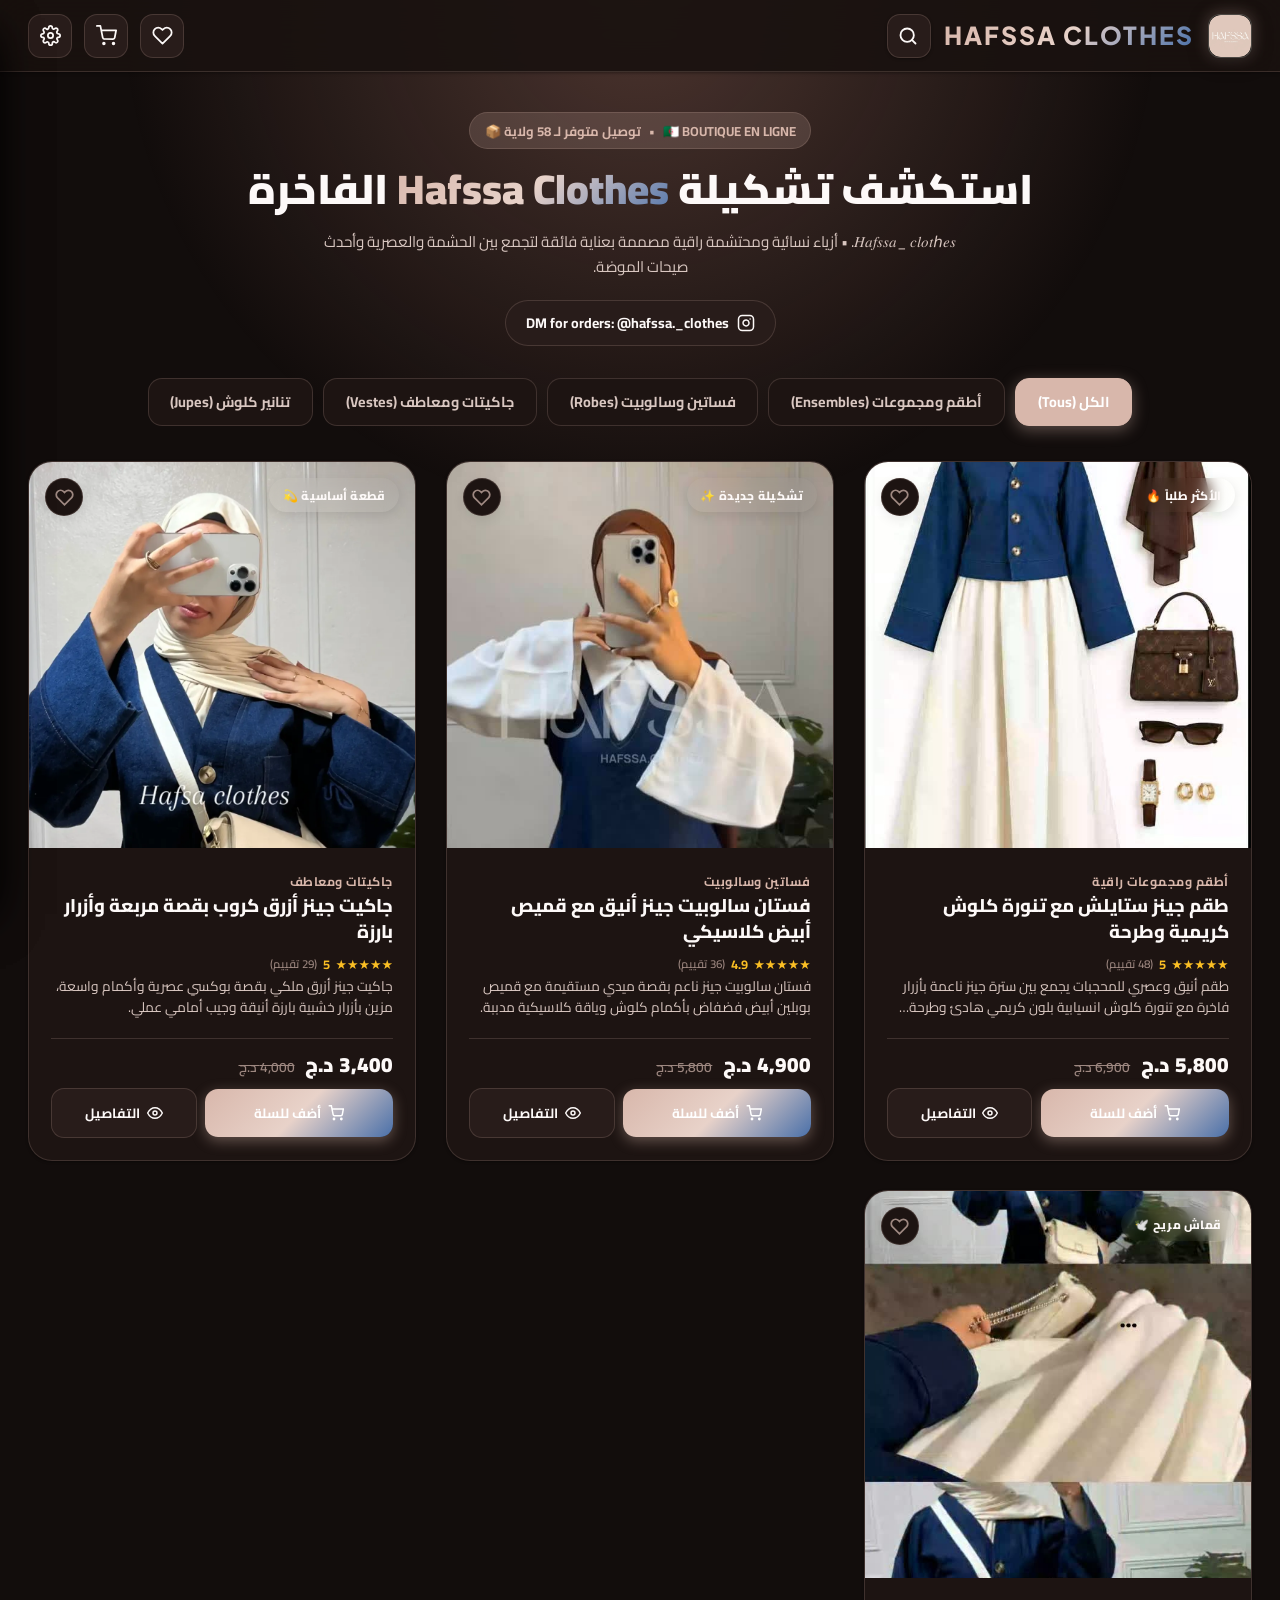
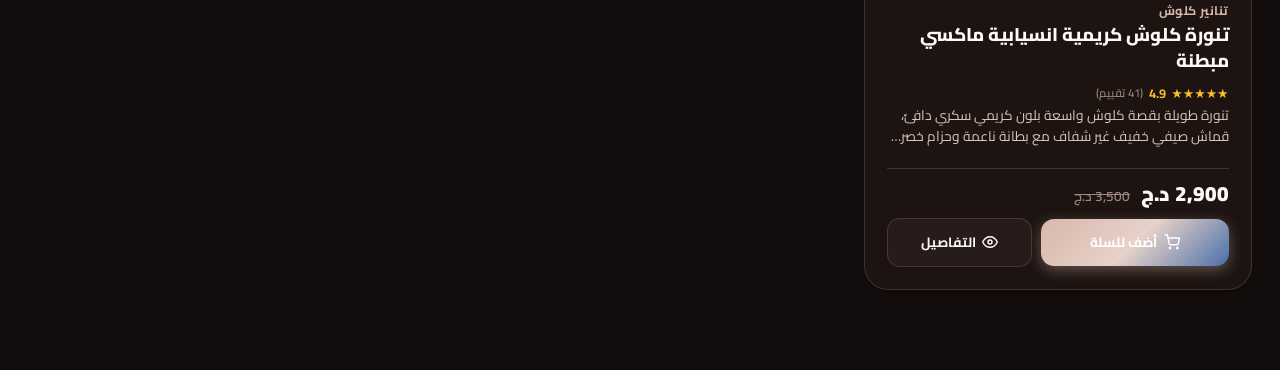
==== commit 591d547d: "feat: Rebrand demo-store to Hafssa Clothes with real outfits, nude blush palette, and 58 wilayas che" ====
--- a/demo-store/index.html
+++ b/demo-store/index.html
@@ -1,66 +1,67 @@
 <!DOCTYPE html>
-<html lang="ar" dir="rtl" data-theme="light">
+<html lang="ar" dir="rtl" data-theme="dark">
 <head>
     <meta charset="UTF-8">
     <meta name="viewport" content="width=device-width, initial-scale=1.0">
-    <title>بوتيك لورانس للأزياء الفاخرة | Laurance Boutique DZ</title>
+    <title>Hafssa Clothes ✨ | بوتيك الأزياء العصرية والمحتشمة DZ</title>
+    <link rel="icon" type="image/jpeg" href="logo.jpg">
     <!-- خطوط جوجل: Cairo و Plus Jakarta Sans -->
     <link rel="preconnect" href="https://fonts.googleapis.com">
     <link rel="preconnect" href="https://fonts.gstatic.com" crossorigin>
     <link href="https://fonts.googleapis.com/css2?family=Cairo:wght@400;500;600;700;800;900&family=Plus+Jakarta+Sans:wght@600;700;800&display=swap" rel="stylesheet">
     <style>
         :root {
-            /* نظام ألوان متجر لورانس - أزياء راقية (Rose Gold & Royal Berry) */
-            --bg-primary: #fdfbfb;
-            --bg-surface: rgba(255, 255, 255, 0.90);
-            --bg-surface-solid: #ffffff;
-            --bg-elevated: #fbf5f6;
-            --border-color: rgba(243, 226, 230, 0.9);
-            --border-highlight: rgba(225, 29, 72, 0.4);
-            --text-primary: #1c1014;
-            --text-secondary: #70555e;
-            --text-muted: #a38c94;
-            --accent-gradient: linear-gradient(135deg, #e11d48 0%, #be123c 50%, #f43f5e 100%);
-            --accent-color: #e11d48;
-            --accent-hover: #be123c;
-            --accent-glow: rgba(225, 29, 72, 0.25);
+            /* نظام ألوان Hafssa Clothes - أنثوي، نود روز بيج دافئ، مع لمسات أزرق دنيم وإسبريسو راقية */
+            --bg-primary: #FAF7F5;
+            --bg-surface: rgba(255, 255, 255, 0.94);
+            --bg-surface-solid: #FFFFFF;
+            --bg-elevated: #F4ECE8;
+            --border-color: rgba(216, 183, 171, 0.35);
+            --border-highlight: rgba(199, 137, 122, 0.70);
+            --text-primary: #1F1715;
+            --text-secondary: #634F48;
+            --text-muted: #947E76;
+            --accent-gradient: linear-gradient(135deg, #C7897A 0%, #D8B7AB 50%, #2B4C7E 100%);
+            --accent-color: #C7897A;
+            --accent-hover: #B57464;
+            --accent-glow: rgba(199, 137, 122, 0.28);
             --success-color: #10b981;
             --danger-color: #ef4444;
             --warning-color: #f59e0b;
-            --shadow-sm: 0 1px 3px rgba(0, 0, 0, 0.05);
-            --shadow-md: 0 10px 25px -5px rgba(225, 29, 72, 0.08), 0 8px 10px -6px rgba(0, 0, 0, 0.04);
-            --shadow-lg: 0 20px 35px -10px rgba(225, 29, 72, 0.14);
-            --ambient-glow: radial-gradient(circle at 50% 0%, rgba(225, 29, 72, 0.12) 0%, transparent 60%);
-            --search-kbd-bg: #f3e2e6;
-            --search-kbd-text: #70555e;
-            --badge-bg: rgba(225, 29, 72, 0.1);
+            --shadow-sm: 0 1px 3px rgba(31, 23, 21, 0.05);
+            --shadow-md: 0 10px 25px -5px rgba(199, 137, 122, 0.12), 0 8px 10px -6px rgba(0, 0, 0, 0.04);
+            --shadow-lg: 0 20px 35px -10px rgba(199, 137, 122, 0.22);
+            --ambient-glow: radial-gradient(circle at 50% 0%, rgba(216, 183, 171, 0.28) 0%, transparent 65%);
+            --search-kbd-bg: #EFE4E0;
+            --search-kbd-text: #634F48;
+            --badge-bg: rgba(199, 137, 122, 0.15);
         }
 
         [data-theme="dark"] {
-            /* نظام ألوان الوضع المظلم لمتجر لورانس */
-            --bg-primary: #12090d;
-            --bg-surface: rgba(28, 16, 22, 0.88);
-            --bg-surface-solid: #1e1117;
-            --bg-elevated: #291820;
-            --border-color: rgba(255, 255, 255, 0.08);
-            --border-highlight: rgba(251, 113, 133, 0.45);
-            --text-primary: #fdf2f4;
-            --text-secondary: #d1b5be;
-            --text-muted: #8a6e77;
-            --accent-gradient: linear-gradient(135deg, #fb7185 0%, #f43f5e 50%, #fda4af 100%);
-            --accent-color: #fb7185;
-            --accent-hover: #f43f5e;
-            --accent-glow: rgba(251, 113, 133, 0.35);
+            /* نظام ألوان الوضع المظلم لـ Hafssa Clothes - موكا نوير عميق مع بريق النود روز والذهب الوردي */
+            --bg-primary: #120D0C;
+            --bg-surface: rgba(25, 18, 16, 0.92);
+            --bg-surface-solid: #1D1412;
+            --bg-elevated: #281C1A;
+            --border-color: rgba(216, 183, 171, 0.18);
+            --border-highlight: rgba(216, 183, 171, 0.55);
+            --text-primary: #FDF9F8;
+            --text-secondary: #D9C7C1;
+            --text-muted: #9E8881;
+            --accent-gradient: linear-gradient(135deg, #D8B7AB 0%, #E8D2C9 50%, #4A70A9 100%);
+            --accent-color: #D8B7AB;
+            --accent-hover: #E8D2C9;
+            --accent-glow: rgba(216, 183, 171, 0.38);
             --success-color: #34d399;
             --danger-color: #f87171;
             --warning-color: #fbbf24;
-            --shadow-sm: 0 1px 3px rgba(0, 0, 0, 0.3);
-            --shadow-md: 0 12px 28px -5px rgba(0, 0, 0, 0.5);
-            --shadow-lg: 0 24px 45px -10px rgba(0, 0, 0, 0.7);
-            --ambient-glow: radial-gradient(circle at 50% 0%, rgba(251, 113, 133, 0.18) 0%, transparent 65%);
-            --search-kbd-bg: #291820;
-            --search-kbd-text: #d1b5be;
-            --badge-bg: rgba(251, 113, 133, 0.15);
+            --shadow-sm: 0 1px 3px rgba(0, 0, 0, 0.4);
+            --shadow-md: 0 12px 28px -5px rgba(0, 0, 0, 0.75);
+            --shadow-lg: 0 24px 45px -10px rgba(0, 0, 0, 0.95);
+            --ambient-glow: radial-gradient(circle at 50% 0%, rgba(199, 137, 122, 0.32) 0%, transparent 65%);
+            --search-kbd-bg: #281C1A;
+            --search-kbd-text: #D9C7C1;
+            --badge-bg: rgba(216, 183, 171, 0.18);
         }
 
         * {
@@ -177,22 +178,25 @@
             height: 44px;
             display: grid;
             place-items: center;
-            border-radius: 14px;
-            background: var(--accent-gradient);
-            box-shadow: 0 4px 18px var(--accent-glow);
-            transition: transform 0.3s cubic-bezier(0.34, 1.56, 0.64, 1), box-shadow 0.3s ease;
+            border-radius: 12px;
+            background: #000000;
+            border: 1px solid rgba(214, 204, 191, 0.35);
+            box-shadow: 0 4px 18px rgba(0, 0, 0, 0.5), 0 0 15px var(--accent-glow);
+            overflow: hidden;
+            transition: transform 0.3s cubic-bezier(0.34, 1.56, 0.64, 1), box-shadow 0.3s ease, border-color 0.3s ease;
         }
 
         .brand-section:hover .brand-logo-wrapper {
-            transform: scale(1.06) rotate(-3deg);
+            transform: scale(1.08);
             box-shadow: 0 8px 24px var(--accent-glow);
-        }
-
-        .brand-logo-svg {
-            width: 25px;
-            height: 25px;
-            fill: #ffffff;
-            filter: drop-shadow(0 2px 4px rgba(0,0,0,0.2));
+            border-color: var(--accent-color);
+        }
+
+        .brand-logo-img {
+            width: 100%;
+            height: 100%;
+            object-fit: cover;
+            display: block;
         }
 
         .brand-info {
@@ -205,7 +209,8 @@
             font-family: 'Plus Jakarta Sans', sans-serif;
             font-weight: 800;
             font-size: 1.55rem;
-            letter-spacing: 0.5px;
+            letter-spacing: 2px;
+            text-transform: uppercase;
             background: var(--accent-gradient);
             -webkit-background-clip: text;
             -webkit-text-fill-color: transparent;
@@ -772,37 +777,28 @@
             margin-inline: auto;
         }
 
-        /* الشاشات اللوحية والمتوسطة (620px وأكثر): منتجين في الصف */
+        /* الشاشات اللوحية والمتوسطة: منتجين في السطر */
         @media (min-width: 620px) {
             .products-grid {
                 grid-template-columns: repeat(2, 1fr);
-                gap: 1.4rem;
+                gap: 1.5rem;
                 max-width: 100%;
             }
         }
 
-        /* الشاشات المتوسطة والكبيرة (960px وأكثر): 3 منتجات في الصف */
-        @media (min-width: 960px) {
+        /* الشاشات الكبيرة والمكتبية: 3 منتجات في السطر */
+        @media (min-width: 980px) {
             .products-grid {
                 grid-template-columns: repeat(3, 1fr);
-                gap: 1.65rem;
-                max-width: 100%;
-            }
-        }
-
-        /* الشاشات الكبيرة وأجهزة الحاسوب (1200px وأكثر): 4 منتجات في الصف */
-        @media (min-width: 1200px) {
-            .products-grid {
-                grid-template-columns: repeat(4, 1fr);
                 gap: 1.85rem;
                 max-width: 100%;
             }
         }
 
-        /* الشاشات العريضة جداً (1440px وأكثر): 5 منتجات في الصف الواحد */
-        @media (min-width: 1440px) {
+        /* الشاشات فائقة العرض */
+        @media (min-width: 1380px) {
             .products-grid {
-                grid-template-columns: repeat(5, 1fr);
+                grid-template-columns: repeat(auto-fit, minmax(320px, 1fr));
                 gap: 2rem;
             }
         }
@@ -831,22 +827,28 @@
         .product-media-wrapper {
             position: relative;
             width: 100%;
-            height: 260px;
+            aspect-ratio: 1 / 1;
+            height: auto;
             background: var(--bg-elevated);
             overflow: hidden;
-            display: grid;
-            place-items: center;
-        }
-
+            display: flex;
+            align-items: center;
+            justify-content: center;
+        }
+
+        .product-img,
         .product-image {
             width: 100%;
             height: 100%;
             object-fit: cover;
-            transition: transform 0.5s cubic-bezier(0.4, 0, 0.2, 1);
-        }
-
+            object-position: center;
+            display: block;
+            transition: transform 0.4s cubic-bezier(0.4, 0, 0.2, 1);
+        }
+
+        .product-card:hover .product-img,
         .product-card:hover .product-image {
-            transform: scale(1.08);
+            transform: scale(1.04);
         }
 
         /* شارة المنتج (جديد، خصم، إلخ) */
@@ -1196,9 +1198,16 @@
 
         .product-modal-content {
             display: grid;
-            grid-template-columns: 1.05fr 1fr;
-            gap: 2.25rem;
-            padding: 2.25rem;
+            grid-template-columns: 1fr 1fr;
+            gap: 2.5rem;
+            padding: 2.25rem 2.25rem;
+        }
+
+        .modal-info-col {
+            display: flex;
+            flex-direction: column;
+            gap: 1.15rem;
+            padding: 0 0.5rem;
         }
 
         /* عمود المعرض والصور الكبيرة للتمعن */
@@ -1209,6 +1218,7 @@
         }
 
         .modal-main-image-wrapper {
+            position: relative;
             position: relative;
             width: 100%;
             height: 380px;
@@ -1217,13 +1227,20 @@
             overflow: hidden;
             border: 1.5px solid var(--border-color);
             box-shadow: var(--shadow-md);
+            cursor: pointer;
         }
 
         .modal-main-image {
             width: 100%;
             height: 100%;
             object-fit: cover;
+            object-position: center;
+            display: block;
             transition: transform 0.4s ease, opacity 0.25s ease;
+        }
+
+        .modal-main-image-wrapper:hover .modal-main-image {
+            transform: scale(1.03);
         }
 
         .modal-main-image:hover {
@@ -1423,6 +1440,67 @@
             flex-direction: column;
             gap: 0.85rem;
             margin-top: auto;
+        }
+
+        /* محدد المقاسات الأنيق في نافذة المنتج */
+        .modal-sizes-container {
+            display: flex;
+            flex-direction: column;
+            gap: 0.45rem;
+            margin-bottom: 0.85rem;
+        }
+
+        .modal-sizes-label {
+            font-size: 0.88rem;
+            font-weight: 700;
+            color: var(--text-muted);
+            display: flex;
+            align-items: center;
+            justify-content: space-between;
+        }
+
+        .modal-sizes-pills {
+            display: flex;
+            gap: 0.5rem;
+            flex-wrap: wrap;
+        }
+
+        .size-pill {
+            min-width: 44px;
+            height: 38px;
+            padding: 0 0.75rem;
+            border-radius: 10px;
+            border: 1.5px solid var(--border-color);
+            background: var(--bg-surface-solid);
+            color: var(--text-primary);
+            font-family: 'Plus Jakarta Sans', 'Cairo', sans-serif;
+            font-weight: 800;
+            font-size: 0.9rem;
+            cursor: pointer;
+            transition: all 0.2s cubic-bezier(0.4, 0, 0.2, 1);
+            display: inline-flex;
+            align-items: center;
+            justify-content: center;
+        }
+
+        .size-pill:hover {
+            border-color: var(--accent-color);
+            transform: translateY(-2px);
+        }
+
+        .size-pill.active {
+            background: var(--accent-color);
+            color: #ffffff;
+            border-color: var(--accent-color);
+            box-shadow: 0 4px 14px var(--accent-glow);
+            transform: scale(1.05);
+        }
+
+        [data-theme="dark"] .size-pill.active {
+            color: #060608;
+            background: #ffffff;
+            border-color: #ffffff;
+            box-shadow: 0 4px 16px rgba(255, 255, 255, 0.25);
         }
 
         .modal-quantity-row {
@@ -2806,20 +2884,28 @@
             }
 
             /* تجاوب نافذة تفاصيل المنتج على الموبايل */
+            .product-modal-overlay {
+                padding: 1.25rem 1rem;
+            }
+
             .product-modal-container {
                 max-width: 100%;
-                max-height: 94vh;
-                border-radius: 22px;
+                max-height: 92vh;
+                border-radius: 24px;
             }
 
             .product-modal-content {
                 grid-template-columns: 1fr;
-                gap: 1.25rem;
-                padding: 1.25rem 1rem;
+                gap: 1.5rem;
+                padding: 1.85rem 1.75rem 2.25rem 1.75rem; /* مسافة أمان مريحة جداً عن حواف النافذة */
+            }
+
+            .modal-info-col {
+                padding: 0;
             }
 
             .modal-main-image-wrapper {
-                height: 240px;
+                height: 280px;
             }
 
             .modal-thumb {
@@ -2868,7 +2954,8 @@
                 max-width: 100%;
             }
         }
-    </style>
+    
+        </style>
 </head>
 <body>
 
@@ -2876,20 +2963,15 @@
     <header class="header-navbar" id="mainHeader">
         <div class="navbar-container">
             
-            <!-- الشعار الوهمي واسم البراند MBD + زر البحث بجانبه -->
+            <!-- شعار براند Hafssa Clothes واسم المتجر + زر البحث بجانبه -->
             <div class="brand-group">
                 <a href="#" class="brand-section" id="brandLink">
                     <div class="brand-logo-wrapper">
-                        <!-- شعار وهمي هندسي حديث SVG -->
-                        <svg class="brand-logo-svg" viewBox="0 0 24 24">
-                            <path d="M12 2L2 7L12 12L22 7L12 2Z" fill="currentColor"/>
-                            <path d="M2 17L12 22L22 17" fill="none" stroke="currentColor" stroke-width="2.5" stroke-linecap="round" stroke-linejoin="round"/>
-                            <path d="M2 12L12 17L22 12" fill="none" stroke="currentColor" stroke-width="2.5" stroke-linecap="round" stroke-linejoin="round"/>
-                        </svg>
+                        <img src="logo.jpg" alt="Hafssa Clothes" class="brand-logo-img" style="border-radius: 12px;">
                     </div>
                     <div class="brand-info">
                         <div class="brand-name">
-                            MBD
+                            Hafssa Clothes
                         </div>
                     </div>
                 </a>
@@ -2912,7 +2994,7 @@
                         type="text" 
                         id="navbarSearchInput" 
                         class="navbar-search-input" 
-                        placeholder="ابحثي عن فساتين، عبايات، حقائب، عطور..." 
+                        placeholder="ابحثي عن أطقم، فساتين، تنانير، جاكيتات..." 
                         autocomplete="off"
                     >
                     <button 
@@ -2983,7 +3065,7 @@
                                 <svg viewBox="0 0 24 24" fill="none" stroke="currentColor" stroke-width="2"><circle cx="12" cy="12" r="3"></circle><path d="M19.4 15a1.65 1.65 0 0 0 .33 1.82l.06.06a2 2 0 0 1 0 2.83 2 2 0 0 1-2.83 0l-.06-.06a1.65 1.65 0 0 0-1.82-.33 1.65 1.65 0 0 0-1 1.51V21a2 2 0 0 1-2 2 2 2 0 0 1-2-2v-.09A1.65 1.65 0 0 0 9 19.4a1.65 1.65 0 0 0-1.82.33l-.06.06a2 2 0 0 1-2.83 0 2 2 0 0 1 0-2.83l.06-.06a1.65 1.65 0 0 0 .33-1.82 1.65 1.65 0 0 0-1.51-1H3a2 2 0 0 1-2-2 2 2 0 0 1 2-2h.09A1.65 1.65 0 0 0 4.6 9a1.65 1.65 0 0 0-.33-1.82l-.06-.06a2 2 0 0 1 0-2.83 2 2 0 0 1 2.83 0l.06.06a1.65 1.65 0 0 0 1.82.33H9a1.65 1.65 0 0 0 1-1.51V3a2 2 0 0 1 2-2 2 2 0 0 1 2 2v.09a1.65 1.65 0 0 0 1 1.51 1.65 1.65 0 0 0 1.82-.33l.06-.06a2 2 0 0 1 2.83 0 2 2 0 0 1 0 2.83l-.06.06a1.65 1.65 0 0 0-.33 1.82V9a1.65 1.65 0 0 0 1.51 1H21a2 2 0 0 1 2 2 2 2 0 0 1-2 2h-.09a1.65 1.65 0 0 0-1.51 1z"></path></svg>
                                 <span data-i18n="settings_title">إعدادات المتجر</span>
                             </div>
-                            <span class="settings-badge">Laurance</span>
+                            <span class="settings-badge">Hafssa Clothes</span>
                         </div>
 
                         <!-- قسم المظهر (الوضع المظلم / المضيء) داخل الإعدادات -->
@@ -3047,53 +3129,67 @@
         
         <!-- الترويسة الرئيسية للمتجر -->
         <section class="store-header">
+            <div style="display: inline-flex; align-items: center; gap: 0.5rem; background: var(--badge-bg); border: 1px solid var(--border-color); padding: 0.35rem 0.9rem; border-radius: 9999px; font-size: 0.82rem; font-weight: 700; color: var(--accent-color); margin-bottom: 0.85rem;">
+                <span>🇩🇿 BOUTIQUE EN LIGNE</span>
+                <span>•</span>
+                <span>توصيل متوفر لـ 58 ولاية 📦</span>
+            </div>
             <h1 class="store-title">
-                تشكيلة أزياء <span>Laurance</span> الراقية 2026
+                تشكيلة <span>Hafssa Clothes</span> العصرية 2026
             </h1>
+            <p style="max-width: 650px; margin: 0.75rem auto 1.25rem; font-size: 0.95rem; color: var(--text-secondary); line-height: 1.7;">
+                𝐻𝑎𝑓𝑠𝑠𝑎_ 𝑐𝑙𝑜𝑡ℎ𝑒𝑠. • أزياء نسائية ومحتشمة راقية مصممة بعناية فائقة لتجمع بين الحشمة والعصرية وأحدث صيحات الموضة.
+            </p>
+            <div style="display: flex; gap: 0.75rem; justify-content: center; flex-wrap: wrap; margin-bottom: 0.5rem;">
+                <a href="https://instagram.com/hafssa._clothes" target="_blank" style="display: inline-flex; align-items: center; gap: 0.5rem; padding: 0.55rem 1.25rem; border-radius: 9999px; background: var(--bg-elevated); border: 1px solid var(--border-color); color: var(--text-primary); text-decoration: none; font-size: 0.88rem; font-weight: 700; transition: all 0.25s ease;">
+                    <svg width="18" height="18" viewBox="0 0 24 24" fill="none" stroke="currentColor" stroke-width="2" stroke-linecap="round" stroke-linejoin="round"><rect x="2" y="2" width="20" height="20" rx="5" ry="5"></rect><path d="M16 11.37A4 4 0 1 1 12.63 8 4 4 0 0 1 16 11.37z"></path><line x1="17.5" y1="6.5" x2="17.51" y2="6.5"></line></svg>
+                    <span>DM for orders: @hafssa._clothes</span>
+                </a>
+            </div>
         </section>
+
+        <!-- تصنيفات المنتجات التفاعلية -->
+        <div class="category-tabs" role="tablist">
+            <button type="button" class="category-tab active" onclick="filterCategory('all', this)" role="tab">الكل (Tous)</button>
+            <button type="button" class="category-tab" onclick="filterCategory('sets', this)" role="tab">أطقم ومجموعات (Ensembles)</button>
+            <button type="button" class="category-tab" onclick="filterCategory('dresses', this)" role="tab">فساتين وسالوبيت (Robes)</button>
+            <button type="button" class="category-tab" onclick="filterCategory('vestes', this)" role="tab">جاكيتات ومعاطف (Vestes)</button>
+            <button type="button" class="category-tab" onclick="filterCategory('jupes', this)" role="tab">تنانير كلوش (Jupes)</button>
+        </div>
+
 
         <!-- ==================== شبكة بطاقات المنتجات ==================== -->
         <section class="products-grid" id="productsGrid">
 
-            <!-- بطاقة المنتج 1 -->
-            <article class="product-card" data-category="dresses" id="product-1" onclick="openProductModal(1)">
-                <div class="product-media-wrapper">
-                    <span class="product-badge">خصم 20%</span>
-                    <button class="wishlist-btn" onclick="event.stopPropagation(); toggleWishlist(1, 'فستان سهرة مخملي رويال', 12800, 'https://images.unsplash.com/photo-1595777457583-95e059d581b8?auto=format&fit=crop&w=1200&q=85', this)" title="إضافة للمفضلة">
+            <!-- بطاقة المنتج 1: طقم جينز ستايلش مع تنورة كلوش كريمية وطرحة -->
+            <article class="product-card" id="product-1" data-category="sets">
+                <div class="product-media-wrapper" onclick="openProductModal(1)">
+                    <span class="product-badge">الأكثر طلباً 🔥</span>
+                    <button type="button" class="wishlist-btn" onclick="event.stopPropagation(); toggleWishlist(1, 'طقم جينز ستايلش مع تنورة كلوش كريمية وطرحة', 5800, 'p1.jpg', this)" title="إضافة للمفضلة" aria-label="إضافة للمفضلة">
                         <svg viewBox="0 0 24 24" fill="none" stroke="currentColor"><path d="M20.84 4.61a5.5 5.5 0 0 0-7.78 0L12 5.67l-1.06-1.06a5.5 5.5 0 0 0-7.78 7.78l1.06 1.06L12 21.23l7.78-7.78 1.06-1.06a5.5 5.5 0 0 0 0-7.78z"></path></svg>
                     </button>
-                    <img 
-                        src="https://images.unsplash.com/photo-1595777457583-95e059d581b8?auto=format&fit=crop&w=1200&q=85" 
-                        alt="فستان سهرة مخملي رويال" 
-                        class="product-image"
-                        loading="lazy"
-                    >
+                    <img src="p1.jpg" alt="طقم جينز ستايلش مع تنورة كلوش كريمية وطرحة" class="product-img" loading="lazy">
                 </div>
-
                 <div class="product-body">
-                    <h3 class="product-title">فستان سهرة مخملي رويال</h3>
-
+                    <div class="product-category">أطقم ومجموعات راقية</div>
+                    <h2 class="product-title" onclick="openProductModal(1)">طقم جينز ستايلش مع تنورة كلوش كريمية وطرحة</h2>
+                    <div class="product-rating">
+                        <span class="rating-stars">★★★★★</span>
+                        <span class="rating-score">5</span>
+                        <span class="rating-reviews">(48 تقييم)</span>
+                    </div>
+                    <p class="product-description">طقم أنيق وعصري للمحجبات يجمع بين سترة جينز ناعمة بأزرار فاخرة مع تنورة كلوش انسيابية بلون كريمي هادئ وطرحة شيفون متناسقة.</p>
                     <div class="product-footer">
                         <div class="price-box">
-                            <div class="price-current">
-                                <span>12,800</span>
-                                <span class="price-currency">د.ج</span>
-                            </div>
-                            <span class="price-old">16,000 د.ج</span>
+                            <span class="price-current" data-price="5800">5,800 د.ج</span>
+                            <span class="price-old" data-oldprice="6900">6,900 د.ج</span>
                         </div>
-
                         <div class="product-card-actions">
-                            <button 
-                                class="add-to-cart-btn" 
-                                onclick="event.stopPropagation(); addToCart(1, 'فستان سهرة مخملي رويال', 12800, 'https://images.unsplash.com/photo-1595777457583-95e059d581b8?auto=format&fit=crop&w=1200&q=85', this)"
-                            >
+                            <button type="button" class="add-to-cart-btn" onclick="event.stopPropagation(); addToCart(1, 'طقم جينز ستايلش مع تنورة كلوش كريمية وطرحة', 5800, 'p1.jpg', this)">
                                 <svg viewBox="0 0 24 24" fill="none" stroke="currentColor"><circle cx="9" cy="21" r="1"></circle><circle cx="20" cy="21" r="1"></circle><path d="M1 1h4l2.68 13.39a2 2 0 0 0 2 1.61h9.72a2 2 0 0 0 2-1.61L23 6H6"></path></svg>
                                 <span>أضف للسلة</span>
                             </button>
-                            <button 
-                                class="details-btn" 
-                                onclick="event.stopPropagation(); openProductModal(1)"
-                            >
+                            <button type="button" class="details-btn" onclick="openProductModal(1)">
                                 <svg viewBox="0 0 24 24" fill="none" stroke="currentColor"><path d="M1 12s4-8 11-8 11 8 11 8-4 8-11 8-11-8-11-8z"></path><circle cx="12" cy="12" r="3"></circle></svg>
                                 <span>التفاصيل</span>
                             </button>
@@ -3102,45 +3198,35 @@
                 </div>
             </article>
 
-            <!-- بطاقة المنتج 2 -->
-            <article class="product-card" data-category="abayas" id="product-2" onclick="openProductModal(2)">
-                <div class="product-media-wrapper">
-                    <span class="product-badge">جديد 2026</span>
-                    <button class="wishlist-btn" onclick="event.stopPropagation(); toggleWishlist(2, 'عباية كريب حريري مطرزة يدوياً', 9500, 'https://images.unsplash.com/photo-1585487000160-6ebcfceb0d03?auto=format&fit=crop&w=1200&q=85', this)" title="إضافة للمفضلة">
+            <!-- بطاقة المنتج 2: فستان سالوبيت جينز أنيق مع قميص أبيض كلاسيكي -->
+            <article class="product-card" id="product-2" data-category="dresses">
+                <div class="product-media-wrapper" onclick="openProductModal(2)">
+                    <span class="product-badge">تشكيلة جديدة ✨</span>
+                    <button type="button" class="wishlist-btn" onclick="event.stopPropagation(); toggleWishlist(2, 'فستان سالوبيت جينز أنيق مع قميص أبيض كلاسيكي', 4900, 'p2.jpg', this)" title="إضافة للمفضلة" aria-label="إضافة للمفضلة">
                         <svg viewBox="0 0 24 24" fill="none" stroke="currentColor"><path d="M20.84 4.61a5.5 5.5 0 0 0-7.78 0L12 5.67l-1.06-1.06a5.5 5.5 0 0 0-7.78 7.78l1.06 1.06L12 21.23l7.78-7.78 1.06-1.06a5.5 5.5 0 0 0 0-7.78z"></path></svg>
                     </button>
-                    <img 
-                        src="https://images.unsplash.com/photo-1585487000160-6ebcfceb0d03?auto=format&fit=crop&w=1200&q=85" 
-                        alt="عباية كريب حريري مطرزة يدوياً" 
-                        class="product-image"
-                        loading="lazy"
-                    >
+                    <img src="p2.jpg" alt="فستان سالوبيت جينز أنيق مع قميص أبيض كلاسيكي" class="product-img" loading="lazy">
                 </div>
-
                 <div class="product-body">
-                    <h3 class="product-title">عباية كريب حريري مطرزة يدوياً</h3>
-
+                    <div class="product-category">فساتين وسالوبيت</div>
+                    <h2 class="product-title" onclick="openProductModal(2)">فستان سالوبيت جينز أنيق مع قميص أبيض كلاسيكي</h2>
+                    <div class="product-rating">
+                        <span class="rating-stars">★★★★★</span>
+                        <span class="rating-score">4.9</span>
+                        <span class="rating-reviews">(36 تقييم)</span>
+                    </div>
+                    <p class="product-description">فستان سالوبيت جينز ناعم بقصة ميدي مستقيمة مع قميص بوبلين أبيض فضفاض بأكمام كلوش وياقة كلاسيكية مدببة.</p>
                     <div class="product-footer">
                         <div class="price-box">
-                            <div class="price-current">
-                                <span>9,500</span>
-                                <span class="price-currency">د.ج</span>
-                            </div>
-                            <span class="price-old">12,000 د.ج</span>
+                            <span class="price-current" data-price="4900">4,900 د.ج</span>
+                            <span class="price-old" data-oldprice="5800">5,800 د.ج</span>
                         </div>
-
                         <div class="product-card-actions">
-                            <button 
-                                class="add-to-cart-btn" 
-                                onclick="event.stopPropagation(); addToCart(2, 'عباية كريب حريري مطرزة يدوياً', 9500, 'https://images.unsplash.com/photo-1585487000160-6ebcfceb0d03?auto=format&fit=crop&w=1200&q=85', this)"
-                            >
+                            <button type="button" class="add-to-cart-btn" onclick="event.stopPropagation(); addToCart(2, 'فستان سالوبيت جينز أنيق مع قميص أبيض كلاسيكي', 4900, 'p2.jpg', this)">
                                 <svg viewBox="0 0 24 24" fill="none" stroke="currentColor"><circle cx="9" cy="21" r="1"></circle><circle cx="20" cy="21" r="1"></circle><path d="M1 1h4l2.68 13.39a2 2 0 0 0 2 1.61h9.72a2 2 0 0 0 2-1.61L23 6H6"></path></svg>
                                 <span>أضف للسلة</span>
                             </button>
-                            <button 
-                                class="details-btn" 
-                                onclick="event.stopPropagation(); openProductModal(2)"
-                            >
+                            <button type="button" class="details-btn" onclick="openProductModal(2)">
                                 <svg viewBox="0 0 24 24" fill="none" stroke="currentColor"><path d="M1 12s4-8 11-8 11 8 11 8-4 8-11 8-11-8-11-8z"></path><circle cx="12" cy="12" r="3"></circle></svg>
                                 <span>التفاصيل</span>
                             </button>
@@ -3149,45 +3235,35 @@
                 </div>
             </article>
 
-            <!-- بطاقة المنتج 3 -->
-            <article class="product-card" data-category="bags" id="product-3" onclick="openProductModal(3)">
-                <div class="product-media-wrapper">
-                    <span class="product-badge">الأكثر طلباً ⭐</span>
-                    <button class="wishlist-btn" onclick="event.stopPropagation(); toggleWishlist(3, 'حقيبة يد جلدية فاخرة Parisienne', 6400, 'https://images.unsplash.com/photo-1584917865442-de89df76afd3?auto=format&fit=crop&w=1200&q=85', this)" title="إضافة للمفضلة">
+            <!-- بطاقة المنتج 3: جاكيت جينز أزرق كروب بقصة مربعة وأزرار بارزة -->
+            <article class="product-card" id="product-3" data-category="vestes">
+                <div class="product-media-wrapper" onclick="openProductModal(3)">
+                    <span class="product-badge">قطعة أساسية 💫</span>
+                    <button type="button" class="wishlist-btn" onclick="event.stopPropagation(); toggleWishlist(3, 'جاكيت جينز أزرق كروب بقصة مربعة وأزرار بارزة', 3400, 'p3.webp', this)" title="إضافة للمفضلة" aria-label="إضافة للمفضلة">
                         <svg viewBox="0 0 24 24" fill="none" stroke="currentColor"><path d="M20.84 4.61a5.5 5.5 0 0 0-7.78 0L12 5.67l-1.06-1.06a5.5 5.5 0 0 0-7.78 7.78l1.06 1.06L12 21.23l7.78-7.78 1.06-1.06a5.5 5.5 0 0 0 0-7.78z"></path></svg>
                     </button>
-                    <img 
-                        src="https://images.unsplash.com/photo-1584917865442-de89df76afd3?auto=format&fit=crop&w=1200&q=85" 
-                        alt="حقيبة يد جلدية فاخرة Parisienne" 
-                        class="product-image"
-                        loading="lazy"
-                    >
+                    <img src="p3.webp" alt="جاكيت جينز أزرق كروب بقصة مربعة وأزرار بارزة" class="product-img" loading="lazy">
                 </div>
-
                 <div class="product-body">
-                    <h3 class="product-title">حقيبة يد جلدية فاخرة Parisienne</h3>
-
+                    <div class="product-category">جاكيتات ومعاطف</div>
+                    <h2 class="product-title" onclick="openProductModal(3)">جاكيت جينز أزرق كروب بقصة مربعة وأزرار بارزة</h2>
+                    <div class="product-rating">
+                        <span class="rating-stars">★★★★★</span>
+                        <span class="rating-score">5</span>
+                        <span class="rating-reviews">(29 تقييم)</span>
+                    </div>
+                    <p class="product-description">جاكيت جينز أزرق ملكي بقصة بوكسي عصرية وأكمام واسعة، مزين بأزرار خشبية بارزة أنيقة وجيب أمامي عملي.</p>
                     <div class="product-footer">
                         <div class="price-box">
-                            <div class="price-current">
-                                <span>6,400</span>
-                                <span class="price-currency">د.ج</span>
-                            </div>
-                            <span class="price-old">8,200 د.ج</span>
+                            <span class="price-current" data-price="3400">3,400 د.ج</span>
+                            <span class="price-old" data-oldprice="4000">4,000 د.ج</span>
                         </div>
-
                         <div class="product-card-actions">
-                            <button 
-                                class="add-to-cart-btn" 
-                                onclick="event.stopPropagation(); addToCart(3, 'حقيبة يد جلدية فاخرة Parisienne', 6400, 'https://images.unsplash.com/photo-1584917865442-de89df76afd3?auto=format&fit=crop&w=1200&q=85', this)"
-                            >
+                            <button type="button" class="add-to-cart-btn" onclick="event.stopPropagation(); addToCart(3, 'جاكيت جينز أزرق كروب بقصة مربعة وأزرار بارزة', 3400, 'p3.webp', this)">
                                 <svg viewBox="0 0 24 24" fill="none" stroke="currentColor"><circle cx="9" cy="21" r="1"></circle><circle cx="20" cy="21" r="1"></circle><path d="M1 1h4l2.68 13.39a2 2 0 0 0 2 1.61h9.72a2 2 0 0 0 2-1.61L23 6H6"></path></svg>
                                 <span>أضف للسلة</span>
                             </button>
-                            <button 
-                                class="details-btn" 
-                                onclick="event.stopPropagation(); openProductModal(3)"
-                            >
+                            <button type="button" class="details-btn" onclick="openProductModal(3)">
                                 <svg viewBox="0 0 24 24" fill="none" stroke="currentColor"><path d="M1 12s4-8 11-8 11 8 11 8-4 8-11 8-11-8-11-8z"></path><circle cx="12" cy="12" r="3"></circle></svg>
                                 <span>التفاصيل</span>
                             </button>
@@ -3196,139 +3272,35 @@
                 </div>
             </article>
 
-            <!-- بطاقة المنتج 4 -->
-            <article class="product-card" data-category="shoes" id="product-4" onclick="openProductModal(4)">
-                <div class="product-media-wrapper">
-                    <span class="product-badge">حصري ⭐</span>
-                    <button class="wishlist-btn" onclick="event.stopPropagation(); toggleWishlist(4, 'حذاء كعب عالي كلاسيك مرصع', 7200, 'https://images.unsplash.com/photo-1543163521-1bf539c55dd2?auto=format&fit=crop&w=1200&q=85', this)" title="إضافة للمفضلة">
+            <!-- بطاقة المنتج 4: تنورة كلوش كريمية انسيابية ماكسي مبطنة -->
+            <article class="product-card" id="product-4" data-category="jupes">
+                <div class="product-media-wrapper" onclick="openProductModal(4)">
+                    <span class="product-badge">قماش مريح 🕊️</span>
+                    <button type="button" class="wishlist-btn" onclick="event.stopPropagation(); toggleWishlist(4, 'تنورة كلوش كريمية انسيابية ماكسي مبطنة', 2900, 'p4.jpg', this)" title="إضافة للمفضلة" aria-label="إضافة للمفضلة">
                         <svg viewBox="0 0 24 24" fill="none" stroke="currentColor"><path d="M20.84 4.61a5.5 5.5 0 0 0-7.78 0L12 5.67l-1.06-1.06a5.5 5.5 0 0 0-7.78 7.78l1.06 1.06L12 21.23l7.78-7.78 1.06-1.06a5.5 5.5 0 0 0 0-7.78z"></path></svg>
                     </button>
-                    <img 
-                        src="https://images.unsplash.com/photo-1543163521-1bf539c55dd2?auto=format&fit=crop&w=1200&q=85" 
-                        alt="حذاء كعب عالي كلاسيك مرصع" 
-                        class="product-image"
-                        loading="lazy"
-                    >
+                    <img src="p4.jpg" alt="تنورة كلوش كريمية انسيابية ماكسي مبطنة" class="product-img" loading="lazy">
                 </div>
-
                 <div class="product-body">
-                    <h3 class="product-title">حذاء كعب عالي كلاسيك مرصع</h3>
-
+                    <div class="product-category">تنانير كلوش</div>
+                    <h2 class="product-title" onclick="openProductModal(4)">تنورة كلوش كريمية انسيابية ماكسي مبطنة</h2>
+                    <div class="product-rating">
+                        <span class="rating-stars">★★★★★</span>
+                        <span class="rating-score">4.9</span>
+                        <span class="rating-reviews">(41 تقييم)</span>
+                    </div>
+                    <p class="product-description">تنورة طويلة بقصة كلوش واسعة بلون كريمي سكري دافئ، قماش صيفي خفيف غير شفاف مع بطانة ناعمة وحزام خصر مطاطي مرن.</p>
                     <div class="product-footer">
                         <div class="price-box">
-                            <div class="price-current">
-                                <span>7,200</span>
-                                <span class="price-currency">د.ج</span>
-                            </div>
-                            <span class="price-old">9,000 د.ج</span>
+                            <span class="price-current" data-price="2900">2,900 د.ج</span>
+                            <span class="price-old" data-oldprice="3500">3,500 د.ج</span>
                         </div>
-
                         <div class="product-card-actions">
-                            <button 
-                                class="add-to-cart-btn" 
-                                onclick="event.stopPropagation(); addToCart(4, 'حذاء كعب عالي كلاسيك مرصع', 7200, 'https://images.unsplash.com/photo-1543163521-1bf539c55dd2?auto=format&fit=crop&w=1200&q=85', this)"
-                            >
+                            <button type="button" class="add-to-cart-btn" onclick="event.stopPropagation(); addToCart(4, 'تنورة كلوش كريمية انسيابية ماكسي مبطنة', 2900, 'p4.jpg', this)">
                                 <svg viewBox="0 0 24 24" fill="none" stroke="currentColor"><circle cx="9" cy="21" r="1"></circle><circle cx="20" cy="21" r="1"></circle><path d="M1 1h4l2.68 13.39a2 2 0 0 0 2 1.61h9.72a2 2 0 0 0 2-1.61L23 6H6"></path></svg>
                                 <span>أضف للسلة</span>
                             </button>
-                            <button 
-                                class="details-btn" 
-                                onclick="event.stopPropagation(); openProductModal(4)"
-                            >
-                                <svg viewBox="0 0 24 24" fill="none" stroke="currentColor"><path d="M1 12s4-8 11-8 11 8 11 8-4 8-11 8-11-8-11-8z"></path><circle cx="12" cy="12" r="3"></circle></svg>
-                                <span>التفاصيل</span>
-                            </button>
-                        </div>
-                    </div>
-                </div>
-            </article>
-
-            <!-- بطاقة المنتج 5 -->
-            <article class="product-card" data-category="accessories" id="product-5" onclick="openProductModal(5)">
-                <div class="product-media-wrapper">
-                    <span class="product-badge">عرض خاص</span>
-                    <button class="wishlist-btn" onclick="event.stopPropagation(); toggleWishlist(5, 'طقم مجوهرات وسلسال ذهبي مطلي', 4800, 'https://images.unsplash.com/photo-1599643478518-a784e5dc4c8f?auto=format&fit=crop&w=1200&q=85', this)" title="إضافة للمفضلة">
-                        <svg viewBox="0 0 24 24" fill="none" stroke="currentColor"><path d="M20.84 4.61a5.5 5.5 0 0 0-7.78 0L12 5.67l-1.06-1.06a5.5 5.5 0 0 0-7.78 7.78l1.06 1.06L12 21.23l7.78-7.78 1.06-1.06a5.5 5.5 0 0 0 0-7.78z"></path></svg>
-                    </button>
-                    <img 
-                        src="https://images.unsplash.com/photo-1599643478518-a784e5dc4c8f?auto=format&fit=crop&w=1200&q=85" 
-                        alt="طقم مجوهرات وسلسال ذهبي مطلي" 
-                        class="product-image"
-                        loading="lazy"
-                    >
-                </div>
-
-                <div class="product-body">
-                    <h3 class="product-title">طقم مجوهرات وسلسال ذهبي مطلي</h3>
-
-                    <div class="product-footer">
-                        <div class="price-box">
-                            <div class="price-current">
-                                <span>4,800</span>
-                                <span class="price-currency">د.ج</span>
-                            </div>
-                            <span class="price-old">6,000 د.ج</span>
-                        </div>
-
-                        <div class="product-card-actions">
-                            <button 
-                                class="add-to-cart-btn" 
-                                onclick="event.stopPropagation(); addToCart(5, 'طقم مجوهرات وسلسال ذهبي مطلي', 4800, 'https://images.unsplash.com/photo-1599643478518-a784e5dc4c8f?auto=format&fit=crop&w=1200&q=85', this)"
-                            >
-                                <svg viewBox="0 0 24 24" fill="none" stroke="currentColor"><circle cx="9" cy="21" r="1"></circle><circle cx="20" cy="21" r="1"></circle><path d="M1 1h4l2.68 13.39a2 2 0 0 0 2 1.61h9.72a2 2 0 0 0 2-1.61L23 6H6"></path></svg>
-                                <span>أضف للسلة</span>
-                            </button>
-                            <button 
-                                class="details-btn" 
-                                onclick="event.stopPropagation(); openProductModal(5)"
-                            >
-                                <svg viewBox="0 0 24 24" fill="none" stroke="currentColor"><path d="M1 12s4-8 11-8 11 8 11 8-4 8-11 8-11-8-11-8z"></path><circle cx="12" cy="12" r="3"></circle></svg>
-                                <span>التفاصيل</span>
-                            </button>
-                        </div>
-                    </div>
-                </div>
-            </article>
-
-            <!-- بطاقة المنتج 6 -->
-            <article class="product-card" data-category="perfumes" id="product-6" onclick="openProductModal(6)">
-                <div class="product-media-wrapper">
-                    <span class="product-badge">الأعلى تقييماً ⭐</span>
-                    <button class="wishlist-btn" onclick="event.stopPropagation(); toggleWishlist(6, 'عطر ليلي فواح Laurance Nuit 100ml', 5600, 'https://images.unsplash.com/photo-1592945403244-b3fbafd7f539?auto=format&fit=crop&w=1200&q=85', this)" title="إضافة للمفضلة">
-                        <svg viewBox="0 0 24 24" fill="none" stroke="currentColor"><path d="M20.84 4.61a5.5 5.5 0 0 0-7.78 0L12 5.67l-1.06-1.06a5.5 5.5 0 0 0-7.78 7.78l1.06 1.06L12 21.23l7.78-7.78 1.06-1.06a5.5 5.5 0 0 0 0-7.78z"></path></svg>
-                    </button>
-                    <img 
-                        src="https://images.unsplash.com/photo-1592945403244-b3fbafd7f539?auto=format&fit=crop&w=1200&q=85" 
-                        alt="عطر ليلي فواح Laurance Nuit 100ml" 
-                        class="product-image"
-                        loading="lazy"
-                    >
-                </div>
-
-                <div class="product-body">
-                    <h3 class="product-title">عطر ليلي فواح Laurance Nuit 100ml</h3>
-
-                    <div class="product-footer">
-                        <div class="price-box">
-                            <div class="price-current">
-                                <span>5,600</span>
-                                <span class="price-currency">د.ج</span>
-                            </div>
-                            <span class="price-old">7,500 د.ج</span>
-                        </div>
-
-                        <div class="product-card-actions">
-                            <button 
-                                class="add-to-cart-btn" 
-                                onclick="event.stopPropagation(); addToCart(6, 'عطر ليلي فواح Laurance Nuit 100ml', 5600, 'https://images.unsplash.com/photo-1592945403244-b3fbafd7f539?auto=format&fit=crop&w=1200&q=85', this)"
-                            >
-                                <svg viewBox="0 0 24 24" fill="none" stroke="currentColor"><circle cx="9" cy="21" r="1"></circle><circle cx="20" cy="21" r="1"></circle><path d="M1 1h4l2.68 13.39a2 2 0 0 0 2 1.61h9.72a2 2 0 0 0 2-1.61L23 6H6"></path></svg>
-                                <span>أضف للسلة</span>
-                            </button>
-                            <button 
-                                class="details-btn" 
-                                onclick="event.stopPropagation(); openProductModal(6)"
-                            >
+                            <button type="button" class="details-btn" onclick="openProductModal(4)">
                                 <svg viewBox="0 0 24 24" fill="none" stroke="currentColor"><path d="M1 12s4-8 11-8 11 8 11 8-4 8-11 8-11-8-11-8z"></path><circle cx="12" cy="12" r="3"></circle></svg>
                                 <span>التفاصيل</span>
                             </button>
@@ -3391,6 +3363,19 @@
                     </ul>
 
                     <div class="modal-actions-container">
+                        <div class="modal-sizes-container" id="modalSizesContainer">
+                            <div class="modal-sizes-label">
+                                <span data-i18n="modal_size_label">المقاس المتوفر:</span>
+                                <span style="font-size: 0.78rem; color: var(--success-color); font-weight: 800;">متوفر بالمخزون ✅</span>
+                            </div>
+                            <div class="modal-sizes-pills" id="modalSizesPills">
+                                <button type="button" class="size-pill" onclick="selectSize(this)">S</button>
+                                <button type="button" class="size-pill" onclick="selectSize(this)">M</button>
+                                <button type="button" class="size-pill active" onclick="selectSize(this)">L</button>
+                                <button type="button" class="size-pill" onclick="selectSize(this)">XL</button>
+                                <button type="button" class="size-pill" onclick="selectSize(this)">XXL</button>
+                            </div>
+                        </div>
                         <div class="modal-quantity-row">
                             <span data-i18n="modal_qty_label" style="font-size: 0.88rem; font-weight: 700; color: var(--text-muted);">الكمية:</span>
                             <div class="modal-qty-selector">
@@ -3627,7 +3612,7 @@
                 </div>
                 <h3 class="qb-success-title" data-i18n="qb_success_title">تم إرسال طلبك بنجاح!</h3>
                 <p class="qb-success-msg" data-i18n="qb_success_msg">
-                    سنتواصل معك قريباً على رقم هاتفك لتأكيد الشحن والتوصيل. شكراً لطلبك وثقتك ببوتيك لورانس!
+                    سنتواصل معك قريباً على رقم هاتفك لتأكيد الشحن والتوصيل. شكراً لطلبك وثقتك بمتجر Hafssa Clothes!
                 </p>
 
                 <div class="qb-success-receipt" id="qbSuccessReceipt">
@@ -3724,7 +3709,7 @@
         let cart = [];
 
         // ==================== نظام اللغات المتعددة (عربية / فرنسية / إنجليزية) ====================
-        let currentLanguage = localStorage.getItem('laurance-lang') || 'ar';
+        let currentLanguage = localStorage.getItem('archiveroom23-lang') || 'ar';
 
         const translations = {
             ar: {
@@ -3734,7 +3719,7 @@
                 settings_currency: "عملة الدفع",
                 theme_light: "مضيء",
                 theme_dark: "داكن",
-                search_placeholder: "ابحثي عن فساتين، عبايات، حقائب، عطور...",
+                search_placeholder: "ابحث عن منتج، سماعات، ساعات...",
                 btn_add_cart: "أضف للسلة",
                 btn_details: "التفاصيل",
                 btn_quick_buy: "الشراء الفوري ⚡",
@@ -3789,7 +3774,7 @@
                 qb_submit_btn: "تأكيد وإتمام الطلب",
                 qb_processing: "جاري تأكيد وتسجيل طلبك...",
                 qb_success_title: "تم إرسال طلبك بنجاح!",
-                qb_success_msg: "سنتواصل معك قريباً على رقم هاتفك لتأكيد الشحن والتوصيل. شكراً لطلبك وثقتك بمتجر MBD!",
+                qb_success_msg: "سنتواصل معك قريباً على رقم هاتفك لتأكيد الشحن والتوصيل. شكراً لطلبك وثقتك بمتجر Hafssa Clothes!",
                 qb_done_btn: "العودة للتسوق",
                 receipt_order_ref: "رقم الطلب:",
                 receipt_items: "المنتجات المطلوبة:",
@@ -3819,7 +3804,7 @@
                 toast_search_cleared: "تم مسح البحث",
                 toast_no_match: "لا توجد منتجات مطابقة لـ",
                 receipt_not_specified: "غير محدد",
-                doc_title: "بوتيك لورانس للأزياء الفاخرة | Laurance Boutique DZ",
+                doc_title: "متجر Hafssa Clothes الفاخر | متجرك الرقمي للأجهزة والتقنية",
                 nav_tooltip_fav: "المفضلة",
                 nav_tooltip_cart: "سلة التسوق",
                 nav_tooltip_settings: "الإعدادات",
@@ -3834,7 +3819,7 @@
                 settings_currency: "Devise de paiement",
                 theme_light: "Clair",
                 theme_dark: "Sombre",
-                search_placeholder: "Rechercher robes, abayas, sacs, parfums...",
+                search_placeholder: "Rechercher écouteurs, montres, chargeurs...",
                 btn_add_cart: "Ajouter au panier",
                 btn_details: "Détails",
                 btn_quick_buy: "Achat Rapide ⚡",
@@ -3889,7 +3874,7 @@
                 qb_submit_btn: "Confirmer la commande",
                 qb_processing: "Confirmation de votre commande en cours...",
                 qb_success_title: "Commande envoyée avec succès !",
-                qb_success_msg: "Nous vous contacterons rapidement par téléphone pour confirmer l'expédition. Merci de votre confiance en Laurance Boutique !",
+                qb_success_msg: "Nous vous contacterons rapidement par téléphone pour confirmer l'expédition. Merci de votre confiance en Hafssa Clothes Store !",
                 qb_done_btn: "Continuer mes achats",
                 receipt_order_ref: "N° de Commande :",
                 receipt_items: "Articles commandés :",
@@ -3919,7 +3904,7 @@
                 toast_search_cleared: "Recherche effacée",
                 toast_no_match: "Aucun produit correspondant à",
                 receipt_not_specified: "Non spécifié",
-                doc_title: "Laurance Boutique DZ | Mode & Haute Couture",
+                doc_title: "Hafssa Clothes Store | Votre boutique numérique de luxe",
                 nav_tooltip_fav: "Favoris",
                 nav_tooltip_cart: "Panier",
                 nav_tooltip_settings: "Paramètres",
@@ -3934,7 +3919,7 @@
                 settings_currency: "Payment Currency",
                 theme_light: "Light",
                 theme_dark: "Dark",
-                search_placeholder: "Search dresses, abayas, bags, perfumes...",
+                search_placeholder: "Search headphones, smartwatches, chargers...",
                 btn_add_cart: "Add to Cart",
                 btn_details: "Details",
                 btn_quick_buy: "Quick Buy ⚡",
@@ -3989,7 +3974,7 @@
                 qb_submit_btn: "Confirm Order",
                 qb_processing: "Confirming and registering your order...",
                 qb_success_title: "Order Submitted Successfully!",
-                qb_success_msg: "We will contact you shortly by phone to confirm shipping. Thank you for choosing Laurance Boutique!",
+                qb_success_msg: "We will contact you shortly by phone to confirm shipping. Thank you for choosing Hafssa Clothes Store!",
                 qb_done_btn: "Back to Shopping",
                 receipt_order_ref: "Order ID:",
                 receipt_items: "Ordered Items:",
@@ -4019,7 +4004,7 @@
                 toast_search_cleared: "Search cleared",
                 toast_no_match: "No products matching",
                 receipt_not_specified: "Not specified",
-                doc_title: "Laurance Boutique DZ | Luxury Fashion & Couture",
+                doc_title: "Hafssa Clothes Store | Your Luxury Digital Store",
                 nav_tooltip_fav: "Wishlist",
                 nav_tooltip_cart: "Shopping Cart",
                 nav_tooltip_settings: "Settings",
@@ -4031,7 +4016,7 @@
 
         function selectLanguage(lang, silent = false) {
             currentLanguage = lang;
-            localStorage.setItem('laurance-lang', lang);
+            localStorage.setItem('archiveroom23-lang', lang);
 
             const arBtn = document.getElementById('langArBtn');
             const frBtn = document.getElementById('langFrBtn');
@@ -4104,11 +4089,11 @@
             const storeTitleEl = document.querySelector('.store-title');
             if (storeTitleEl) {
                 if (lang === 'ar') {
-                    storeTitleEl.innerHTML = 'تشكيلة أزياء <span>Laurance</span> الراقية 2026';
+                    storeTitleEl.innerHTML = 'استكشف تشكيلة <span>Hafssa Clothes</span> الفاخرة';
                 } else if (lang === 'fr') {
-                    storeTitleEl.innerHTML = 'Collection Haute Couture <span>Laurance</span> 2026';
+                    storeTitleEl.innerHTML = 'Découvrez la Collection de Luxe <span>Hafssa Clothes</span>';
                 } else {
-                    storeTitleEl.innerHTML = '<span>Laurance</span> Luxury Fashion Collection 2026';
+                    storeTitleEl.innerHTML = 'Explore <span>Hafssa Clothes</span> Luxury Collection';
                 }
             }
 
@@ -4185,18 +4170,17 @@
 
         // ==================== نظام الوضع المظلم والمضيء المدمج داخل الإعدادات ====================
         function initTheme() {
-            const savedTheme = localStorage.getItem('laurance-theme');
+            const savedTheme = localStorage.getItem('archiveroom23-theme');
             if (savedTheme) {
                 setTheme(savedTheme);
             } else {
-                const prefersDark = window.matchMedia('(prefers-color-scheme: dark)').matches;
-                setTheme(prefersDark ? 'dark' : 'light');
+                setTheme('dark');
             }
         }
 
         function setTheme(theme) {
             htmlElement.setAttribute('data-theme', theme);
-            localStorage.setItem('laurance-theme', theme);
+            localStorage.setItem('archiveroom23-theme', theme);
             updateThemeSegmentedUI(theme);
         }
 
@@ -4216,7 +4200,7 @@
         }
 
         // ==================== نظام العملة المتعددة (دينار DZD / أورو EUR) ====================
-        let currentCurrency = localStorage.getItem('laurance-currency') || 'DZD';
+        let currentCurrency = localStorage.getItem('archiveroom23-currency') || 'DZD';
         const EUR_EXCHANGE_RATE = 240;
 
         function formatPrice(amountInDzd) {
@@ -4244,7 +4228,7 @@
 
         function selectCurrency(curr, silent = false) {
             currentCurrency = curr;
-            localStorage.setItem('laurance-currency', curr);
+            localStorage.setItem('archiveroom23-currency', curr);
 
             const dzdBtn = document.getElementById('currDzdBtn');
             const eurBtn = document.getElementById('currEurBtn');
@@ -4455,284 +4439,201 @@
         const productsData = [
     {
         "id": 1,
-        "name": "فستان سهرة مخملي رويال",
-        "nameFr": "Robe de Soirée Velours Royal",
-        "nameEn": "Royal Velvet Evening Gown",
-        "price": 12800,
-        "oldPrice": 16000,
-        "badge": "خصم 20%",
-        "badgeFr": "Remise 20%",
-        "badgeEn": "20% Off",
-        "category": "dresses",
-        "categoryName": "فساتين سهرة",
-        "categoryNameFr": "Robes de Soirée",
-        "categoryNameEn": "Evening Gowns",
-        "rating": 4.9,
-        "reviews": 86,
-        "desc": "فستان سهرة فاخر مصنوع من قماش المخمل التركي الملوكي ذو الملمس الحريري والقصة الملكية المحتشمة. يتميز بتفاصيل حياكة راقية تبرز الأناقة في المناسبات والأعراس الخاصة.",
-        "descFr": "Robe de soirée d'exception confectionnée en velours royal soyeux avec une coupe majestueuse. Finitions de haute couture pour briller lors de vos réceptions et mariages.",
-        "descEn": "Exquisite evening gown crafted from royal Turkish velvet with a regal silhouette. Haute-couture detailing designed to make a stunning statement at weddings and galas.",
+        "name": "طقم جينز ستايلش مع تنورة كلوش كريمية وطرحة",
+        "nameFr": "Ensemble Veste Denim & Jupe Évasée Crème",
+        "nameEn": "Denim Jacket & Flowing Cream Maxi Skirt Modest Set",
+        "category": "sets",
+        "categoryName": "أطقم ومجموعات",
+        "categoryNameFr": "Ensembles",
+        "categoryNameEn": "Matching Sets",
+        "price": 5800,
+        "oldPrice": 6900,
+        "rating": 5,
+        "reviews": 48,
+        "badge": "الأكثر طلباً 🔥",
+        "badgeFr": "Top Vente 🔥",
+        "badgeEn": "Best Seller 🔥",
+        "image": "p1.jpg",
+        "images": [
+            "p1.jpg",
+            "p1-2.webp",
+            "p1-3.webp",
+            "p1-4.jpg"
+        ],
+        "description": "طقم أنيق وعصري للمحجبات يجمع بين سترة جينز ناعمة بأزرار فاخرة مع تنورة كلوش انسيابية بلون كريمي هادئ وطرحة شيفون متناسقة. تصميم محتشم وفائق الجاذبية مناسب للجامعة، العمل، والخرجات الراقية.",
+        "descriptionFr": "Ensemble modeste et élégant composé d'une veste courte en jean premium avec boutons travaillés, d'une jupe évasée crème doublée et d'un voile assorti. Coupe parfaite pour un style chic et pudique au quotidien.",
+        "descriptionEn": "Sophisticated modest ensemble featuring a premium cropped denim jacket with accent buttons, a flowing cream A-line maxi skirt, and a matching chiffon scarf. Ideal for university, office, or casual outings.",
         "specs": [
-            "قماش مخمل أصلي مستورد ذو لمعة فاخرة وانسيابية تامة",
-            "قصة كلاسيكية أنيقة تناسب جميع المناسبات الرسمية والأفراح",
-            "متوفر بمقاسات متعددة من 38 إلى 46 مع إمكانية التعديل",
-            "خياطة دقيقة ومبطن بالكامل لراحة قصوى طوال السهرة",
-            "توصيل سريع لـ 58 ولاية مع المعاينة قبل الدفع عند الاستلام"
+            "خامة دنيم ناعمة مع كريب شيفون تركي فاخر",
+            "طقم كامل: جاكيت جينز + تنورة كلوش + طرحة",
+            "تنورة مبطنة بالكامل وغير شفافة بانسيابية واسعة",
+            "مقاس موحد مريح (Standard يلائم 38 إلى 44)",
+            "توصيل متوفر وسريع لكافة الـ 58 ولاية 🚚",
+            "الدفع بعد المعاينة عند الاستلام 📦"
         ],
         "specsFr": [
-            "Velours noble importé au tombé fluide et reflets soyeux",
-            "Coupe classique flatteuse adaptée à toutes vos grandes occasions",
-            "Disponible de la taille 38 à 46 avec ajustement personnalisé",
-            "Entièrement doublée pour un confort absolu tout au long de la soirée",
-            "Livraison express 58 wilayas avec inspection avant paiement"
+            "Tissu denim doux et crêpe mousseline haute qualité",
+            "Ensemble 3 pièces : Veste jean + Jupe + Voile",
+            "Jupe entièrement doublée, opaque et très fluide",
+            "Taille standard confortable (Convient du 38 au 44)",
+            "Livraison rapide disponible 58 wilayas 🚚",
+            "Paiement à la livraison après essayage 📦"
         ],
         "specsEn": [
-            "Imported premium velvet with silky fluid drape and subtle sheen",
-            "Elegant timeless silhouette suitable for galas, weddings and events",
-            "Available in sizes 38 through 46 with tailored fit",
-            "Fully lined interior ensuring supreme comfort all evening long",
-            "Fast 58 wilayas delivery with cash-on-delivery inspection"
-        ],
-        "images": [
-            "https://images.unsplash.com/photo-1595777457583-95e059d581b8?auto=format&fit=crop&w=1200&q=85",
-            "https://images.unsplash.com/photo-1566174053879-31528523f8ae?auto=format&fit=crop&w=1200&q=85",
-            "https://images.unsplash.com/photo-1572804013309-59a88b7e92f1?auto=format&fit=crop&w=1200&q=85",
-            "https://images.unsplash.com/photo-1515372039744-b8f02a3ae446?auto=format&fit=crop&w=1200&q=85"
+            "Soft premium denim paired with Turkish crepe chiffon",
+            "Complete 3-piece set: Denim jacket + Skirt + Scarf",
+            "Fully lined opaque maxi skirt with graceful drape",
+            "Comfortable standard free size (Fits EU 38-44)",
+            "Fast door-to-door delivery to all 58 wilayas 🚚",
+            "Cash on delivery upon inspection 📦"
         ]
     },
     {
         "id": 2,
-        "name": "عباية كريب حريري مطرزة يدوياً",
-        "nameFr": "Abaya en Crêpe de Soie Brodée",
-        "nameEn": "Hand-Embroidered Silk Crepe Abaya",
-        "price": 9500,
-        "oldPrice": 12000,
-        "badge": "جديد 2026",
-        "badgeFr": "Nouveau 2026",
-        "badgeEn": "New 2026",
-        "category": "abayas",
-        "categoryName": "عبايات راقية",
-        "categoryNameFr": "Abayas Haut de Gamme",
-        "categoryNameEn": "Luxury Abayas",
-        "rating": 5,
-        "reviews": 124,
-        "desc": "عباية خليجية عصرية منتقاة من أجود أقمشة الكريب الحريري البارد بتطريز يدوي متقن على الأكمام وحواف الصدر. تأتي مع طرحة متناسقة مجاناً بتصميم يجمع بين الأصالة والحداثة.",
-        "descFr": "Abaya contemporaine d'inspiration orientale en crêpe de soie fluide, ornée de délicates broderies artisanales faites main. Livrée avec son voile assorti offert.",
-        "descEn": "Contemporary oriental abaya made from breezy silk crepe, embellished with delicate artisan hand-embroidery on sleeves and bodice. Includes a complimentary matching scarf.",
+        "name": "فستان سالوبيت جينز أنيق مع قميص أبيض كلاسيكي",
+        "nameFr": "Robe Salopette Denim Bleu & Chemise Blanche",
+        "nameEn": "Denim Pinafore Dress & Classic White Blouse Set",
+        "category": "dresses",
+        "categoryName": "فساتين وسالوبيت",
+        "categoryNameFr": "Robes & Salopettes",
+        "categoryNameEn": "Dresses & Pinafores",
+        "price": 4900,
+        "oldPrice": 5800,
+        "rating": 4.9,
+        "reviews": 36,
+        "badge": "تشكيلة جديدة ✨",
+        "badgeFr": "Nouvelle Collection ✨",
+        "badgeEn": "New Collection ✨",
+        "image": "p2.jpg",
+        "images": [
+            "p2.jpg"
+        ],
+        "description": "فستان سالوبيت جينز ناعم بقصة ميدي مستقيمة مع قميص بوبلين أبيض فضفاض بأكمام كلوش وياقة كلاسيكية مدببة. إطلالة جامعية مفعمة بالأنوثة والحشمة.",
+        "descriptionFr": "Robe salopette chasuble en jean bleu souple accompagnée d'une chemise blanche fluide aux manches évasées et col pointu. Allure rétro-chic et moderne.",
+        "descriptionEn": "Chic blue denim pinafore dress paired with a billowy white poplin shirt featuring wide sleeves and a crisp pointed collar. Modest, youthful and timeless.",
         "specs": [
-            "قماش كريب صالونا حريري فائق النعومة ومضاد للتجعد",
-            "تطريز يدوي بخيوط بريسم الحريرية الفاخرة المقاومة للبهتان",
-            "قصة واسعة انسيابية وأكمام مريحة تناسب الإطلالات اليومية والزيارات",
-            "مرفقة بطرحة كريب سادة مجاناً متناسقة تماماً مع العباية",
-            "متوفرة بأطوال مختلفة (52، 54، 56، 58)"
+            "خامة قطن جينز ناعم مع قطن بوبلين تركي خفيف",
+            "طقم قطعتين: سالوبيت جينز + قميص أبيض واسع",
+            "قصة مستقيمة مريحة جداً للحركة اليومية",
+            "المقاسات المتوفرة: S - M - L - XL",
+            "توصيل متوفر وسريع لكافة الـ 58 ولاية 🚚",
+            "الدفع عند الاستلام مع إمكانية الفحص 📦"
         ],
         "specsFr": [
-            "Crêpe de soie Salona ultra-doux et naturellement infroissable",
-            "Broderies artisanales réalisées avec des fils de soie haute brillance",
-            "Coupe évasée noble et manches amples pour une élégance quotidienne",
-            "Voile crêpe uni assorti offert gracieusement avec l'abaya",
-            "Longueurs disponibles : 52, 54, 56, 58"
+            "Denim coton souple et chemise popeline légère",
+            "Ensemble 2 pièces : Salopette + Chemise blanche",
+            "Coupe droite très agréable pour le quotidien",
+            "Tailles disponibles : S - M - L - XL",
+            "Livraison rapide disponible 58 wilayas 🚚",
+            "Paiement à la livraison après vérification 📦"
         ],
         "specsEn": [
-            "Salona silk crepe fabric: ultra-soft, breathable and wrinkle-resistant",
-            "Handcrafted embroidery with lustrous fade-proof silk threads",
-            "Flowing relaxed cut with wide sleeves for modesty and grace",
-            "Free matching plain crepe shawl included with purchase",
-            "Available lengths: 52, 54, 56, 58"
-        ],
-        "images": [
-            "https://images.unsplash.com/photo-1585487000160-6ebcfceb0d03?auto=format&fit=crop&w=1200&q=85",
-            "https://images.unsplash.com/photo-1583391733956-3750e0ff4e8b?auto=format&fit=crop&w=1200&q=85",
-            "https://images.unsplash.com/photo-1509631179647-0177331693ae?auto=format&fit=crop&w=1200&q=85",
-            "https://images.unsplash.com/photo-1490481651871-ab68de25d43d?auto=format&fit=crop&w=1200&q=85"
+            "Soft breathable cotton denim and Turkish poplin blouse",
+            "2-piece set: Denim overall dress + White blouse",
+            "Relaxed straight silhouette for all-day comfort",
+            "Available sizes: S - M - L - XL",
+            "Fast express shipping to all 58 wilayas 🚚",
+            "Cash on delivery COD available 📦"
         ]
     },
     {
         "id": 3,
-        "name": "حقيبة يد جلدية فاخرة Parisienne",
-        "nameFr": "Sac à Main Cuir Parisienne",
-        "nameEn": "Parisienne Luxury Leather Handbag",
-        "price": 6400,
-        "oldPrice": 8200,
-        "badge": "الأكثر طلباً ⭐",
-        "badgeFr": "Bestseller ⭐",
-        "badgeEn": "Bestseller ⭐",
-        "category": "bags",
-        "categoryName": "حقائب نسائية",
-        "categoryNameFr": "Sacs à Main",
-        "categoryNameEn": "Women Handbags",
-        "rating": 4.8,
-        "reviews": 67,
-        "desc": "حقيبة يد كلاسيكية بتصميم فرنسي أنيق مصنوعة من الجلد الإيطالي الفاخر المقاوم للخدش. مزينة بقفل معدني مطلي بالذهب ومزودة بحزام كتف قابل للإزالة للارتداء كروس أو يدوي.",
-        "descFr": "Sac à main intemporel d'inspiration parisienne en cuir texturé résistant. Fermoir métallique plaqué or et bandoulière amovible pour un porté main ou bandoulière.",
-        "descEn": "Timeless Parisian-inspired handbag crafted from scratch-resistant textured leather. Finished with gold-plated hardware and a detachable shoulder strap.",
+        "name": "جاكيت جينز أزرق كروب بقصة مربعة وأزرار بارزة",
+        "nameFr": "Veste Jean Denim Courte Coupe Droite Boutons Dorés",
+        "nameEn": "Cropped Denim Jacket with Accent Buttons",
+        "category": "vestes",
+        "categoryName": "جاكيتات ومعاطف",
+        "categoryNameFr": "Vestes & Manteaux",
+        "categoryNameEn": "Jackets & Coats",
+        "price": 3400,
+        "oldPrice": 4000,
+        "rating": 5,
+        "reviews": 29,
+        "badge": "قطعة أساسية 💫",
+        "badgeFr": "Indispensable 💫",
+        "badgeEn": "Wardrobe Essential 💫",
+        "image": "p3.webp",
+        "images": [
+            "p3.webp",
+            "p1-2.webp",
+            "p1.jpg"
+        ],
+        "description": "جاكيت جينز أزرق ملكي بقصة بوكسي عصرية وأكمام واسعة، مزين بأزرار خشبية/معدنية بارزة أنيقة وجيب أمامي عملي. قطعة جوكر تتناسق مع مختلف التنانير والفساتين.",
+        "descriptionFr": "Veste en jean bleu profond, coupe boxy courte avec manches amples et gros boutons texturés élégants. Pièce maîtresse facile à associer avec toutes vos tenues.",
+        "descriptionEn": "Rich royal blue cropped boxy denim jacket featuring wide comfortable sleeves, prominent accent buttons, and a front pocket. Versatile layer for any modest wardrobe.",
         "specs": [
-            "جلد بولي يوريثان إيطالي نخب أول مقاوم للماء والخدش",
-            "إكسسوارات وسحاب معدني مطلي غير قابل للصدأ أو تغيير اللون",
-            "تقسيم داخلي منظم مع جيب سري لحفظ البطاقات والهاتف بأمان",
-            "حزام كتف طويل قابل للتعديل والإزالة لمرونة في الاستخدام",
-            "أبعاد مثالية: 26 سم × 18 سم × 9 سم تلبي احتياجاتك اليومية"
+            "دنيم ناعم عالي المتانة بملمس لطيف ومريح",
+            "قصة قصيرة مربعة تناسب التنانير المرتفعة والفساتين",
+            "أزرار أمامية كبيرة وزخارف خياطة متقنة",
+            "مقاس موحد فضفاض (Oversize مريح)",
+            "توصيل متوفر وسريع لكافة الـ 58 ولاية 🚚",
+            "الدفع عند الاستلام بعد المعاينة 📦"
         ],
         "specsFr": [
-            "Cuir sélectionné premium résistant aux éraflures et à l'eau",
-            "Fermetures et mousquetons dorés haute tenue anti-oxydation",
-            "Intérieur spacieux compartimenté avec pochette zippée sécurisée",
-            "Bandoulière réglable et détachable pour un porté polyvalent",
-            "Dimensions idéales : 26 × 18 × 9 cm pour tous vos essentiels"
+            "Denim coton durable au toucher souple",
+            "Coupe boxy parfaite sur jupes hautes et robes",
+            "Boutonnage avant élégant et coutures soignées",
+            "Taille unique oversize confortable",
+            "Livraison rapide disponible 58 wilayas 🚚",
+            "Paiement à la livraison après essayage 📦"
         ],
         "specsEn": [
-            "Top-grade Italian PU leather: waterproof and scratch-resistant",
-            "Electroplated rust-proof gold metal lock and durable zippers",
-            "Multi-compartment lined interior with secure zippered pockets",
-            "Detachable adjustable shoulder strap for shoulder or crossbody wear",
-            "Dimensions: 26cm x 18cm x 9cm - perfectly sized for daily luxury"
-        ],
-        "images": [
-            "https://images.unsplash.com/photo-1584917865442-de89df76afd3?auto=format&fit=crop&w=1200&q=85",
-            "https://images.unsplash.com/photo-1590874103328-eac38a683ce7?auto=format&fit=crop&w=1200&q=85",
-            "https://images.unsplash.com/photo-1548036328-c9fa89d128fa?auto=format&fit=crop&w=1200&q=85",
-            "https://images.unsplash.com/photo-1566150905458-1bf1fc113f0d?auto=format&fit=crop&w=1200&q=85"
+            "Durable soft-touch denim cotton",
+            "Flattering cropped boxy fit over high-rise skirts & dresses",
+            "Statement front buttons and fine stitching details",
+            "Relaxed comfortable oversize one-size fit",
+            "Fast shipping across all 58 Algerian wilayas 🚚",
+            "Cash on delivery after inspection 📦"
         ]
     },
     {
         "id": 4,
-        "name": "حذاء كعب عالي كلاسيك مرصع",
-        "nameFr": "Escarpins Soirée Ornés de Cristaux",
-        "nameEn": "Crystal-Embellished Classic Stilettos",
-        "price": 7200,
-        "oldPrice": 9000,
-        "badge": "حصري ⭐",
-        "badgeFr": "Exclusif ⭐",
-        "badgeEn": "Exclusive ⭐",
-        "category": "shoes",
-        "categoryName": "أحذية ومناسبات",
-        "categoryNameFr": "Chaussures de Soirée",
-        "categoryNameEn": "Evening Shoes",
+        "name": "تنورة كلوش كريمية انسيابية ماكسي مبطنة",
+        "nameFr": "Jupe Maxi Évasée Crème Doublée",
+        "nameEn": "Flowing Cream Maxi A-Line Skirt with Full Lining",
+        "category": "jupes",
+        "categoryName": "تنانير كلوش",
+        "categoryNameFr": "Jupes Évasées",
+        "categoryNameEn": "Maxi Skirts",
+        "price": 2900,
+        "oldPrice": 3500,
         "rating": 4.9,
-        "reviews": 53,
-        "desc": "حذاء كعب عالي بتصميم أنثوي ساحر مرصع بأحجار كريستالية براقة مع بطانة طبية مريحة تمكنك من ارتدائه لساعات طويلة دون إجهاد، مثالي للعرائس والسهرات الفخمة.",
-        "descFr": "Escarpins d'apparat étincelants ornés de cristaux étincelants. Semelle intérieure rembourrée Memory Foam pour danser toute la nuit sans la moindre douleur.",
-        "descEn": "Dazzling evening pumps embellished with light-catching crystal stones. Features an ergonomic padded memory-foam insole for effortless all-night glamour.",
+        "reviews": 41,
+        "badge": "قماش مريح 🕊️",
+        "badgeFr": "Tissu Confort 🕊️",
+        "badgeEn": "Pure Comfort 🕊️",
+        "image": "p4.jpg",
+        "images": [
+            "p4.jpg",
+            "p1.jpg",
+            "p1-2.webp"
+        ],
+        "description": "تنورة طويلة بقصة كلوش واسعة بلون كريمي سكري دافئ، قماش صيفي خفيف غير شفاف مع بطانة ناعمة وحزام خصر مطاطي مرن يناسب مختلف المقاسات.",
+        "descriptionFr": "Jupe longue coupe évasée en crêpe crème ivoire, doublure intégrale anti-transparence et ceinture élastique souple épousant délicatement la silhouette.",
+        "descriptionEn": "Graceful maxi A-line skirt in warm ivory cream, featuring an opaque double-lining, airy breathable fabric, and an elastic waistband for universal comfort.",
         "specs": [
-            "كعب مريح ومتوازن بارتفاع 7 سم لثبات وأناقة مميزة",
-            "نعل داخلي مبطن بتقنية Memory Foam لراحة القدمين",
-            "ترصيع كريستالي عالي التثبيت يمنح بريقاً استثنائياً تحت الإضاءة",
-            "نعل خارجي مضاد للانزلاق لأقصى درجات الأمان",
-            "متوفر بالمقاسات من 36 إلى 41 بألوان راقية"
+            "شيفون كريب تركي عالي الجودة مع بطانة كاملة",
+            "قصة كلوش انسيابية لا تلتصق ومحتشمة 100%",
+            "حزام خصر مطاطي ناعم لا يضغط على الخصر",
+            "مقاس موحد مرن يلائم من 38 حتى 46",
+            "توصيل متوفر وسريع لكافة الـ 58 ولاية 🚚",
+            "الدفع عند الاستلام مع إمكانية الفحص 📦"
         ],
         "specsFr": [
-            "Talon stable et équilibré de 7 cm pour une démarche assurée",
-            "Semelle intérieure avec mousse à mémoire de forme ultra-confort",
-            "Sertissage de cristaux scintillants résistant aux frottements",
-            "Semelle extérieure antidérapante pour une démarche sereine",
-            "Pointures disponibles du 36 au 41"
+            "Crêpe mousseline turque doublée de haute qualité",
+            "Coupe évasée vaporeuse et 100% pudique",
+            "Ceinture élastique douce et confortable",
+            "Taille unique extensible (Convient du 38 au 46)",
+            "Livraison rapide disponible 58 wilayas 🚚",
+            "Paiement à la livraison après vérification 📦"
         ],
         "specsEn": [
-            "Balanced 7cm mid-stiletto heel engineered for stability and posture",
-            "Memory-foam cushioned insole to alleviate foot fatigue",
-            "Securely set brilliant crystal gems that sparkle under evening lights",
-            "Non-slip outsole grip for safe confidence on all floors",
-            "Sizes available from 36 to 41"
-        ],
-        "images": [
-            "https://images.unsplash.com/photo-1543163521-1bf539c55dd2?auto=format&fit=crop&w=1200&q=85",
-            "https://images.unsplash.com/photo-1535043934128-cf0b28d52f95?auto=format&fit=crop&w=1200&q=85",
-            "https://images.unsplash.com/photo-1515347619252-60a4bf4fff4f?auto=format&fit=crop&w=1200&q=85",
-            "https://images.unsplash.com/photo-1596704017254-9b121068fb31?auto=format&fit=crop&w=1200&q=85"
-        ]
-    },
-    {
-        "id": 5,
-        "name": "طقم مجوهرات وسلسال ذهبي مطلي",
-        "nameFr": "Parure de Bijoux Dorée 18K",
-        "nameEn": "18K Gold Plated Jewelry Set",
-        "price": 4800,
-        "oldPrice": 6000,
-        "badge": "عرض خاص",
-        "badgeFr": "Offre Spéciale",
-        "badgeEn": "Special Offer",
-        "category": "accessories",
-        "categoryName": "إكسسوارات ومجوهرات",
-        "categoryNameFr": "Bijoux & Accessoires",
-        "categoryNameEn": "Jewelry & Accessories",
-        "rating": 4.9,
-        "reviews": 91,
-        "desc": "طقم مجوهرات متكامل مكون من سلسال وأقراط وخاتم مطلي بذهب عيار 18 قيراط بتقنية PVD المتطورة التي تحافظ على اللمعان واللون الذهبي لسنوات مع أحجار الزركون الشفافة اللامعة.",
-        "descFr": "Ensemble parure raffiné comprenant collier, boucles d'oreilles et bague assortie plaqué or 18 carats PVD avec oxydes de zirconium étincelants comme des diamants.",
-        "descEn": "Complete jewelry set comprising pendant necklace, earrings and matching ring plated in 18K gold via PVD vacuum coating with brilliant diamond-like zircon crystals.",
-        "specs": [
-            "مطلي بالذهب الحقيقي عيار 18 قيراط بتقنية الفاكيوم المقاومة للماء",
-            "مرصع بأحجار الزركون السويسرية عالية النقاء بديل الألماس",
-            "خالي تماماً من النيكل والرصاص ولا يسبب أي حساسية للبشرة",
-            "سلسال قابل لتعديل الطول ليناسب مختلف ياقات الفساتين",
-            "يصلك في علبة مخملية فاخرة جاهزة للتقديم كهدية"
-        ],
-        "specsFr": [
-            "Placage or 18 carats par dépôt sous vide résistant à l'eau et aux parfums",
-            "Oxydes de zirconium suisses taille brillant d'une clarté diamant",
-            "Garanti sans nickel ni plomb, 100% hypoallergénique",
-            "Chaîne ajustable adaptée à tous vos décolletés",
-            "Livré dans un écrin de velours élégant prêt à offrir"
-        ],
-        "specsEn": [
-            "18K real gold electro-vacuum plating: water and perfume resistant",
-            "Brilliant Swiss zircon stones offering sparkling diamond clarity",
-            "100% nickel-free, lead-free and hypoallergenic for sensitive skin",
-            "Adjustable chain length to complement various dress necklines",
-            "Delivered in a velvet presentation gift box ready for gifting"
-        ],
-        "images": [
-            "https://images.unsplash.com/photo-1599643478518-a784e5dc4c8f?auto=format&fit=crop&w=1200&q=85",
-            "https://images.unsplash.com/photo-1535632066927-ab7c9ab60908?auto=format&fit=crop&w=1200&q=85",
-            "https://images.unsplash.com/photo-1602751584552-8ba73aad10e1?auto=format&fit=crop&w=1200&q=85",
-            "https://images.unsplash.com/photo-1515562141207-7a88fb7ce338?auto=format&fit=crop&w=1200&q=85"
-        ]
-    },
-    {
-        "id": 6,
-        "name": "عطر ليلي فواح Laurance Nuit 100ml",
-        "nameFr": "Parfum Envoûtant Laurance Nuit 100ml",
-        "nameEn": "Laurance Nuit Eau de Parfum 100ml",
-        "price": 5600,
-        "oldPrice": 7500,
-        "badge": "الأعلى تقييماً ⭐",
-        "badgeFr": "Mieux Noté ⭐",
-        "badgeEn": "Top Rated ⭐",
-        "category": "perfumes",
-        "categoryName": "عطور فاخرة",
-        "categoryNameFr": "Parfums de Luxe",
-        "categoryNameEn": "Luxury Perfumes",
-        "rating": 5,
-        "reviews": 115,
-        "desc": "عطر أنثوي غامض وساحر صُمم للمرأة الواثقة، يفتتح برائحة التوت البري والبرغموت، يليه قلب زهري من الياسمين الدمشقي، ويستقر على قاعدة عميقة من الفانيليا والمسك والباتشولي.",
-        "descFr": "Sillage magnétique et sensuel révélant des notes de mûres sauvages, bergamote, jasmin de Damas et un fond voluptueux de vanille de Madagascar et patchouli.",
-        "descEn": "Mysterious, hypnotic signature scent opening with wild berries and bergamot, blossoming into damascena jasmine, anchored by rich Madagascar vanilla and patchouli.",
-        "specs": [
-            "تركيز Eau de Parfum فائق الثبات يدوم لأكثر من 24 ساعة على الملابس",
-            "فوحان استثنائي يترك أثراً جذاباً أينما حللتِ",
-            "زجاجة كريستالية سميكة بتصميم نخبوي سعة 100 مل",
-            "مستخلص من زيوت عطرية فرنسية طبيعية 100%",
-            "مناسب للمساء والسهرات والمناسبات الشتوية والربيعية"
-        ],
-        "specsFr": [
-            "Concentration Eau de Parfum à tenue record dépassant 24h sur les étoffes",
-            "Sillage remarquable et captivant qui attire tous les regards",
-            "Flacon bijou en verre lourd de 100 ml au bouchon facetté",
-            "Essences aromatiques précieuses 100% origine Grasse (France)",
-            "Idéal pour vos soirées, mariages et moments d'exception"
-        ],
-        "specsEn": [
-            "High Eau de Parfum concentration with 24+ hour longevity on fabrics",
-            "Captivating projection leaving an unforgettable memorable trail",
-            "100ml heavy crystal flacon with faceted sculptural cap",
-            "100% natural fragrance oils crafted in Grasse, France",
-            "Perfect for evenings, weddings, seasonal parties and formal events"
-        ],
-        "images": [
-            "https://images.unsplash.com/photo-1592945403244-b3fbafd7f539?auto=format&fit=crop&w=1200&q=85",
-            "https://images.unsplash.com/photo-1547887537-6158d64c35b3?auto=format&fit=crop&w=1200&q=85",
-            "https://images.unsplash.com/photo-1523293182086-7651a899d37f?auto=format&fit=crop&w=1200&q=85",
-            "https://images.unsplash.com/photo-1594035910387-fea47794261f?auto=format&fit=crop&w=1200&q=85"
+            "Premium lined Turkish crepe chiffon",
+            "Graceful flowing A-line cut, 100% modest and opaque",
+            "Soft non-binding elasticated waistband",
+            "Universal stretch fit (Suitable for EU 38-46)",
+            "Fast shipping across all 58 Algerian wilayas 🚚",
+            "Cash on delivery COD accepted 📦"
         ]
     }
 ];
@@ -4833,6 +4734,25 @@
 
             currentModalProductId = productId;
             currentModalQty = 1;
+
+            
+            const sizeContainer = document.querySelector('.modal-sizes-row') || document.getElementById('modalSizesContainer');
+            if (sizeContainer) {
+                if (productId === 2) {
+                    sizeContainer.innerHTML = `
+                        <button type="button" class="size-pill" onclick="selectSize(this)">S</button>
+                        <button type="button" class="size-pill active" onclick="selectSize(this)">M</button>
+                        <button type="button" class="size-pill" onclick="selectSize(this)">L</button>
+                        <button type="button" class="size-pill" onclick="selectSize(this)">XL</button>
+                    `;
+                    currentSelectedSize = 'M';
+                } else {
+                    sizeContainer.innerHTML = `
+                        <button type="button" class="size-pill active" onclick="selectSize(this)">Standard (38 - 44)</button>
+                    `;
+                    currentSelectedSize = 'Standard';
+                }
+            }
 
             // تحديث النصوص والبيانات باللغة الحالية
             updateModalLanguage(productId);
@@ -5461,7 +5381,7 @@
                 `;
 
                 setTimeout(() => {
-                    const orderRef = `#LRN-${Math.floor(10000 + Math.random() * 90000)}`;
+                    const orderRef = `#Hafssa Clothes-${Math.floor(10000 + Math.random() * 90000)}`;
                     let itemsReceiptHtml = '';
                     let totalFormatted = '';
 
@@ -5616,19 +5536,35 @@
 
         // ==================== نظام قائمة المفضلة التفاعلي ====================
         function toggleWishlist(id, name, price, img, btn) {
+            if (typeof id === 'object' && id !== null) {
+                if (id.stopPropagation) id.stopPropagation();
+                if (typeof name === 'number') {
+                    const tempId = name;
+                    btn = id.currentTarget || id.target;
+                    id = tempId;
+                }
+            }
+            id = Number(id);
+            const p = productsData.find(prod => prod.id === id);
+            if (p) {
+                name = name || p.name;
+                price = price || p.price;
+                img = (img && img !== 'undefined') ? img : (p.image || p.images[0]);
+            }
+            if (!id) return;
+
             const t = translations[currentLanguage] || translations.ar;
-            const p = productsData.find(prod => prod.id === id);
             const localizedName = p ? ((currentLanguage === 'ar') ? p.name : ((currentLanguage === 'fr') ? p.nameFr : p.nameEn)) : name;
 
-            const index = wishlist.findIndex(item => item.id === id);
+            const index = wishlist.findIndex(item => Number(item.id) === id);
             if (index > -1) {
                 wishlist.splice(index, 1);
-                if (btn) btn.classList.remove('active');
-                showToast(`${t.toast_removed_fav}: "${localizedName}"`);
+                if (btn && btn.classList) btn.classList.remove('active');
+                showToast(`${t.toast_removed_fav || 'تمت الإزالة من المفضلة'}: "${localizedName}"`);
             } else {
                 wishlist.push({ id, name, price, img });
-                if (btn) btn.classList.add('active');
-                showToast(`${t.toast_added_fav}: "${localizedName}"`);
+                if (btn && btn.classList) btn.classList.add('active');
+                showToast(`❤️ ${t.toast_added_fav || 'تمت الإضافة للمفضلة'}: "${localizedName}"`);
             }
 
             syncProductHeartButtons();
@@ -5692,19 +5628,22 @@
             } else {
                 let html = '';
                 wishlist.forEach(item => {
-                    const p = productsData.find(prod => prod.id === item.id);
+                    const p = productsData.find(prod => prod.id === Number(item.id));
                     const itemName = p ? ((lang === 'ar') ? p.name : ((lang === 'fr') ? p.nameFr : p.nameEn)) : item.name;
+                    const itemPrice = p ? p.price : item.price;
+                    const itemImg = (item.img && item.img !== 'undefined') ? item.img : (p ? (p.image || p.images[0]) : 'p1.jpg');
+                    const safeName = (itemName || '').replace(/'/g, "\\'");
                     html += `
                         <div class="cart-item-row">
-                            <img src="${item.img}" alt="${itemName}" class="cart-item-img">
+                            <img src="${itemImg}" alt="${itemName}" class="cart-item-img">
                             <div class="cart-item-info">
                                 <span class="cart-item-name">${itemName}</span>
-                                <span class="cart-item-price">${formatPrice(item.price)}</span>
+                                <span class="cart-item-price">${formatPrice(itemPrice)}</span>
                             </div>
                             <button 
                                 class="add-to-cart-btn" 
                                 style="padding: 0.45rem 0.75rem; font-size: 0.75rem;" 
-                                onclick="addToCart(${item.id}, '${item.name}', ${item.price}, '${item.img}', this)"
+                                onclick="event.stopPropagation(); addToCart(${item.id}, '${safeName}', ${itemPrice}, '${itemImg}', this)"
                                 title="${t.btn_add_cart}"
                             >
                                 ${t.wishlist_btn_add_cart || '+ السلة'}
@@ -5735,31 +5674,51 @@
 
         // ==================== سلة المشتريات التفاعلية ====================
         function addToCart(id, name, price, img, btn) {
+            // معالجة مرنة للمعاملات إذا تم استدعاؤها بطرق مختلفة
+            if (typeof id === 'object' && id !== null) {
+                if (id.stopPropagation) id.stopPropagation();
+                if (typeof name === 'number') {
+                    const tempId = name;
+                    btn = id.currentTarget || id.target;
+                    id = tempId;
+                }
+            }
+            id = Number(id);
+            const p = productsData.find(prod => prod.id === id);
+            if (p) {
+                name = name || p.name;
+                price = price || p.price;
+                img = (img && img !== 'undefined') ? img : (p.image || p.images[0]);
+            }
+            if (!id || !price) return;
+
             const t = translations[currentLanguage] || translations.ar;
             const lang = currentLanguage;
-            const p = productsData.find(prod => prod.id === id);
             const localizedName = p ? ((lang === 'ar') ? p.name : ((lang === 'fr') ? p.nameFr : p.nameEn)) : name;
 
-            // تأثير الزر
-            btn.classList.add('added');
-            const originalText = btn.innerHTML;
-            btn.innerHTML = `<span>✓</span>`;
-
-            setTimeout(() => {
-                btn.classList.remove('added');
-                btn.innerHTML = originalText;
-            }, 1200);
-
-            // إضافة العنصر
-            const existing = cart.find(item => item.id === id);
+            // تأثير الزر إذا وُجد
+            if (btn && btn.classList) {
+                btn.classList.add('added');
+                const originalText = btn.innerHTML;
+                btn.innerHTML = `<span>✓</span>`;
+                setTimeout(() => {
+                    btn.classList.remove('added');
+                    btn.innerHTML = originalText;
+                }, 1200);
+            }
+
+            // إضافة العنصر للسلة
+            const existing = cart.find(item => Number(item.id) === id);
             if (existing) {
-                existing.quantity += 1;
+                existing.quantity = (Number(existing.quantity) || 1) + 1;
+                if (!existing.img || existing.img === 'undefined') existing.img = img;
+                if (!existing.price) existing.price = price;
             } else {
                 cart.push({ id, name, price, img, quantity: 1 });
             }
 
             updateCartUI();
-            showToast(`${t.toast_added_cart}: "${localizedName}"`);
+            showToast(`🛍️ ${t.toast_added_cart || 'تمت الإضافة للسلة'}: "${localizedName}"`);
         }
 
         function removeFromCart(id) {
@@ -5789,7 +5748,7 @@
             const lang = currentLanguage;
 
             // تحديث العداد
-            const totalCount = cart.reduce((sum, item) => sum + item.quantity, 0);
+            const totalCount = cart.reduce((sum, item) => sum + (Number(item.quantity) || 1), 0);
             cartBadge.textContent = totalCount;
             if (totalCount > 0) {
                 cartBadge.classList.add('has-items', 'bump');
@@ -5819,21 +5778,24 @@
                 let total = 0;
                 const unitLabel = t.unit_price_label || 'سعر القطعة:';
                 cart.forEach(item => {
-                    const itemSubtotal = item.price * item.quantity;
+                    const p = productsData.find(prod => prod.id === Number(item.id));
+                    const itemPrice = p ? p.price : (Number(item.price) || 0);
+                    const qty = Number(item.quantity) || 1;
+                    const itemSubtotal = itemPrice * qty;
                     total += itemSubtotal;
-                    const p = productsData.find(prod => prod.id === item.id);
                     const itemName = p ? ((lang === 'ar') ? p.name : ((lang === 'fr') ? p.nameFr : p.nameEn)) : item.name;
+                    const itemImg = (item.img && item.img !== 'undefined') ? item.img : (p ? (p.image || p.images[0]) : 'p1.jpg');
                     html += `
                         <div class="cart-item-row" id="cartItem-${item.id}">
-                            <img src="${item.img}" alt="${itemName}" class="cart-item-img">
+                            <img src="${itemImg}" alt="${itemName}" class="cart-item-img">
                             <div class="cart-item-info">
                                 <span class="cart-item-name" title="${itemName}">${itemName}</span>
-                                <span class="cart-item-unit-price">${unitLabel} ${formatPrice(item.price)}</span>
+                                <span class="cart-item-unit-price">${unitLabel} ${formatPrice(itemPrice)}</span>
                                 
                                 <div class="cart-item-controls">
                                     <div class="cart-item-qty-selector">
                                         <button type="button" class="cart-qty-btn" onclick="changeCartQty(${item.id}, -1)">-</button>
-                                        <span class="cart-qty-display">${item.quantity}</span>
+                                        <span class="cart-qty-display">${qty}</span>
                                         <button type="button" class="cart-qty-btn" onclick="changeCartQty(${item.id}, 1)">+</button>
                                     </div>
                                     <div class="cart-item-subtotal">
@@ -5976,6 +5938,31 @@
         selectCurrency(currentCurrency, true);
         updateAllPrices();
         checkDeepLinkProduct();
-    </script>
+    
+        let currentSelectedSize = 'L';
+        function selectSize(btn) {
+            document.querySelectorAll('.size-pill').forEach(b => b.classList.remove('active'));
+            btn.classList.add('active');
+            currentSelectedSize = btn.textContent.trim();
+        }
+    
+        // تنظيف ومزامنة بيانات السلة والمفضلة عند تشغيل الصفحة
+        document.addEventListener('DOMContentLoaded', () => {
+            try {
+                // تنظيف أي عناصر غير صالحة سابقة
+                cart = (cart || []).filter(i => i && typeof i === 'object' && typeof i.id === 'number' && i.price);
+                wishlist = (wishlist || []).filter(i => i && typeof i === 'object' && typeof i.id === 'number');
+                syncProductHeartButtons();
+                updateCartUI();
+                updateWishlistUI();
+            } catch (e) {
+                console.warn('Init error:', e);
+            }
+        });
+
+</script>
+
+    
+
 </body>
 </html>
